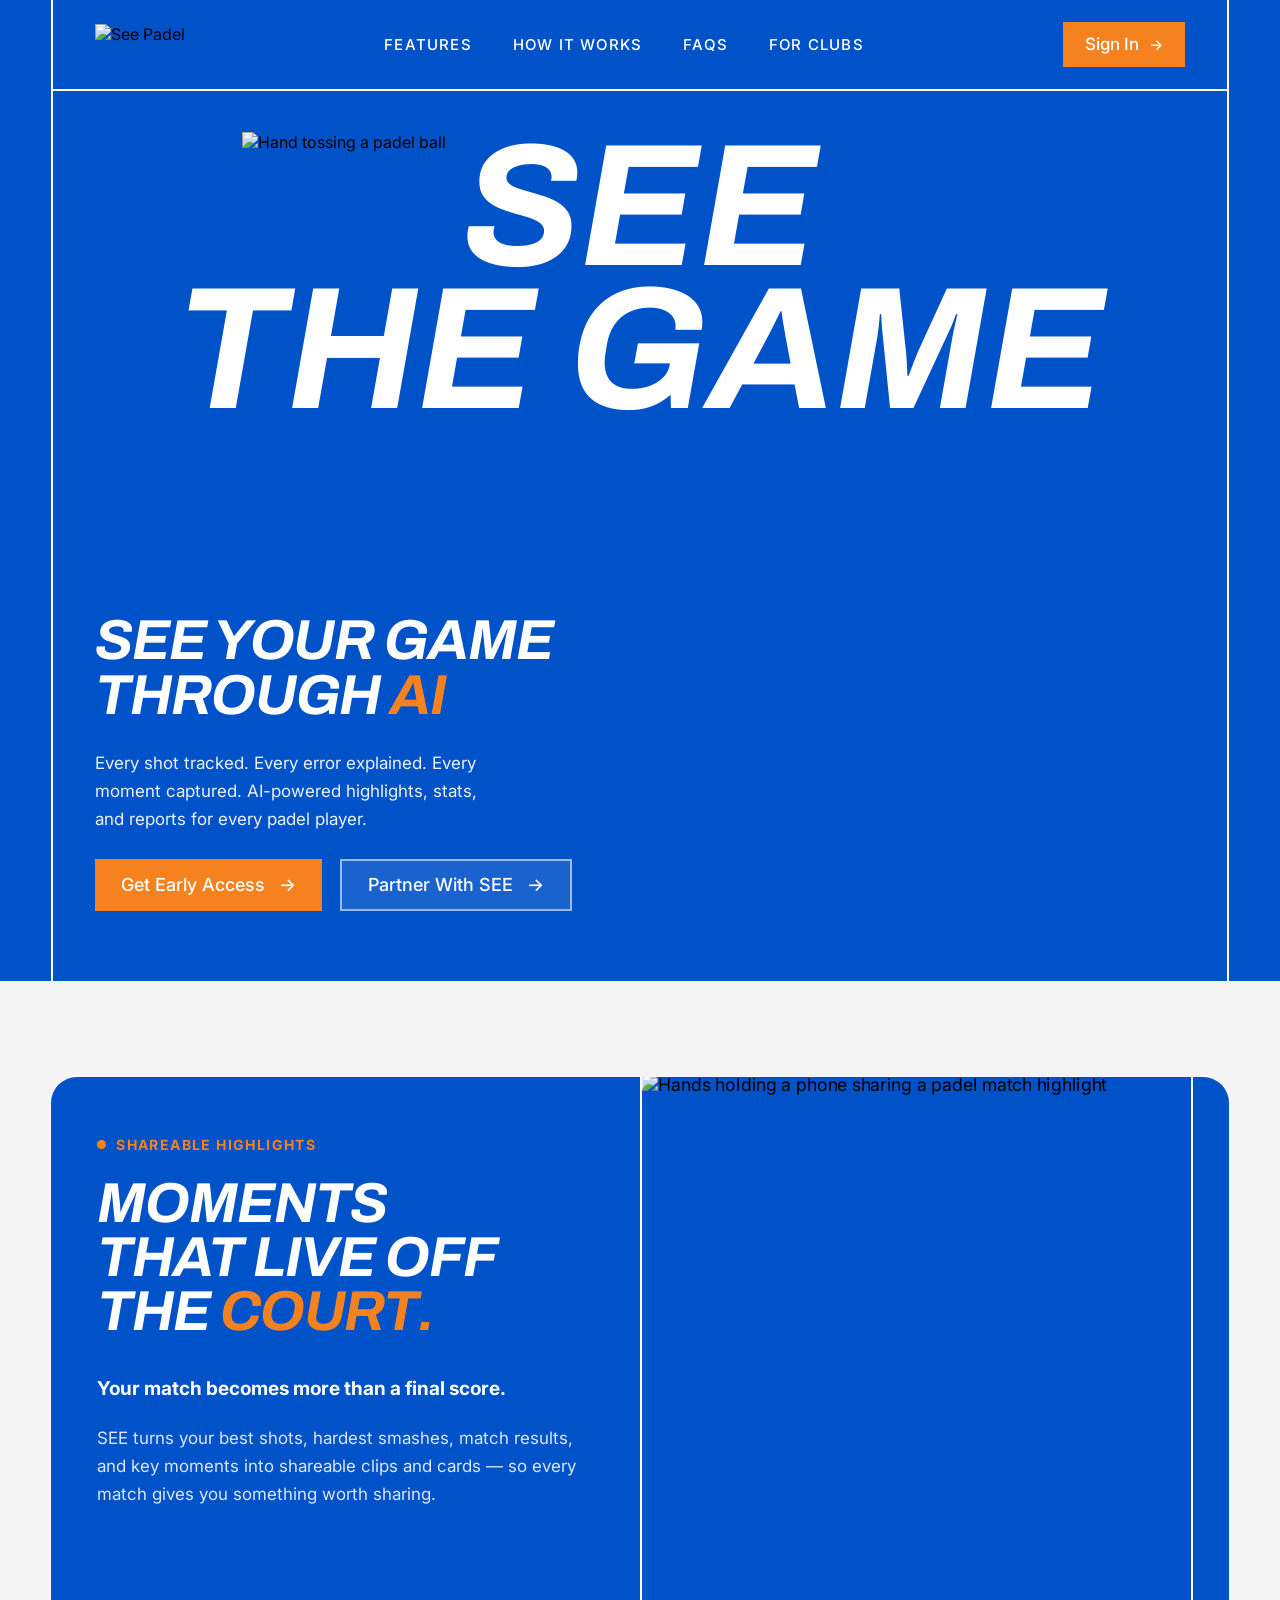
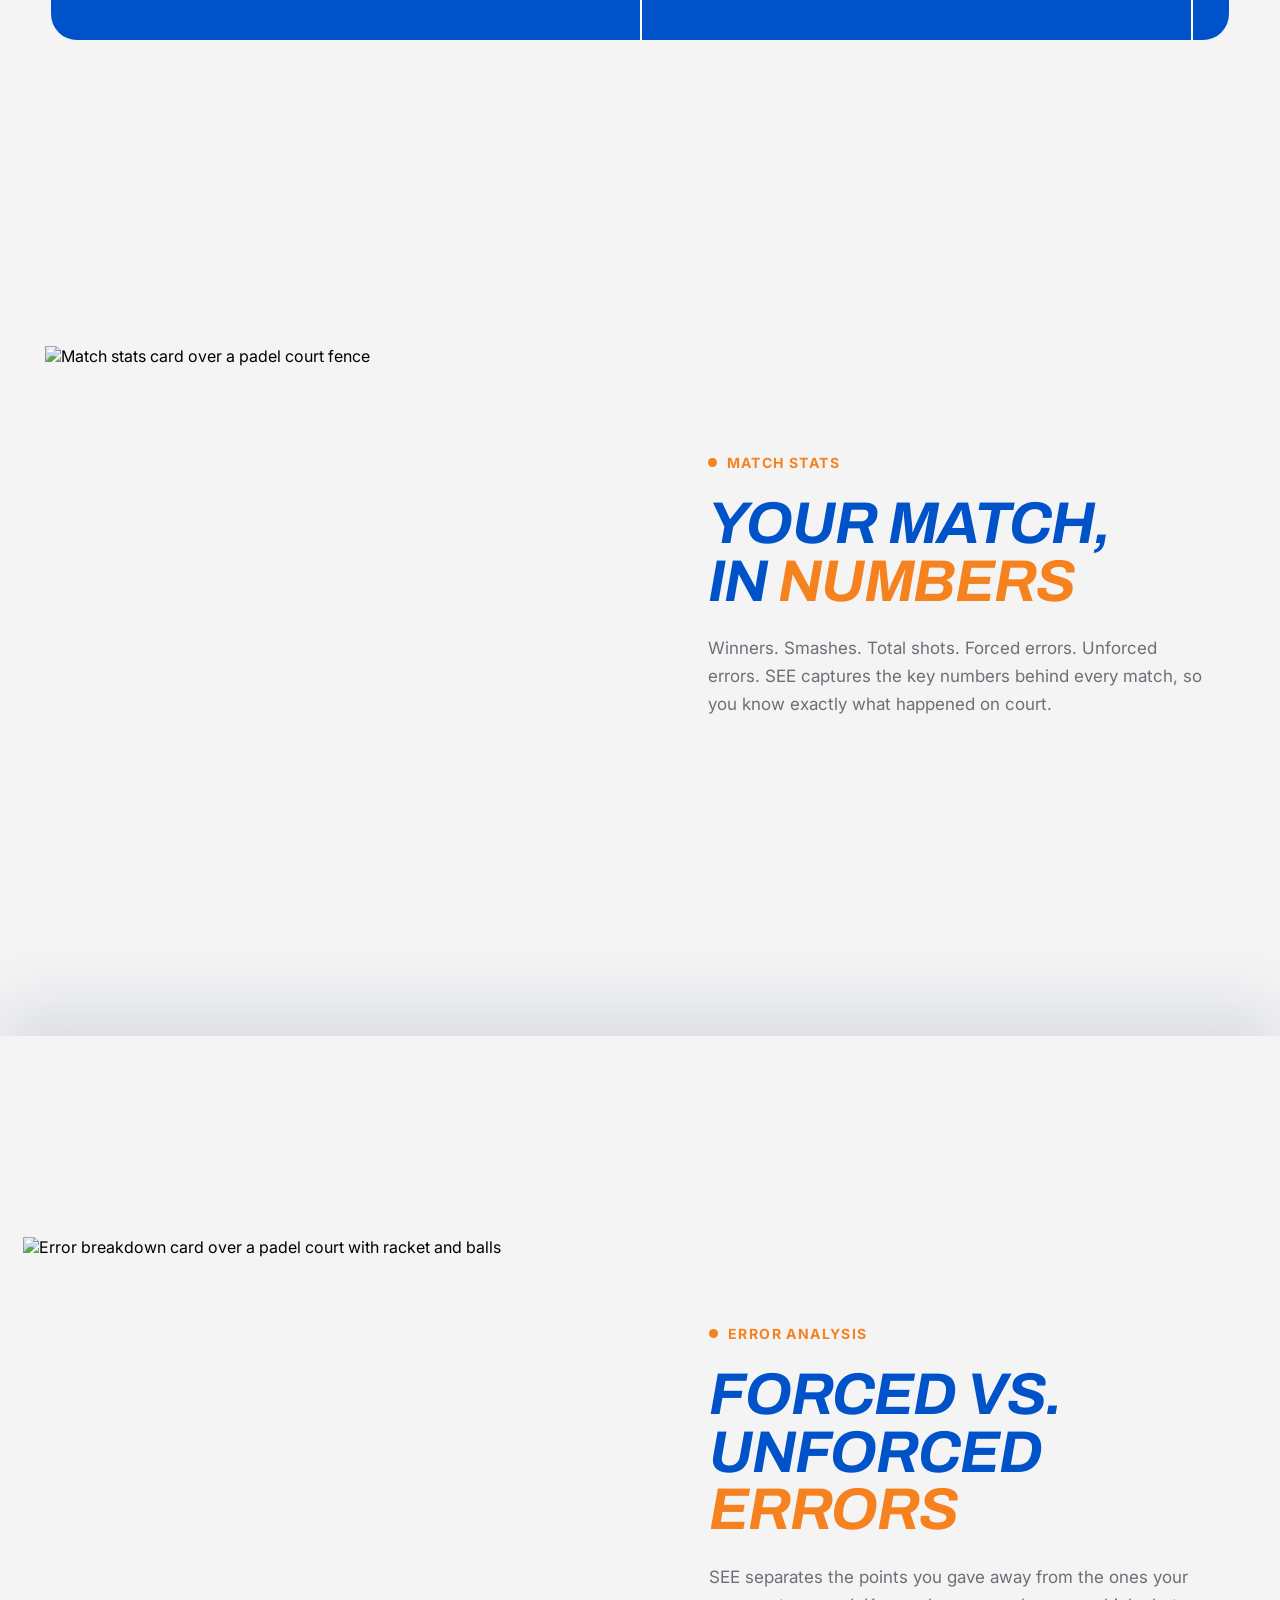
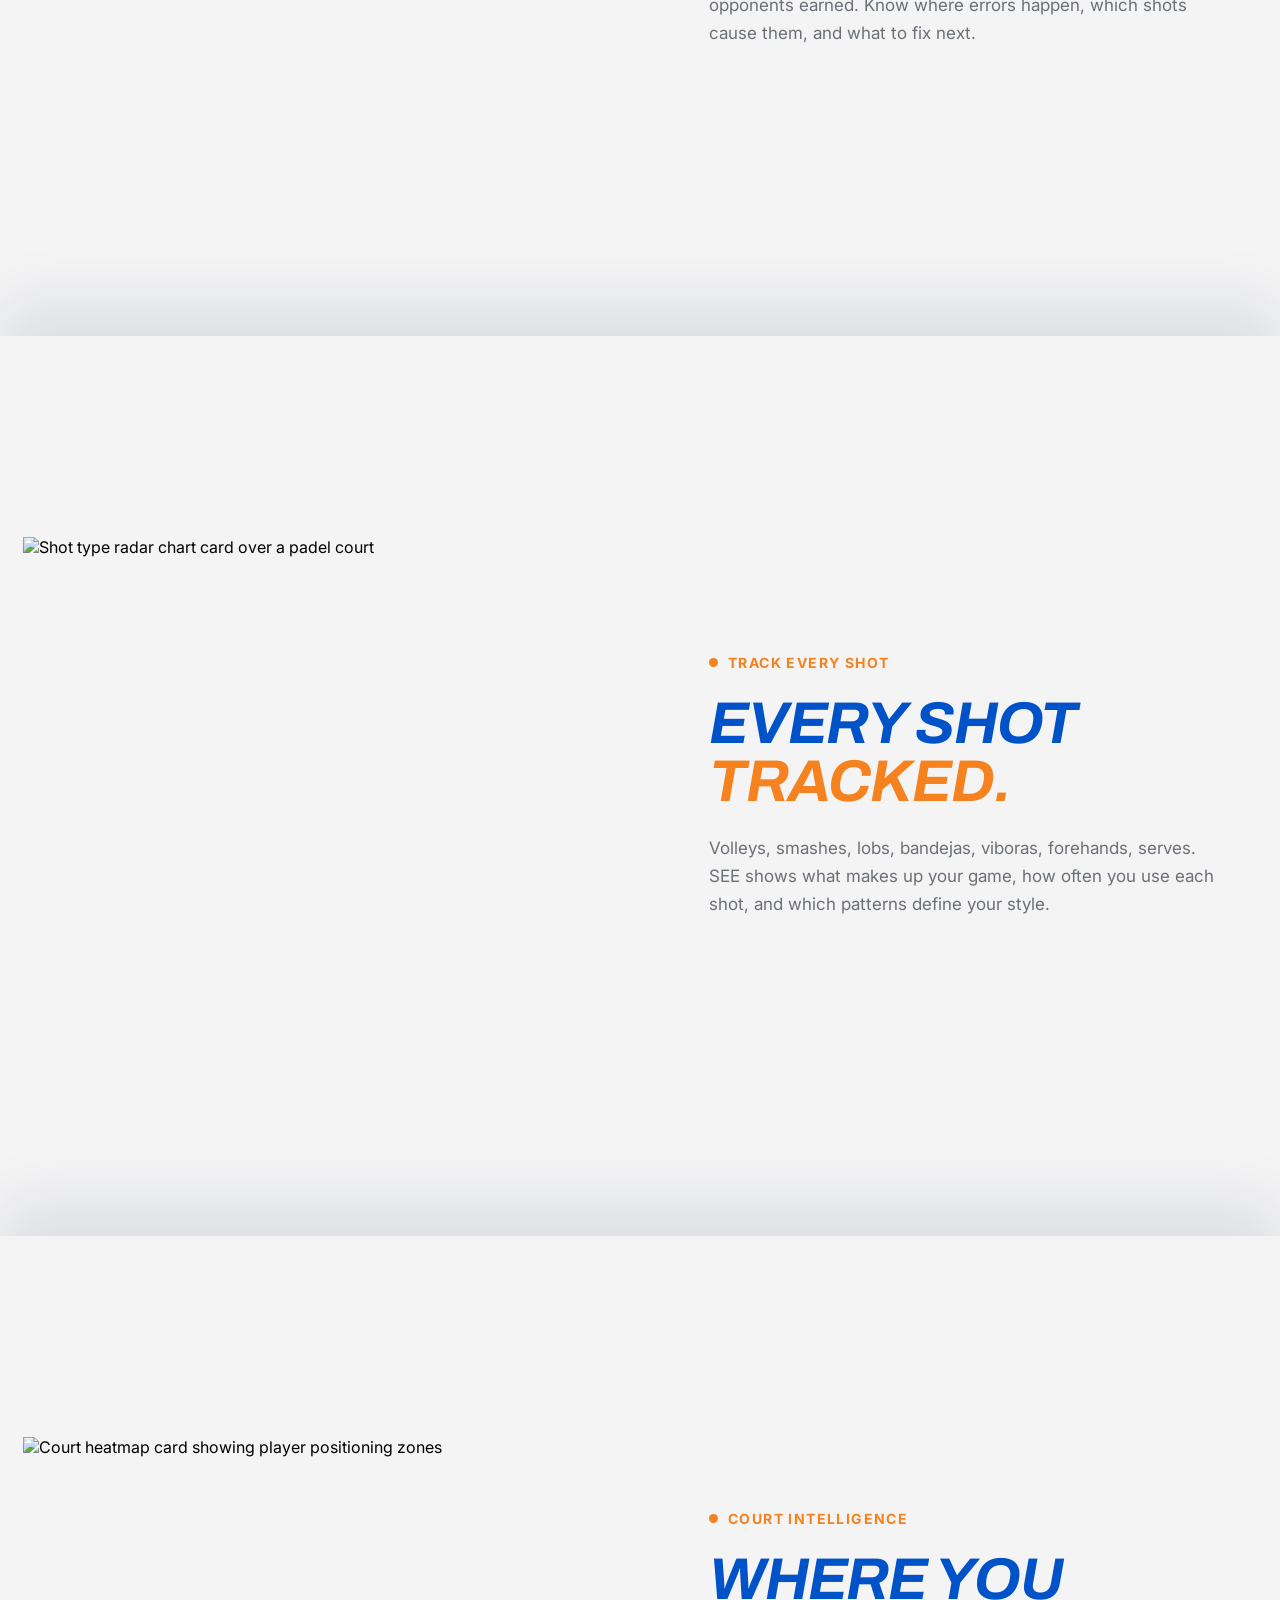
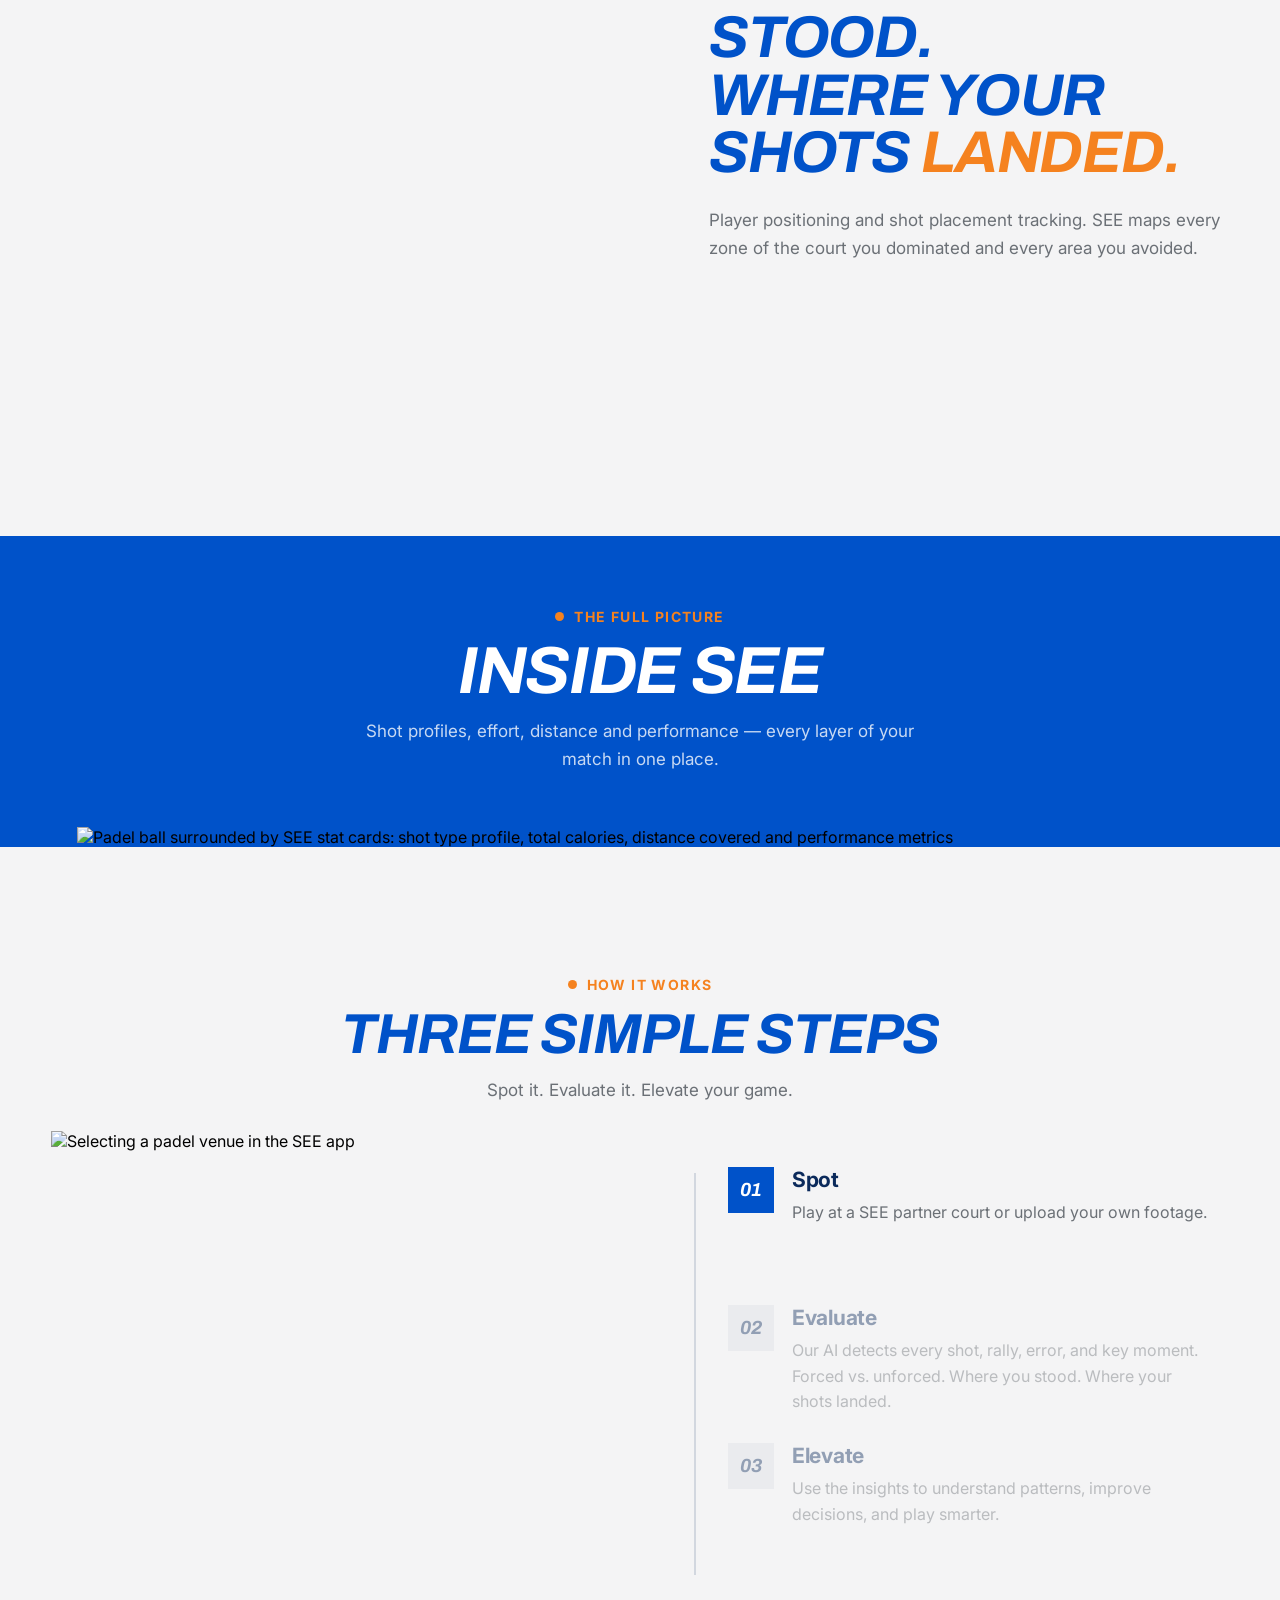
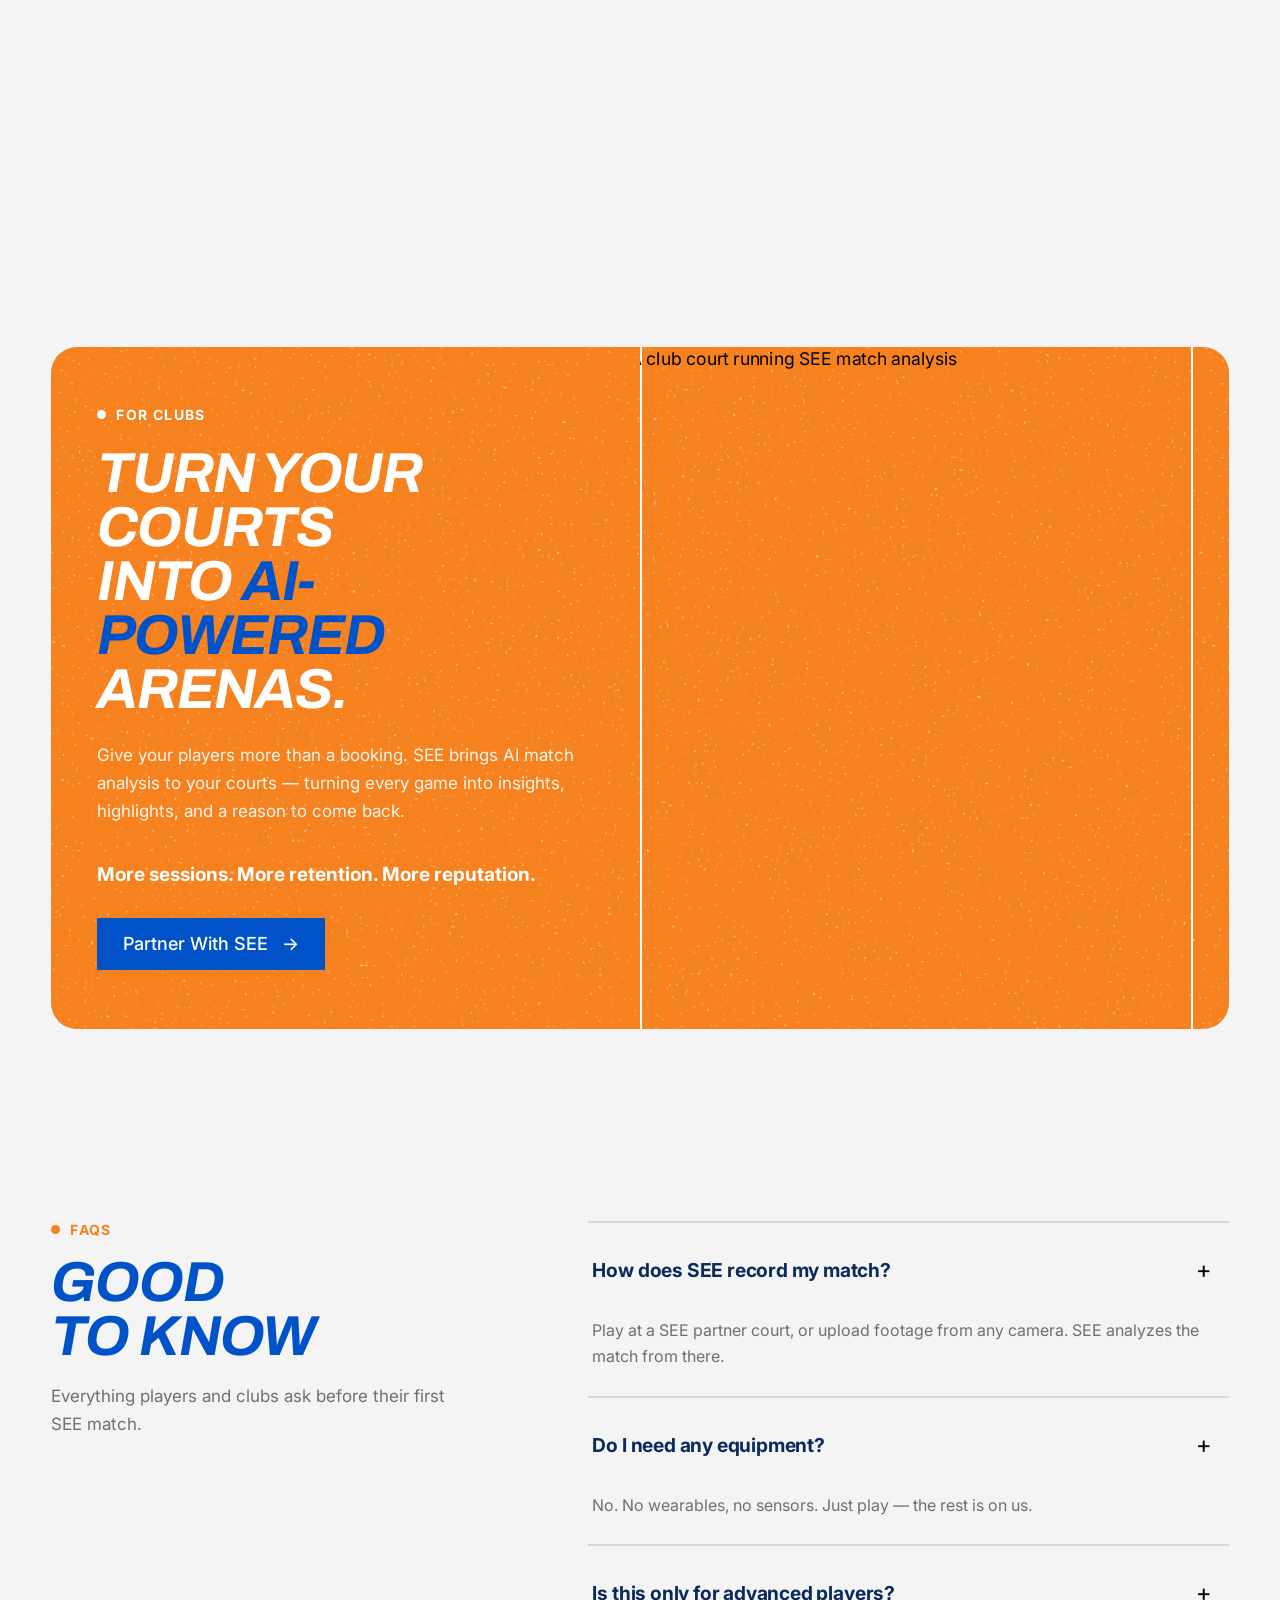
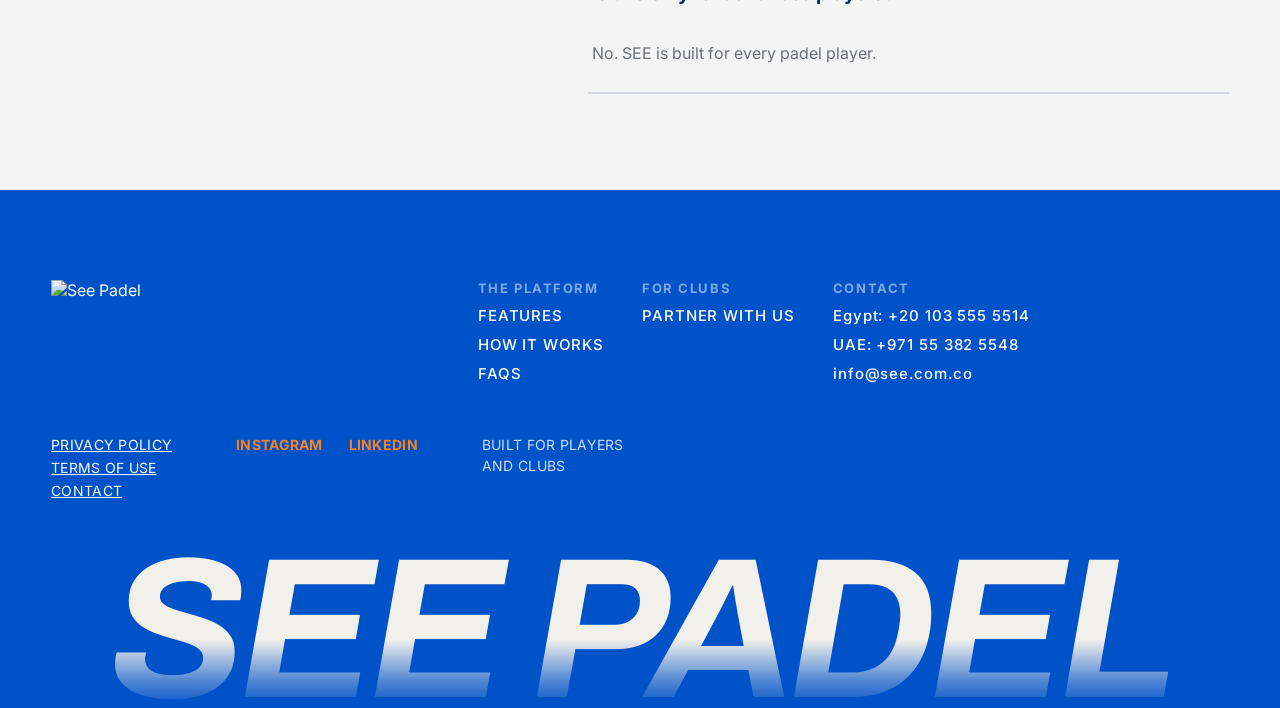
==== index.html @ cebe3207 "Add real images to mobile feature cards Replaced the 4 placeholder boxes with the uploaded images (a" ====
<!DOCTYPE html>
<html lang="en">
<head>
<meta charset="utf-8">
<meta name="viewport" content="width=device-width, initial-scale=1">
<title>See Padel — See your game through AI</title>
<meta name="description" content="Every shot tracked. Every error explained. Every moment captured. AI-powered highlights, stats, and reports for every padel player.">
<link rel="icon" href="./assets/logo-mark.png">
<link rel="preconnect" href="https://fonts.googleapis.com">
<link rel="preconnect" href="https://fonts.gstatic.com" crossorigin>
<link href="https://fonts.googleapis.com/css2?family=Archivo:ital,wght@0,400..900;1,400..900&family=Inter:wght@400;500;600;700&display=swap" rel="stylesheet">
<link rel="stylesheet" href="./styles.css?v=57702d4">
</head>
<body>

<!-- Floating menu button (appears on scroll) -->
<button data-r="fab" type="button" aria-label="Menu" style="position:fixed;top:clamp(16px,2vw,26px);right:clamp(16px,3vw,34px);z-index:70;display:flex;flex-direction:column;justify-content:center;gap:5px;width:52px;height:52px;padding:0 13px;background:rgba(255,255,255,0.10);-webkit-backdrop-filter:blur(16px) saturate(150%);backdrop-filter:blur(16px) saturate(150%);border:2px solid currentColor;color:#fff;cursor:pointer;transform:translateY(calc(-100% - clamp(16px,2vw,26px) - 14px));pointer-events:none;transition:transform 460ms cubic-bezier(0.22,1,0.36,1), border-radius 380ms cubic-bezier(0.22,1,0.36,1), color 260ms ease">
  <span style="display:block;height:2px;background:currentColor"></span>
  <span style="display:block;height:2px;background:currentColor"></span>
  <span style="display:block;height:2px;background:currentColor"></span>
</button>

<div data-r="fabmenu" data-open="false" style="position:fixed;inset:0;z-index:69;display:flex;flex-direction:column;align-items:center;justify-content:center;gap:clamp(18px,3vh,34px);background:rgba(0,82,201,0.86);-webkit-backdrop-filter:blur(22px) saturate(150%);backdrop-filter:blur(22px) saturate(150%);font-family:'Obviously','Archivo',sans-serif;font-style:italic;font-weight:700;text-transform:uppercase;opacity:0;visibility:hidden;pointer-events:none;transition:opacity 320ms ease, visibility 0s linear 320ms">
  <a href="#features" data-fab-close style="font-size:clamp(30px,6vw,64px);color:#fff;line-height:1">Features</a>
  <a href="#how" data-fab-close style="font-size:clamp(30px,6vw,64px);color:#fff;line-height:1">How it works</a>
  <a href="#faqs" data-fab-close style="font-size:clamp(30px,6vw,64px);color:#fff;line-height:1">FAQs</a>
  <a href="#clubs" data-fab-close style="font-size:clamp(30px,6vw,64px);color:#fff;line-height:1">For clubs</a>
  <a href="https://tally.so/r/2Ek5Xe" target="_blank" rel="noopener" data-fab-close style="margin-top:12px;font-family:'Inter',system-ui,sans-serif;font-style:normal;font-weight:500;font-size:17px;letter-spacing:0.06em;background:#F5821F;color:#fff;padding:15px 26px;line-height:1">Sign In</a>
</div>

<!-- ============================ HERO ============================ -->
<section id="top" data-r="hero" style="position:sticky;top:0;z-index:0;background-color:#0052C9;padding:0 clamp(20px,4vw,72px);overflow:hidden;font-family:'Inter',system-ui,sans-serif">
  <div data-r="frame" style="animation:heroFrame 700ms ease both;position:relative;width:100%;margin:0 auto;border-left:2px solid #fff;border-right:2px solid #fff;display:flex;flex-direction:column">

    <header data-r="header" style="animation:heroDown 900ms cubic-bezier(0.22,1,0.36,1) 120ms both;display:flex;align-items:center;justify-content:space-between;gap:32px;padding:22px 42px;border-bottom:2px solid #fff">
      <div style="display:flex;align-items:center;gap:10px">
        <img data-r="logo" src="./assets/logo-mark.png" alt="See Padel" style="height:42px;width:auto;display:block">
      </div>
      <nav data-r="nav" data-open="false" style="display:flex;align-items:center;gap:clamp(22px,3.2vw,56px);font-size:15px;font-weight:500;letter-spacing:0.08em;text-transform:uppercase;color:#fff;white-space:nowrap">
        <a href="#features" data-nav-close>Features</a>
        <a href="#how" data-nav-close>How it works</a>
        <a href="#faqs" data-nav-close>FAQs</a>
        <a href="#clubs" data-nav-close>For clubs</a>
      </nav>
      <div style="display:flex;align-items:center;gap:12px">
        <a data-r="signin" href="https://tally.so/r/2Ek5Xe" target="_blank" rel="noopener" style="display:inline-flex;align-items:center;gap:10px;background:#F5821F;color:#fff;padding:14px 22px;font-size:17px;font-weight:500;line-height:1;white-space:nowrap">Sign In <span style="font-size:15px">&rarr;</span></a>
        <button data-r="burger" type="button" aria-label="Menu" style="display:none;flex-direction:column;justify-content:center;gap:5px;width:46px;height:46px;padding:0 11px;background:transparent;border:2px solid #fff;cursor:pointer">
          <span style="display:block;height:2px;background:#fff"></span>
          <span style="display:block;height:2px;background:#fff"></span>
          <span style="display:block;height:2px;background:#fff"></span>
        </button>
      </div>
    </header>

    <div data-r="body" style="position:relative;min-height:890px;display:flex;flex-direction:column;justify-content:space-between;gap:clamp(40px,7vh,110px);padding:clamp(24px,5vh,64px) 42px 70px">

      <div data-r="head" style="position:relative;z-index:1;display:flex;flex-direction:column;align-items:center;font-family:'Obviously','Archivo',sans-serif;font-style:italic;font-weight:700;text-transform:uppercase;color:#fff;letter-spacing:-0.03em;line-height:0.82;pointer-events:none">
        <div data-r="line" style="animation:heroLeft 1100ms cubic-bezier(0.22,1,0.36,1) 300ms both;font-size:min(13.6vw,25vh,240px)">See</div>
        <div data-r="line" style="animation:heroRight 1100ms cubic-bezier(0.22,1,0.36,1) 420ms both;font-size:min(13.6vw,25vh,240px);white-space:nowrap">The Game</div>
      </div>

      <img data-r="hand" src="./assets/hero.webp" alt="Hand tossing a padel ball" style="animation:heroHand 1300ms cubic-bezier(0.22,1,0.36,1) 480ms both;position:absolute;left:50%;transform:translateX(-50%);top:auto;bottom:0;width:796px;height:849px;max-height:100%;object-fit:contain;object-position:bottom center;z-index:2;pointer-events:none">

      <div data-r="copy" style="animation:heroUp 1000ms cubic-bezier(0.22,1,0.36,1) 700ms both;position:relative;z-index:3;max-width:640px;display:flex;flex-direction:column;gap:26px">
        <h1 style="margin:0;font-family:'Obviously','Archivo',sans-serif;font-style:italic;font-weight:700;font-size:clamp(34px,4.4vw,62px);line-height:0.98;letter-spacing:-0.02em;text-transform:uppercase;color:#fff">See your game<br>through <span style="color:#F5821F">AI</span></h1>
        <p data-r="para" style="margin:0;max-width:390px;font-size:17px;line-height:1.65;color:rgba(255,255,255,0.92);text-wrap:pretty">Every shot tracked. Every error explained. Every moment captured. AI-powered highlights, stats, and reports for every padel player.</p>
        <div data-r="cta" style="display:flex;flex-wrap:wrap;gap:18px">
          <a class="is-primary" href="https://tally.so/r/2Ek5Xe" target="_blank" rel="noopener" style="display:inline-flex;align-items:center;gap:14px;background:#F5821F;color:#fff;padding:17px 26px;font-size:18px;font-weight:500;line-height:1">Get Early Access <span>&rarr;</span></a>
          <a class="is-ghost" href="mailto:info@see.com.co?subject=Partner%20with%20SEE" style="display:inline-flex;align-items:center;gap:14px;background:rgba(255,255,255,0.10);-webkit-backdrop-filter:blur(14px) saturate(140%);backdrop-filter:blur(14px) saturate(140%);color:#fff;border:2px solid rgba(255,255,255,0.55);padding:15px 26px;font-size:18px;font-weight:500;line-height:1">Partner With SEE <span>&rarr;</span></a>
        </div>
      </div>
    </div>
  </div>
</section>

<!-- ==================== SHAREABLE HIGHLIGHTS ==================== -->
<section style="position:relative;z-index:1;background:#F4F4F5;padding:96px clamp(20px,4vw,72px);font-family:'Inter',system-ui,sans-serif">
  <div data-r="hl" style="position:relative;width:100%;margin:0 auto;display:grid;grid-template-columns:1fr 1fr;align-items:stretch;border-radius:26px;overflow:hidden;background-color:#0052C9;background-image:url('./assets/bg-noise.png');background-size:1150px auto;background-repeat:repeat;background-position:top center">

    <div style="display:flex;flex-direction:column;gap:24px;padding:clamp(40px,4.6vw,86px) clamp(28px,3.6vw,72px)">
      <div style="display:flex;align-items:center;gap:10px;color:#F5821F;font-size:14px;font-weight:700;letter-spacing:0.1em;text-transform:uppercase">
        <span style="width:9px;height:9px;border-radius:50%;background:#F5821F"></span>Shareable Highlights
      </div>
      <h2 data-r="hl-h2" style="margin:0;font-family:'Obviously','Archivo',sans-serif;font-style:italic;font-weight:700;font-size:clamp(40px,4.4vw,66px);line-height:0.96;letter-spacing:-0.02em;text-transform:uppercase;color:#fff">Moments<br>that live off<br>the <span style="color:#F5821F">court.</span></h2>
      <p style="margin:14px 0 0;font-size:19px;font-weight:700;color:#fff">Your match becomes more than a final score.</p>
      <p style="margin:0;max-width:520px;font-size:17px;line-height:1.65;color:rgba(255,255,255,0.86);text-wrap:pretty">SEE turns your best shots, hardest smashes, match results, and key moments into shareable clips and cards &mdash; so every match gives you something worth sharing.</p>
    </div>

    <div data-r="hl-card" style="position:relative;min-height:clamp(420px,44vw,700px);overflow:hidden">
      <div data-r="hl-divider" style="position:absolute;top:0;bottom:0;left:0;width:2px;background:#fff;z-index:3"></div>
      <div data-r="hl-courtline" style="position:absolute;top:0;bottom:0;right:6%;width:2px;background:#fff;z-index:1"></div>
      <img id="seepadel-hl-mockup" data-r="hl-mockup-slot" src="./assets/share-mockup.webp" loading="lazy" decoding="async" alt="Hands holding a phone sharing a padel match highlight" style="position:absolute;inset:1px 0 0 30px;width:100%;height:100%;object-fit:cover;object-position:center top;z-index:2;transform:translateY(23.4px) scale(1.1);will-change:transform">
    </div>
  </div>
</section>

<!-- ======================== FEATURES ========================= -->
<div id="features" data-r="stack" style="position:relative;z-index:1;background:#F4F4F5;overflow:visible">

  <section data-r="feat" style="position:sticky;top:0;min-height:100vh;display:grid;grid-template-columns:1.15fr minmax(320px,1fr);align-items:center;gap:60px;background:#F4F4F5;padding:96px 72px;font-family:'Inter',system-ui,sans-serif">
    <div data-r="feat-card" data-r-keep-aspect="true" style="position:relative;width:100%;aspect-ratio:1.309 / 1;overflow:visible">
      <img src="./assets/feat-match-stats-sm.webp" loading="lazy" decoding="async" alt="Match stats card over a padel court fence" style="position:absolute;top:-4.60%;left:-4.69%;display:block;width:109.39%;height:112.28%;object-fit:fill">
    </div>
    <div style="display:flex;flex-direction:column;gap:24px;max-width:620px">
      <div style="display:flex;align-items:center;gap:10px;color:#F5821F;font-size:14px;font-weight:700;letter-spacing:0.1em;text-transform:uppercase">
        <span style="width:9px;height:9px;border-radius:50%;background:#F5821F"></span>Match Stats
      </div>
      <h2 data-r="feat-h2" style="margin:0;font-family:'Obviously','Archivo',sans-serif;font-style:italic;font-weight:700;font-size:clamp(40px,4.6vw,68px);line-height:0.98;letter-spacing:-0.02em;text-transform:uppercase;color:#0052C9">Your match,<br>in <span style="color:#F5821F">numbers</span></h2>
      <p style="margin:0;max-width:540px;font-size:17px;line-height:1.65;color:#6B7076;text-wrap:pretty">Winners. Smashes. Total shots. Forced errors. Unforced errors. SEE captures the key numbers behind every match, so you know exactly what happened on court.</p>
    </div>
  </section>

  <section data-r="feat" style="position:sticky;top:0;min-height:100vh;display:grid;grid-template-columns:1.15fr minmax(320px,1fr);align-items:center;gap:60px;background:#F4F4F5;padding:96px clamp(20px,4vw,72px);box-shadow:0 -30px 60px rgba(10,30,70,0.10);font-family:'Inter',system-ui,sans-serif">
    <div data-r="feat-card" data-r-keep-aspect="true" style="position:relative;width:100%;aspect-ratio:1.309 / 1;overflow:visible">
      <img src="./assets/feat-error-analysis-sm.webp" loading="lazy" decoding="async" alt="Error breakdown card over a padel court with racket and balls" style="position:absolute;top:-4.60%;left:-4.69%;display:block;width:109.39%;height:112.28%;object-fit:fill">
    </div>
    <div style="display:flex;flex-direction:column;gap:24px;max-width:620px">
      <div style="display:flex;align-items:center;gap:10px;color:#F5821F;font-size:14px;font-weight:700;letter-spacing:0.1em;text-transform:uppercase">
        <span style="width:9px;height:9px;border-radius:50%;background:#F5821F"></span>Error Analysis
      </div>
      <h2 data-r="feat-h2" style="margin:0;font-family:'Obviously','Archivo',sans-serif;font-style:italic;font-weight:700;font-size:clamp(40px,4.6vw,68px);line-height:0.98;letter-spacing:-0.02em;text-transform:uppercase;color:#0052C9">Forced vs.<br>unforced <span style="color:#F5821F">errors</span></h2>
      <p style="margin:0;max-width:540px;font-size:17px;line-height:1.65;color:#6B7076;text-wrap:pretty">SEE separates the points you gave away from the ones your opponents earned. Know where errors happen, which shots cause them, and what to fix next.</p>
    </div>
  </section>

  <section data-r="feat" style="position:sticky;top:0;min-height:100vh;display:grid;grid-template-columns:1.15fr minmax(320px,1fr);align-items:center;gap:60px;background:#F4F4F5;padding:96px clamp(20px,4vw,72px);box-shadow:0 -30px 60px rgba(10,30,70,0.10);font-family:'Inter',system-ui,sans-serif">
    <div data-r="feat-card" data-r-keep-aspect="true" style="position:relative;width:100%;aspect-ratio:1.309 / 1;overflow:visible">
      <img src="./assets/feat-shot-type-sm.webp" loading="lazy" decoding="async" alt="Shot type radar chart card over a padel court" style="position:absolute;top:-4.60%;left:-4.69%;display:block;width:109.39%;height:112.28%;object-fit:fill">
    </div>
    <div style="display:flex;flex-direction:column;gap:24px;max-width:620px">
      <div style="display:flex;align-items:center;gap:10px;color:#F5821F;font-size:14px;font-weight:700;letter-spacing:0.1em;text-transform:uppercase">
        <span style="width:9px;height:9px;border-radius:50%;background:#F5821F"></span>Track every shot
      </div>
      <h2 data-r="feat-h2" style="margin:0;font-family:'Obviously','Archivo',sans-serif;font-style:italic;font-weight:700;font-size:clamp(40px,4.6vw,68px);line-height:0.98;letter-spacing:-0.02em;text-transform:uppercase;color:#0052C9">Every shot<br><span style="color:#F5821F">tracked.</span></h2>
      <p style="margin:0;max-width:540px;font-size:17px;line-height:1.65;color:#6B7076;text-wrap:pretty">Volleys, smashes, lobs, bandejas, viboras, forehands, serves. SEE shows what makes up your game, how often you use each shot, and which patterns define your style.</p>
    </div>
  </section>

  <section data-r="feat" style="position:sticky;top:0;min-height:100vh;display:grid;grid-template-columns:1.15fr minmax(320px,1fr);align-items:center;gap:60px;background:#F4F4F5;padding:96px clamp(20px,4vw,72px);box-shadow:0 -30px 60px rgba(10,30,70,0.10);font-family:'Inter',system-ui,sans-serif">
    <div data-r="feat-card" data-r-keep-aspect="true" style="position:relative;width:100%;aspect-ratio:1.309 / 1;overflow:visible">
      <img src="./assets/feat-heatmap-sm.webp" loading="lazy" decoding="async" alt="Court heatmap card showing player positioning zones" style="position:absolute;top:-4.60%;left:-4.69%;display:block;width:109.39%;height:112.28%;object-fit:fill">
    </div>
    <div style="display:flex;flex-direction:column;gap:24px;max-width:620px">
      <div style="display:flex;align-items:center;gap:10px;color:#F5821F;font-size:14px;font-weight:700;letter-spacing:0.1em;text-transform:uppercase">
        <span style="width:9px;height:9px;border-radius:50%;background:#F5821F"></span>Court Intelligence
      </div>
      <h2 data-r="feat-h2" style="margin:0;font-family:'Obviously','Archivo',sans-serif;font-style:italic;font-weight:700;font-size:clamp(40px,4.6vw,68px);line-height:0.98;letter-spacing:-0.02em;text-transform:uppercase;color:#0052C9">Where you stood.<br>Where your shots <span style="color:#F5821F">landed.</span></h2>
      <p style="margin:0;max-width:540px;font-size:17px;line-height:1.65;color:#6B7076;text-wrap:pretty">Player positioning and shot placement tracking. SEE maps every zone of the court you dominated and every area you avoided.</p>
    </div>
  </section>

  <script>if (window.matchMedia('(max-width:767px)').matches) { document.querySelectorAll('[data-r="feat"]').forEach(function (el) { el.remove(); }); }</script>

  <!-- ==================== MOBILE FEATURES (standalone) ==================== -->
  <div class="mfeat-list">
    <div class="mfeat-card">
      <div class="mfeat-media"><img class="mfeat-img" src="./assets/mfeat1.webp" loading="lazy" decoding="async" alt="Match stats card over a padel court fence"></div>
      <div class="mfeat-body">
        <div class="mfeat-eyebrow"><span class="mfeat-dot"></span>Match Stats</div>
        <h3 class="mfeat-h">Your match, in <span class="mfeat-accent">numbers</span></h3>
        <p class="mfeat-p">Winners. Smashes. Total shots. Forced errors. Unforced errors. SEE captures the key numbers behind every match, so you know exactly what happened on court.</p>
      </div>
    </div>
    <div class="mfeat-card">
      <div class="mfeat-media"><img class="mfeat-img" src="./assets/mfeat2.webp" loading="lazy" decoding="async" alt="Error breakdown card over a padel court with racket and balls"></div>
      <div class="mfeat-body">
        <div class="mfeat-eyebrow"><span class="mfeat-dot"></span>Error Analysis</div>
        <h3 class="mfeat-h">Forced vs. unforced <span class="mfeat-accent">errors</span></h3>
        <p class="mfeat-p">SEE separates the points you gave away from the ones your opponents earned. Know where errors happen, which shots cause them, and what to fix next.</p>
      </div>
    </div>
    <div class="mfeat-card">
      <div class="mfeat-media"><img class="mfeat-img" src="./assets/mfeat3.webp" loading="lazy" decoding="async" alt="Shot type radar chart card over a padel court"></div>
      <div class="mfeat-body">
        <div class="mfeat-eyebrow"><span class="mfeat-dot"></span>Track every shot</div>
        <h3 class="mfeat-h">Every shot <span class="mfeat-accent">tracked.</span></h3>
        <p class="mfeat-p">Volleys, smashes, lobs, bandejas, viboras, forehands, serves. SEE shows what makes up your game, how often you use each shot, and which patterns define your style.</p>
      </div>
    </div>
    <div class="mfeat-card">
      <div class="mfeat-media"><img class="mfeat-img" src="./assets/mfeat4.webp" loading="lazy" decoding="async" alt="Court heatmap card showing player positioning zones"></div>
      <div class="mfeat-body">
        <div class="mfeat-eyebrow"><span class="mfeat-dot"></span>Court Intelligence</div>
        <h3 class="mfeat-h">Where you stood. Where your shots <span class="mfeat-accent">landed.</span></h3>
        <p class="mfeat-p">Player positioning and shot placement tracking. SEE maps every zone of the court you dominated and every area you avoided.</p>
      </div>
    </div>
  </div>

  <section data-r="inside" style="position:relative;overflow:hidden;background-color:#0052C9;background-image:url('./assets/bg-noise.png');background-size:1150px auto;background-repeat:repeat;background-position:top center;padding:clamp(64px,8vh,110px) 0 0;font-family:'Inter',system-ui,sans-serif">
    <div style="display:flex;flex-direction:column;align-items:center;gap:14px;text-align:center;padding:0 clamp(20px,4vw,72px)">
      <div style="display:flex;align-items:center;gap:10px;color:#F5821F;font-size:14px;font-weight:700;letter-spacing:0.1em;text-transform:uppercase">
        <span style="width:9px;height:9px;border-radius:50%;background:#F5821F"></span>The full picture
      </div>
      <h2 data-r="inside-h2" style="margin:0;font-family:'Obviously','Archivo',sans-serif;font-style:italic;font-weight:700;font-size:clamp(38px,5.2vw,76px);line-height:0.98;letter-spacing:-0.02em;text-transform:uppercase;color:#FFFFFF">Inside SEE</h2>
      <p style="margin:0;max-width:560px;font-size:17px;line-height:1.6;color:rgba(255,255,255,0.78);text-wrap:pretty">Shot profiles, effort, distance and performance &mdash; every layer of your match in one place.</p>
    </div>
    <img data-r="inside-img" src="./assets/inside-see-sm.webp" loading="lazy" decoding="async" alt="Padel ball surrounded by SEE stat cards: shot type profile, total calories, distance covered and performance metrics" style="display:block;width:88%;max-width:1500px;height:auto;margin:clamp(40px,6vh,84px) auto 0">
    <img data-r="inside-img-m" src="./assets/inside-see-mobile.webp" loading="lazy" decoding="async" alt="Padel ball surrounded by SEE stat cards on mobile" style="display:none">
  </section>
</div>

<!-- ======================= HOW IT WORKS ======================= -->
<section id="how" data-r="steps-wrap" style="position:relative;height:300vh;background:#F4F4F5;font-family:'Inter',system-ui,sans-serif">
  <div data-r="steps" style="position:sticky;top:0;height:100svh;display:flex;flex-direction:column;justify-content:center;gap:clamp(20px,3vh,40px);padding:clamp(28px,4.5vh,64px) clamp(20px,4vw,72px);overflow:hidden">

    <div style="display:flex;flex-direction:column;align-items:center;gap:14px;text-align:center">
      <div style="display:flex;align-items:center;gap:10px;color:#F5821F;font-size:14px;font-weight:700;letter-spacing:0.1em;text-transform:uppercase">
        <span style="width:9px;height:9px;border-radius:50%;background:#F5821F"></span>How it works
      </div>
      <h2 data-r="steps-h2" style="margin:0;font-family:'Obviously','Archivo',sans-serif;font-style:italic;font-weight:700;font-size:clamp(38px,4.4vw,64px);line-height:0.98;letter-spacing:-0.02em;text-transform:uppercase;color:#0052C9">Three simple steps</h2>
      <p style="margin:0;max-width:560px;font-size:17px;line-height:1.6;color:#6B7076;text-wrap:pretty">Spot it. Evaluate it. Elevate your game.</p>
    </div>

    <div data-r="steps-grid" style="display:grid;grid-template-columns:1.05fr minmax(320px,0.95fr);align-items:center;gap:clamp(28px,4vw,72px);width:100%;min-height:0">

      <div data-r="steps-media" style="position:relative;width:100%;height:min(64svh,calc(100vw * 0.38))">
        <img src="./assets/step1-sm.webp" loading="lazy" decoding="async" alt="Selecting a padel venue in the SEE app" data-r="step-img" data-step="0" style="position:absolute;inset:0;width:100%;height:100%;object-fit:contain;transition:opacity 480ms ease">
        <img src="./assets/step2-sm.webp" loading="lazy" decoding="async" alt="Live match stats and shot map in the SEE app" data-r="step-img" data-step="1" style="position:absolute;inset:0;width:100%;height:100%;object-fit:contain;opacity:0;transition:opacity 480ms ease">
        <img src="./assets/step3-sm.webp" loading="lazy" decoding="async" alt="Player dashboard with wins, shot totals and error breakdown in the SEE app" data-r="step-img" data-step="2" style="position:absolute;inset:0;width:100%;height:100%;object-fit:contain;opacity:0;transition:opacity 480ms ease">
      </div>

      <div data-r="steps-list" style="position:relative;display:flex;flex-direction:column;justify-content:space-between;height:clamp(360px,46vh,520px);gap:0;padding-left:34px">
        <div style="position:absolute;left:0;top:6px;bottom:6px;width:2px;background:rgba(11,42,91,0.14)"></div>
        <div data-r="steps-rail" style="position:absolute;left:0;top:6px;width:2px;height:0;background:#0052C9;transition:height 420ms ease"></div>

        <div data-r="step" data-step="0" style="flex:1 1 0;min-height:0;align-items:flex-start;display:flex;gap:18px;opacity:1;transition:opacity 380ms ease">
          <div data-r="step-num" style="flex:0 0 auto;width:46px;height:46px;display:grid;place-items:center;font-family:'Obviously','Archivo',sans-serif;font-style:italic;font-weight:700;font-size:19px;color:#fff;background:#0052C9">01</div>
          <div style="display:flex;flex-direction:column;gap:8px">
            <h3 style="margin:0;font-size:21px;font-weight:700;letter-spacing:-0.01em;color:#0B2A5B">Spot</h3>
            <p style="margin:0;max-width:440px;font-size:16px;line-height:1.6;color:#6B7076;text-wrap:pretty">Play at a SEE partner court or upload your own footage.</p>
          </div>
          <img src="./assets/step1-sm.webp" loading="lazy" decoding="async" alt="Selecting a padel venue in the SEE app" data-r="step-media" style="display:none">
        </div>

        <div data-r="step" data-step="1" style="flex:1 1 0;min-height:0;align-items:flex-start;display:flex;gap:18px;opacity:0.42;transition:opacity 380ms ease">
          <div data-r="step-num" style="flex:0 0 auto;width:46px;height:46px;display:grid;place-items:center;font-family:'Obviously','Archivo',sans-serif;font-style:italic;font-weight:700;font-size:19px;color:#0B2A5B;background:rgba(11,42,91,0.10)">02</div>
          <div style="display:flex;flex-direction:column;gap:8px">
            <h3 style="margin:0;font-size:21px;font-weight:700;letter-spacing:-0.01em;color:#0B2A5B">Evaluate</h3>
            <p style="margin:0;max-width:440px;font-size:16px;line-height:1.6;color:#6B7076;text-wrap:pretty">Our AI detects every shot, rally, error, and key moment. Forced vs. unforced. Where you stood. Where your shots landed.</p>
          </div>
          <img src="./assets/step2-sm.webp" loading="lazy" decoding="async" alt="Live match stats and shot map in the SEE app" data-r="step-media" style="display:none">
        </div>

        <div data-r="step" data-step="2" style="flex:1 1 0;min-height:0;align-items:flex-start;display:flex;gap:18px;opacity:0.42;transition:opacity 380ms ease">
          <div data-r="step-num" style="flex:0 0 auto;width:46px;height:46px;display:grid;place-items:center;font-family:'Obviously','Archivo',sans-serif;font-style:italic;font-weight:700;font-size:19px;color:#0B2A5B;background:rgba(11,42,91,0.10)">03</div>
          <div style="display:flex;flex-direction:column;gap:8px">
            <h3 style="margin:0;font-size:21px;font-weight:700;letter-spacing:-0.01em;color:#0B2A5B">Elevate</h3>
            <p style="margin:0;max-width:440px;font-size:16px;line-height:1.6;color:#6B7076;text-wrap:pretty">Use the insights to understand patterns, improve decisions, and play smarter.</p>
          </div>
          <img src="./assets/step3-sm.webp" loading="lazy" decoding="async" alt="Player dashboard with wins, shot totals and error breakdown in the SEE app" data-r="step-media" style="display:none">
        </div>
      </div>
    </div>
  </div>
</section>

<!-- ========================= FOR CLUBS ========================= -->
<section id="clubs" style="background:#F4F4F5;padding:0 clamp(20px,4vw,72px) 96px;font-family:'Inter',system-ui,sans-serif">
  <div data-r="cta-panel" class="clubs-panel" style="position:relative;width:100%;margin:0 auto;display:grid;grid-template-columns:1fr 1fr;align-items:stretch;border-radius:26px;overflow:hidden;background-image:url('./assets/bg-noise-white.png');background-size:1150px auto;background-repeat:repeat;background-position:top center">

    <div style="display:flex;flex-direction:column;gap:24px;padding:clamp(40px,4.6vw,86px) clamp(28px,3.6vw,72px)">
      <div style="display:flex;align-items:center;gap:10px;color:#fff;font-size:14px;font-weight:700;letter-spacing:0.1em;text-transform:uppercase">
        <span style="width:9px;height:9px;border-radius:50%;background:#fff"></span>For clubs
      </div>
      <h2 data-r="cta-h2" style="margin:0;font-family:'Obviously','Archivo',sans-serif;font-style:italic;font-weight:700;font-size:clamp(40px,4.4vw,66px);line-height:0.96;letter-spacing:-0.02em;text-transform:uppercase;color:#fff">Turn your courts<br>into <span style="color:#0052C9">AI-powered</span><br>arenas.</h2>
      <p style="margin:0;max-width:520px;font-size:17px;line-height:1.65;color:rgba(255,255,255,0.92);text-wrap:pretty">Give your players more than a booking. SEE brings AI match analysis to your courts &mdash; turning every game into insights, highlights, and a reason to come back.</p>
      <p style="margin:14px 0 0;font-size:19px;font-weight:700;color:#fff">More sessions. More retention. More reputation.</p>
      <div data-r="cta2-buttons" style="display:flex;flex-wrap:wrap;gap:18px;margin-top:8px">
        <a href="mailto:info@see.com.co?subject=Partner%20with%20SEE" style="display:inline-flex;align-items:center;gap:14px;background:#0052C9;color:#fff;padding:17px 26px;font-size:18px;font-weight:500;line-height:1">Partner With SEE <span>&rarr;</span></a>
      </div>
    </div>

    <div data-r="cta-card" style="position:relative;min-height:clamp(420px,44vw,700px);overflow:hidden">
      <div data-r="cta-divider" style="position:absolute;top:0;bottom:0;left:0;width:2px;background:#fff;z-index:1"></div>
      <div data-r="cta-courtline" style="position:absolute;top:0;bottom:0;right:6%;width:2px;background:#fff;z-index:1"></div>
      <div id="seepadel-cta-mockup" style="position:absolute;inset:0;width:100%;height:100%;z-index:2;overflow:hidden">
        <img src="./assets/cta-mockup.webp" loading="lazy" decoding="async" alt="A club court running SEE match analysis" style="position:absolute;left:1px;top:0;width:100%;height:100%;object-fit:contain;transform:translateY(4.86%) scale(1.0971);transform-origin:center center">
      </div>
    </div>
  </div>
</section>

<!-- =========================== FAQs =========================== -->
<section id="faqs" data-r="faq-wrap" style="background:#F4F4F5;padding:96px clamp(20px,4vw,72px);font-family:'Inter',system-ui,sans-serif">
  <div data-r="faq" style="display:grid;grid-template-columns:0.85fr 1.15fr;gap:clamp(32px,5vw,88px);align-items:start;width:100%">

    <div style="display:flex;flex-direction:column;gap:18px">
      <div style="display:flex;align-items:center;gap:10px;color:#F5821F;font-size:14px;font-weight:700;letter-spacing:0.1em;text-transform:uppercase">
        <span style="width:9px;height:9px;border-radius:50%;background:#F5821F"></span>FAQs
      </div>
      <h2 data-r="faq-h2" style="margin:0;font-family:'Obviously','Archivo',sans-serif;font-style:italic;font-weight:700;font-size:clamp(38px,4.4vw,64px);line-height:0.96;letter-spacing:-0.02em;text-transform:uppercase;color:#0052C9">Good<br>to know</h2>
      <p style="margin:0;max-width:400px;font-size:17px;line-height:1.65;color:#6B7076;text-wrap:pretty">Everything players and clubs ask before their first SEE match.</p>
    </div>

    <div style="display:flex;flex-direction:column">
      <div data-r="faq-item" data-open="true" style="border-top:2px solid rgba(11,42,91,0.14)">
        <button type="button" style="display:flex;align-items:center;justify-content:space-between;gap:24px;width:100%;padding:26px 4px;background:none;border:0;cursor:pointer;text-align:left;font-family:'Inter',system-ui,sans-serif">
          <span style="font-size:clamp(18px,1.5vw,22px);font-weight:700;letter-spacing:-0.01em;color:#0B2A5B">How does SEE record my match?</span>
          <span data-r="faq-icon" style="flex:0 0 auto;width:42px;height:42px;display:grid;place-items:center;font-size:24px;line-height:1;transition:background 280ms ease,color 280ms ease"><span data-r="faq-glyph" style="display:block;line-height:1;transition:transform 280ms ease">+</span></span>
        </button>
        <div data-r="faq-panel" style="overflow:hidden;transition:max-height 380ms ease,opacity 300ms ease">
          <p style="margin:0;max-width:640px;padding:0 4px 26px;font-size:16px;line-height:1.65;color:#6B7076;text-wrap:pretty">Play at a SEE partner court, or upload footage from any camera. SEE analyzes the match from there.</p>
        </div>
      </div>

      <div data-r="faq-item" style="border-top:2px solid rgba(11,42,91,0.14)">
        <button type="button" style="display:flex;align-items:center;justify-content:space-between;gap:24px;width:100%;padding:26px 4px;background:none;border:0;cursor:pointer;text-align:left;font-family:'Inter',system-ui,sans-serif">
          <span style="font-size:clamp(18px,1.5vw,22px);font-weight:700;letter-spacing:-0.01em;color:#0B2A5B">Do I need any equipment?</span>
          <span data-r="faq-icon" style="flex:0 0 auto;width:42px;height:42px;display:grid;place-items:center;font-size:24px;line-height:1;transition:background 280ms ease,color 280ms ease"><span data-r="faq-glyph" style="display:block;line-height:1;transition:transform 280ms ease">+</span></span>
        </button>
        <div data-r="faq-panel" style="overflow:hidden;transition:max-height 380ms ease,opacity 300ms ease">
          <p style="margin:0;max-width:640px;padding:0 4px 26px;font-size:16px;line-height:1.65;color:#6B7076;text-wrap:pretty">No. No wearables, no sensors. Just play &mdash; the rest is on us.</p>
        </div>
      </div>

      <div data-r="faq-item" style="border-top:2px solid rgba(11,42,91,0.14);border-bottom:2px solid rgba(11,42,91,0.14)">
        <button type="button" style="display:flex;align-items:center;justify-content:space-between;gap:24px;width:100%;padding:26px 4px;background:none;border:0;cursor:pointer;text-align:left;font-family:'Inter',system-ui,sans-serif">
          <span style="font-size:clamp(18px,1.5vw,22px);font-weight:700;letter-spacing:-0.01em;color:#0B2A5B">Is this only for advanced players?</span>
          <span data-r="faq-icon" style="flex:0 0 auto;width:42px;height:42px;display:grid;place-items:center;font-size:24px;line-height:1;transition:background 280ms ease,color 280ms ease"><span data-r="faq-glyph" style="display:block;line-height:1;transition:transform 280ms ease">+</span></span>
        </button>
        <div data-r="faq-panel" style="overflow:hidden;transition:max-height 380ms ease,opacity 300ms ease">
          <p style="margin:0;max-width:640px;padding:0 4px 26px;font-size:16px;line-height:1.65;color:#6B7076;text-wrap:pretty">No. SEE is built for every padel player.</p>
        </div>
      </div>
    </div>
  </div>
</section>

<!-- =========================== FOOTER =========================== -->
<footer data-r="footer" style="position:relative;overflow:hidden;display:flex;flex-direction:column;background-color:#0052C9;background-image:url('./assets/bg-noise.png');background-size:1150px auto;background-repeat:repeat;background-position:top center;padding:clamp(56px,7vw,110px) 0 0;color:#fff;font-family:'Inter',system-ui,sans-serif">

  <div data-r="footer-top" style="order:1;display:grid;grid-template-columns:1fr 2fr;gap:clamp(28px,4vw,64px);align-items:start;padding:0 clamp(20px,4vw,72px)">
    <img src="./assets/logo-mark.png" alt="See Padel" style="height:44px;width:auto;display:block;margin-bottom:clamp(24px,3vw,44px)">

    <div data-r="footer-nav" style="display:flex;align-items:flex-start;gap:clamp(24px,3vw,52px);font-size:15px;font-weight:500;letter-spacing:0.06em;text-transform:uppercase">
      <div style="display:flex;flex-direction:column;gap:10px">
        <div style="font-size:13px;font-weight:700;letter-spacing:0.12em;color:rgba(255,255,255,0.5)">The Platform</div>
        <a href="#features">Features</a>
        <a href="#how">How it works</a>
        <a href="#faqs">FAQs</a>
      </div>
      <div style="display:flex;flex-direction:column;gap:10px">
        <div style="font-size:13px;font-weight:700;letter-spacing:0.12em;color:rgba(255,255,255,0.5)">For Clubs</div>
        <a href="mailto:info@see.com.co?subject=Partner%20with%20SEE">Partner with us</a>
      </div>
      <div style="display:flex;flex-direction:column;gap:10px">
        <div style="font-size:13px;font-weight:700;letter-spacing:0.12em;color:rgba(255,255,255,0.5)">Contact</div>
        <a href="tel:+201035555514" style="text-transform:none">Egypt: +20 103 555 5514</a>
        <a href="tel:+971553825548" style="text-transform:none">UAE: +971 55 382 5548</a>
        <a href="mailto:info@see.com.co" style="text-transform:none">info@see.com.co</a>
      </div>
    </div>
  </div>

  <div data-r="footer-word" style="order:4;display:flex;justify-content:center;margin:clamp(28px,4vw,62px) 0 0;padding:0">
    <div data-r="footer-wordmark" style="font-family:'Obviously','Archivo',sans-serif;font-style:italic;font-weight:700;font-size:200px;line-height:0.78;letter-spacing:-0.035em;text-transform:uppercase;color:#F2F0EA;white-space:nowrap;transform-origin:center top;-webkit-mask-image:linear-gradient(to bottom,#000 0%,#000 56%,rgba(0,0,0,0.35) 82%,rgba(0,0,0,0) 100%);mask-image:linear-gradient(to bottom,#000 0%,#000 56%,rgba(0,0,0,0.35) 82%,rgba(0,0,0,0) 100%)">See Padel</div>
  </div>

  <div data-r="footer-bottom" style="order:2;display:flex;flex-wrap:wrap;gap:clamp(32px,5vw,90px);align-items:flex-start;margin-top:clamp(32px,4vw,60px);padding:0 clamp(20px,4vw,72px);font-size:14px;line-height:1.5;letter-spacing:0.02em;text-transform:uppercase;color:rgba(255,255,255,0.8)">
    <div data-r="footer-nav-m" style="display:none;flex-wrap:wrap;align-items:flex-start;gap:26px 34px;font-size:15px;font-weight:500;letter-spacing:0.06em;text-transform:uppercase">
      <div style="display:flex;flex-direction:column;gap:10px">
        <div style="font-size:13px;font-weight:700;letter-spacing:0.12em;color:rgba(255,255,255,0.5)">The Platform</div>
        <a href="#features">Features</a>
        <a href="#how">How it works</a>
        <a href="#faqs">FAQs</a>
      </div>
      <div style="display:flex;flex-direction:column;gap:10px">
        <div style="font-size:13px;font-weight:700;letter-spacing:0.12em;color:rgba(255,255,255,0.5)">For Clubs</div>
        <a href="mailto:info@see.com.co?subject=Partner%20with%20SEE">Partner with us</a>
      </div>
      <div style="display:flex;flex-direction:column;gap:10px">
        <div style="font-size:13px;font-weight:700;letter-spacing:0.12em;color:rgba(255,255,255,0.5)">Contact</div>
        <a href="tel:+201035555514" style="text-transform:none">Egypt: +20 103 555 5514</a>
        <a href="tel:+971553825548" style="text-transform:none">UAE: +971 55 382 5548</a>
        <a href="mailto:info@see.com.co" style="text-transform:none">info@see.com.co</a>
      </div>
    </div>
    <div data-r="footer-copy" style="display:none">&copy; See Padel /<br>All rights reserved</div>
    <div style="display:flex;flex-direction:column;gap:2px">
      <a href="./privacy.html" style="text-decoration:underline;white-space:nowrap">Privacy policy</a>
      <a href="./privacy.html" style="text-decoration:underline">Terms of use</a>
      <a href="mailto:info@see.com.co" style="text-decoration:underline">Contact</a>
    </div>
    <div data-r="footer-social" style="display:flex;gap:26px;flex:0 0 auto;color:#F5821F;font-weight:700">
      <a href="https://www.instagram.com/see.padel?stkn=ZXd6cG1jbHEyamtx" target="_blank" rel="noopener" style="color:#F5821F">Instagram</a>
      <a href="https://ae.linkedin.com/company/sports-educations-enhancer" target="_blank" rel="noopener" style="color:#F5821F">LinkedIn</a>
    </div>
    <div>Built for players<br>and clubs</div>
  </div>

  <div data-r="footer-copy-m" style="display:none;order:3;position:relative;z-index:2;margin-top:clamp(28px,3vw,48px);padding:0 clamp(20px,4vw,72px);font-size:13px;line-height:1.5;letter-spacing:0.02em;text-transform:uppercase;color:rgba(255,255,255,0.8)">&copy; See Padel / All rights reserved</div>
</footer>

<script src="./app.js?v=a4f3693"></script>
</body>
</html>
---- styles.css ----
/* See Padel — landing page styles
   Ported from the Claude Design handoff (See Padel.dc.html).
   Theme baked to the design defaults: accent #F5821F, framed hero, Glass overlay. */

@font-face { font-family:'Obviously'; src:url('./assets/fonts/Obviously-Bold.otf') format('opentype'); font-weight:700; font-style:normal; font-display:swap; }
@font-face { font-family:'Obviously'; src:url('./assets/fonts/Obviously-BoldItalic.otf') format('opentype'); font-weight:700; font-style:italic; font-display:swap; }

html, body { margin:0; padding:0; height:auto; min-height:100%; overflow:visible; overflow-x:clip; }
body { background:#0052C9; -webkit-font-smoothing:antialiased; text-rendering:optimizeLegibility; }
*, *::before, *::after { box-sizing:border-box; }
img { max-width:100%; }
a { color:#FFFFFF; text-decoration:none; }
a:hover { color:#F5821F; }
html { scroll-behavior:smooth; }

/* ---- Mobile features (standalone, plain block flow — no sticky/aspect-ratio tricks) ---- */
.mfeat-list { display:none; }
@media (max-width:767px) {
  .mfeat-list { display:flex; flex-direction:column; gap:40px; background:#F4F4F5; padding:56px 20px 96px; font-family:'Inter',system-ui,sans-serif; position:relative; isolation:isolate; z-index:2; }
  .mfeat-card { display:flex; flex-direction:column; position:sticky; background:#F4F4F5; padding-top:20px; }
  .mfeat-card:nth-child(1) { top:20px; z-index:1; }
  .mfeat-card:nth-child(2) { top:44px; z-index:2; }
  .mfeat-card:nth-child(3) { top:68px; z-index:3; }
  .mfeat-card:nth-child(4) { top:92px; z-index:4; }
  .mfeat-media { width:100%; height:56svh; border-radius:26px; overflow:hidden; }
  .mfeat-img { display:block; width:100%; height:100%; object-fit:cover; }
  .mfeat-body { display:flex; flex-direction:column; gap:16px; margin-top:24px; }
  .mfeat-eyebrow { display:flex; align-items:center; gap:10px; color:#F5821F; font-size:14px; font-weight:700; letter-spacing:0.1em; text-transform:uppercase; }
  .mfeat-dot { width:9px; height:9px; border-radius:50%; background:#F5821F; }
  .mfeat-h { margin:0; font-family:'Obviously','Archivo',sans-serif; font-style:italic; font-weight:700; font-size:min(6.6vw,40px); line-height:0.98; letter-spacing:-0.02em; text-transform:uppercase; color:#0052C9; }
  .mfeat-accent { color:#F5821F; }
  .mfeat-p { margin:0; font-size:15px; line-height:1.55; color:#6B7076; }
}

/* ---- For clubs CTA panel ---- */
.clubs-panel { background-color:#F5821F !important; }

/* ---- Hero noise field ---- */
[data-r="hero"] {
  background-image:url("./assets/bg-noise.png");
  background-size:1150px auto;
  background-repeat:repeat;
  background-position:top center;
}

/* ---- Anchored scroll targets ---- */
#features, #how, #faqs, #clubs { scroll-margin-top:0; }
[data-r="steps-wrap"], [data-r="faq-wrap"], [data-r="footer"], #clubs { position:relative; z-index:1; }

/* ---- Hover / focus affordances (were style-hover in the prototype) ---- */
@media (min-width:768px) {
  [data-r="cta"] > a, [data-r="cta2-buttons"] > a, [data-r="signin"] {
    border-radius:0;
    transition:border-radius 380ms cubic-bezier(0.22,1,0.36,1), background 260ms ease, border-color 260ms ease, color 260ms ease;
  }
  [data-r="cta"] > a > span, [data-r="cta2-buttons"] > a > span, [data-r="signin"] > span {
    display:inline-block;
    transition:transform 320ms cubic-bezier(0.22,1,0.36,1);
  }
  [data-r="cta"] > a:hover, [data-r="cta2-buttons"] > a:hover { border-radius:24px; }
  [data-r="signin"]:hover { border-radius:16px; }
  [data-r="cta"] > a:hover > span, [data-r="cta2-buttons"] > a:hover > span, [data-r="signin"]:hover > span { transform:translateX(6px); }
}
[data-r="signin"]:hover { background:#ff9436; color:#fff; }
[data-r="cta"] a.is-primary:hover { background:#ff9436; color:#fff; }
[data-r="cta"] a.is-ghost:hover { background:rgba(255,255,255,0.18); color:#fff; border-color:#fff; }
[data-r="cta2-buttons"] a:hover { background:#0a63e0; color:#fff; }
[data-r="faq-item"] button:hover span:first-child { color:#0052C9; }

/* ---- FAB / burger / mobile menu ---- */
[data-r="fab"][data-on="true"] { transform:translateY(0) !important; pointer-events:auto !important; }
@media (hover:hover) and (pointer:fine) { [data-r="fab"]:hover { border-radius:18px; } }
[data-r="burger"] > span { transition:transform 380ms cubic-bezier(0.22,1,0.36,1), opacity 220ms ease; }
[data-r="burger"][data-x="true"] > span:nth-child(1) { transform:translateY(7px) rotate(45deg); }
[data-r="burger"][data-x="true"] > span:nth-child(2) { opacity:0; transform:scaleX(0.4); }
[data-r="burger"][data-x="true"] > span:nth-child(3) { transform:translateY(-7px) rotate(-45deg); }
[data-r="fab"] > span { transition:transform 380ms cubic-bezier(0.22,1,0.36,1), opacity 220ms ease; }
[data-r="fab"][data-x="true"] > span:nth-child(1) { transform:translateY(7px) rotate(45deg); }
[data-r="fab"][data-x="true"] > span:nth-child(2) { opacity:0; transform:scaleX(0.4); }
[data-r="fab"][data-x="true"] > span:nth-child(3) { transform:translateY(-7px) rotate(-45deg); }
[data-r="fabmenu"][data-open="true"] { opacity:1 !important; visibility:visible !important; pointer-events:auto !important; transition-delay:0s !important; }
[data-r="fabmenu"] a:hover { color:#F5821F; }

/* ---- Keyframes for the hero intro ---- */
@keyframes heroDown { from { opacity:0; transform:translateY(-26px); filter:blur(14px); } to { opacity:1; transform:translateY(0); filter:blur(0); } }
@keyframes heroUp { from { opacity:0; transform:translateY(70px); filter:blur(18px); } to { opacity:1; transform:translateY(0); filter:blur(0); } }
@keyframes heroHand { from { opacity:0; transform:translateX(var(--hand-x,-50%)) translateY(90px); filter:blur(20px); } to { opacity:1; transform:translateX(var(--hand-x,-50%)) translateY(0); filter:blur(0); } }
@keyframes heroLeft { from { opacity:0; transform:translateX(-64px); filter:blur(16px); } to { opacity:1; transform:translateX(0); filter:blur(0); } }
@keyframes heroRight { from { opacity:0; transform:translateX(64px); filter:blur(16px); } to { opacity:1; transform:translateX(0); filter:blur(0); } }
@keyframes heroFrame { from { opacity:0; filter:blur(10px); } to { opacity:1; filter:blur(0); } }

@media (prefers-reduced-motion:reduce) {
  [data-r="header"], [data-r="hand"], [data-r="line"], [data-r="copy"], [data-r="frame"] { animation:none !important; opacity:1 !important; filter:none !important; }
}

/* =====================================================================
   Responsive rules (verbatim from the prototype's media queries)
   ===================================================================== */
@media (max-width:767px) {
  [data-r="nav"] { display:none !important; }
  [data-r="nav"][data-open="never"] { display:flex !important; position:absolute !important; top:100% !important; left:0 !important; right:0 !important; flex-direction:column !important; align-items:flex-start !important; gap:22px !important; background:#0D52D9 !important; border-bottom:2px solid #fff !important; padding:24px 22px !important; z-index:20 !important; }
  [data-r="burger"] { display:flex !important; }
  [data-r="header"] { position:relative !important; padding:16px 20px !important; gap:14px !important; }
  [data-r="logo"] { height:34px !important; }
  [data-r="signin"] { padding:12px 16px !important; font-size:15px !important; }
  [data-r="hero"] { position:static !important; min-height:0 !important; padding:0 14px !important; }
  [data-r="rule-l"] { left:14px !important; }
  [data-r="rule-r"] { right:14px !important; }
  [data-r="frame"] { min-height:0 !important; overflow:hidden !important; }
  [data-r="body"] { padding:26px 20px 44px !important; gap:26px !important; min-height:min(96vw,760px) !important; justify-content:space-between !important; }
  [data-r="line"] { font-size:12.4vw !important; }
  [data-r="hand"] { position:absolute !important; left:50% !important; right:auto !important; top:auto !important; bottom:0 !important; height:calc(100% - 34px) !important; width:auto !important; max-width:none !important; --hand-x:-50%; margin:0 !important; z-index:2 !important; }
  [data-r="copy"] { max-width:none !important; gap:16px !important; z-index:3 !important; margin:0 !important; padding:0 !important; background:none !important; }
  [data-r="cta"] a + a { background:rgba(255,255,255,0.10) !important; -webkit-backdrop-filter:blur(14px) saturate(140%) !important; backdrop-filter:blur(14px) saturate(140%) !important; color:#fff !important; border-color:rgba(255,255,255,0.55) !important; }
  [data-r="para"] { max-width:420px !important; font-size:16px !important; }

  [data-r="hl"] { grid-template-columns:1fr !important; }
  [data-r="hl-card"] { border-top:2px solid #fff !important; min-height:84vw !important; aspect-ratio:auto !important; width:100% !important; }
  [data-r="hl-mockup-slot"] { inset:0 !important; z-index:4 !important; }
  [data-r="hl-courtline"] { z-index:1 !important; right:8% !important; }
  [data-r="hl-divider"] { left:8% !important; z-index:1 !important; }
  [data-r="hl-h2"] { font-size:min(7.4vw,54px) !important; }

  [data-r="footer"] { display:flex !important; flex-direction:column !important; padding-bottom:0 !important; }
  [data-r="footer-top"] { order:1 !important; grid-template-columns:1fr !important; gap:26px !important; }
  [data-r="footer-top"] img { margin-bottom:34px !important; }
  [data-r="footer-bottom"] { order:2 !important; margin-top:34px !important; grid-template-columns:1fr 1fr !important; gap:22px !important; font-size:13px !important; display:grid !important; }
  [data-r="footer-word"] { order:4 !important; margin:26px 0 0 !important; padding:0 !important; }
  [data-r="footer-copy"] { display:none !important; }
  [data-r="footer-copy-m"] { display:block !important; order:3 !important; position:relative !important; z-index:2 !important; margin-top:18px !important; }
  [data-r="footer-nav"] { display:none !important; }
  [data-r="footer-nav-m"] { display:flex !important; grid-column:1 / -1 !important; margin-bottom:6px !important; }
  [data-r="footer-wordmark"] { color:#F2F0EA !important; -webkit-mask-image:linear-gradient(to bottom,#000 0%,#000 56%,rgba(0,0,0,0.35) 82%,rgba(0,0,0,0) 100%) !important; mask-image:linear-gradient(to bottom,#000 0%,#000 56%,rgba(0,0,0,0.35) 82%,rgba(0,0,0,0) 100%) !important; }
  [data-r="footer-social"] { gap:14px !important; flex-wrap:wrap !important; }

  [data-r="faq"] { grid-template-columns:1fr !important; gap:26px !important; }
  [data-r="faq-h2"] { font-size:min(9vw,44px) !important; }
  [data-r="faq-wrap"] { padding:64px 20px !important; }

  [data-r="cta-panel"] { grid-template-columns:1fr !important; }
  [data-r="cta-card"] { min-height:92vw !important; border-top:2px solid #fff !important; }
  [data-r="cta-divider"] { display:block !important; left:8% !important; z-index:1 !important; }
  [data-r="cta-courtline"] { right:8% !important; z-index:1 !important; }
  #seepadel-cta-mockup { z-index:4 !important; }
  [data-r="cta-h2"] { font-size:min(7.4vw,54px) !important; }
  [data-r="cta2-buttons"] a { flex:1 1 auto !important; justify-content:center !important; }

  [data-r="steps-wrap"] { height:auto !important; }
  [data-r="steps"] { position:static !important; height:auto !important; padding:56px 20px !important; gap:26px !important; }
  [data-r="steps-grid"] { grid-template-columns:1fr !important; gap:26px !important; }
  [data-r="steps-h2"] { font-size:min(9vw,44px) !important; }
  [data-r="steps-media"] { display:none !important; }
  [data-r="steps-list"] { padding-left:26px !important; height:auto !important; justify-content:flex-start !important; gap:26px !important; }
  [data-r="step"] { opacity:1 !important; flex-direction:column !important; flex:0 0 auto !important; }
  [data-r="step-media"] { display:block !important; width:100% !important; height:108vw !important; object-fit:contain !important; margin:16px auto 4px !important; background:none !important; border:0 !important; border-radius:0 !important; overflow:visible !important; transform-origin:center center !important; }
  [data-r="step-num"] { width:40px !important; height:40px !important; font-size:17px !important; }

  [data-r="inside-h2"] { font-size:min(13vw,62px) !important; }
  [data-r="inside-img"] { display:none !important; }
  [data-r="inside-img-m"] { display:block !important; width:100% !important; max-width:none !important; height:auto !important; margin:10px 0 0 !important; }
  [data-r="inside"] { padding-bottom:40px !important; }
}

@media (max-width:1023px) {
  [data-r="inside"] { min-height:100svh !important; display:flex !important; flex-direction:column !important; justify-content:space-between !important; box-sizing:border-box !important; }
}

@media (max-width:480px) {
  [data-r="hl-stats"] { width:88% !important; }
  [data-r="signin"] { display:none !important; }
  [data-r="logo"] { height:40px !important; }
  [data-r="body"] { padding:34px 18px 44px !important; gap:34px !important; min-height:152vw !important; justify-content:space-between !important; }
  [data-r="head"] { align-items:center !important; }
  [data-r="line"] { font-size:21vw !important; white-space:normal !important; text-align:center !important; }
  [data-r="hand"] { --hand-x:-46%; }
  [data-r="copy"] { max-width:none !important; gap:22px !important; }
  [data-r="copy"] h1 { font-size:8.6vw !important; }
  [data-r="para"] { max-width:100% !important; font-size:16px !important; }
  [data-r="cta"] { flex-direction:column !important; align-items:stretch !important; gap:12px !important; flex-wrap:nowrap !important; }
  [data-r="cta"] a { flex:0 0 auto !important; width:100% !important; box-sizing:border-box !important; justify-content:center !important; padding:16px 14px !important; font-size:15px !important; white-space:nowrap !important; }
}

/* ---- Privacy page ---- */
body.legal { background:#F4F4F5; }
body.legal a { color:#0052C9; }
body.legal a:hover { color:#F5821F; }
body.legal [data-r="hero"] a, body.legal [data-r="footer"] a, body.legal [data-r="contact-card"] a { color:#fff; }
body.legal [data-r="hero"] a:hover, body.legal [data-r="footer"] a:hover, body.legal [data-r="contact-card"] a:hover { color:#F5821F; }
@media (max-width:767px) {
  body.legal [data-r="h1"] { font-size:min(13vw,60px) !important; }
  body.legal [data-r="meta"] { grid-template-columns:1fr !important; gap:14px !important; }
  body.legal [data-r="body"] { padding:48px 20px 72px !important; }
  body.legal [data-r="hero-inner"] { padding:92px 20px 48px !important; }
  body.legal [data-r="table"] { font-size:14px !important; }
  body.legal [data-r="footer-row"] { flex-direction:column !important; gap:18px !important; }
}
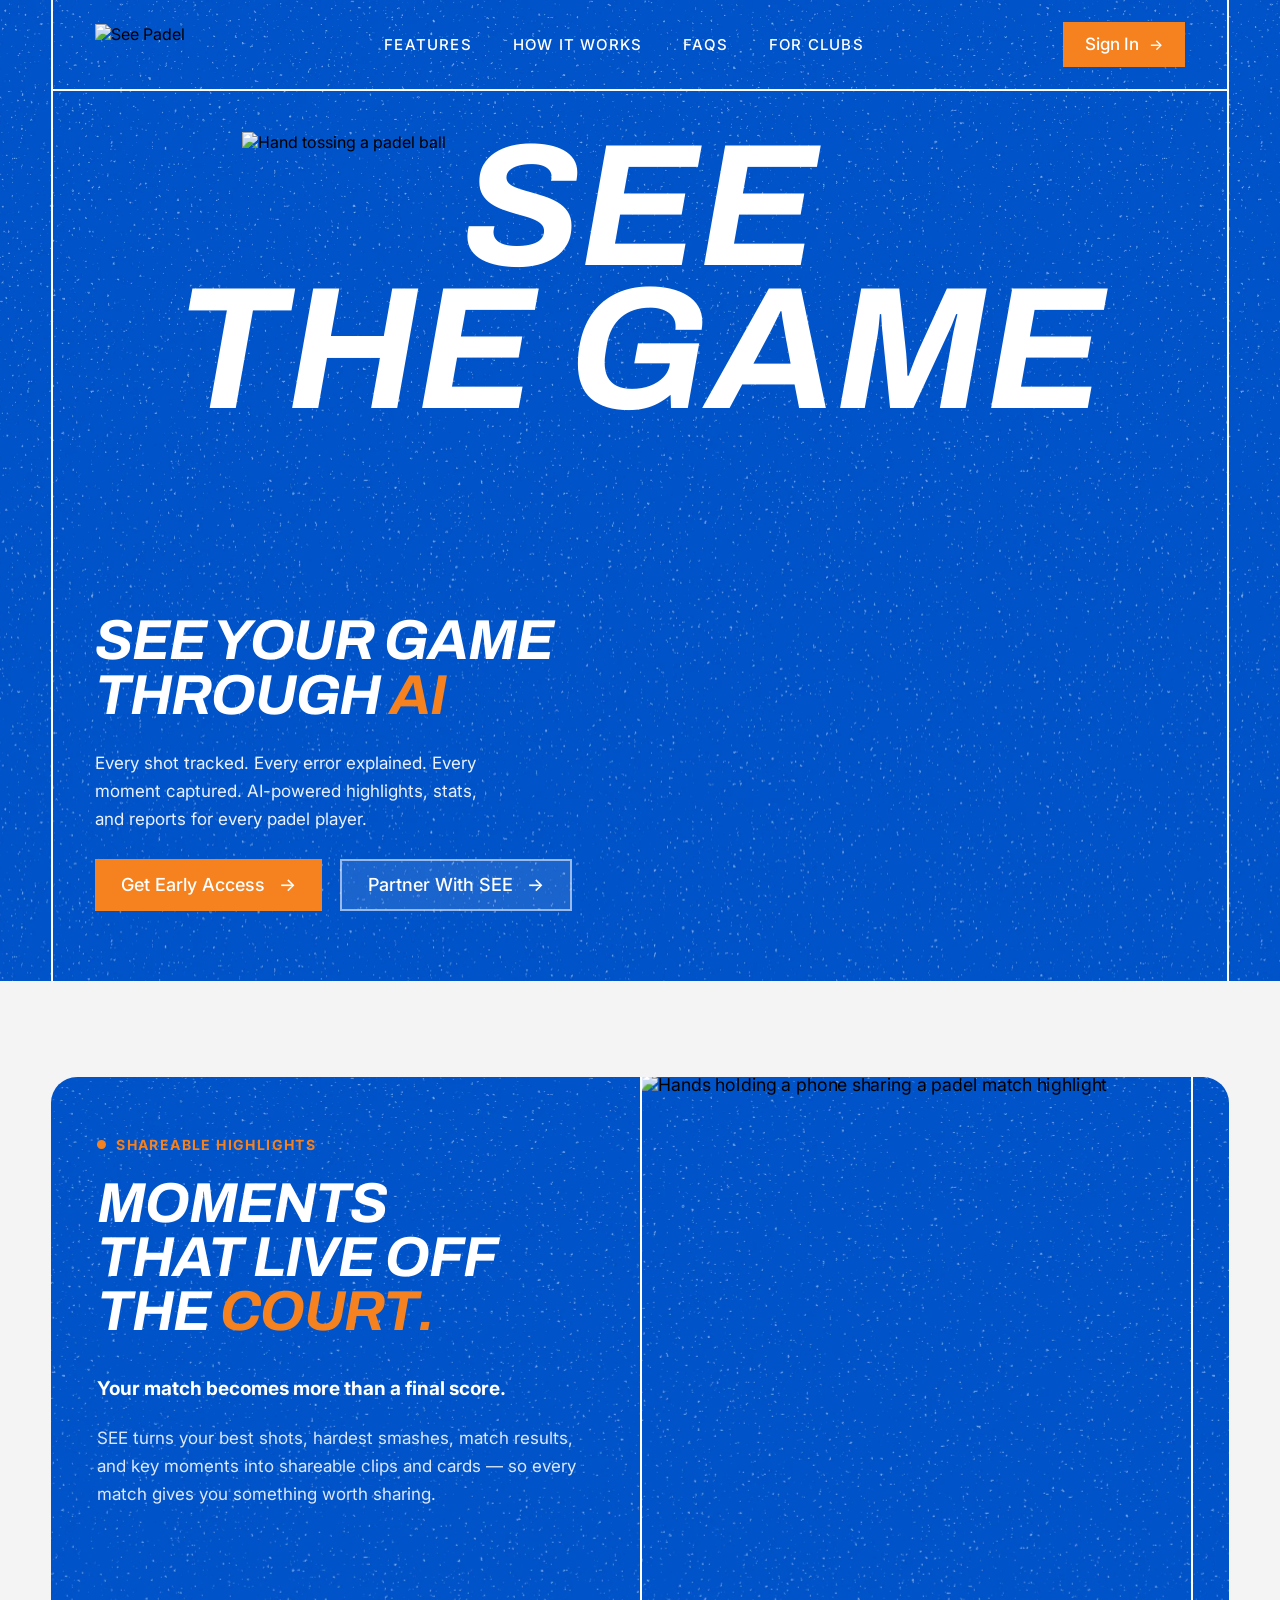
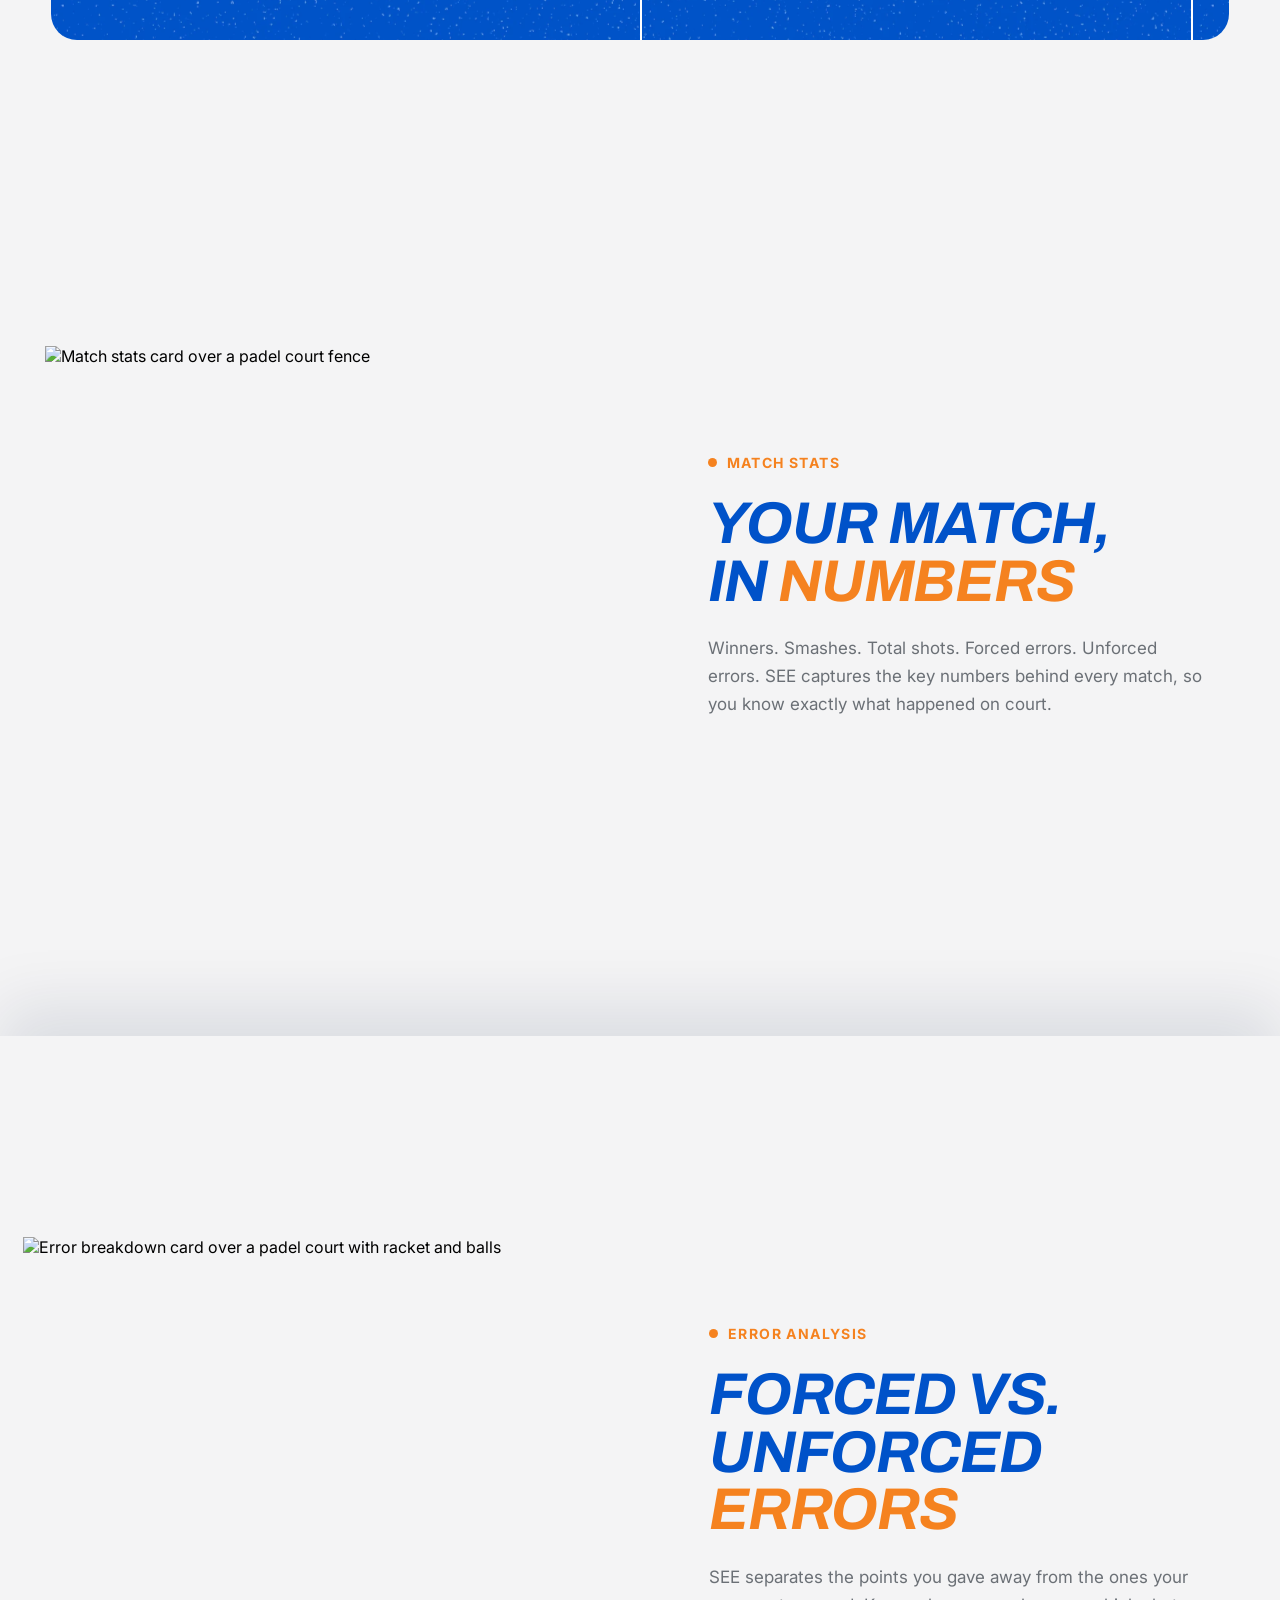
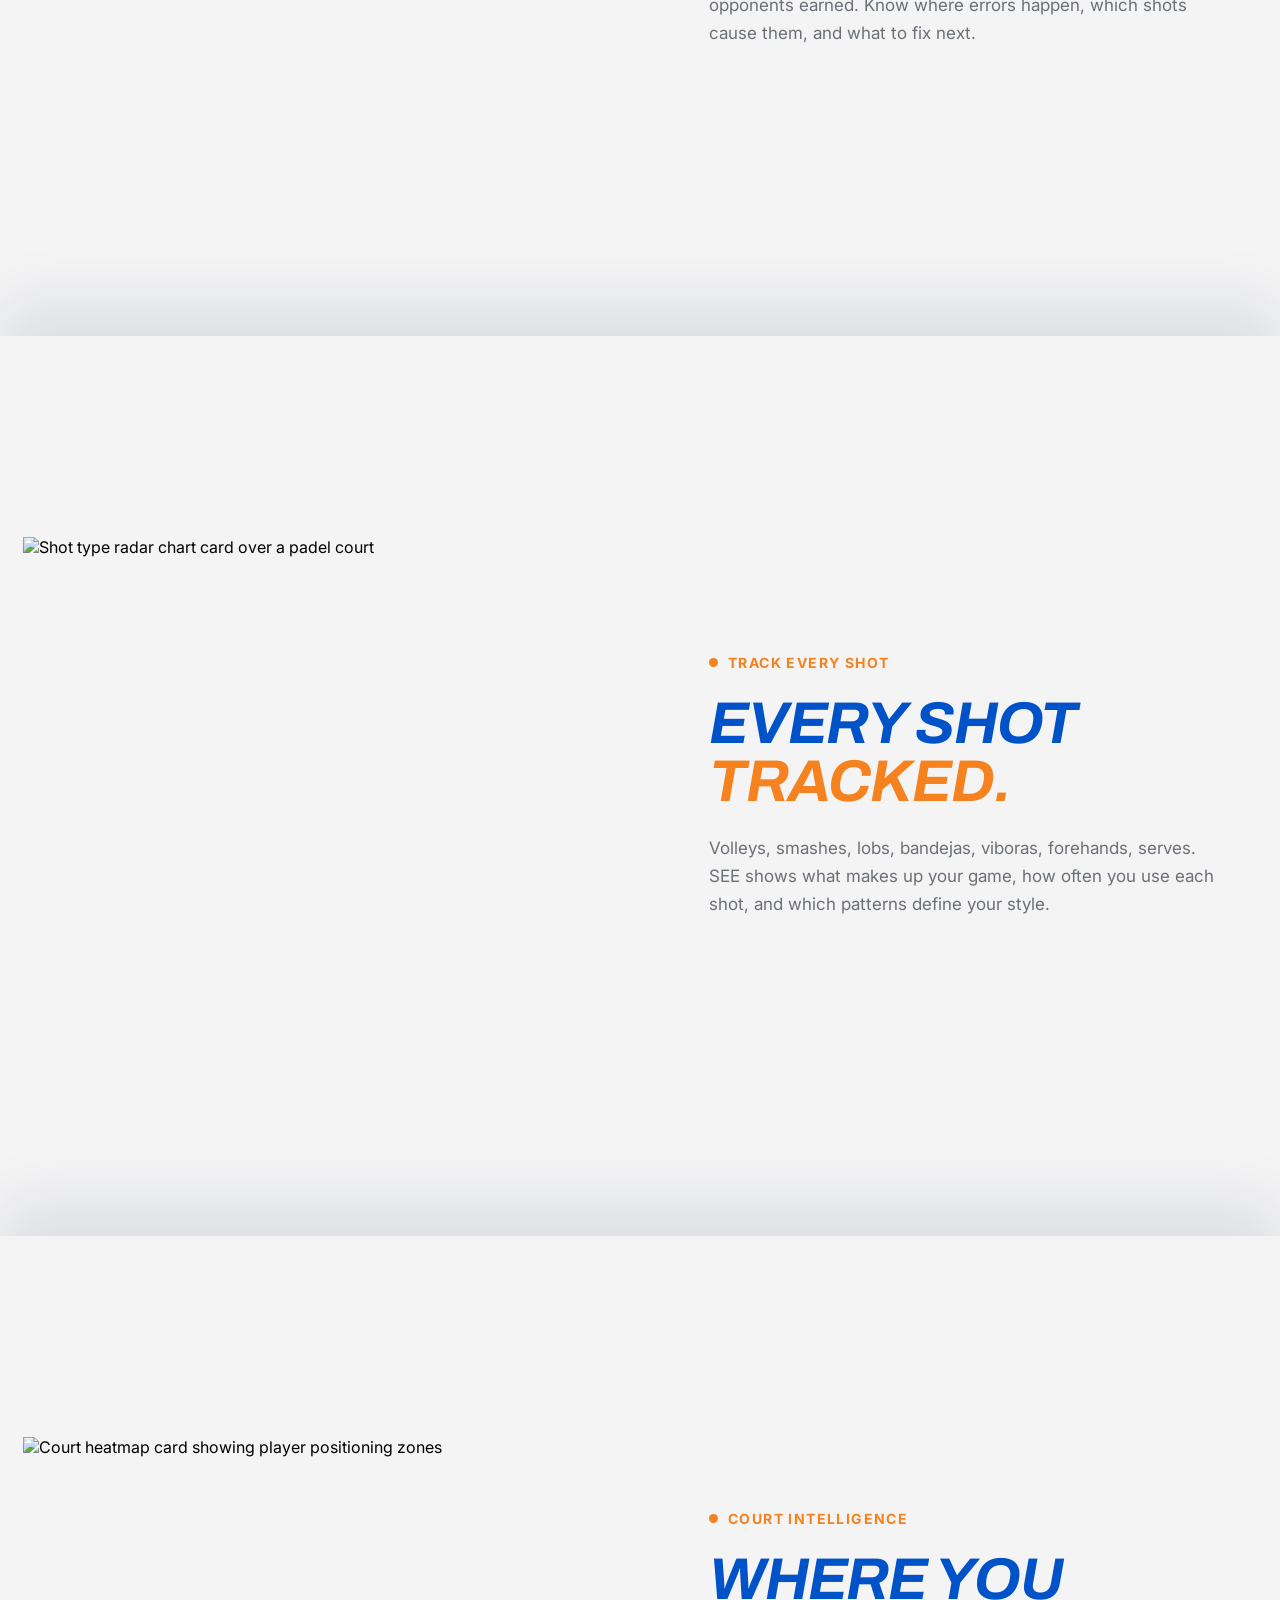
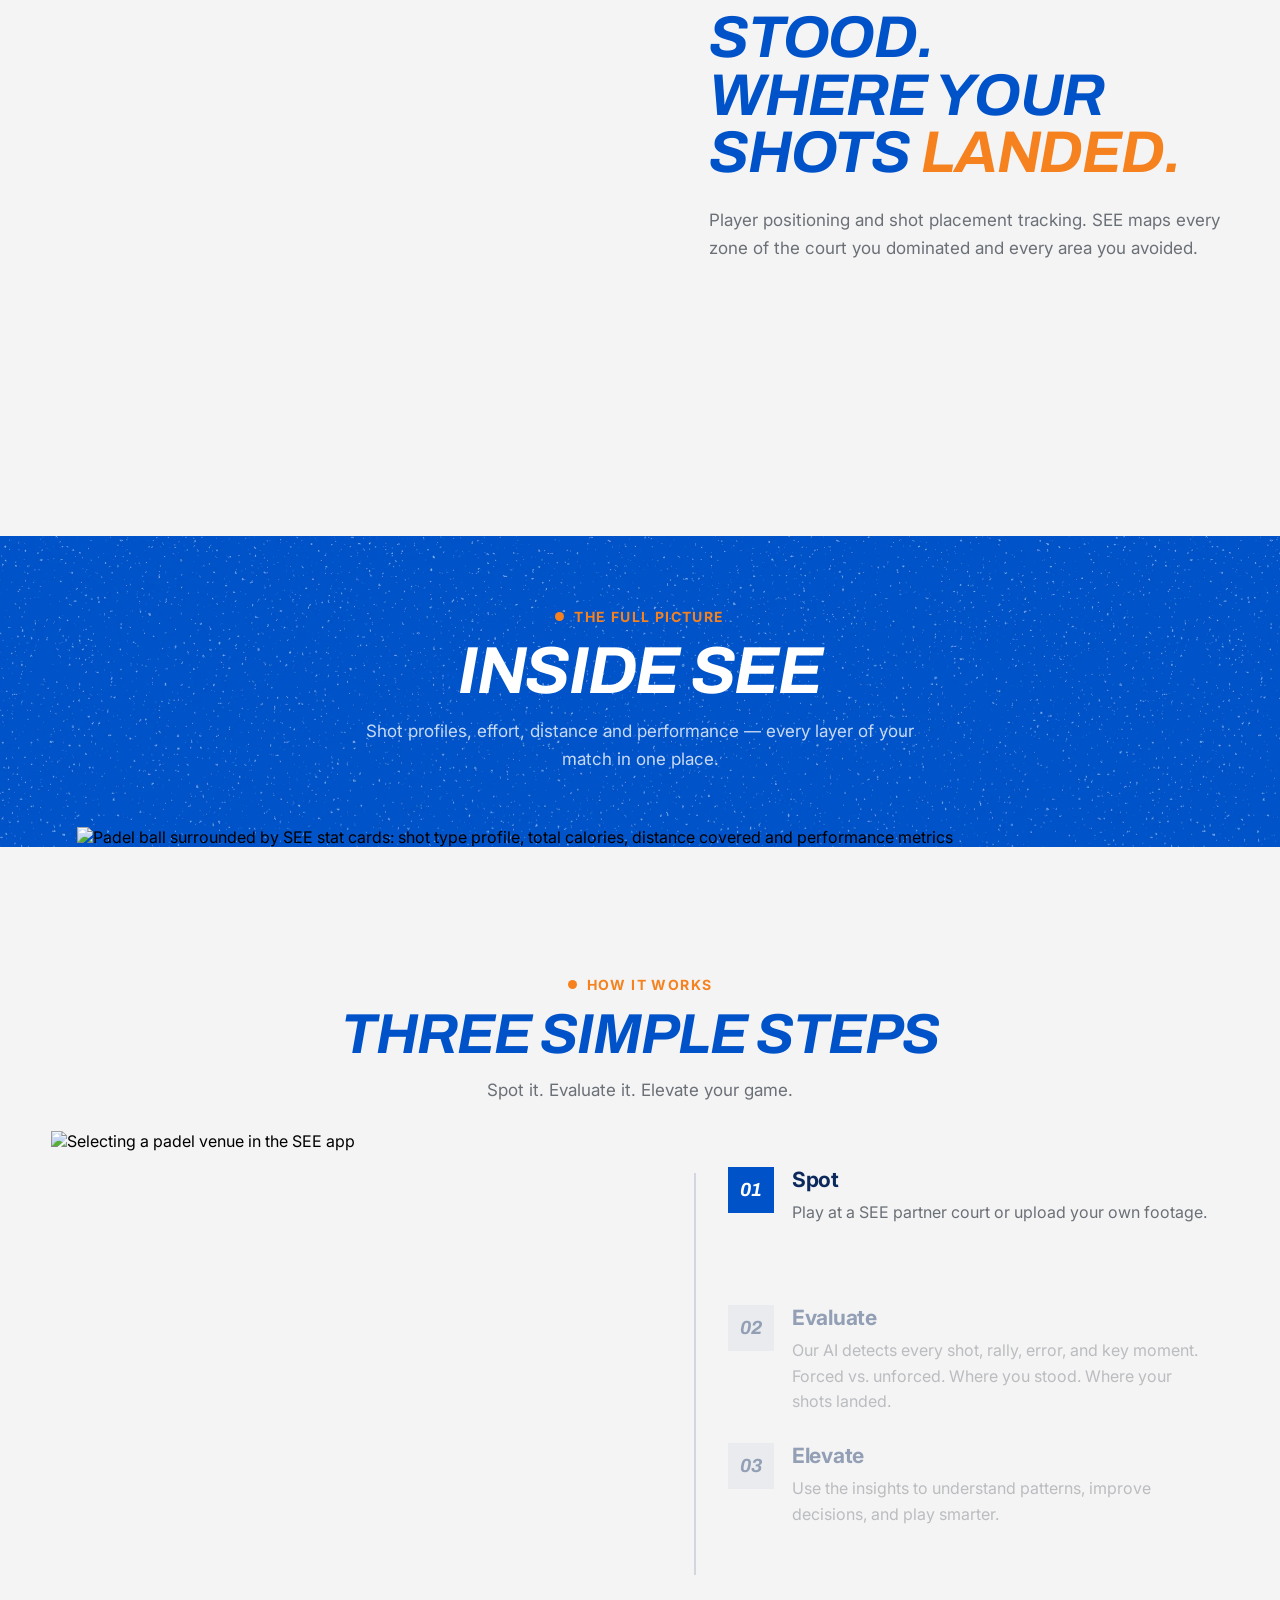
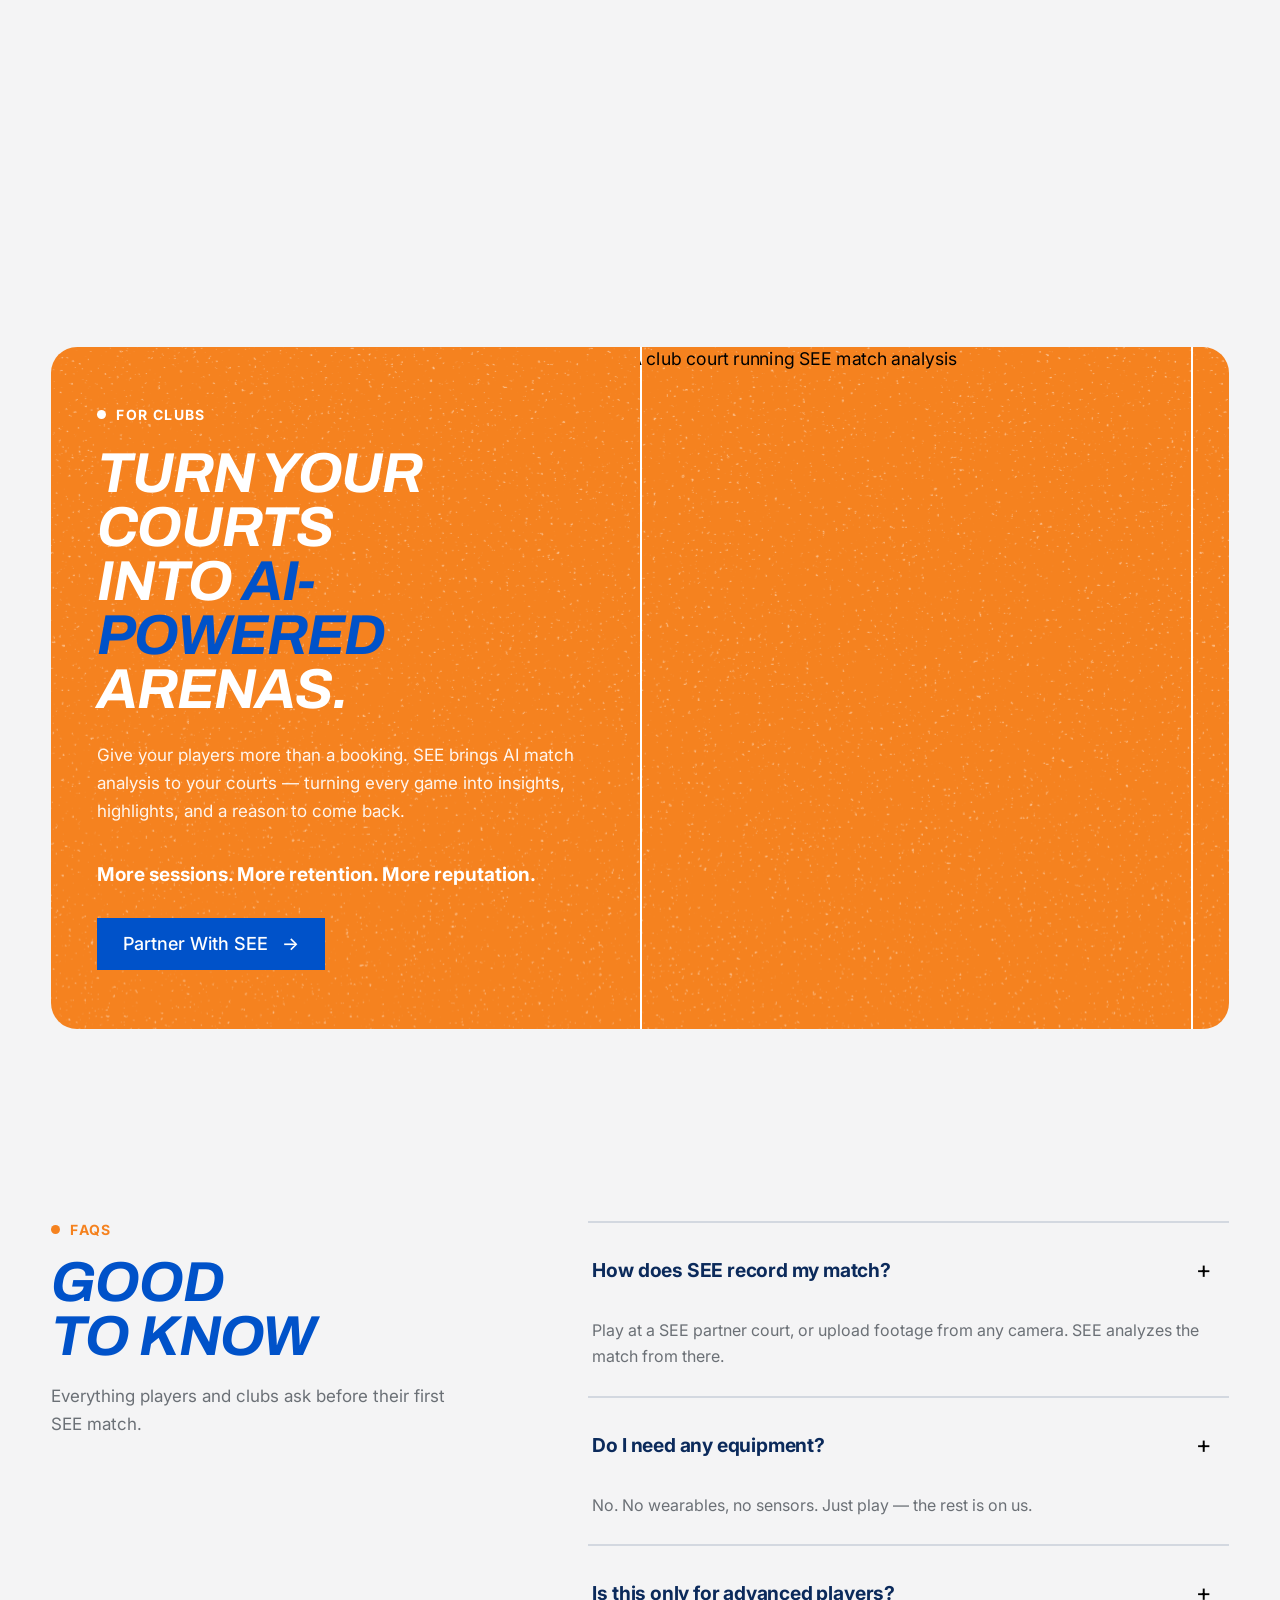
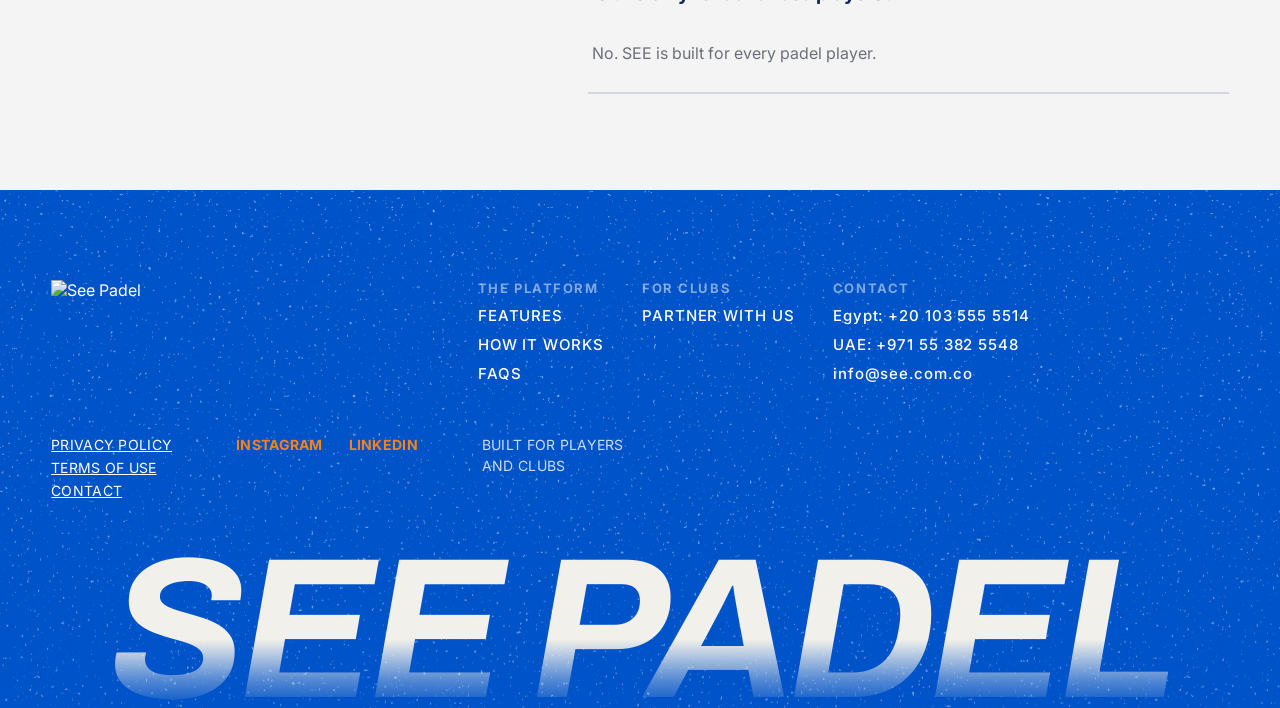
==== commit 42bfc89f: "Optimize grain textures and preload critical hero assets - Converted the two noise-grain backgrounds" ====
--- a/index.html
+++ b/index.html
@@ -9,7 +9,9 @@
 <link rel="preconnect" href="https://fonts.googleapis.com">
 <link rel="preconnect" href="https://fonts.gstatic.com" crossorigin>
 <link href="https://fonts.googleapis.com/css2?family=Archivo:ital,wght@0,400..900;1,400..900&family=Inter:wght@400;500;600;700&display=swap" rel="stylesheet">
-<link rel="stylesheet" href="./styles.css?v=57702d4">
+<link rel="preload" as="image" href="./assets/bg-noise.webp" fetchpriority="high">
+<link rel="preload" as="image" href="./assets/hero.webp" fetchpriority="high">
+<link rel="stylesheet" href="./styles.css?v=opt1">
 </head>
 <body>
 
@@ -75,7 +77,7 @@
 
 <!-- ==================== SHAREABLE HIGHLIGHTS ==================== -->
 <section style="position:relative;z-index:1;background:#F4F4F5;padding:96px clamp(20px,4vw,72px);font-family:'Inter',system-ui,sans-serif">
-  <div data-r="hl" style="position:relative;width:100%;margin:0 auto;display:grid;grid-template-columns:1fr 1fr;align-items:stretch;border-radius:26px;overflow:hidden;background-color:#0052C9;background-image:url('./assets/bg-noise.png');background-size:1150px auto;background-repeat:repeat;background-position:top center">
+  <div data-r="hl" style="position:relative;width:100%;margin:0 auto;display:grid;grid-template-columns:1fr 1fr;align-items:stretch;border-radius:26px;overflow:hidden;background-color:#0052C9;background-image:url('./assets/bg-noise.webp');background-size:1150px auto;background-repeat:repeat;background-position:top center">
 
     <div style="display:flex;flex-direction:column;gap:24px;padding:clamp(40px,4.6vw,86px) clamp(28px,3.6vw,72px)">
       <div style="display:flex;align-items:center;gap:10px;color:#F5821F;font-size:14px;font-weight:700;letter-spacing:0.1em;text-transform:uppercase">
@@ -187,7 +189,7 @@
     </div>
   </div>
 
-  <section data-r="inside" style="position:relative;overflow:hidden;background-color:#0052C9;background-image:url('./assets/bg-noise.png');background-size:1150px auto;background-repeat:repeat;background-position:top center;padding:clamp(64px,8vh,110px) 0 0;font-family:'Inter',system-ui,sans-serif">
+  <section data-r="inside" style="position:relative;overflow:hidden;background-color:#0052C9;background-image:url('./assets/bg-noise.webp');background-size:1150px auto;background-repeat:repeat;background-position:top center;padding:clamp(64px,8vh,110px) 0 0;font-family:'Inter',system-ui,sans-serif">
     <div style="display:flex;flex-direction:column;align-items:center;gap:14px;text-align:center;padding:0 clamp(20px,4vw,72px)">
       <div style="display:flex;align-items:center;gap:10px;color:#F5821F;font-size:14px;font-weight:700;letter-spacing:0.1em;text-transform:uppercase">
         <span style="width:9px;height:9px;border-radius:50%;background:#F5821F"></span>The full picture
@@ -257,7 +259,7 @@
 
 <!-- ========================= FOR CLUBS ========================= -->
 <section id="clubs" style="background:#F4F4F5;padding:0 clamp(20px,4vw,72px) 96px;font-family:'Inter',system-ui,sans-serif">
-  <div data-r="cta-panel" class="clubs-panel" style="position:relative;width:100%;margin:0 auto;display:grid;grid-template-columns:1fr 1fr;align-items:stretch;border-radius:26px;overflow:hidden;background-image:url('./assets/bg-noise-white.png');background-size:1150px auto;background-repeat:repeat;background-position:top center">
+  <div data-r="cta-panel" class="clubs-panel" style="position:relative;width:100%;margin:0 auto;display:grid;grid-template-columns:1fr 1fr;align-items:stretch;border-radius:26px;overflow:hidden;background-image:url('./assets/bg-noise-white.webp');background-size:1150px auto;background-repeat:repeat;background-position:top center">
 
     <div style="display:flex;flex-direction:column;gap:24px;padding:clamp(40px,4.6vw,86px) clamp(28px,3.6vw,72px)">
       <div style="display:flex;align-items:center;gap:10px;color:#fff;font-size:14px;font-weight:700;letter-spacing:0.1em;text-transform:uppercase">
@@ -328,7 +330,7 @@
 </section>
 
 <!-- =========================== FOOTER =========================== -->
-<footer data-r="footer" style="position:relative;overflow:hidden;display:flex;flex-direction:column;background-color:#0052C9;background-image:url('./assets/bg-noise.png');background-size:1150px auto;background-repeat:repeat;background-position:top center;padding:clamp(56px,7vw,110px) 0 0;color:#fff;font-family:'Inter',system-ui,sans-serif">
+<footer data-r="footer" style="position:relative;overflow:hidden;display:flex;flex-direction:column;background-color:#0052C9;background-image:url('./assets/bg-noise.webp');background-size:1150px auto;background-repeat:repeat;background-position:top center;padding:clamp(56px,7vw,110px) 0 0;color:#fff;font-family:'Inter',system-ui,sans-serif">
 
   <div data-r="footer-top" style="order:1;display:grid;grid-template-columns:1fr 2fr;gap:clamp(28px,4vw,64px);align-items:start;padding:0 clamp(20px,4vw,72px)">
     <img src="./assets/logo-mark.png" alt="See Padel" style="height:44px;width:auto;display:block;margin-bottom:clamp(24px,3vw,44px)">
--- a/styles.css
+++ b/styles.css
@@ -37,7 +37,7 @@
 
 /* ---- Hero noise field ---- */
 [data-r="hero"] {
-  background-image:url("./assets/bg-noise.png");
+  background-image:url("./assets/bg-noise.webp");
   background-size:1150px auto;
   background-repeat:repeat;
   background-position:top center;
@@ -103,7 +103,7 @@
   [data-r="header"] { position:relative !important; padding:16px 20px !important; gap:14px !important; }
   [data-r="logo"] { height:34px !important; }
   [data-r="signin"] { padding:12px 16px !important; font-size:15px !important; }
-  [data-r="hero"] { position:static !important; min-height:0 !important; padding:0 14px !important; }
+  [data-r="hero"] { min-height:0 !important; padding:0 14px !important; }
   [data-r="rule-l"] { left:14px !important; }
   [data-r="rule-r"] { right:14px !important; }
   [data-r="frame"] { min-height:0 !important; overflow:hidden !important; }
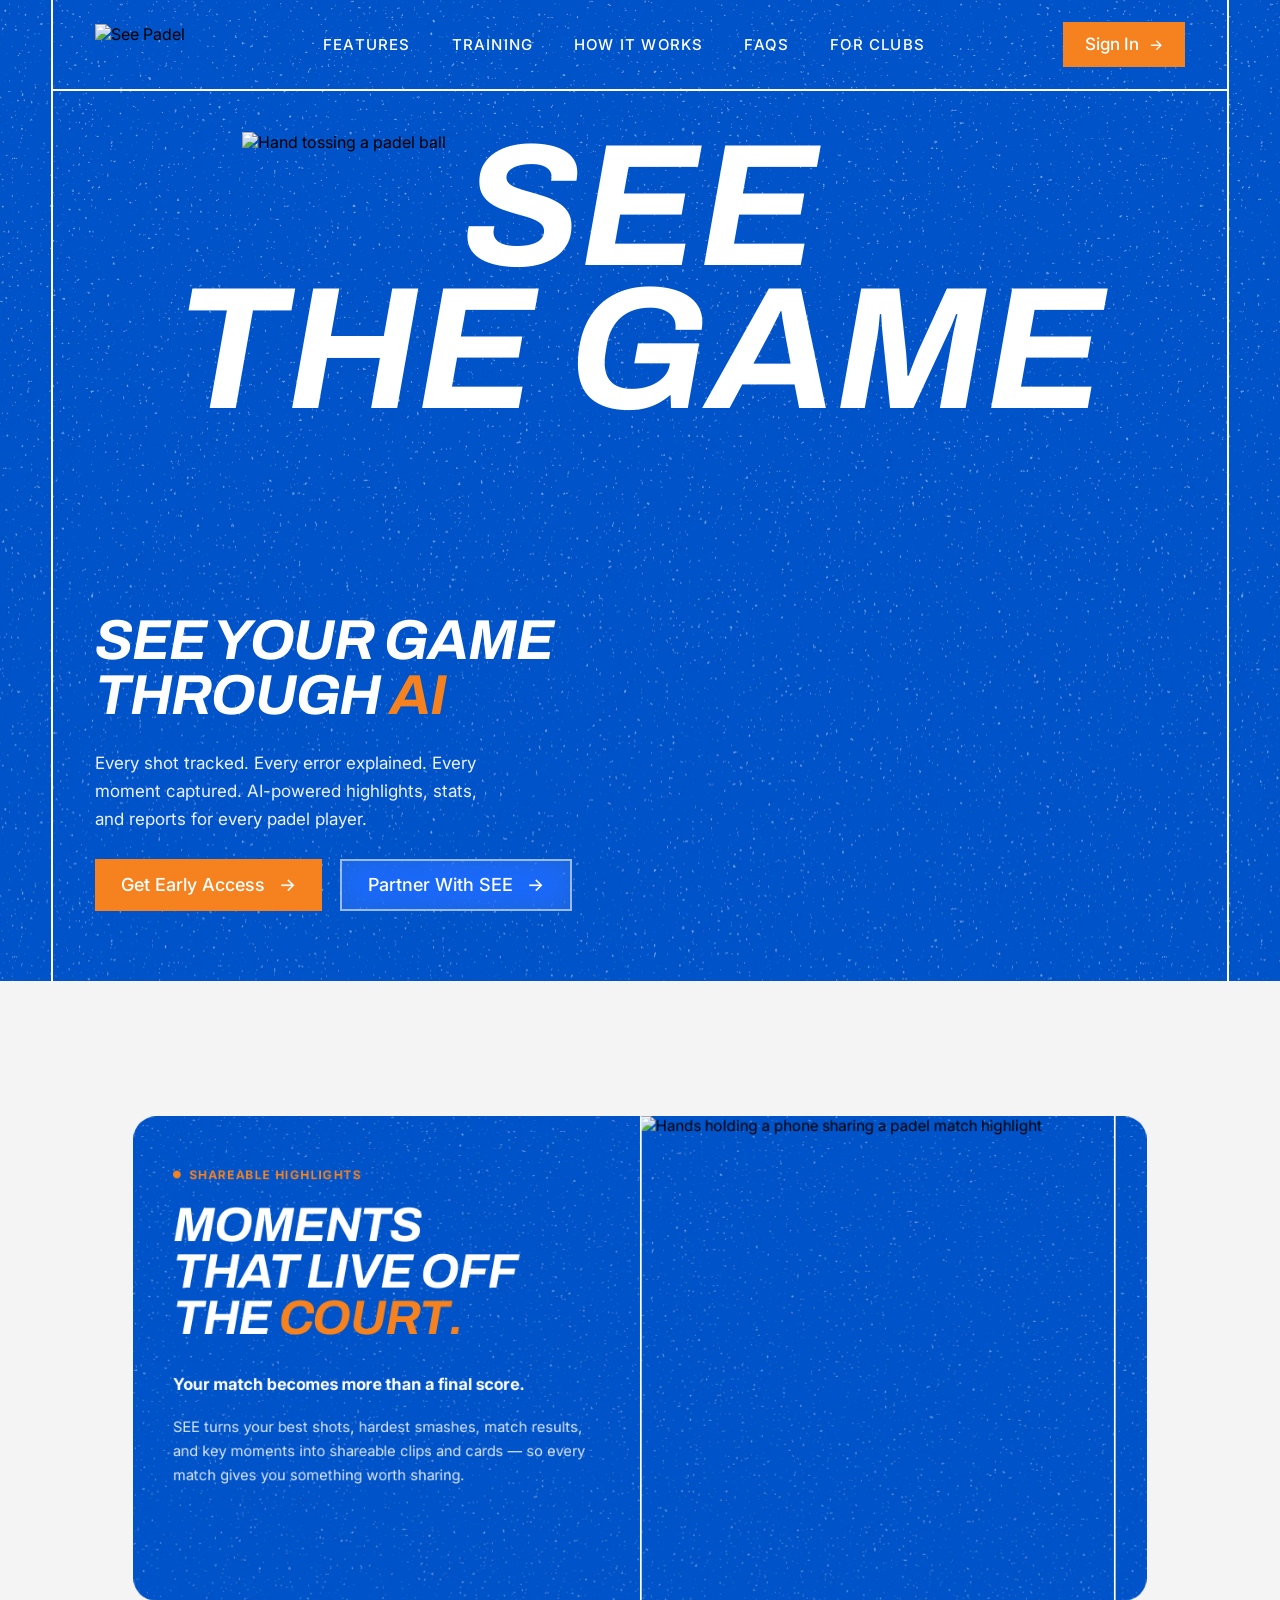
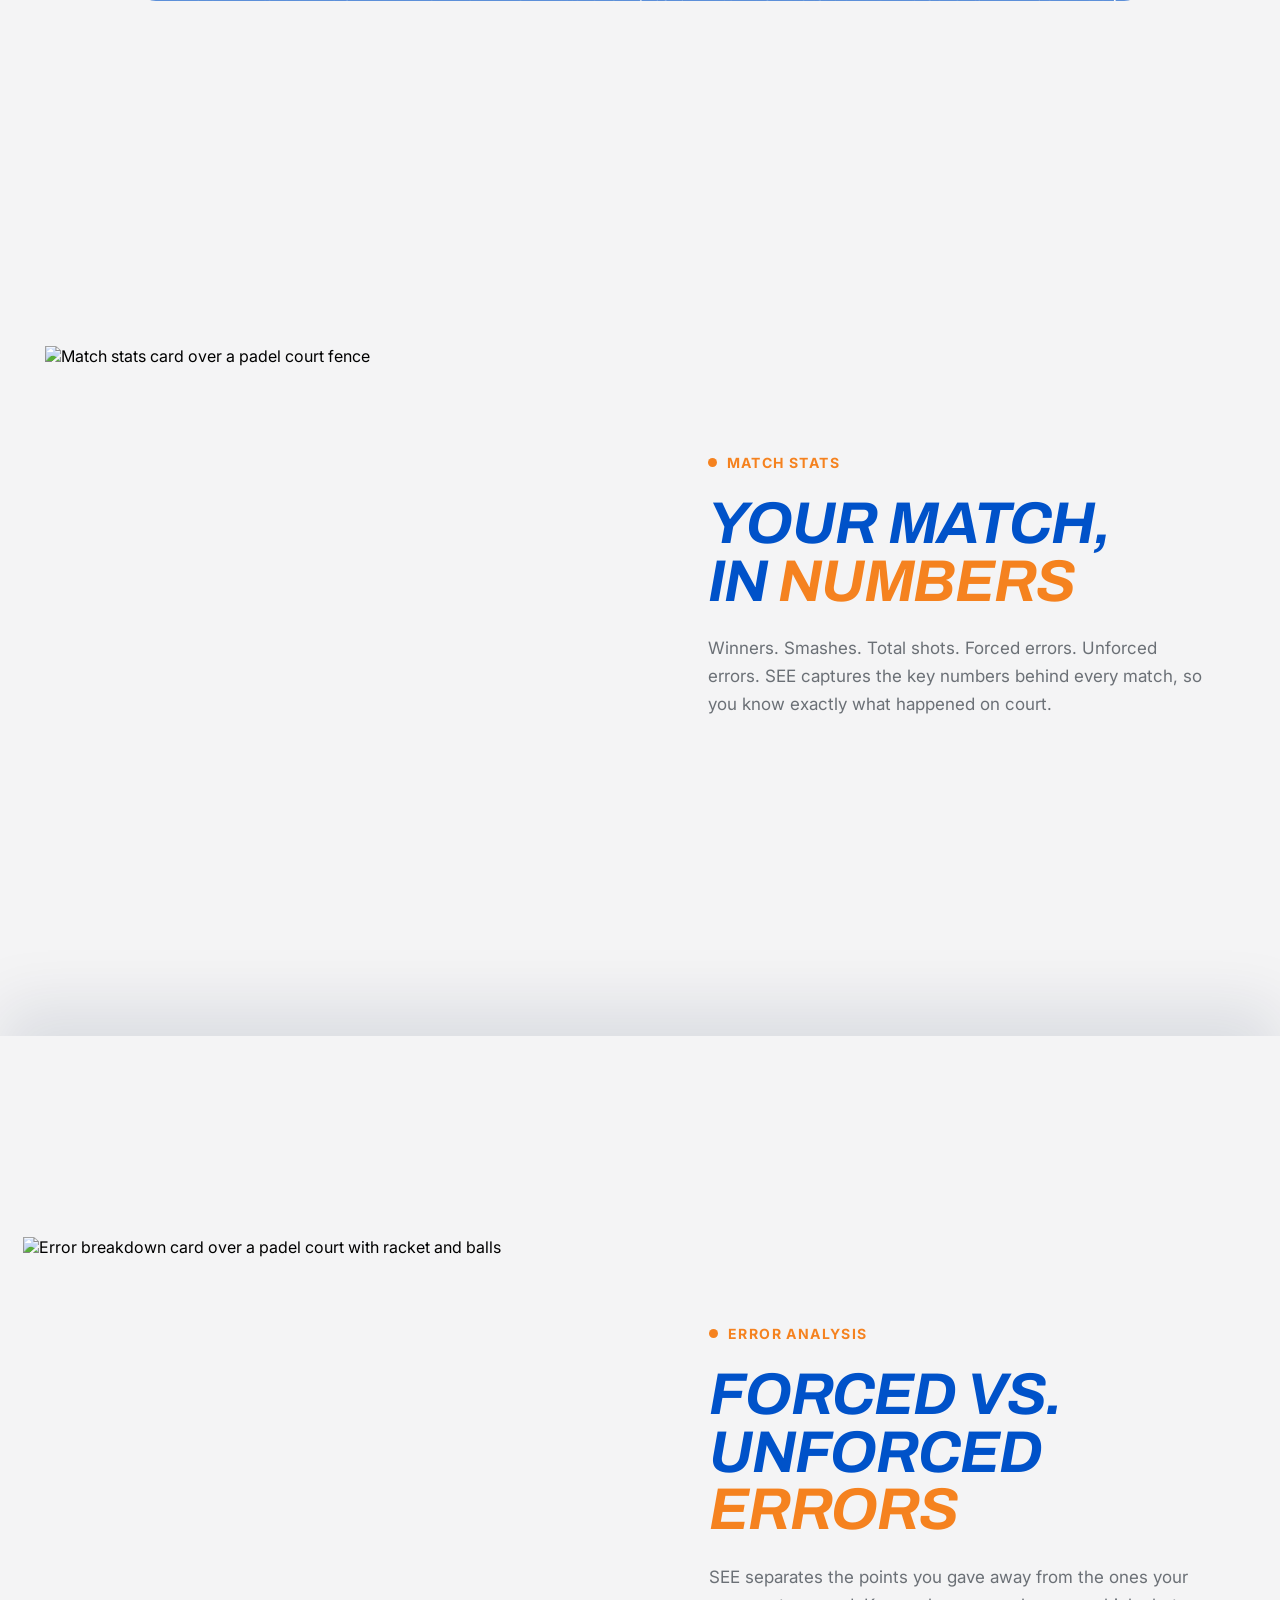
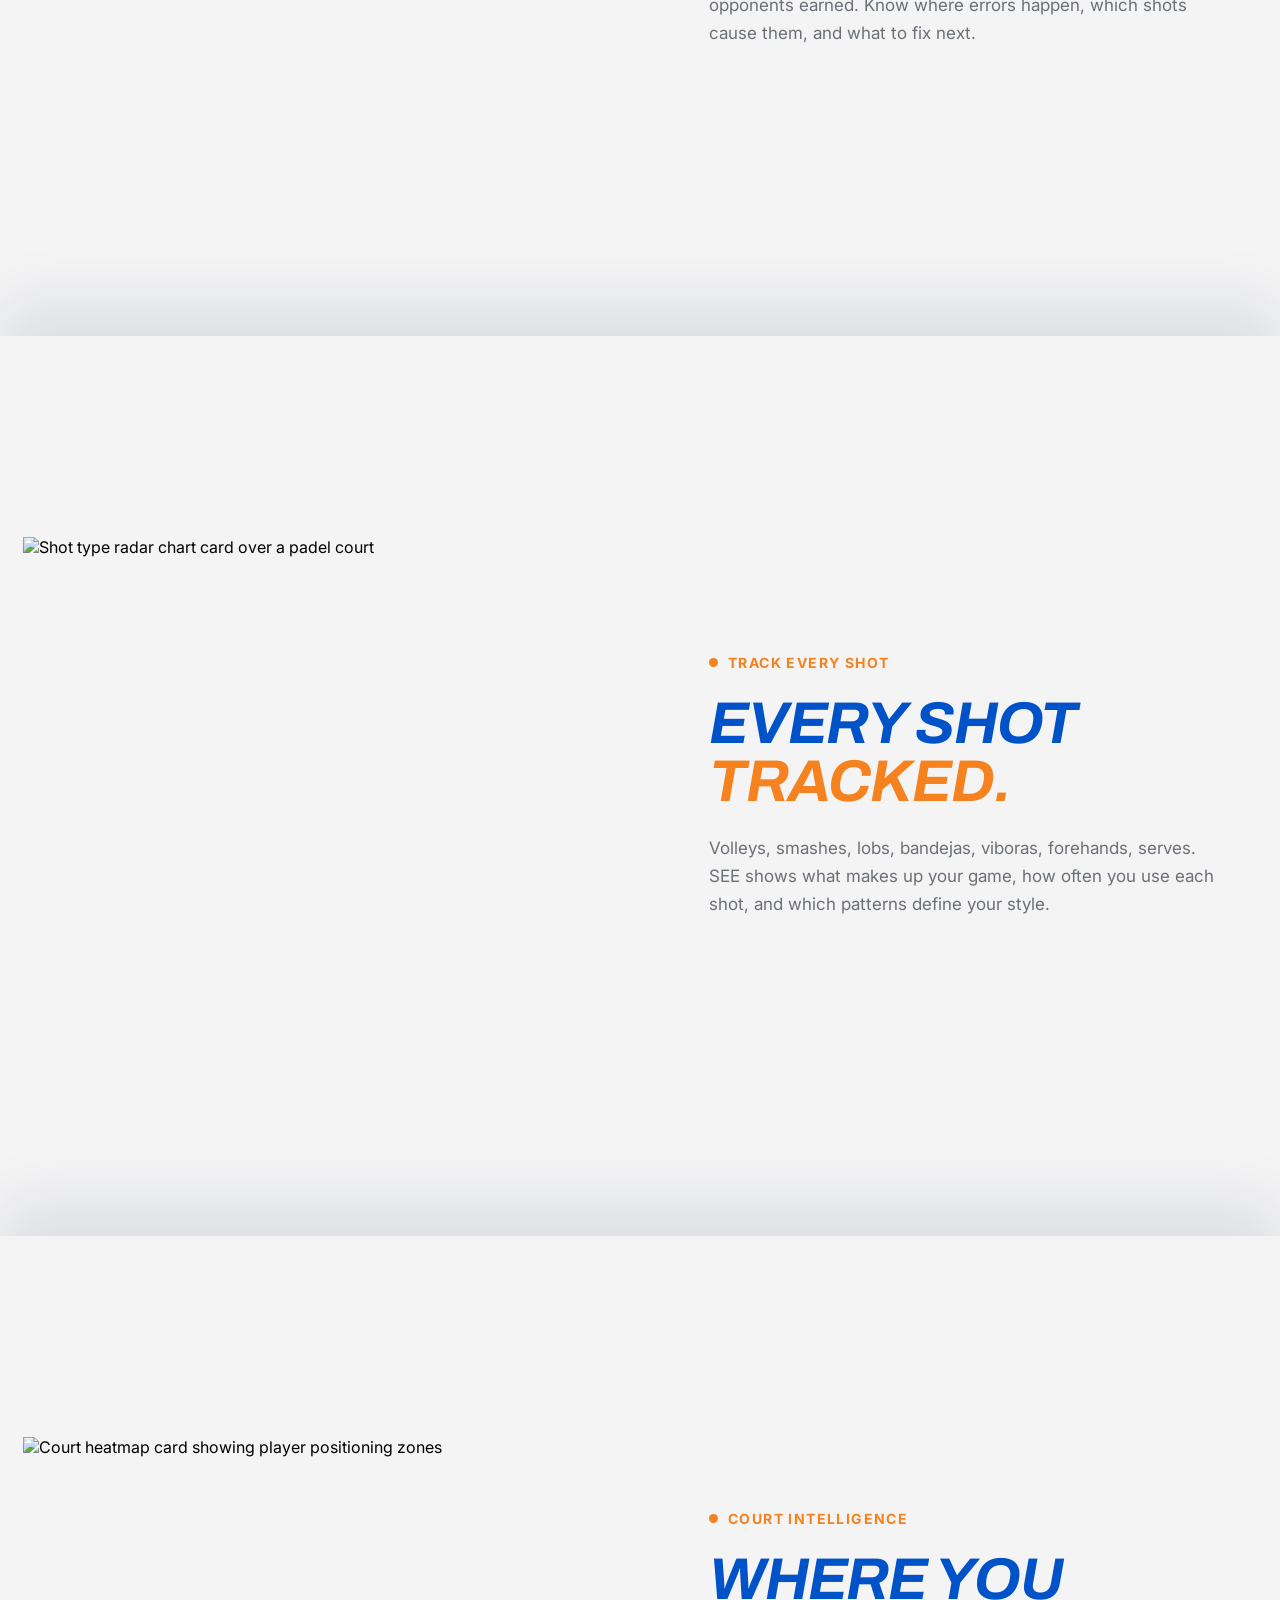
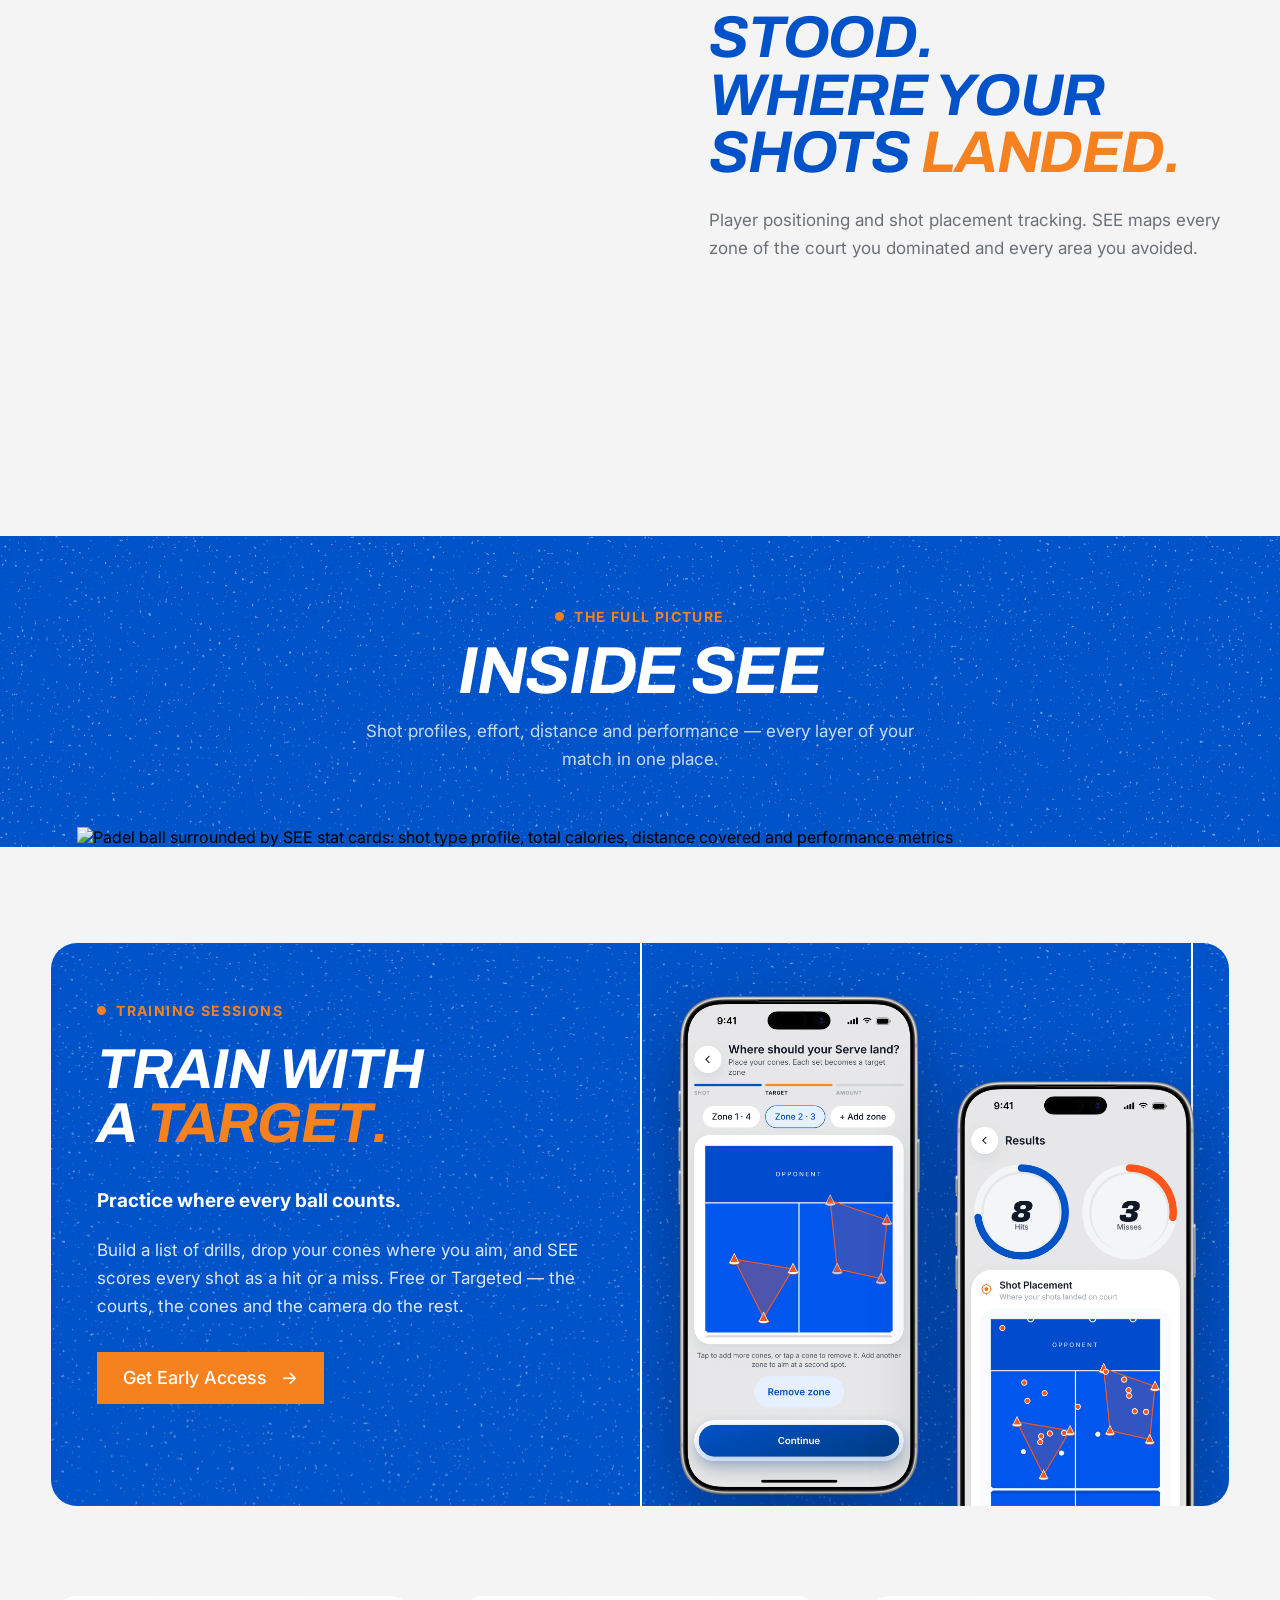
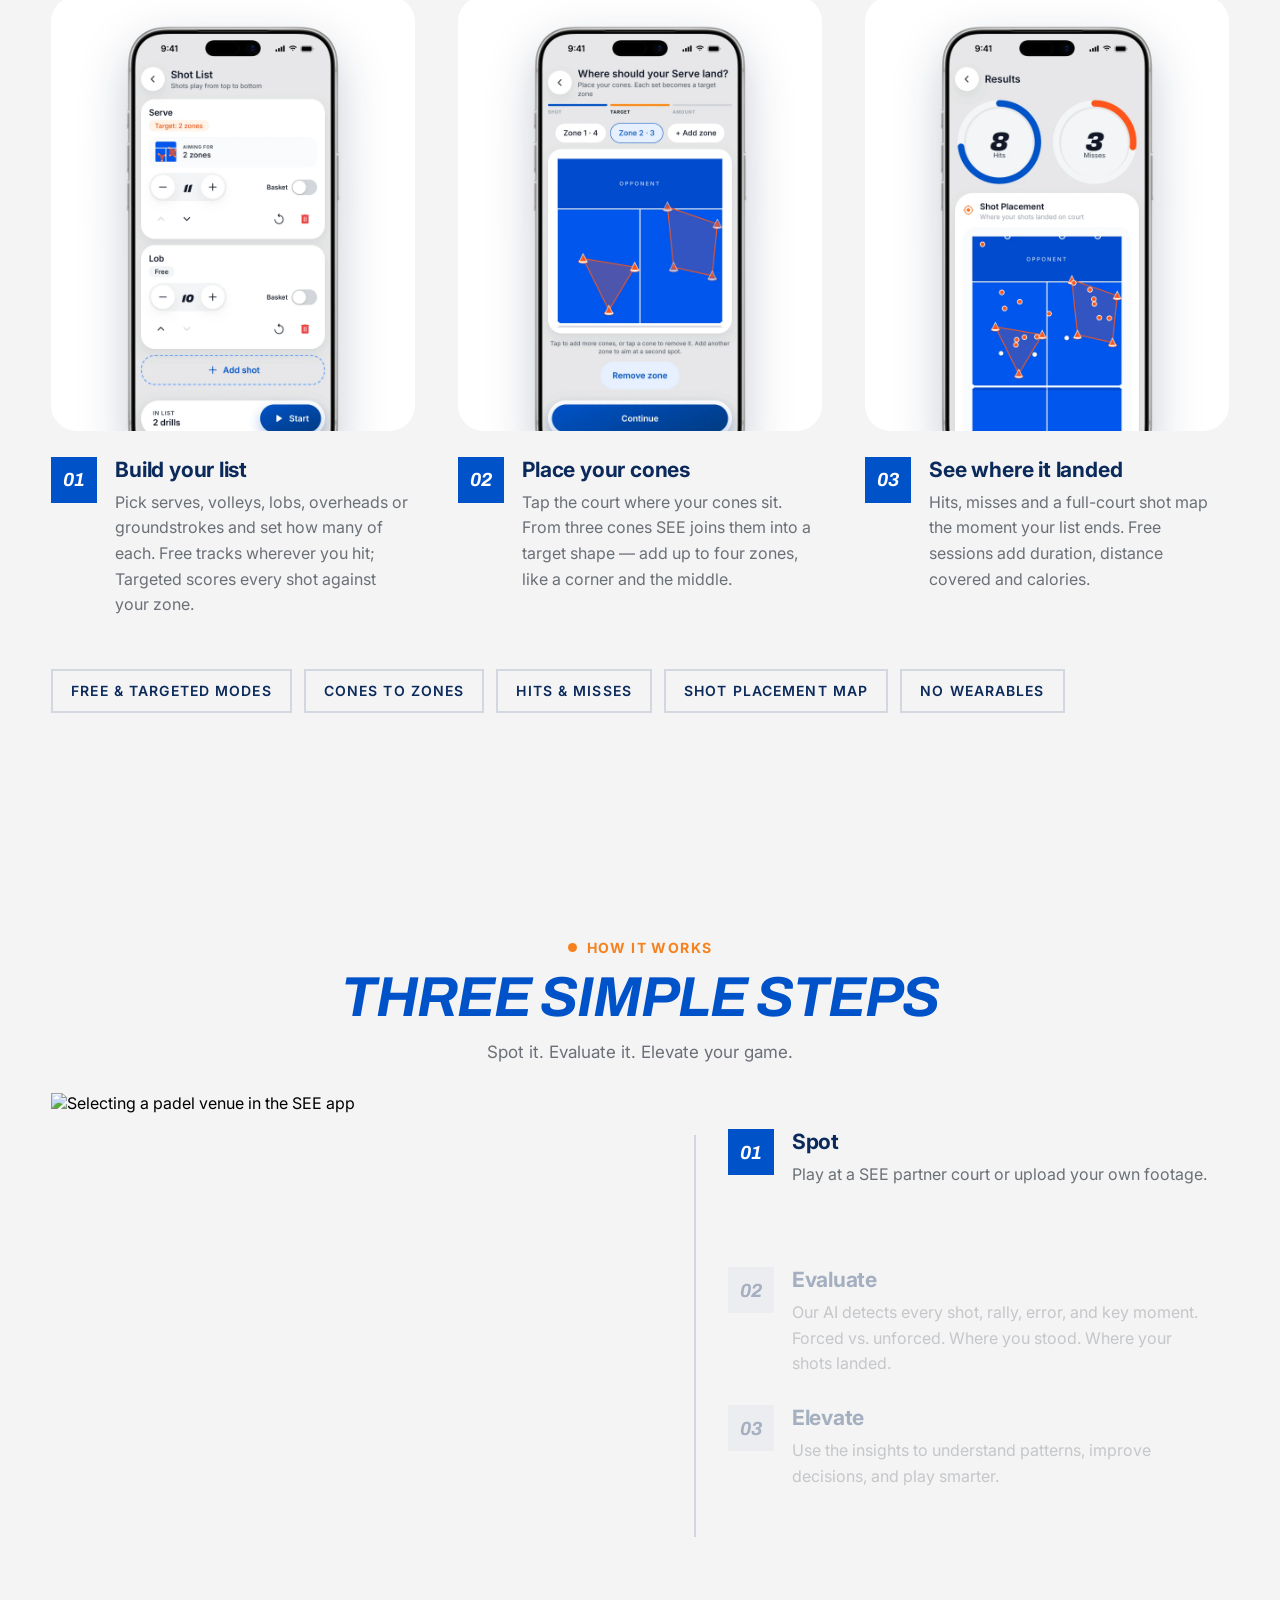
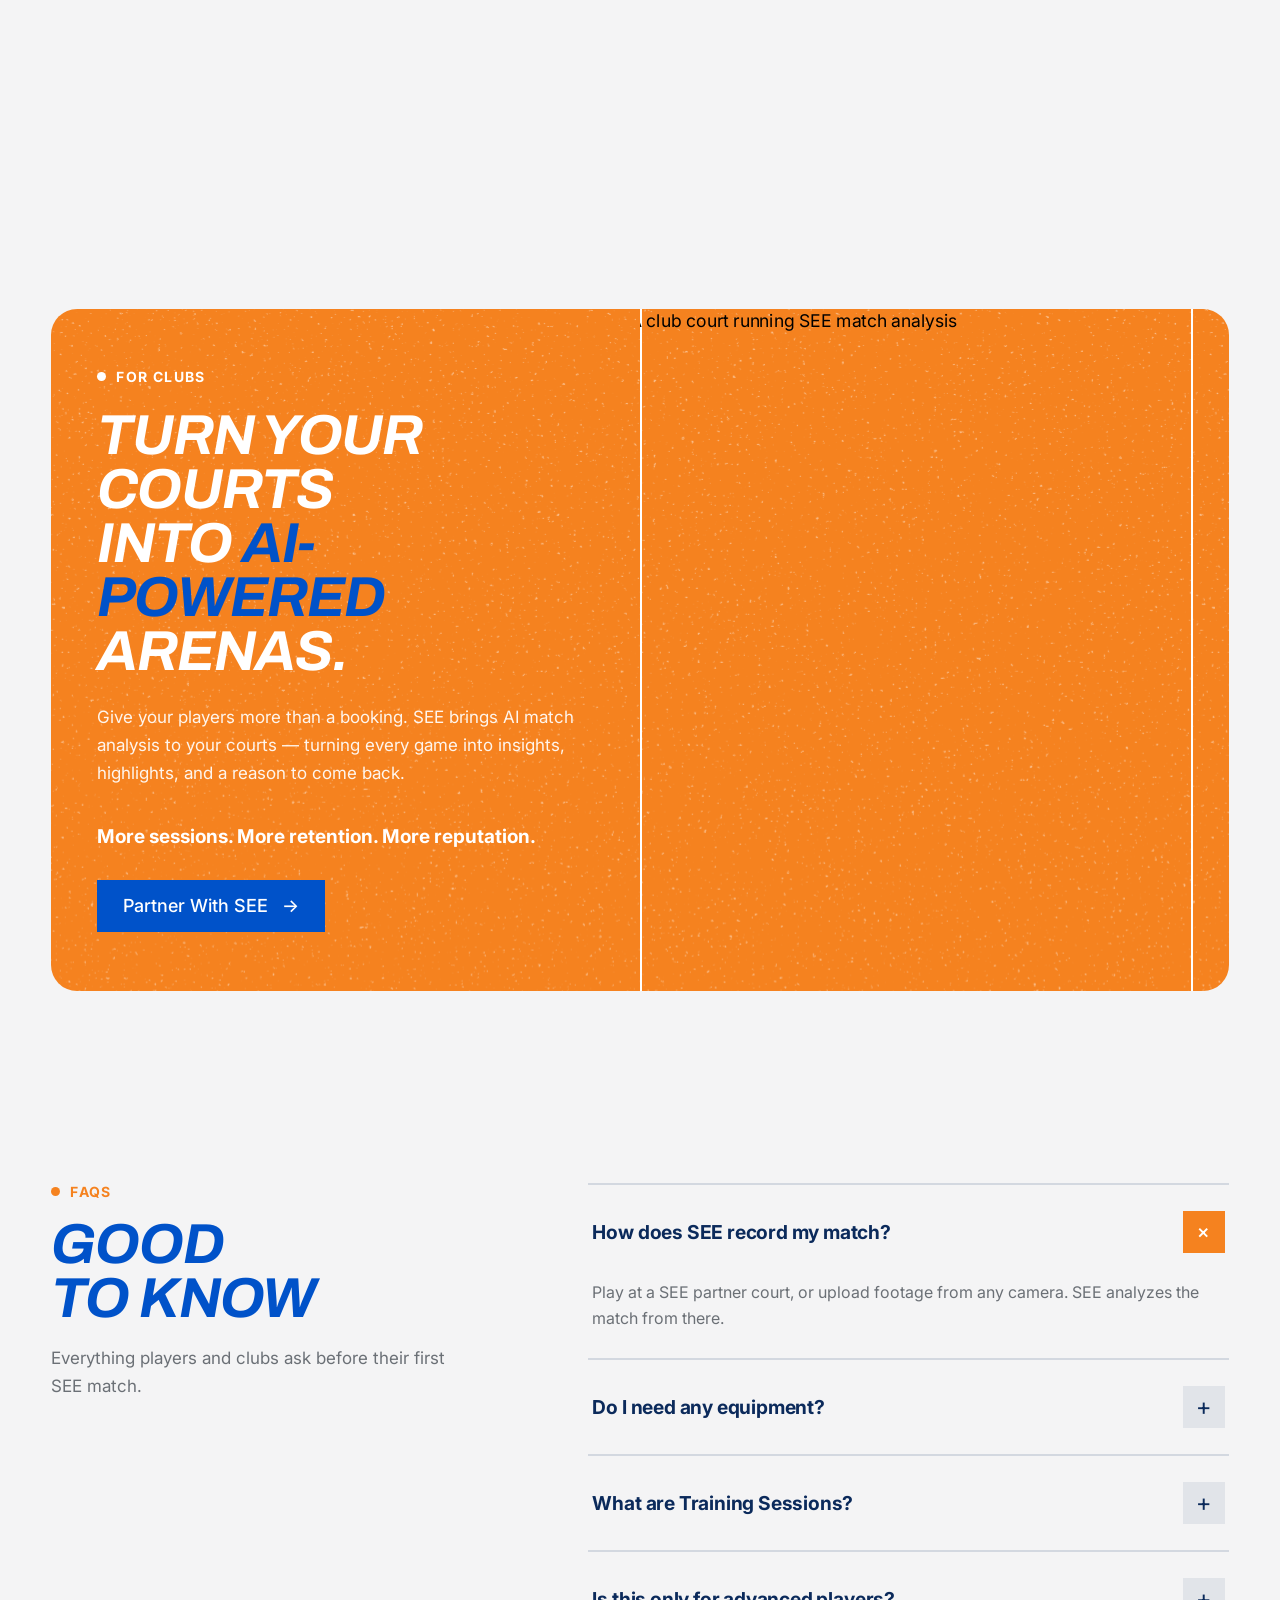
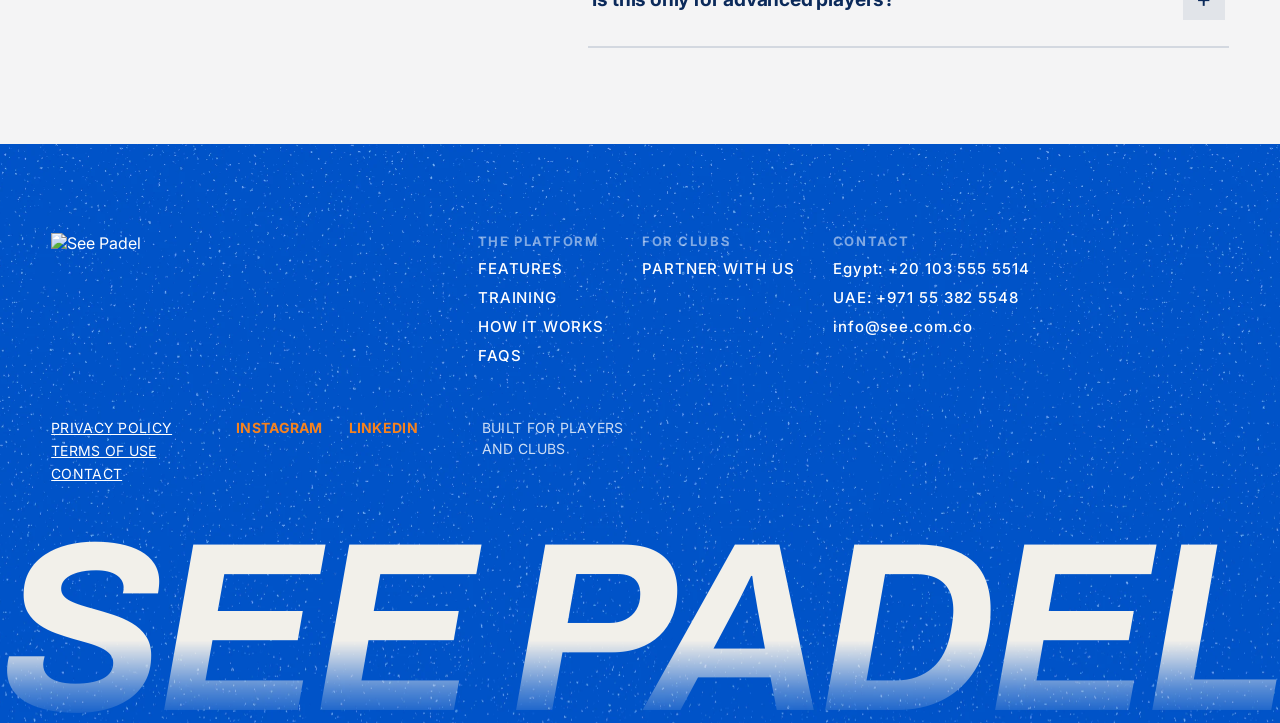
==== commit 5e0eb8e7: "Add Training Sessions section with iPhone mockups, nav links and FAQ Co-Authored-By: Claude Sonnet 5" ====
--- a/index.html
+++ b/index.html
@@ -5,7 +5,20 @@
 <meta name="viewport" content="width=device-width, initial-scale=1">
 <title>See Padel — See your game through AI</title>
 <meta name="description" content="Every shot tracked. Every error explained. Every moment captured. AI-powered highlights, stats, and reports for every padel player.">
-<link rel="icon" href="./assets/logo-mark.png">
+<link rel="icon" type="image/png" sizes="32x32" href="./assets/favicon-32.png">
+<link rel="apple-touch-icon" href="./assets/apple-touch-icon.png">
+<meta property="og:type" content="website">
+<meta property="og:site_name" content="See Padel">
+<meta property="og:title" content="See Padel — See your game through AI">
+<meta property="og:description" content="Every shot tracked. Every error explained. Every moment captured. AI-powered highlights, stats, and reports for every padel player.">
+<meta property="og:url" content="https://see-padel.vercel.app/">
+<meta property="og:image" content="https://see-padel.vercel.app/assets/og-image.jpg">
+<meta property="og:image:width" content="1200">
+<meta property="og:image:height" content="680">
+<meta name="twitter:card" content="summary_large_image">
+<meta name="twitter:title" content="See Padel — See your game through AI">
+<meta name="twitter:description" content="Every shot tracked. Every error explained. Every moment captured. AI-powered highlights, stats, and reports for every padel player.">
+<meta name="twitter:image" content="https://see-padel.vercel.app/assets/og-image.jpg">
 <link rel="preconnect" href="https://fonts.googleapis.com">
 <link rel="preconnect" href="https://fonts.gstatic.com" crossorigin>
 <link href="https://fonts.googleapis.com/css2?family=Archivo:ital,wght@0,400..900;1,400..900&family=Inter:wght@400;500;600;700&display=swap" rel="stylesheet">
@@ -24,6 +37,7 @@
 
 <div data-r="fabmenu" data-open="false" style="position:fixed;inset:0;z-index:69;display:flex;flex-direction:column;align-items:center;justify-content:center;gap:clamp(18px,3vh,34px);background:rgba(0,82,201,0.86);-webkit-backdrop-filter:blur(22px) saturate(150%);backdrop-filter:blur(22px) saturate(150%);font-family:'Obviously','Archivo',sans-serif;font-style:italic;font-weight:700;text-transform:uppercase;opacity:0;visibility:hidden;pointer-events:none;transition:opacity 320ms ease, visibility 0s linear 320ms">
   <a href="#features" data-fab-close style="font-size:clamp(30px,6vw,64px);color:#fff;line-height:1">Features</a>
+  <a href="#training" data-fab-close style="font-size:clamp(30px,6vw,64px);color:#fff;line-height:1">Training</a>
   <a href="#how" data-fab-close style="font-size:clamp(30px,6vw,64px);color:#fff;line-height:1">How it works</a>
   <a href="#faqs" data-fab-close style="font-size:clamp(30px,6vw,64px);color:#fff;line-height:1">FAQs</a>
   <a href="#clubs" data-fab-close style="font-size:clamp(30px,6vw,64px);color:#fff;line-height:1">For clubs</a>
@@ -40,6 +54,7 @@
       </div>
       <nav data-r="nav" data-open="false" style="display:flex;align-items:center;gap:clamp(22px,3.2vw,56px);font-size:15px;font-weight:500;letter-spacing:0.08em;text-transform:uppercase;color:#fff;white-space:nowrap">
         <a href="#features" data-nav-close>Features</a>
+        <a href="#training" data-nav-close>Training</a>
         <a href="#how" data-nav-close>How it works</a>
         <a href="#faqs" data-nav-close>FAQs</a>
         <a href="#clubs" data-nav-close>For clubs</a>
@@ -202,6 +217,78 @@
   </section>
 </div>
 
+<!-- ===================== TRAINING SESSIONS ===================== -->
+<section id="training" style="position:relative;z-index:1;background:#F4F4F5;padding:96px clamp(20px,4vw,72px);font-family:'Inter',system-ui,sans-serif">
+
+  <div data-r="train" style="position:relative;width:100%;margin:0 auto;display:grid;grid-template-columns:1fr 1fr;align-items:stretch;border-radius:26px;overflow:hidden;background-color:#0052C9;background-image:url('./assets/bg-noise.webp');background-size:1150px auto;background-repeat:repeat;background-position:top center">
+
+    <div style="display:flex;flex-direction:column;gap:24px;padding:clamp(40px,4.6vw,86px) clamp(28px,3.6vw,72px)">
+      <div style="display:flex;align-items:center;gap:10px;color:#F5821F;font-size:14px;font-weight:700;letter-spacing:0.1em;text-transform:uppercase">
+        <span style="width:9px;height:9px;border-radius:50%;background:#F5821F"></span>Training Sessions
+      </div>
+      <h2 data-r="train-h2" style="margin:0;font-family:'Obviously','Archivo',sans-serif;font-style:italic;font-weight:700;font-size:clamp(40px,4.4vw,66px);line-height:0.96;letter-spacing:-0.02em;text-transform:uppercase;color:#fff">Train with<br>a <span style="color:#F5821F">target.</span></h2>
+      <p style="margin:14px 0 0;font-size:19px;font-weight:700;color:#fff">Practice where every ball counts.</p>
+      <p style="margin:0;max-width:520px;font-size:17px;line-height:1.65;color:rgba(255,255,255,0.86);text-wrap:pretty">Build a list of drills, drop your cones where you aim, and SEE scores every shot as a hit or a miss. Free or Targeted &mdash; the courts, the cones and the camera do the rest.</p>
+      <div data-r="train-cta" style="display:flex;flex-wrap:wrap;gap:18px;margin-top:8px">
+        <a href="https://tally.so/r/2Ek5Xe" target="_blank" rel="noopener" style="display:inline-flex;align-items:center;gap:14px;background:#F5821F;color:#fff;padding:17px 26px;font-size:18px;font-weight:500;line-height:1">Get Early Access <span>&rarr;</span></a>
+      </div>
+    </div>
+
+    <div data-r="train-card" style="position:relative;min-height:clamp(420px,44vw,700px);overflow:hidden">
+      <div data-r="train-divider" style="position:absolute;top:0;bottom:0;left:0;width:2px;background:#fff;z-index:3"></div>
+      <div data-r="train-courtline" style="position:absolute;top:0;bottom:0;right:6%;width:2px;background:#fff;z-index:1"></div>
+      <img data-r="train-phone" data-pos="a" src="./assets/training-target.webp" loading="lazy" decoding="async" alt="SEE training screen: cones placed on the court join into a target zone" style="position:absolute;z-index:2;left:6%;top:9%;width:42%;height:auto;filter:drop-shadow(0 30px 40px rgba(0,20,60,0.45))">
+      <img data-r="train-phone" data-pos="b" src="./assets/training-results.webp" loading="lazy" decoding="async" alt="SEE training results: hits and misses ring plus a full-court shot map" style="position:absolute;z-index:3;right:5%;top:24%;width:42%;height:auto;filter:drop-shadow(0 30px 40px rgba(0,20,60,0.45))">
+    </div>
+  </div>
+
+  <div data-r="train-steps" style="display:grid;grid-template-columns:repeat(3,1fr);gap:clamp(24px,3.4vw,64px);margin-top:clamp(56px,7vw,110px)">
+
+    <article style="display:flex;flex-direction:column;gap:26px">
+      <div data-r="train-media" style="position:relative;display:flex;justify-content:center;align-items:flex-start;height:clamp(360px,34vw,520px);overflow:hidden;background:#fff;border-radius:26px">
+        <img src="./assets/training-list.webp" loading="lazy" decoding="async" alt="Shot list with a Targeted serve drill and a Free lob drill" style="display:block;width:60%;height:auto;margin-top:28px;filter:drop-shadow(0 18px 24px rgba(0,20,60,0.22))">
+      </div>
+      <div style="display:flex;gap:18px;align-items:flex-start">
+        <div style="flex:0 0 auto;width:46px;height:46px;display:grid;place-items:center;font-family:'Obviously','Archivo',sans-serif;font-style:italic;font-weight:700;font-size:19px;color:#fff;background:#0052C9">01</div>
+        <div style="display:flex;flex-direction:column;gap:8px">
+          <h3 style="margin:0;font-size:21px;font-weight:700;letter-spacing:-0.01em;color:#0B2A5B">Build your list</h3>
+          <p style="margin:0;font-size:16px;line-height:1.6;color:#6B7076;text-wrap:pretty">Pick serves, volleys, lobs, overheads or groundstrokes and set how many of each. Free tracks wherever you hit; Targeted scores every shot against your zone.</p>
+        </div>
+      </div>
+    </article>
+
+    <article style="display:flex;flex-direction:column;gap:26px">
+      <div data-r="train-media" style="position:relative;display:flex;justify-content:center;align-items:flex-start;height:clamp(360px,34vw,520px);overflow:hidden;background:#fff;border-radius:26px">
+        <img src="./assets/training-target.webp" loading="lazy" decoding="async" alt="Cones on a padel court joined into two target zones" style="display:block;width:60%;height:auto;margin-top:28px;filter:drop-shadow(0 18px 24px rgba(0,20,60,0.22))">
+      </div>
+      <div style="display:flex;gap:18px;align-items:flex-start">
+        <div style="flex:0 0 auto;width:46px;height:46px;display:grid;place-items:center;font-family:'Obviously','Archivo',sans-serif;font-style:italic;font-weight:700;font-size:19px;color:#fff;background:#0052C9">02</div>
+        <div style="display:flex;flex-direction:column;gap:8px">
+          <h3 style="margin:0;font-size:21px;font-weight:700;letter-spacing:-0.01em;color:#0B2A5B">Place your cones</h3>
+          <p style="margin:0;font-size:16px;line-height:1.6;color:#6B7076;text-wrap:pretty">Tap the court where your cones sit. From three cones SEE joins them into a target shape &mdash; add up to four zones, like a corner and the middle.</p>
+        </div>
+      </div>
+    </article>
+
+    <article style="display:flex;flex-direction:column;gap:26px">
+      <div data-r="train-media" style="position:relative;display:flex;justify-content:center;align-items:flex-start;height:clamp(360px,34vw,520px);overflow:hidden;background:#fff;border-radius:26px">
+        <img src="./assets/training-results.webp" loading="lazy" decoding="async" alt="Results with hits, misses and a shot placement map" style="display:block;width:60%;height:auto;margin-top:28px;filter:drop-shadow(0 18px 24px rgba(0,20,60,0.22))">
+      </div>
+      <div style="display:flex;gap:18px;align-items:flex-start">
+        <div style="flex:0 0 auto;width:46px;height:46px;display:grid;place-items:center;font-family:'Obviously','Archivo',sans-serif;font-style:italic;font-weight:700;font-size:19px;color:#fff;background:#0052C9">03</div>
+        <div style="display:flex;flex-direction:column;gap:8px">
+          <h3 style="margin:0;font-size:21px;font-weight:700;letter-spacing:-0.01em;color:#0B2A5B">See where it landed</h3>
+          <p style="margin:0;font-size:16px;line-height:1.6;color:#6B7076;text-wrap:pretty">Hits, misses and a full-court shot map the moment your list ends. Free sessions add duration, distance covered and calories.</p>
+        </div>
+      </div>
+    </article>
+  </div>
+
+  <div data-r="train-tags" style="display:flex;flex-wrap:wrap;gap:12px;margin-top:clamp(36px,4vw,56px)">
+    <span>Free &amp; Targeted modes</span><span>Cones to zones</span><span>Hits &amp; misses</span><span>Shot placement map</span><span>No wearables</span>
+  </div>
+</section>
+
 <!-- ======================= HOW IT WORKS ======================= -->
 <section id="how" data-r="steps-wrap" style="position:relative;height:300vh;background:#F4F4F5;font-family:'Inter',system-ui,sans-serif">
   <div data-r="steps" style="position:sticky;top:0;height:100svh;display:flex;flex-direction:column;justify-content:center;gap:clamp(20px,3vh,40px);padding:clamp(28px,4.5vh,64px) clamp(20px,4vw,72px);overflow:hidden">
@@ -316,6 +403,16 @@
         </div>
       </div>
 
+      <div data-r="faq-item" style="border-top:2px solid rgba(11,42,91,0.14)">
+        <button type="button" style="display:flex;align-items:center;justify-content:space-between;gap:24px;width:100%;padding:26px 4px;background:none;border:0;cursor:pointer;text-align:left;font-family:'Inter',system-ui,sans-serif">
+          <span style="font-size:clamp(18px,1.5vw,22px);font-weight:700;letter-spacing:-0.01em;color:#0B2A5B">What are Training Sessions?</span>
+          <span data-r="faq-icon" style="flex:0 0 auto;width:42px;height:42px;display:grid;place-items:center;font-size:24px;line-height:1;transition:background 280ms ease,color 280ms ease"><span data-r="faq-glyph" style="display:block;line-height:1;transition:transform 280ms ease">+</span></span>
+        </button>
+        <div data-r="faq-panel" style="overflow:hidden;transition:max-height 380ms ease,opacity 300ms ease">
+          <p style="margin:0;max-width:640px;padding:0 4px 26px;font-size:16px;line-height:1.65;color:#6B7076;text-wrap:pretty">Build a list of drills, place cones where you want to aim, and SEE scores every shot as a hit or a miss. Free mode tracks wherever you hit.</p>
+        </div>
+      </div>
+
       <div data-r="faq-item" style="border-top:2px solid rgba(11,42,91,0.14);border-bottom:2px solid rgba(11,42,91,0.14)">
         <button type="button" style="display:flex;align-items:center;justify-content:space-between;gap:24px;width:100%;padding:26px 4px;background:none;border:0;cursor:pointer;text-align:left;font-family:'Inter',system-ui,sans-serif">
           <span style="font-size:clamp(18px,1.5vw,22px);font-weight:700;letter-spacing:-0.01em;color:#0B2A5B">Is this only for advanced players?</span>
@@ -339,6 +436,7 @@
       <div style="display:flex;flex-direction:column;gap:10px">
         <div style="font-size:13px;font-weight:700;letter-spacing:0.12em;color:rgba(255,255,255,0.5)">The Platform</div>
         <a href="#features">Features</a>
+        <a href="#training">Training</a>
         <a href="#how">How it works</a>
         <a href="#faqs">FAQs</a>
       </div>
@@ -364,6 +462,7 @@
       <div style="display:flex;flex-direction:column;gap:10px">
         <div style="font-size:13px;font-weight:700;letter-spacing:0.12em;color:rgba(255,255,255,0.5)">The Platform</div>
         <a href="#features">Features</a>
+        <a href="#training">Training</a>
         <a href="#how">How it works</a>
         <a href="#faqs">FAQs</a>
       </div>
--- a/styles.css
+++ b/styles.css
@@ -44,28 +44,36 @@
 }
 
 /* ---- Anchored scroll targets ---- */
-#features, #how, #faqs, #clubs { scroll-margin-top:0; }
-[data-r="steps-wrap"], [data-r="faq-wrap"], [data-r="footer"], #clubs { position:relative; z-index:1; }
+#features, #training, #how, #faqs, #clubs { scroll-margin-top:0; }
+[data-r="steps-wrap"], [data-r="faq-wrap"], [data-r="footer"], #clubs, #training { position:relative; z-index:1; }
 
 /* ---- Hover / focus affordances (were style-hover in the prototype) ---- */
 @media (min-width:768px) {
-  [data-r="cta"] > a, [data-r="cta2-buttons"] > a, [data-r="signin"] {
+  [data-r="cta"] > a, [data-r="cta2-buttons"] > a, [data-r="train-cta"] > a, [data-r="signin"] {
     border-radius:0;
     transition:border-radius 380ms cubic-bezier(0.22,1,0.36,1), background 260ms ease, border-color 260ms ease, color 260ms ease;
   }
-  [data-r="cta"] > a > span, [data-r="cta2-buttons"] > a > span, [data-r="signin"] > span {
+  [data-r="cta"] > a > span, [data-r="cta2-buttons"] > a > span, [data-r="train-cta"] > a > span, [data-r="signin"] > span {
     display:inline-block;
     transition:transform 320ms cubic-bezier(0.22,1,0.36,1);
   }
-  [data-r="cta"] > a:hover, [data-r="cta2-buttons"] > a:hover { border-radius:24px; }
+  [data-r="cta"] > a:hover, [data-r="cta2-buttons"] > a:hover, [data-r="train-cta"] > a:hover { border-radius:24px; }
   [data-r="signin"]:hover { border-radius:16px; }
-  [data-r="cta"] > a:hover > span, [data-r="cta2-buttons"] > a:hover > span, [data-r="signin"]:hover > span { transform:translateX(6px); }
+  [data-r="cta"] > a:hover > span, [data-r="cta2-buttons"] > a:hover > span, [data-r="train-cta"] > a:hover > span, [data-r="signin"]:hover > span { transform:translateX(6px); }
 }
 [data-r="signin"]:hover { background:#ff9436; color:#fff; }
 [data-r="cta"] a.is-primary:hover { background:#ff9436; color:#fff; }
 [data-r="cta"] a.is-ghost:hover { background:rgba(255,255,255,0.18); color:#fff; border-color:#fff; }
 [data-r="cta2-buttons"] a:hover { background:#0a63e0; color:#fff; }
+[data-r="train-cta"] a:hover { background:#ff9436; color:#fff; }
 [data-r="faq-item"] button:hover span:first-child { color:#0052C9; }
+
+/* ---- Training Sessions section ---- */
+[data-r="train-tags"] span { display:inline-block; padding:13px 18px; border:2px solid rgba(11,42,91,0.14); color:#0B2A5B; font-size:14px; font-weight:600; letter-spacing:0.08em; text-transform:uppercase; line-height:1; transition:background 260ms ease, color 260ms ease, border-color 260ms ease; }
+@media (hover:hover) and (pointer:fine) { [data-r="train-tags"] span:hover { background:#0052C9; border-color:#0052C9; color:#fff; } }
+[data-r="train-media"] img { transition:transform 520ms cubic-bezier(0.22,1,0.36,1); }
+@media (hover:hover) and (pointer:fine) { [data-r="train-steps"] article:hover [data-r="train-media"] img { transform:translateY(-14px); } }
+@media (max-width:1023px) { [data-r="train-steps"] { grid-template-columns:1fr !important; max-width:560px; margin-left:auto; margin-right:auto; } [data-r="train-media"] { height:min(110vw,520px) !important; } }
 
 /* ---- FAB / burger / mobile menu ---- */
 [data-r="fab"][data-on="true"] { transform:translateY(0) !important; pointer-events:auto !important; }
@@ -121,6 +129,15 @@
   [data-r="hl-divider"] { left:8% !important; z-index:1 !important; }
   [data-r="hl-h2"] { font-size:min(7.4vw,54px) !important; }
 
+  [data-r="train"] { grid-template-columns:1fr !important; }
+  [data-r="train-card"] { border-top:2px solid #fff !important; min-height:118vw !important; }
+  [data-r="train-divider"] { left:8% !important; }
+  [data-r="train-courtline"] { right:8% !important; }
+  [data-r="train-phone"][data-pos="a"] { left:6% !important; top:9% !important; width:50% !important; }
+  [data-r="train-phone"][data-pos="b"] { right:4% !important; top:24% !important; width:50% !important; }
+  [data-r="train-h2"] { font-size:min(7.4vw,54px) !important; }
+  [data-r="train-cta"] a { flex:1 1 auto !important; justify-content:center !important; }
+
   [data-r="footer"] { display:flex !important; flex-direction:column !important; padding-bottom:0 !important; }
   [data-r="footer-top"] { order:1 !important; grid-template-columns:1fr !important; gap:26px !important; }
   [data-r="footer-top"] img { margin-bottom:34px !important; }
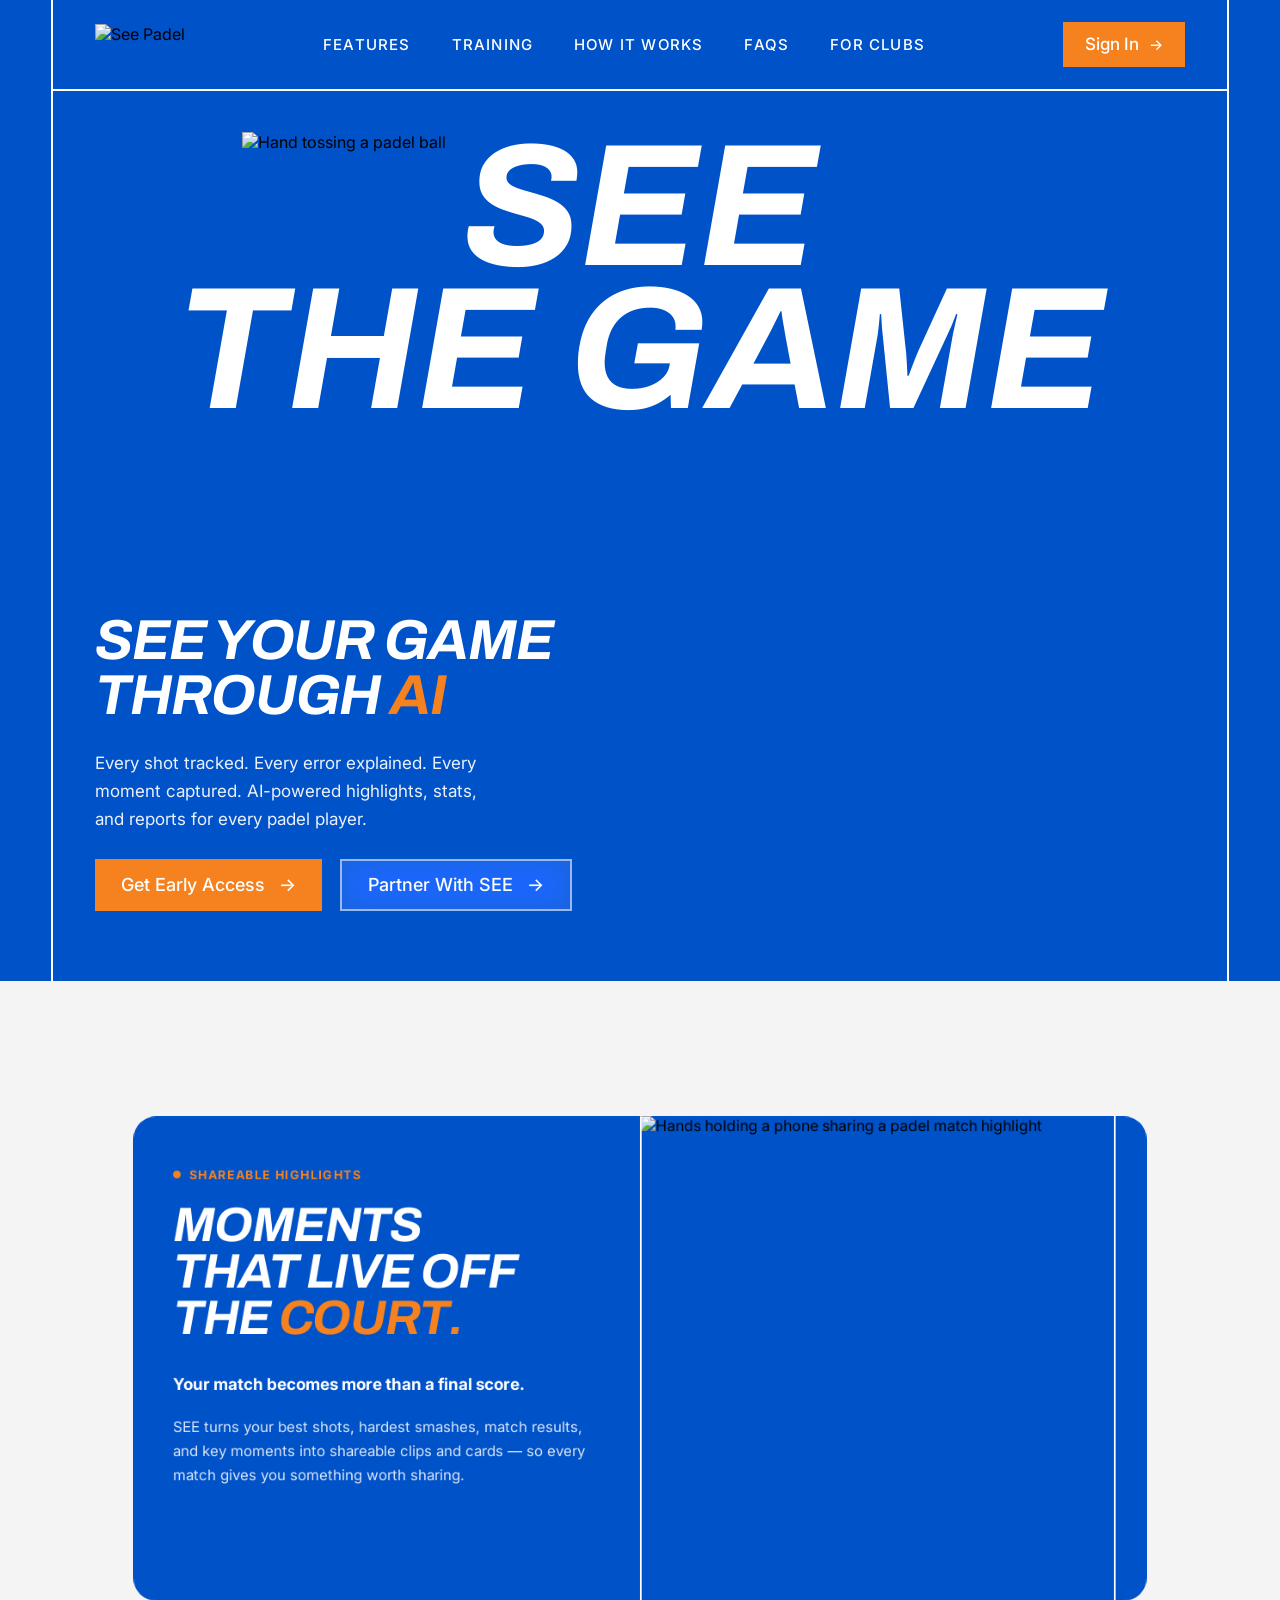
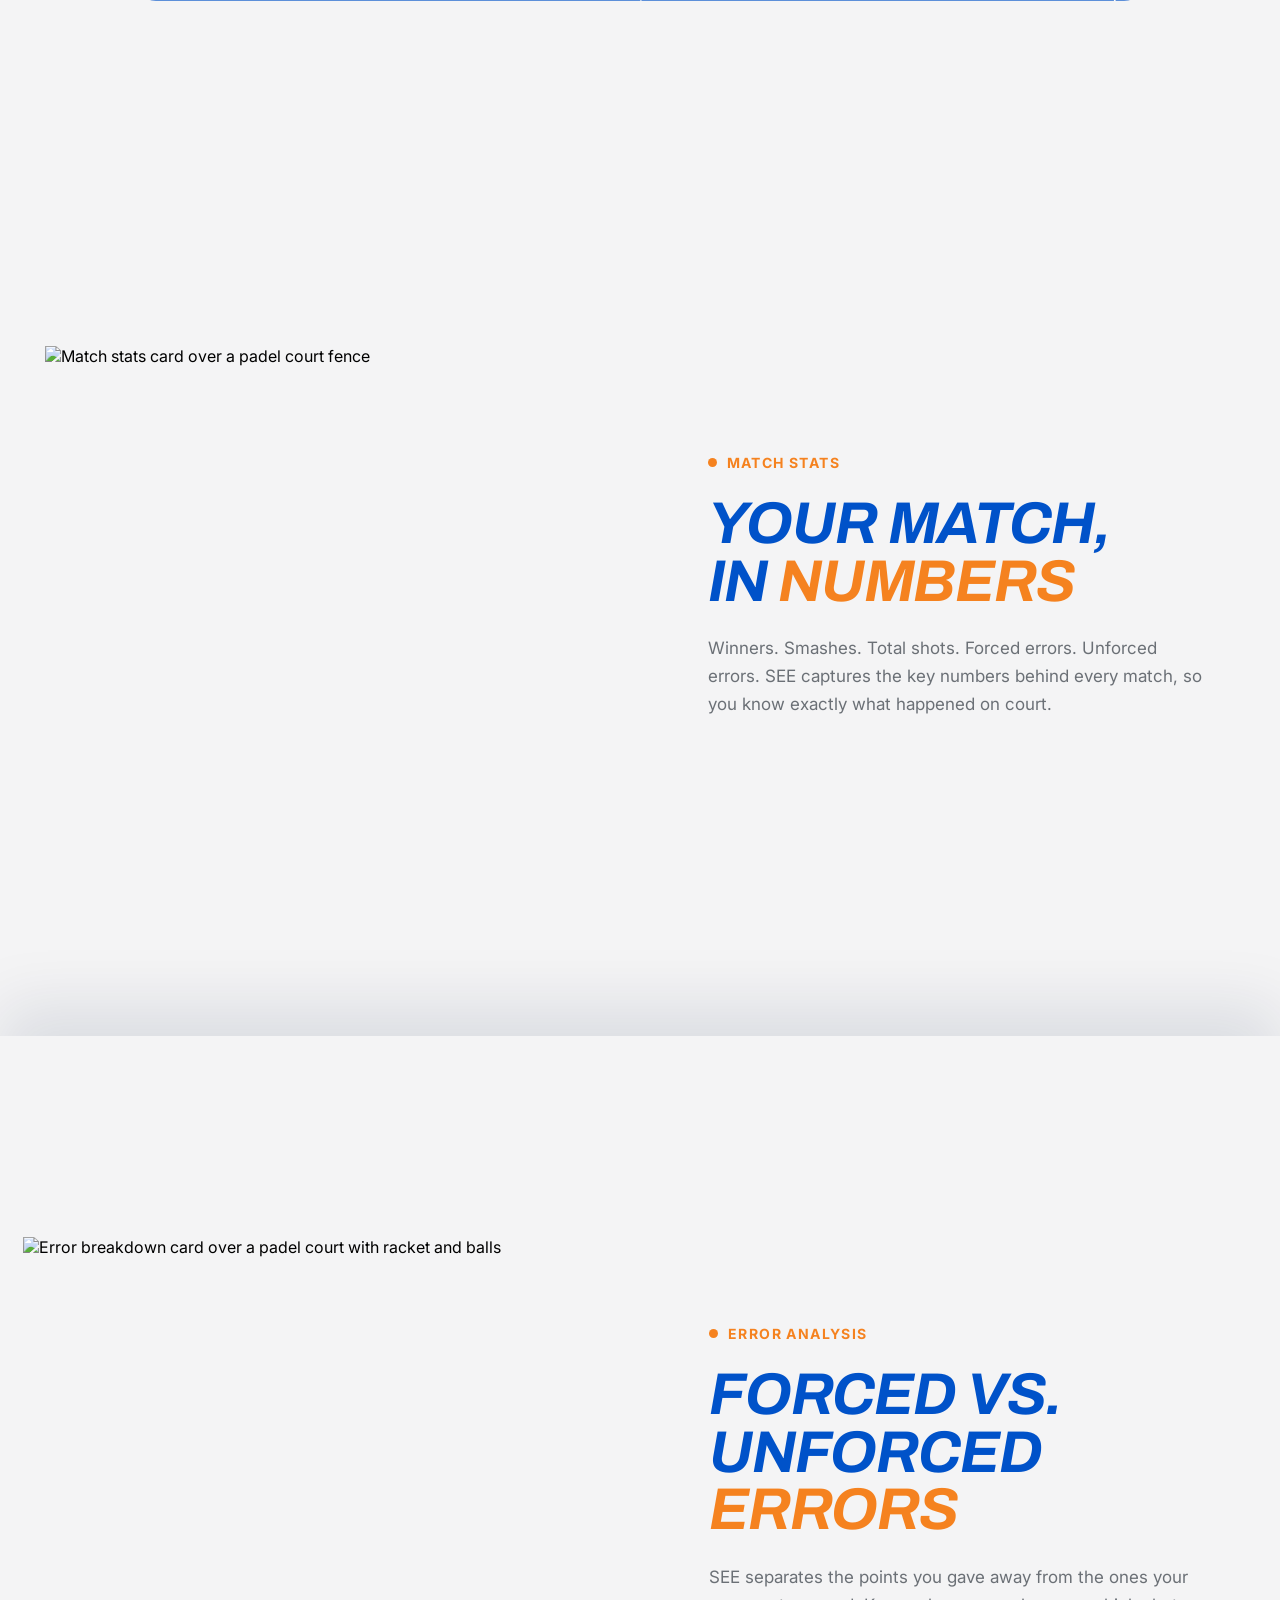
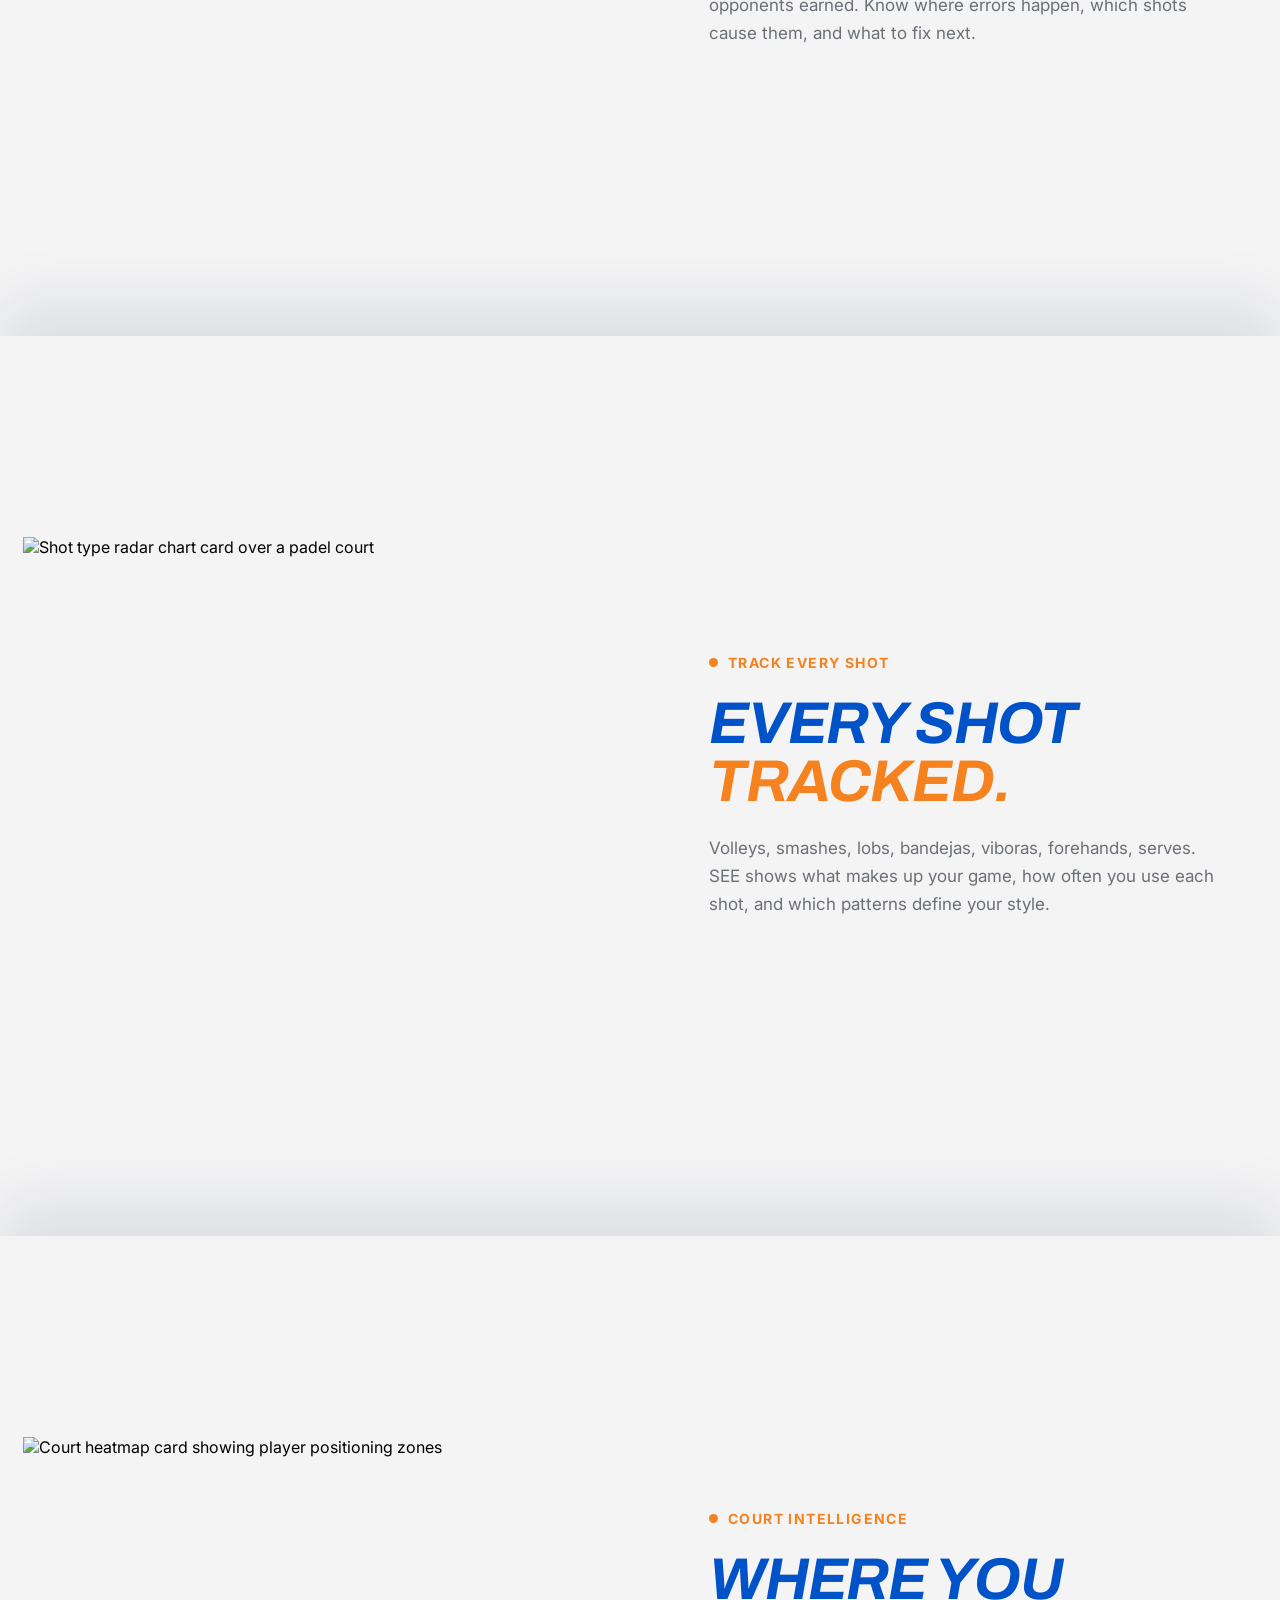
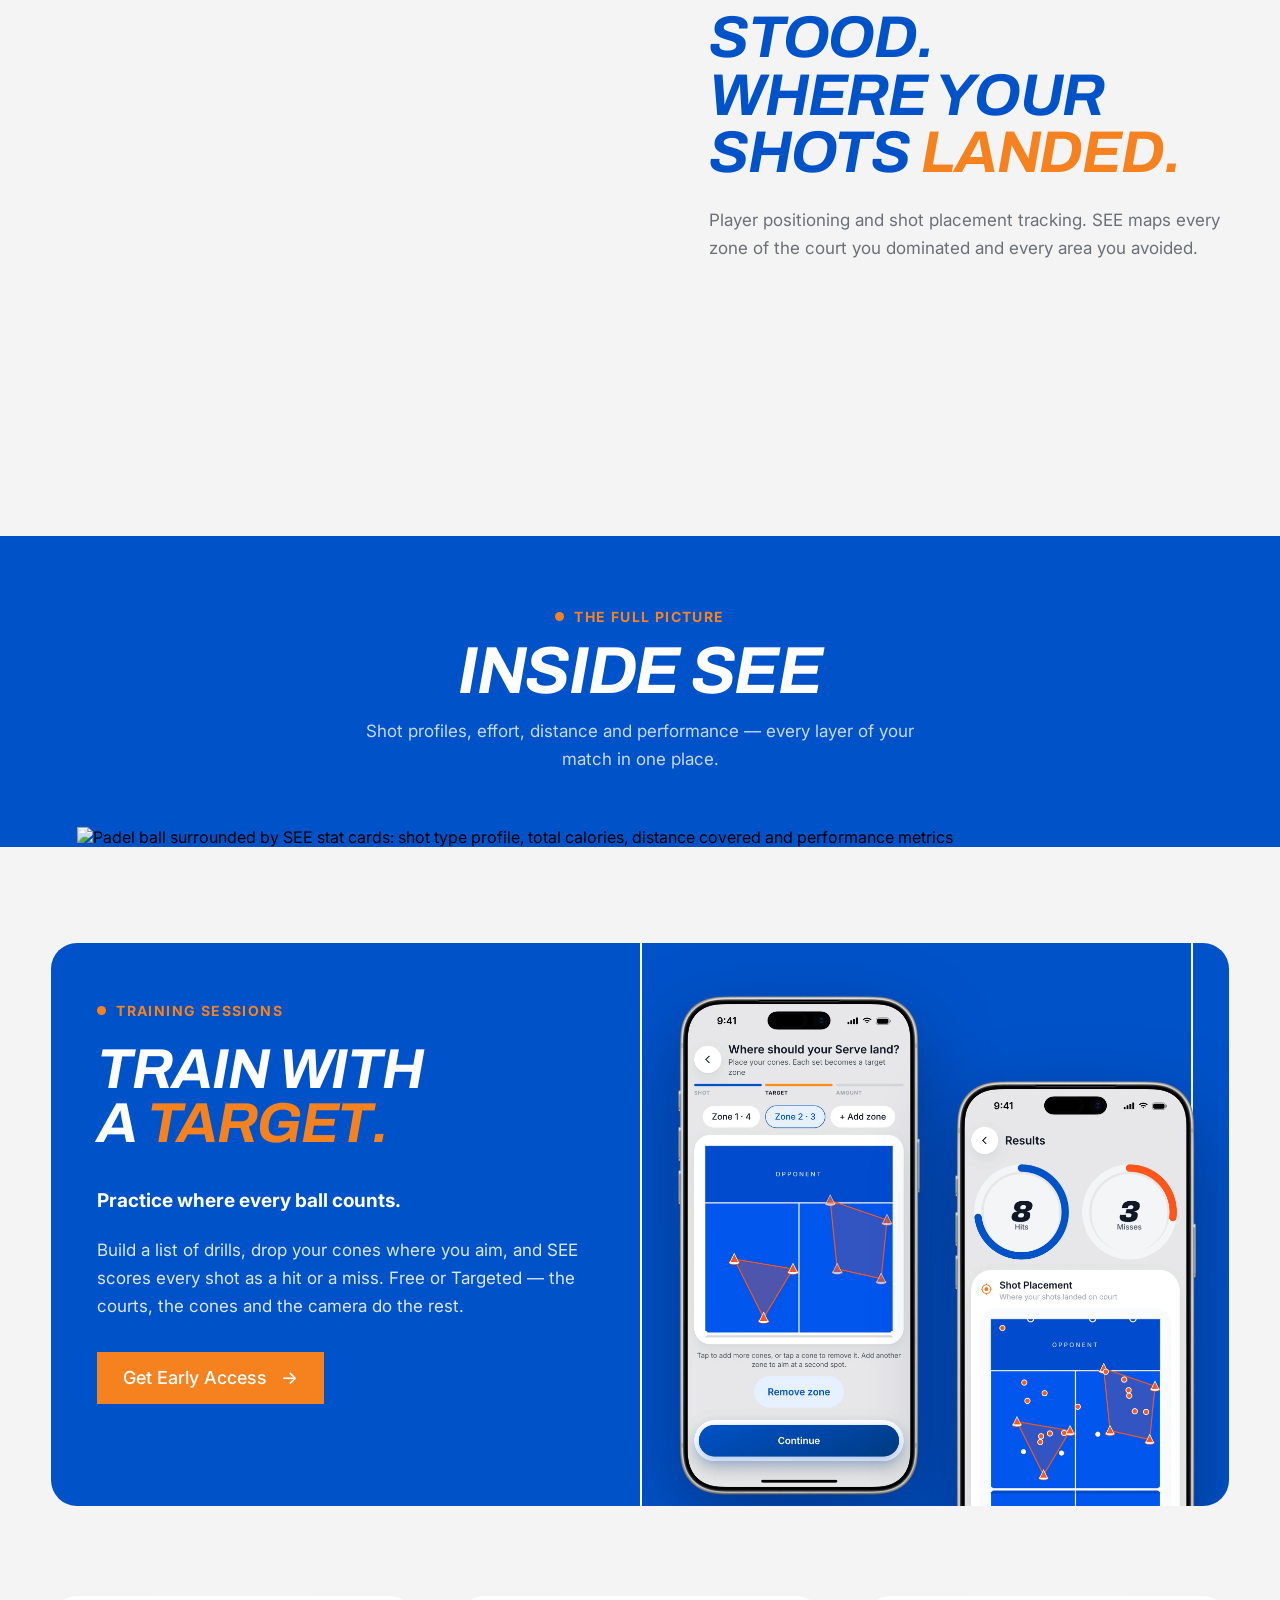
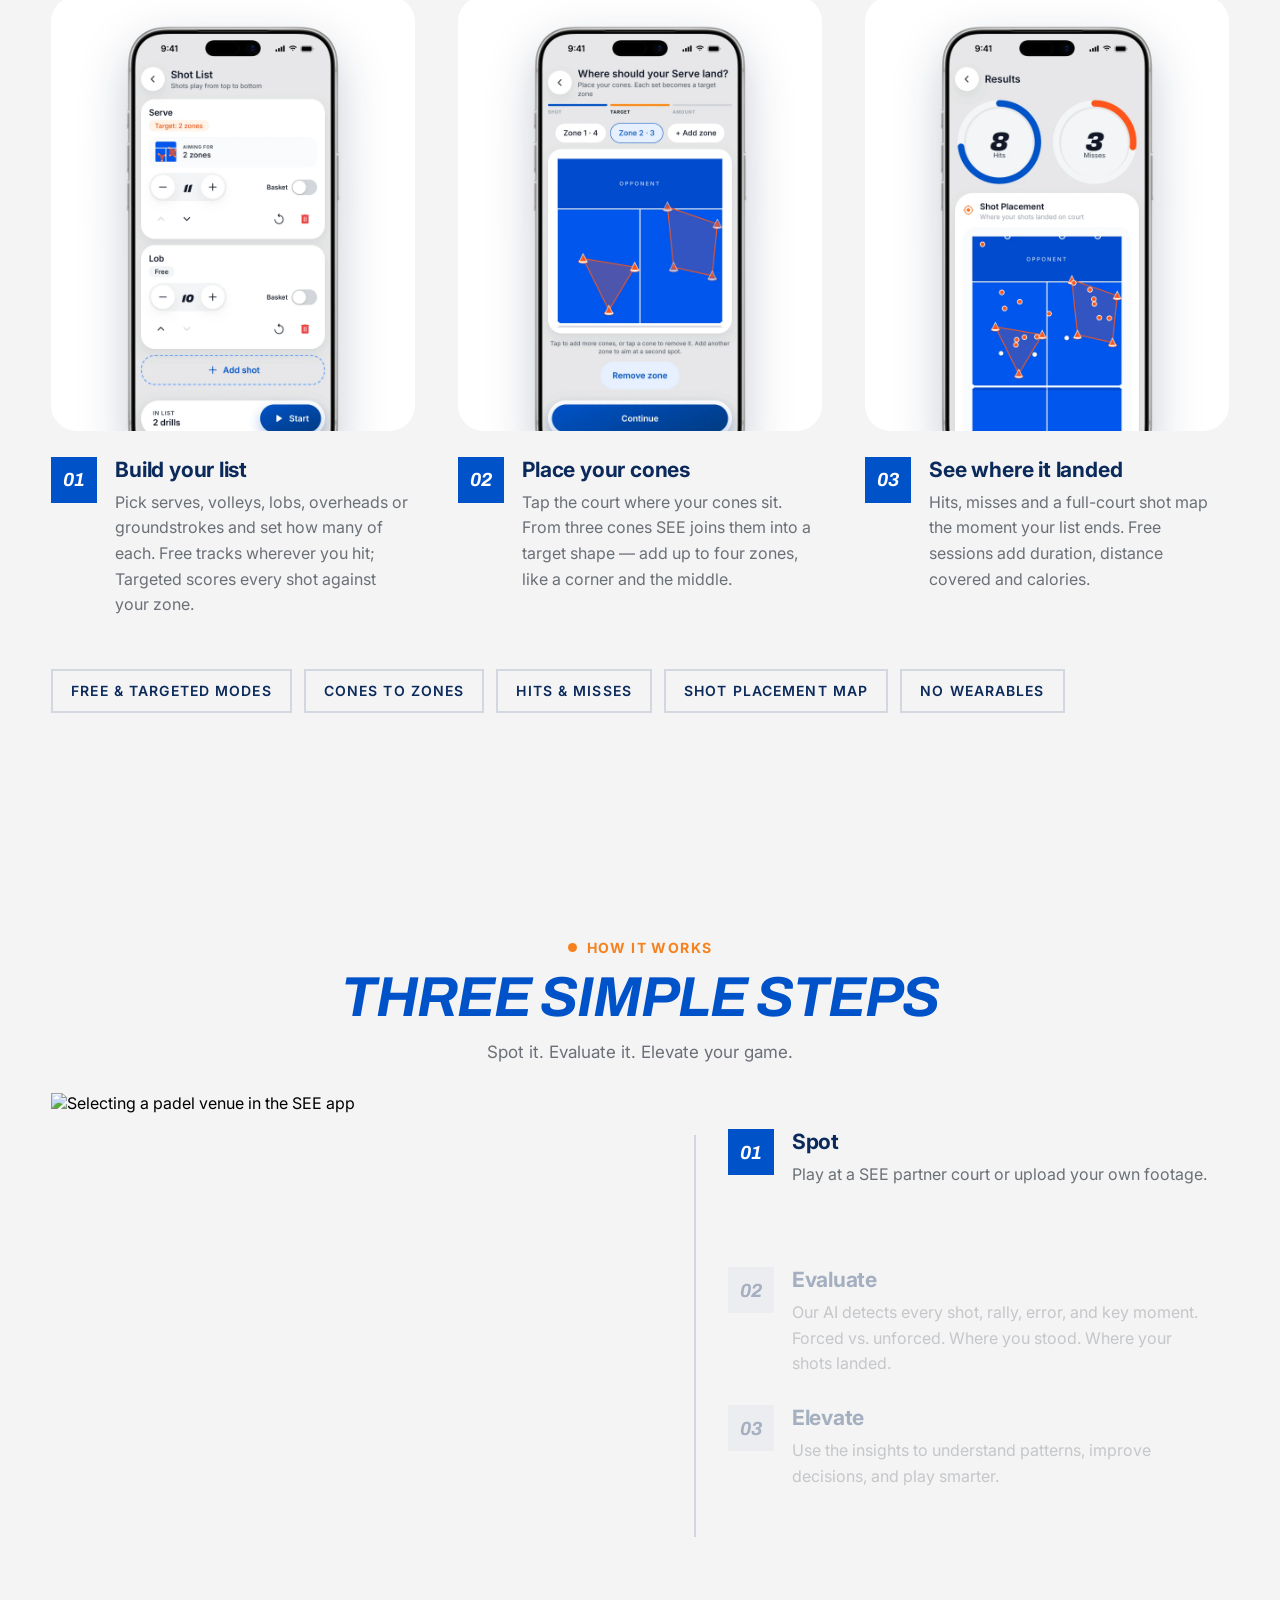
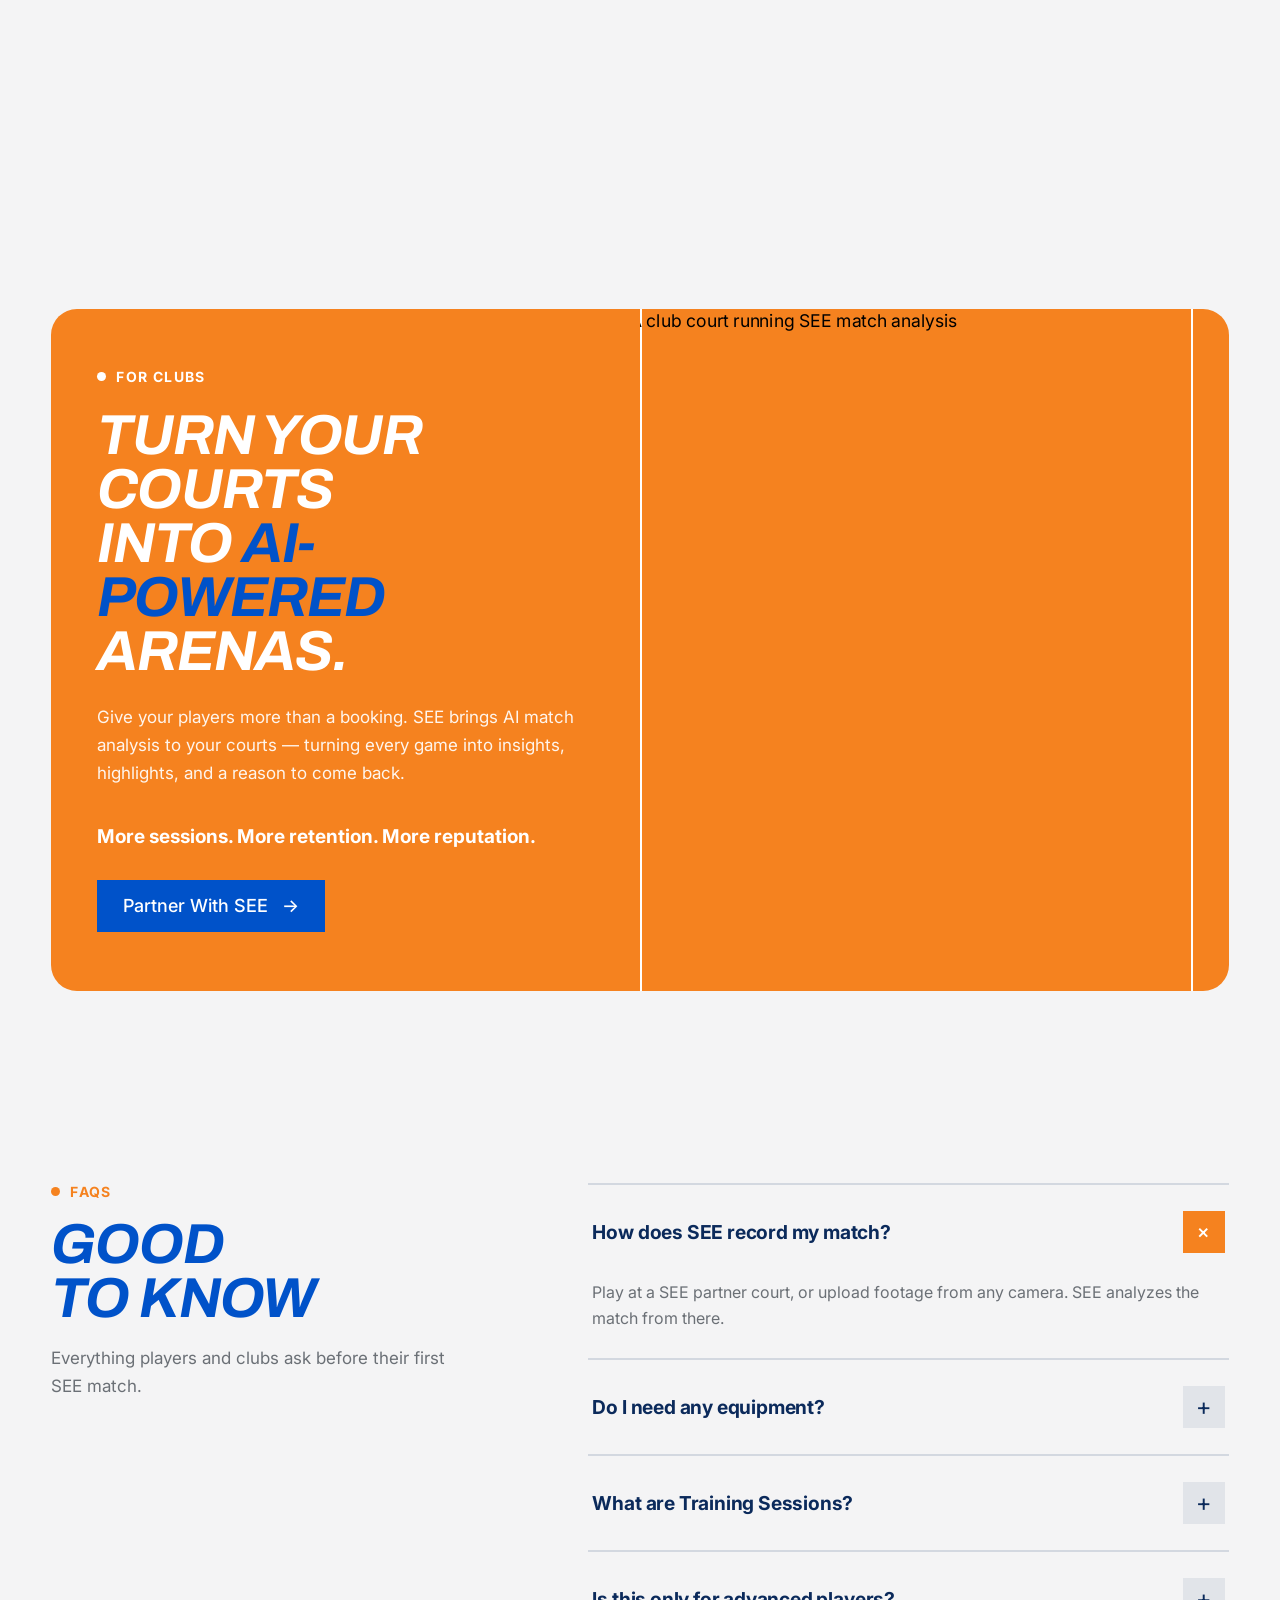
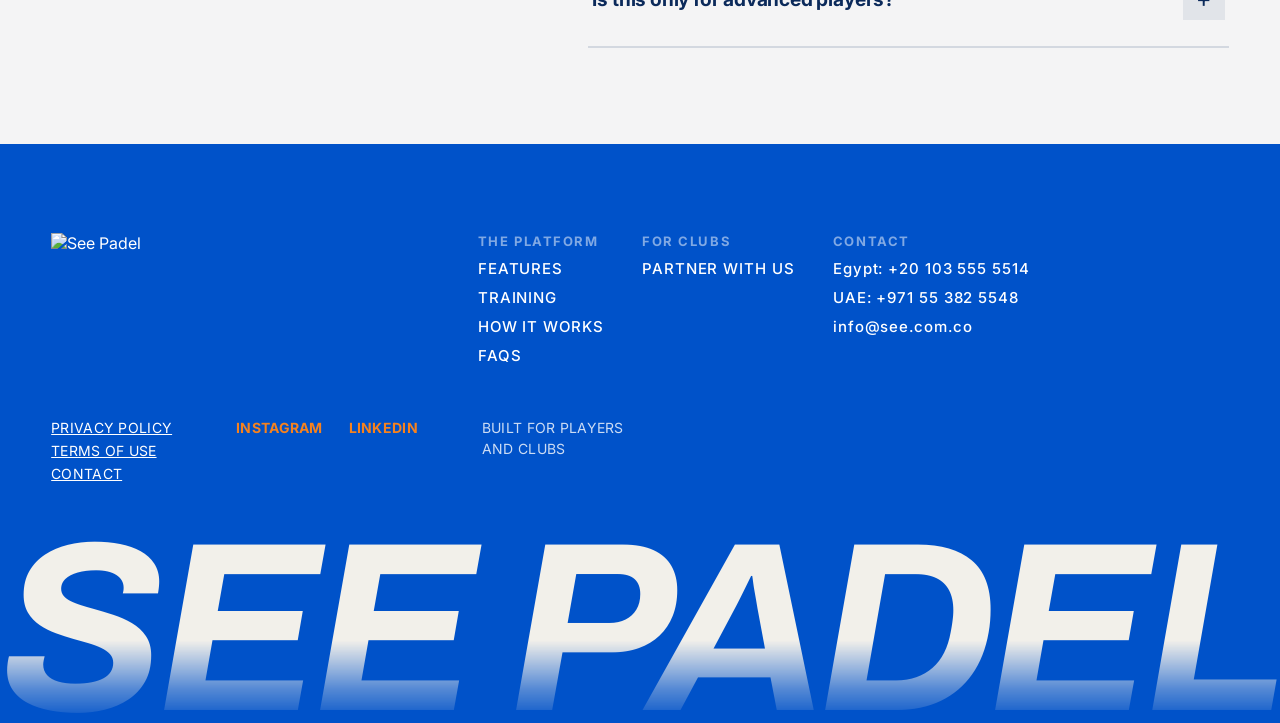
==== commit 566bc741: "Add Training Sessions section with iPhone mockups, nav links and FAQ Co-Authored-By: Claude Sonnet 5" ====
--- a/index.html
+++ b/index.html
@@ -5,26 +5,11 @@
 <meta name="viewport" content="width=device-width, initial-scale=1">
 <title>See Padel — See your game through AI</title>
 <meta name="description" content="Every shot tracked. Every error explained. Every moment captured. AI-powered highlights, stats, and reports for every padel player.">
-<link rel="icon" type="image/png" sizes="32x32" href="./assets/favicon-32.png">
-<link rel="apple-touch-icon" href="./assets/apple-touch-icon.png">
-<meta property="og:type" content="website">
-<meta property="og:site_name" content="See Padel">
-<meta property="og:title" content="See Padel — See your game through AI">
-<meta property="og:description" content="Every shot tracked. Every error explained. Every moment captured. AI-powered highlights, stats, and reports for every padel player.">
-<meta property="og:url" content="https://see-padel.vercel.app/">
-<meta property="og:image" content="https://see-padel.vercel.app/assets/og-image.jpg">
-<meta property="og:image:width" content="1200">
-<meta property="og:image:height" content="680">
-<meta name="twitter:card" content="summary_large_image">
-<meta name="twitter:title" content="See Padel — See your game through AI">
-<meta name="twitter:description" content="Every shot tracked. Every error explained. Every moment captured. AI-powered highlights, stats, and reports for every padel player.">
-<meta name="twitter:image" content="https://see-padel.vercel.app/assets/og-image.jpg">
+<link rel="icon" href="./assets/logo-mark.png">
 <link rel="preconnect" href="https://fonts.googleapis.com">
 <link rel="preconnect" href="https://fonts.gstatic.com" crossorigin>
 <link href="https://fonts.googleapis.com/css2?family=Archivo:ital,wght@0,400..900;1,400..900&family=Inter:wght@400;500;600;700&display=swap" rel="stylesheet">
-<link rel="preload" as="image" href="./assets/bg-noise.webp" fetchpriority="high">
-<link rel="preload" as="image" href="./assets/hero.webp" fetchpriority="high">
-<link rel="stylesheet" href="./styles.css?v=opt1">
+<link rel="stylesheet" href="./styles.css">
 </head>
 <body>
 
@@ -92,7 +77,7 @@
 
 <!-- ==================== SHAREABLE HIGHLIGHTS ==================== -->
 <section style="position:relative;z-index:1;background:#F4F4F5;padding:96px clamp(20px,4vw,72px);font-family:'Inter',system-ui,sans-serif">
-  <div data-r="hl" style="position:relative;width:100%;margin:0 auto;display:grid;grid-template-columns:1fr 1fr;align-items:stretch;border-radius:26px;overflow:hidden;background-color:#0052C9;background-image:url('./assets/bg-noise.webp');background-size:1150px auto;background-repeat:repeat;background-position:top center">
+  <div data-r="hl" style="position:relative;width:100%;margin:0 auto;display:grid;grid-template-columns:1fr 1fr;align-items:stretch;border-radius:26px;overflow:hidden;background-color:#0052C9;background-image:url('./assets/bg-noise.png');background-size:1150px auto;background-repeat:repeat;background-position:top center">
 
     <div style="display:flex;flex-direction:column;gap:24px;padding:clamp(40px,4.6vw,86px) clamp(28px,3.6vw,72px)">
       <div style="display:flex;align-items:center;gap:10px;color:#F5821F;font-size:14px;font-weight:700;letter-spacing:0.1em;text-transform:uppercase">
@@ -117,6 +102,7 @@
   <section data-r="feat" style="position:sticky;top:0;min-height:100vh;display:grid;grid-template-columns:1.15fr minmax(320px,1fr);align-items:center;gap:60px;background:#F4F4F5;padding:96px 72px;font-family:'Inter',system-ui,sans-serif">
     <div data-r="feat-card" data-r-keep-aspect="true" style="position:relative;width:100%;aspect-ratio:1.309 / 1;overflow:visible">
       <img src="./assets/feat-match-stats-sm.webp" loading="lazy" decoding="async" alt="Match stats card over a padel court fence" style="position:absolute;top:-4.60%;left:-4.69%;display:block;width:109.39%;height:112.28%;object-fit:fill">
+      <img data-r="feat-img-m" src="./assets/feat1-mobile-sm.webp" loading="lazy" decoding="async" alt="Match stats card over a padel court fence" style="display:none">
     </div>
     <div style="display:flex;flex-direction:column;gap:24px;max-width:620px">
       <div style="display:flex;align-items:center;gap:10px;color:#F5821F;font-size:14px;font-weight:700;letter-spacing:0.1em;text-transform:uppercase">
@@ -130,6 +116,7 @@
   <section data-r="feat" style="position:sticky;top:0;min-height:100vh;display:grid;grid-template-columns:1.15fr minmax(320px,1fr);align-items:center;gap:60px;background:#F4F4F5;padding:96px clamp(20px,4vw,72px);box-shadow:0 -30px 60px rgba(10,30,70,0.10);font-family:'Inter',system-ui,sans-serif">
     <div data-r="feat-card" data-r-keep-aspect="true" style="position:relative;width:100%;aspect-ratio:1.309 / 1;overflow:visible">
       <img src="./assets/feat-error-analysis-sm.webp" loading="lazy" decoding="async" alt="Error breakdown card over a padel court with racket and balls" style="position:absolute;top:-4.60%;left:-4.69%;display:block;width:109.39%;height:112.28%;object-fit:fill">
+      <img data-r="feat-img-m" src="./assets/feat2-mobile-sm.webp" loading="lazy" decoding="async" alt="Error breakdown card over a padel court with racket and balls" style="display:none">
     </div>
     <div style="display:flex;flex-direction:column;gap:24px;max-width:620px">
       <div style="display:flex;align-items:center;gap:10px;color:#F5821F;font-size:14px;font-weight:700;letter-spacing:0.1em;text-transform:uppercase">
@@ -143,6 +130,7 @@
   <section data-r="feat" style="position:sticky;top:0;min-height:100vh;display:grid;grid-template-columns:1.15fr minmax(320px,1fr);align-items:center;gap:60px;background:#F4F4F5;padding:96px clamp(20px,4vw,72px);box-shadow:0 -30px 60px rgba(10,30,70,0.10);font-family:'Inter',system-ui,sans-serif">
     <div data-r="feat-card" data-r-keep-aspect="true" style="position:relative;width:100%;aspect-ratio:1.309 / 1;overflow:visible">
       <img src="./assets/feat-shot-type-sm.webp" loading="lazy" decoding="async" alt="Shot type radar chart card over a padel court" style="position:absolute;top:-4.60%;left:-4.69%;display:block;width:109.39%;height:112.28%;object-fit:fill">
+      <img data-r="feat-img-m" src="./assets/feat3-mobile-sm.webp" loading="lazy" decoding="async" alt="Shot type radar chart card over a padel court" style="display:none">
     </div>
     <div style="display:flex;flex-direction:column;gap:24px;max-width:620px">
       <div style="display:flex;align-items:center;gap:10px;color:#F5821F;font-size:14px;font-weight:700;letter-spacing:0.1em;text-transform:uppercase">
@@ -156,6 +144,7 @@
   <section data-r="feat" style="position:sticky;top:0;min-height:100vh;display:grid;grid-template-columns:1.15fr minmax(320px,1fr);align-items:center;gap:60px;background:#F4F4F5;padding:96px clamp(20px,4vw,72px);box-shadow:0 -30px 60px rgba(10,30,70,0.10);font-family:'Inter',system-ui,sans-serif">
     <div data-r="feat-card" data-r-keep-aspect="true" style="position:relative;width:100%;aspect-ratio:1.309 / 1;overflow:visible">
       <img src="./assets/feat-heatmap-sm.webp" loading="lazy" decoding="async" alt="Court heatmap card showing player positioning zones" style="position:absolute;top:-4.60%;left:-4.69%;display:block;width:109.39%;height:112.28%;object-fit:fill">
+      <img data-r="feat-img-m" src="./assets/feat4-mobile-sm.webp" loading="lazy" decoding="async" alt="Court heatmap card showing player positioning zones" style="display:none">
     </div>
     <div style="display:flex;flex-direction:column;gap:24px;max-width:620px">
       <div style="display:flex;align-items:center;gap:10px;color:#F5821F;font-size:14px;font-weight:700;letter-spacing:0.1em;text-transform:uppercase">
@@ -166,45 +155,7 @@
     </div>
   </section>
 
-  <script>if (window.matchMedia('(max-width:767px)').matches) { document.querySelectorAll('[data-r="feat"]').forEach(function (el) { el.remove(); }); }</script>
-
-  <!-- ==================== MOBILE FEATURES (standalone) ==================== -->
-  <div class="mfeat-list">
-    <div class="mfeat-card">
-      <div class="mfeat-media"><img class="mfeat-img" src="./assets/mfeat1.webp" loading="lazy" decoding="async" alt="Match stats card over a padel court fence"></div>
-      <div class="mfeat-body">
-        <div class="mfeat-eyebrow"><span class="mfeat-dot"></span>Match Stats</div>
-        <h3 class="mfeat-h">Your match, in <span class="mfeat-accent">numbers</span></h3>
-        <p class="mfeat-p">Winners. Smashes. Total shots. Forced errors. Unforced errors. SEE captures the key numbers behind every match, so you know exactly what happened on court.</p>
-      </div>
-    </div>
-    <div class="mfeat-card">
-      <div class="mfeat-media"><img class="mfeat-img" src="./assets/mfeat2.webp" loading="lazy" decoding="async" alt="Error breakdown card over a padel court with racket and balls"></div>
-      <div class="mfeat-body">
-        <div class="mfeat-eyebrow"><span class="mfeat-dot"></span>Error Analysis</div>
-        <h3 class="mfeat-h">Forced vs. unforced <span class="mfeat-accent">errors</span></h3>
-        <p class="mfeat-p">SEE separates the points you gave away from the ones your opponents earned. Know where errors happen, which shots cause them, and what to fix next.</p>
-      </div>
-    </div>
-    <div class="mfeat-card">
-      <div class="mfeat-media"><img class="mfeat-img" src="./assets/mfeat3.webp" loading="lazy" decoding="async" alt="Shot type radar chart card over a padel court"></div>
-      <div class="mfeat-body">
-        <div class="mfeat-eyebrow"><span class="mfeat-dot"></span>Track every shot</div>
-        <h3 class="mfeat-h">Every shot <span class="mfeat-accent">tracked.</span></h3>
-        <p class="mfeat-p">Volleys, smashes, lobs, bandejas, viboras, forehands, serves. SEE shows what makes up your game, how often you use each shot, and which patterns define your style.</p>
-      </div>
-    </div>
-    <div class="mfeat-card">
-      <div class="mfeat-media"><img class="mfeat-img" src="./assets/mfeat4.webp" loading="lazy" decoding="async" alt="Court heatmap card showing player positioning zones"></div>
-      <div class="mfeat-body">
-        <div class="mfeat-eyebrow"><span class="mfeat-dot"></span>Court Intelligence</div>
-        <h3 class="mfeat-h">Where you stood. Where your shots <span class="mfeat-accent">landed.</span></h3>
-        <p class="mfeat-p">Player positioning and shot placement tracking. SEE maps every zone of the court you dominated and every area you avoided.</p>
-      </div>
-    </div>
-  </div>
-
-  <section data-r="inside" style="position:relative;overflow:hidden;background-color:#0052C9;background-image:url('./assets/bg-noise.webp');background-size:1150px auto;background-repeat:repeat;background-position:top center;padding:clamp(64px,8vh,110px) 0 0;font-family:'Inter',system-ui,sans-serif">
+  <section data-r="inside" style="position:relative;overflow:hidden;background-color:#0052C9;background-image:url('./assets/bg-noise.png');background-size:1150px auto;background-repeat:repeat;background-position:top center;padding:clamp(64px,8vh,110px) 0 0;font-family:'Inter',system-ui,sans-serif">
     <div style="display:flex;flex-direction:column;align-items:center;gap:14px;text-align:center;padding:0 clamp(20px,4vw,72px)">
       <div style="display:flex;align-items:center;gap:10px;color:#F5821F;font-size:14px;font-weight:700;letter-spacing:0.1em;text-transform:uppercase">
         <span style="width:9px;height:9px;border-radius:50%;background:#F5821F"></span>The full picture
@@ -220,7 +171,7 @@
 <!-- ===================== TRAINING SESSIONS ===================== -->
 <section id="training" style="position:relative;z-index:1;background:#F4F4F5;padding:96px clamp(20px,4vw,72px);font-family:'Inter',system-ui,sans-serif">
 
-  <div data-r="train" style="position:relative;width:100%;margin:0 auto;display:grid;grid-template-columns:1fr 1fr;align-items:stretch;border-radius:26px;overflow:hidden;background-color:#0052C9;background-image:url('./assets/bg-noise.webp');background-size:1150px auto;background-repeat:repeat;background-position:top center">
+  <div data-r="train" style="position:relative;width:100%;margin:0 auto;display:grid;grid-template-columns:1fr 1fr;align-items:stretch;border-radius:26px;overflow:hidden;background-color:#0052C9;background-image:url('./assets/bg-noise.png');background-size:1150px auto;background-repeat:repeat;background-position:top center">
 
     <div style="display:flex;flex-direction:column;gap:24px;padding:clamp(40px,4.6vw,86px) clamp(28px,3.6vw,72px)">
       <div style="display:flex;align-items:center;gap:10px;color:#F5821F;font-size:14px;font-weight:700;letter-spacing:0.1em;text-transform:uppercase">
@@ -346,7 +297,7 @@
 
 <!-- ========================= FOR CLUBS ========================= -->
 <section id="clubs" style="background:#F4F4F5;padding:0 clamp(20px,4vw,72px) 96px;font-family:'Inter',system-ui,sans-serif">
-  <div data-r="cta-panel" class="clubs-panel" style="position:relative;width:100%;margin:0 auto;display:grid;grid-template-columns:1fr 1fr;align-items:stretch;border-radius:26px;overflow:hidden;background-image:url('./assets/bg-noise-white.webp');background-size:1150px auto;background-repeat:repeat;background-position:top center">
+  <div data-r="cta-panel" style="position:relative;width:100%;margin:0 auto;display:grid;grid-template-columns:1fr 1fr;align-items:stretch;border-radius:26px;overflow:hidden;background-color:#F5821F;background-image:url('./assets/bg-noise.png');background-size:1150px auto;background-repeat:repeat;background-position:top center">
 
     <div style="display:flex;flex-direction:column;gap:24px;padding:clamp(40px,4.6vw,86px) clamp(28px,3.6vw,72px)">
       <div style="display:flex;align-items:center;gap:10px;color:#fff;font-size:14px;font-weight:700;letter-spacing:0.1em;text-transform:uppercase">
@@ -427,7 +378,7 @@
 </section>
 
 <!-- =========================== FOOTER =========================== -->
-<footer data-r="footer" style="position:relative;overflow:hidden;display:flex;flex-direction:column;background-color:#0052C9;background-image:url('./assets/bg-noise.webp');background-size:1150px auto;background-repeat:repeat;background-position:top center;padding:clamp(56px,7vw,110px) 0 0;color:#fff;font-family:'Inter',system-ui,sans-serif">
+<footer data-r="footer" style="position:relative;overflow:hidden;display:flex;flex-direction:column;background-color:#0052C9;background-image:url('./assets/bg-noise.png');background-size:1150px auto;background-repeat:repeat;background-position:top center;padding:clamp(56px,7vw,110px) 0 0;color:#fff;font-family:'Inter',system-ui,sans-serif">
 
   <div data-r="footer-top" style="order:1;display:grid;grid-template-columns:1fr 2fr;gap:clamp(28px,4vw,64px);align-items:start;padding:0 clamp(20px,4vw,72px)">
     <img src="./assets/logo-mark.png" alt="See Padel" style="height:44px;width:auto;display:block;margin-bottom:clamp(24px,3vw,44px)">
@@ -493,6 +444,6 @@
   <div data-r="footer-copy-m" style="display:none;order:3;position:relative;z-index:2;margin-top:clamp(28px,3vw,48px);padding:0 clamp(20px,4vw,72px);font-size:13px;line-height:1.5;letter-spacing:0.02em;text-transform:uppercase;color:rgba(255,255,255,0.8)">&copy; See Padel / All rights reserved</div>
 </footer>
 
-<script src="./app.js?v=a4f3693"></script>
+<script src="./app.js"></script>
 </body>
 </html>
--- a/styles.css
+++ b/styles.css
@@ -13,31 +13,9 @@
 a:hover { color:#F5821F; }
 html { scroll-behavior:smooth; }
 
-/* ---- Mobile features (standalone, plain block flow — no sticky/aspect-ratio tricks) ---- */
-.mfeat-list { display:none; }
-@media (max-width:767px) {
-  .mfeat-list { display:flex; flex-direction:column; gap:40px; background:#F4F4F5; padding:56px 20px 96px; font-family:'Inter',system-ui,sans-serif; position:relative; isolation:isolate; z-index:2; }
-  .mfeat-card { display:flex; flex-direction:column; position:sticky; background:#F4F4F5; padding-top:20px; }
-  .mfeat-card:nth-child(1) { top:20px; z-index:1; }
-  .mfeat-card:nth-child(2) { top:44px; z-index:2; }
-  .mfeat-card:nth-child(3) { top:68px; z-index:3; }
-  .mfeat-card:nth-child(4) { top:92px; z-index:4; }
-  .mfeat-media { width:100%; height:56svh; border-radius:26px; overflow:hidden; }
-  .mfeat-img { display:block; width:100%; height:100%; object-fit:cover; }
-  .mfeat-body { display:flex; flex-direction:column; gap:16px; margin-top:24px; }
-  .mfeat-eyebrow { display:flex; align-items:center; gap:10px; color:#F5821F; font-size:14px; font-weight:700; letter-spacing:0.1em; text-transform:uppercase; }
-  .mfeat-dot { width:9px; height:9px; border-radius:50%; background:#F5821F; }
-  .mfeat-h { margin:0; font-family:'Obviously','Archivo',sans-serif; font-style:italic; font-weight:700; font-size:min(6.6vw,40px); line-height:0.98; letter-spacing:-0.02em; text-transform:uppercase; color:#0052C9; }
-  .mfeat-accent { color:#F5821F; }
-  .mfeat-p { margin:0; font-size:15px; line-height:1.55; color:#6B7076; }
-}
-
-/* ---- For clubs CTA panel ---- */
-.clubs-panel { background-color:#F5821F !important; }
-
 /* ---- Hero noise field ---- */
 [data-r="hero"] {
-  background-image:url("./assets/bg-noise.webp");
+  background-image:url("./assets/bg-noise.png");
   background-size:1150px auto;
   background-repeat:repeat;
   background-position:top center;
@@ -138,6 +116,16 @@
   [data-r="train-h2"] { font-size:min(7.4vw,54px) !important; }
   [data-r="train-cta"] a { flex:1 1 auto !important; justify-content:center !important; }
 
+  [data-r="feat"] { grid-template-columns:1fr !important; grid-template-rows:auto auto !important; gap:18px !important; padding:28px 20px !important; position:sticky !important; top:0 !important; height:100svh !important; min-height:0 !important; overflow:hidden !important; align-content:center !important; }
+  [data-r="feat"] p { font-size:15px !important; line-height:1.55 !important; }
+  [data-r="feat"] > div:last-child { gap:14px !important; }
+  [data-r="feat-h2"] { font-size:min(6.6vw,40px) !important; }
+  [data-r="feat-card"] { aspect-ratio:0.759 / 1 !important; height:auto !important; }
+  [data-r="feat-card"][data-r-keep-aspect] { aspect-ratio:0.759 / 1 !important; height:auto !important; min-height:0 !important; max-height:none !important; width:100% !important; max-width:100% !important; margin:0 !important; }
+  [data-r="feat-card"] > img { object-fit:contain !important; object-position:center bottom !important; }
+  [data-r="feat-card"] > img[data-r="feat-img-m"] ~ img, [data-r="feat-card"] > img:not([data-r="feat-img-m"]) { display:none !important; }
+  [data-r="feat-card"] > img[data-r="feat-img-m"] { display:block !important; position:absolute !important; inset:auto !important; top:-4.90% !important; left:-9.10% !important; width:118.20% !important; height:113.47% !important; object-fit:fill !important; }
+
   [data-r="footer"] { display:flex !important; flex-direction:column !important; padding-bottom:0 !important; }
   [data-r="footer-top"] { order:1 !important; grid-template-columns:1fr !important; gap:26px !important; }
   [data-r="footer-top"] img { margin-bottom:34px !important; }
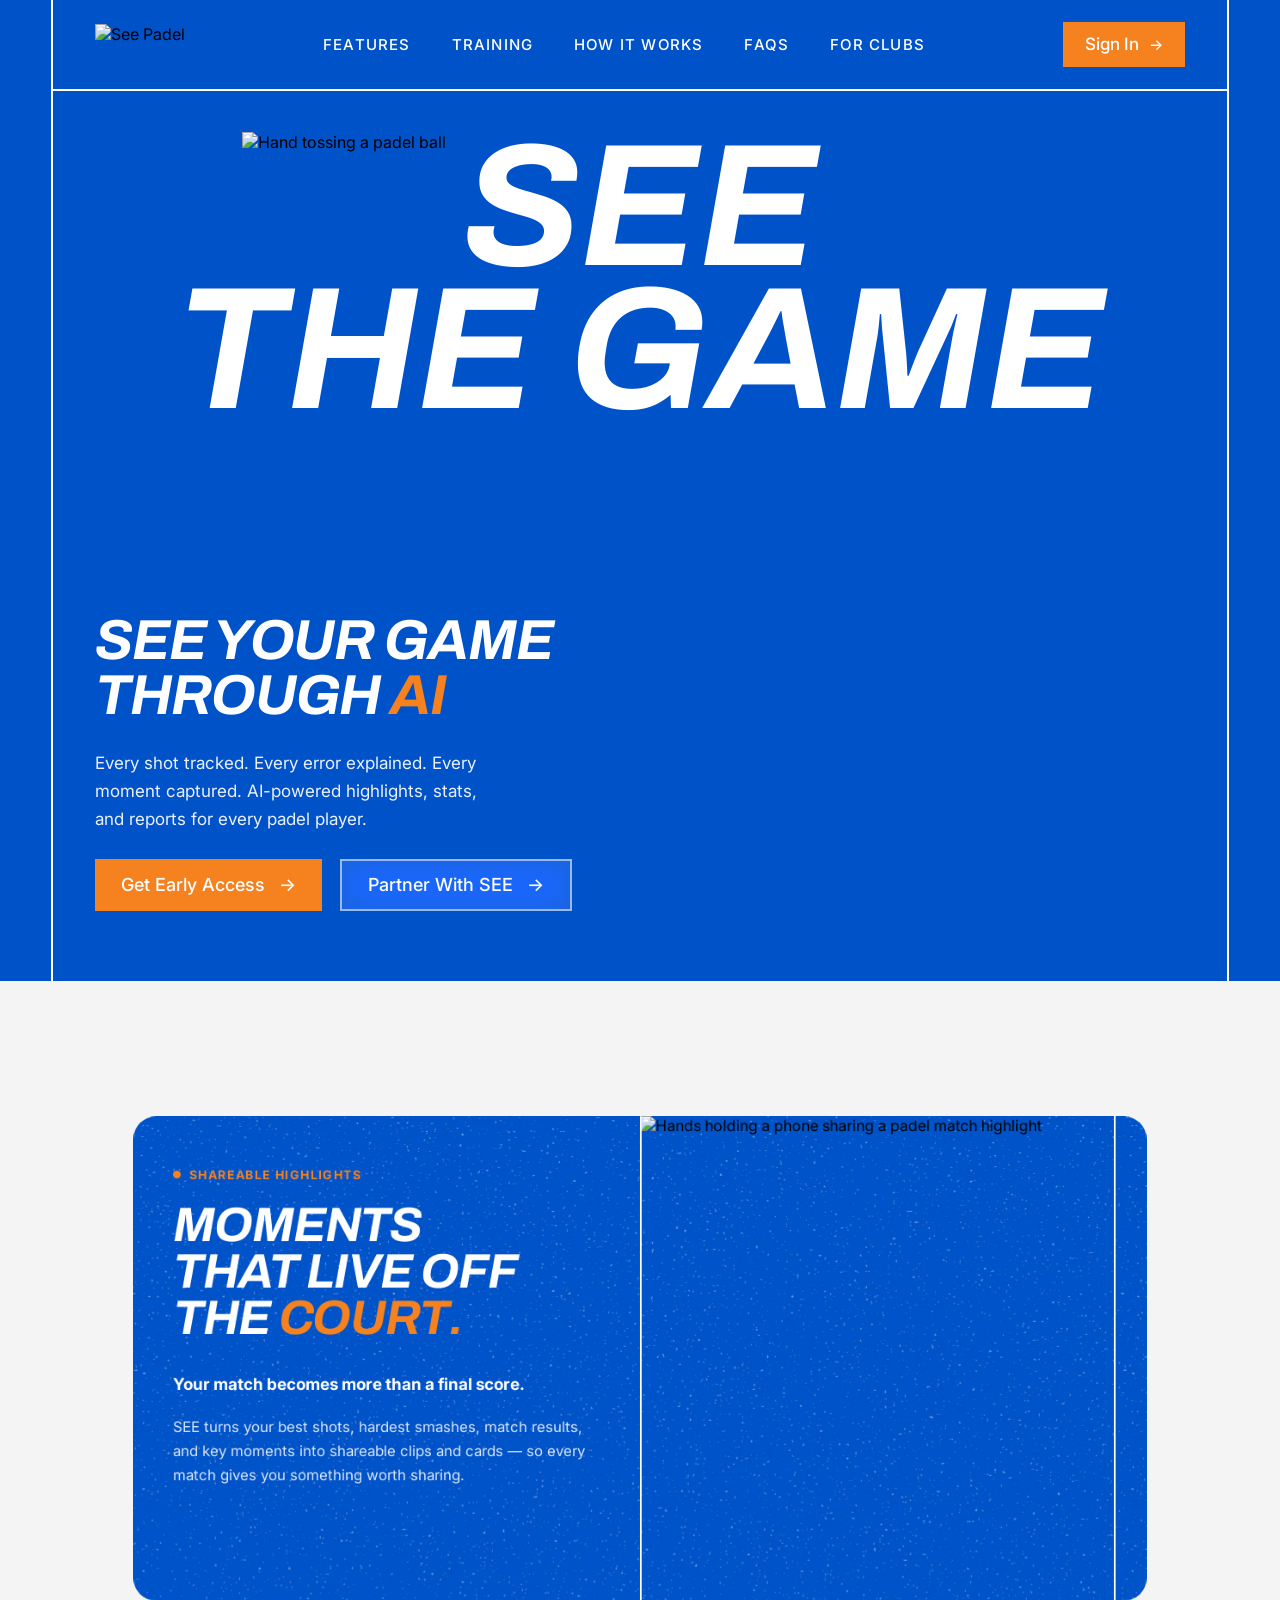
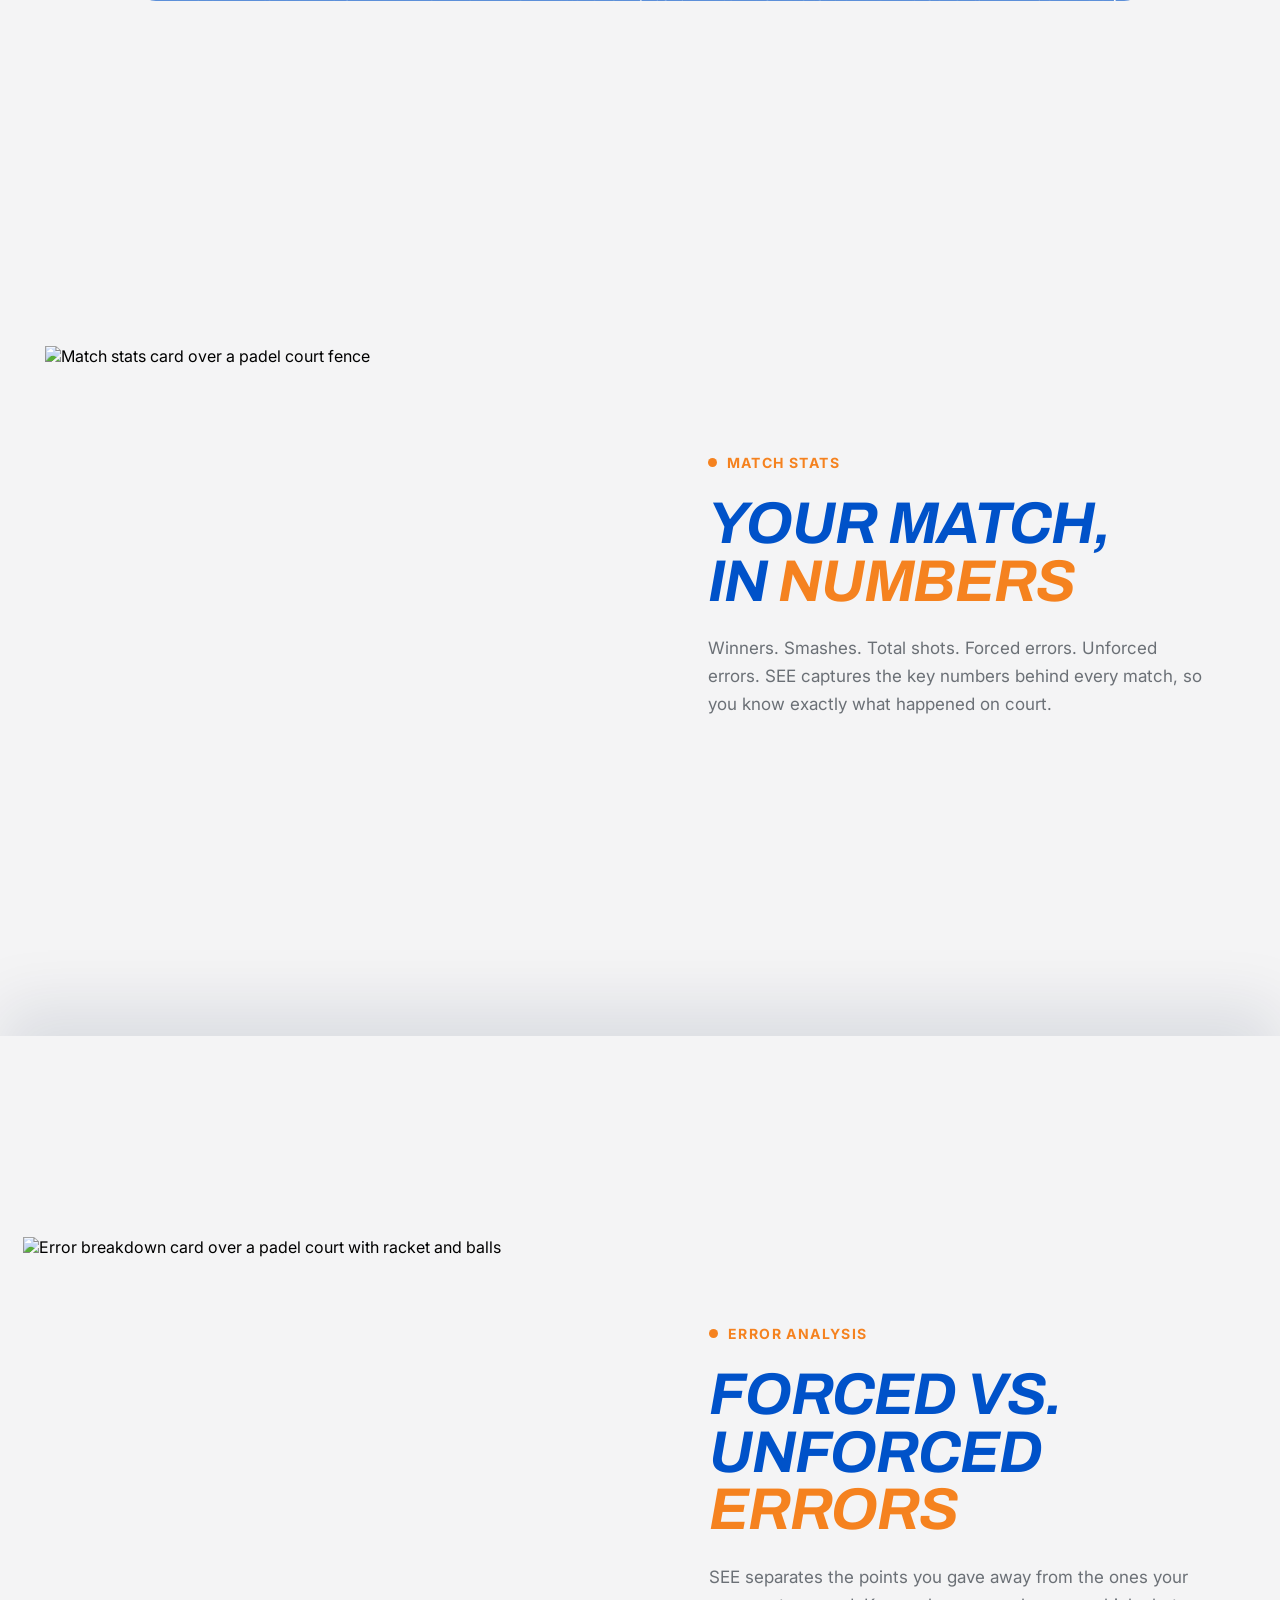
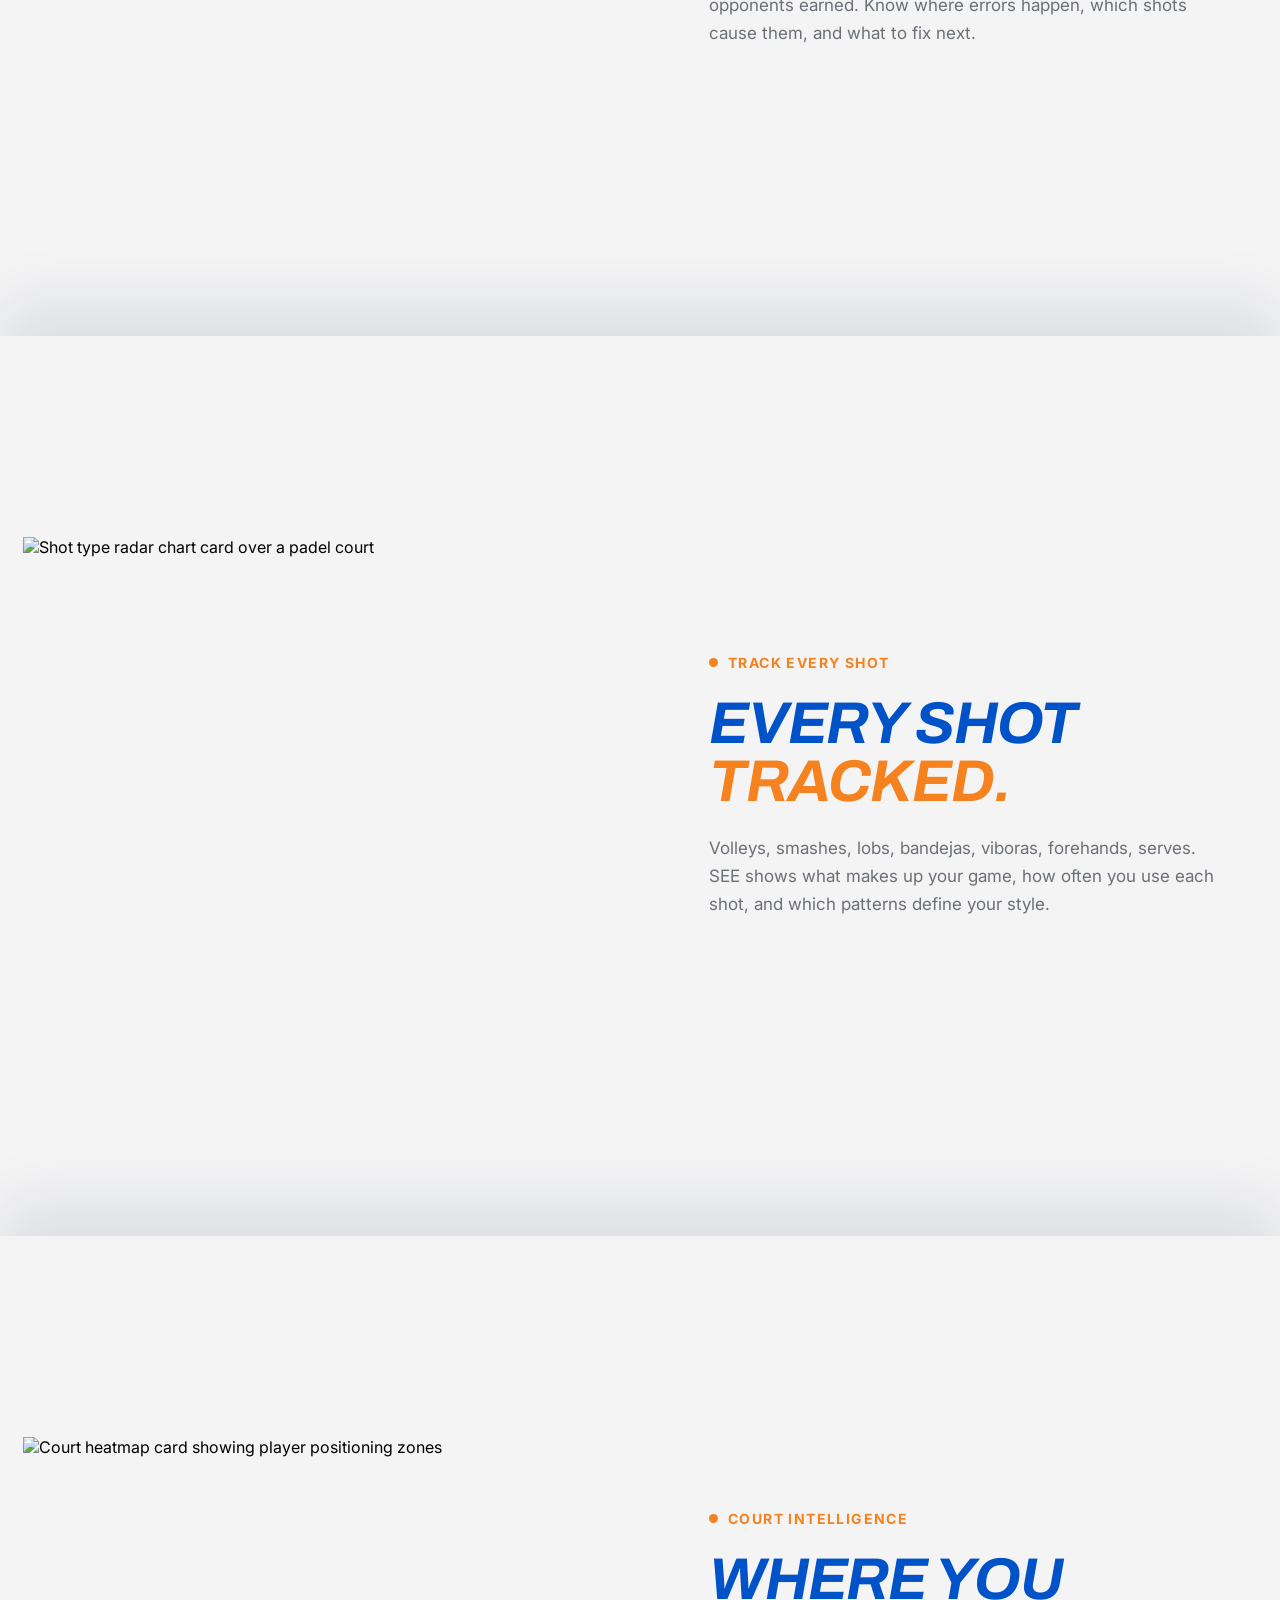
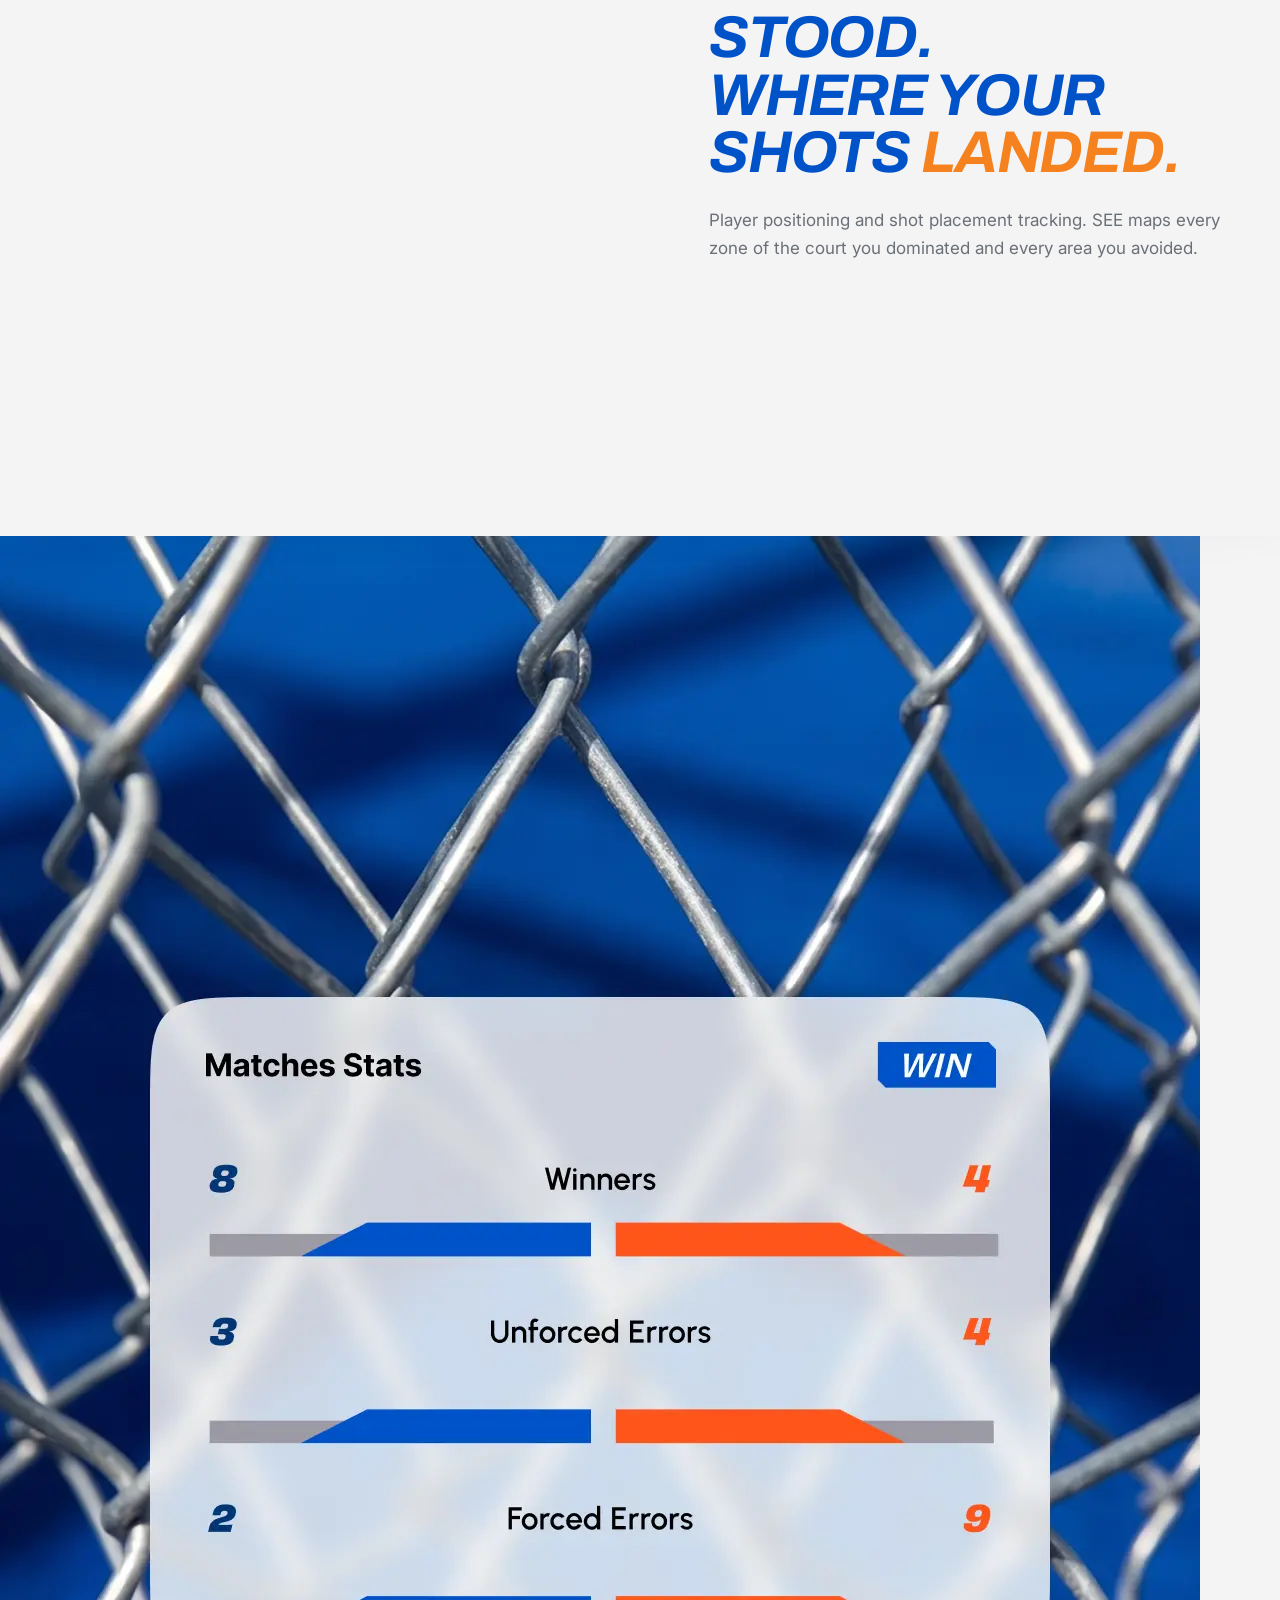
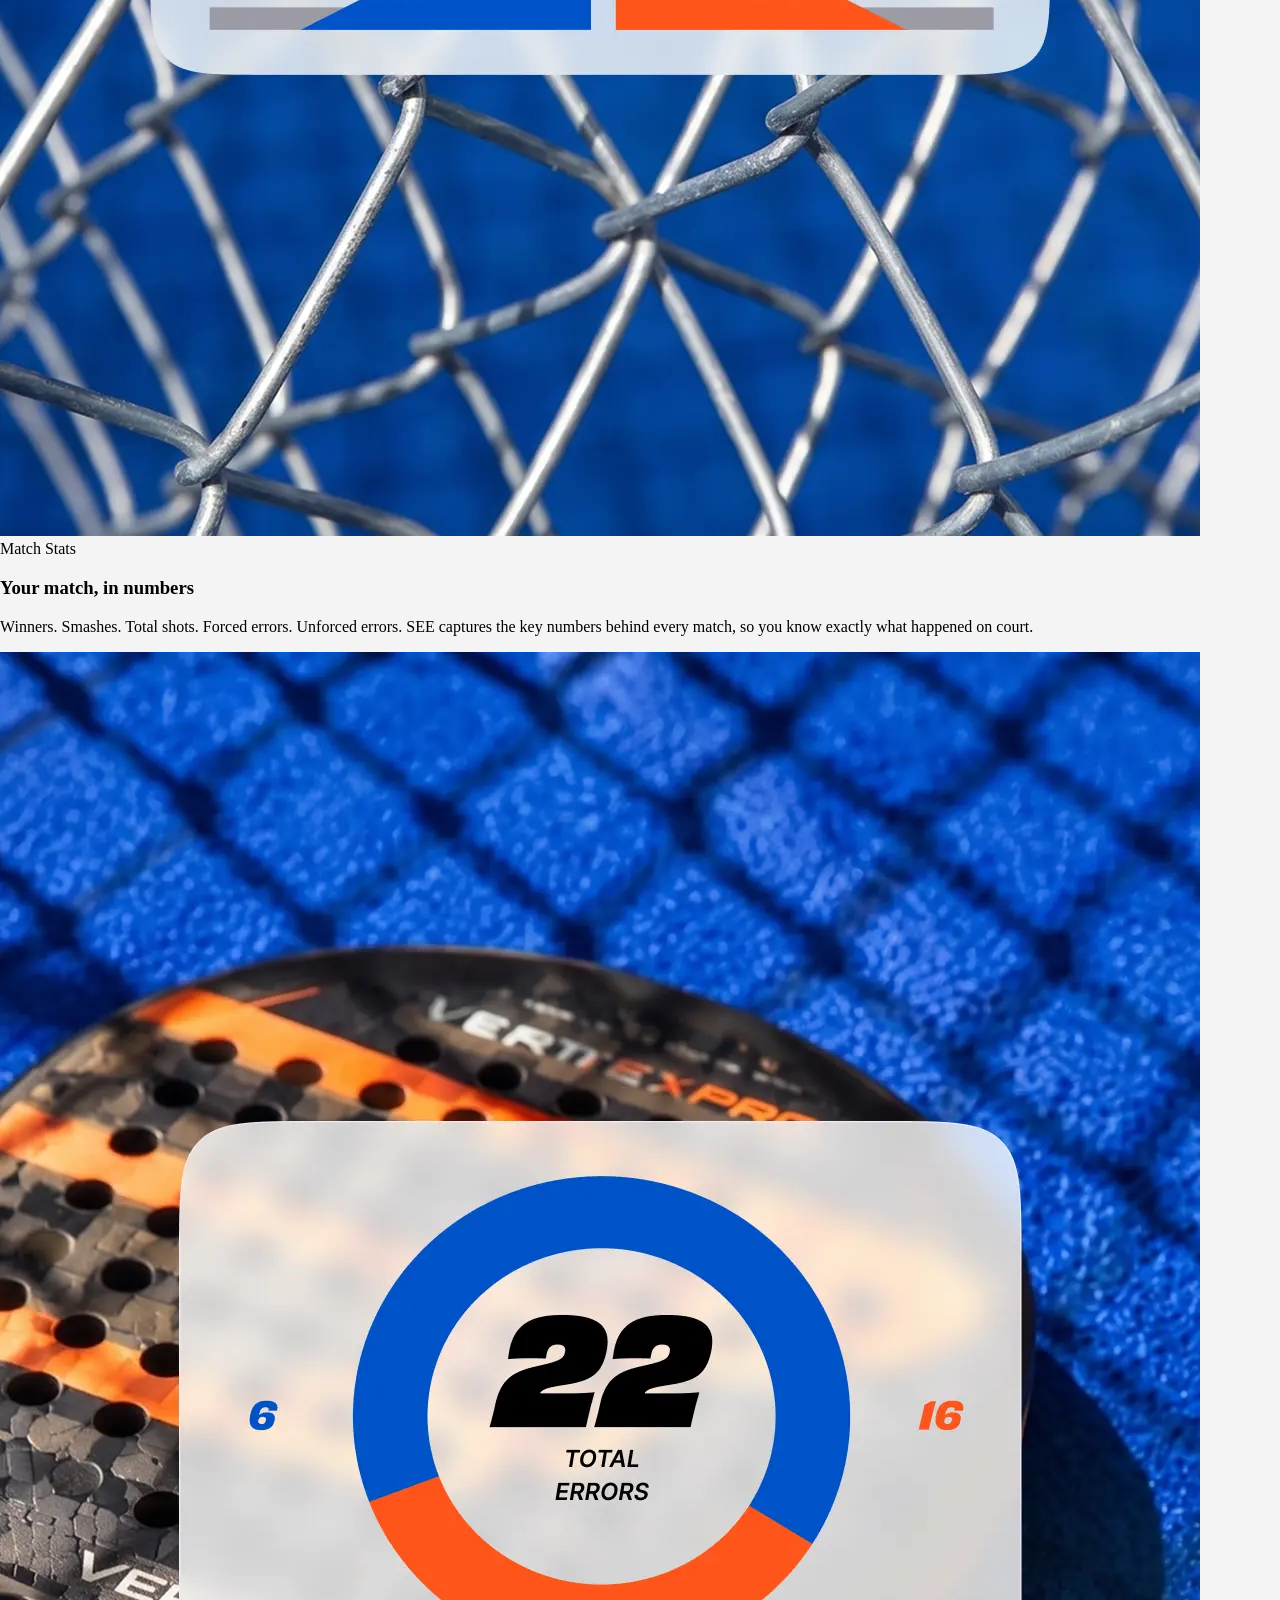
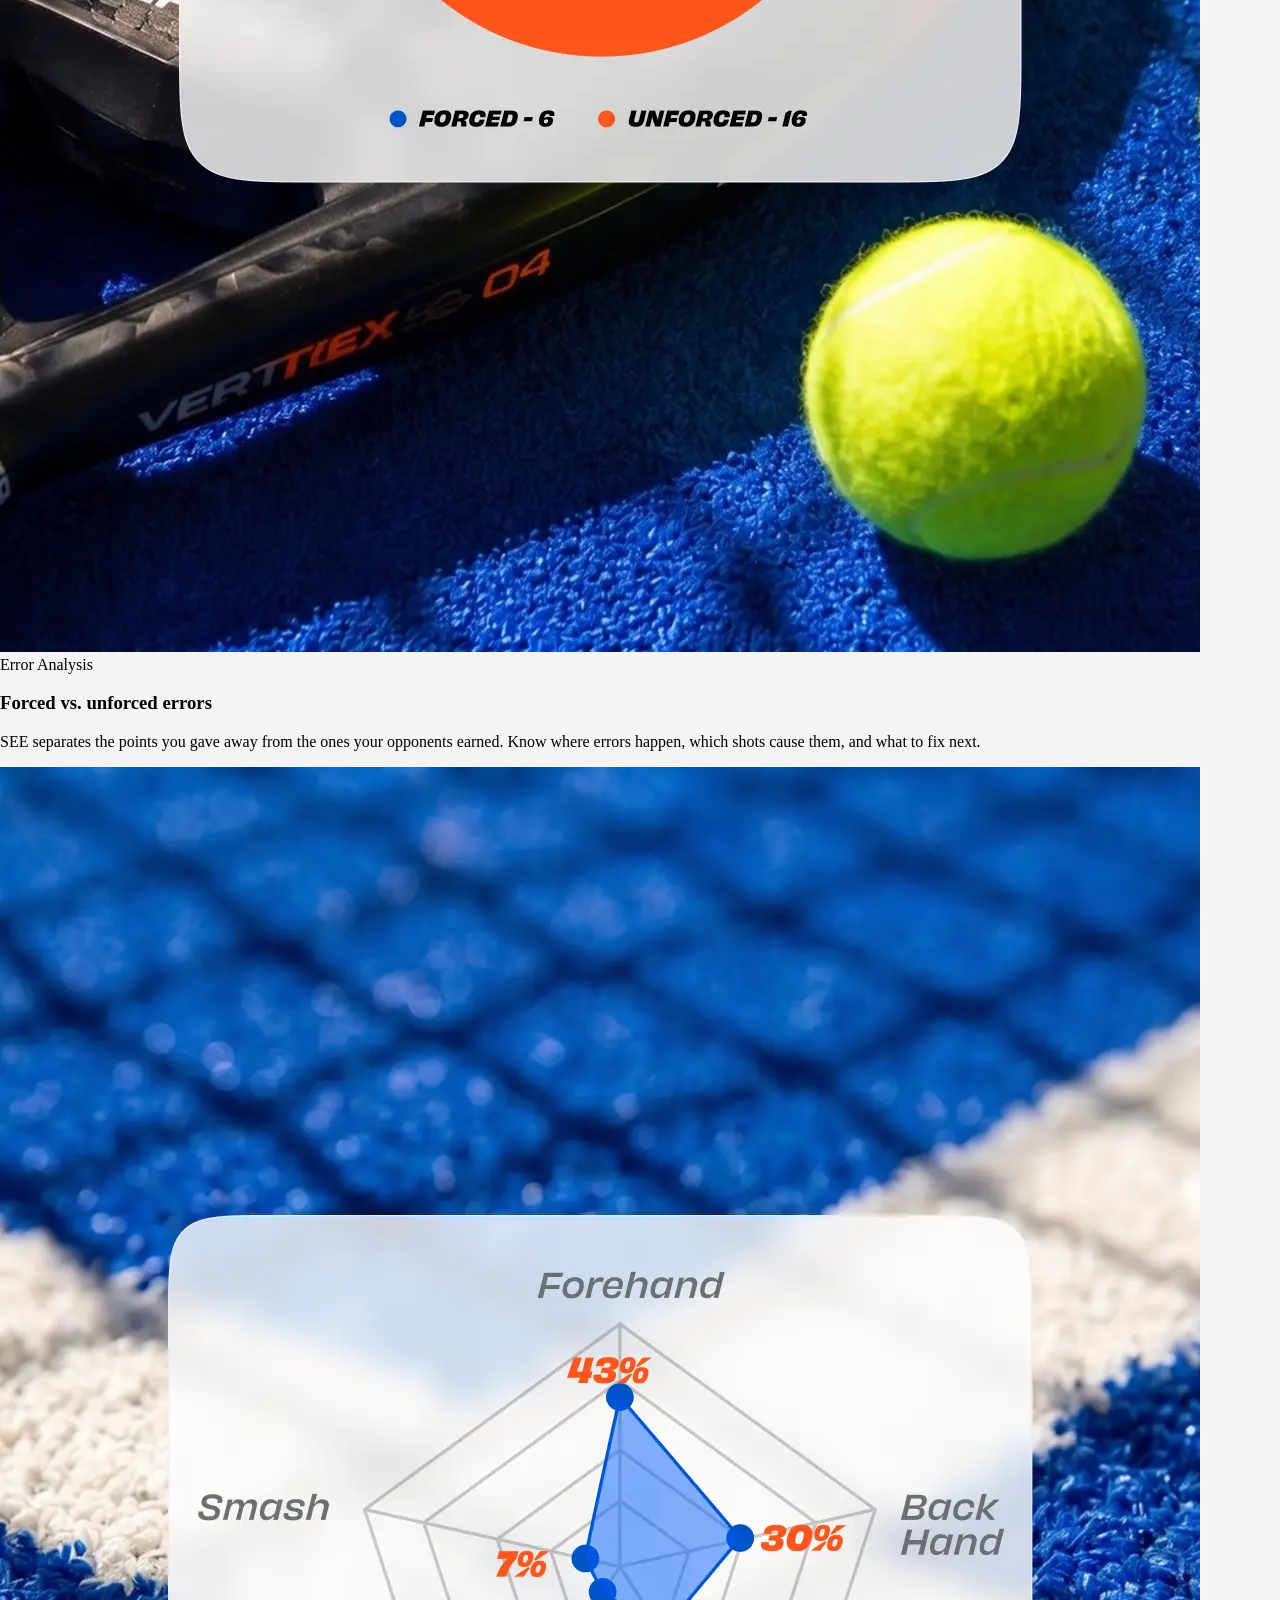
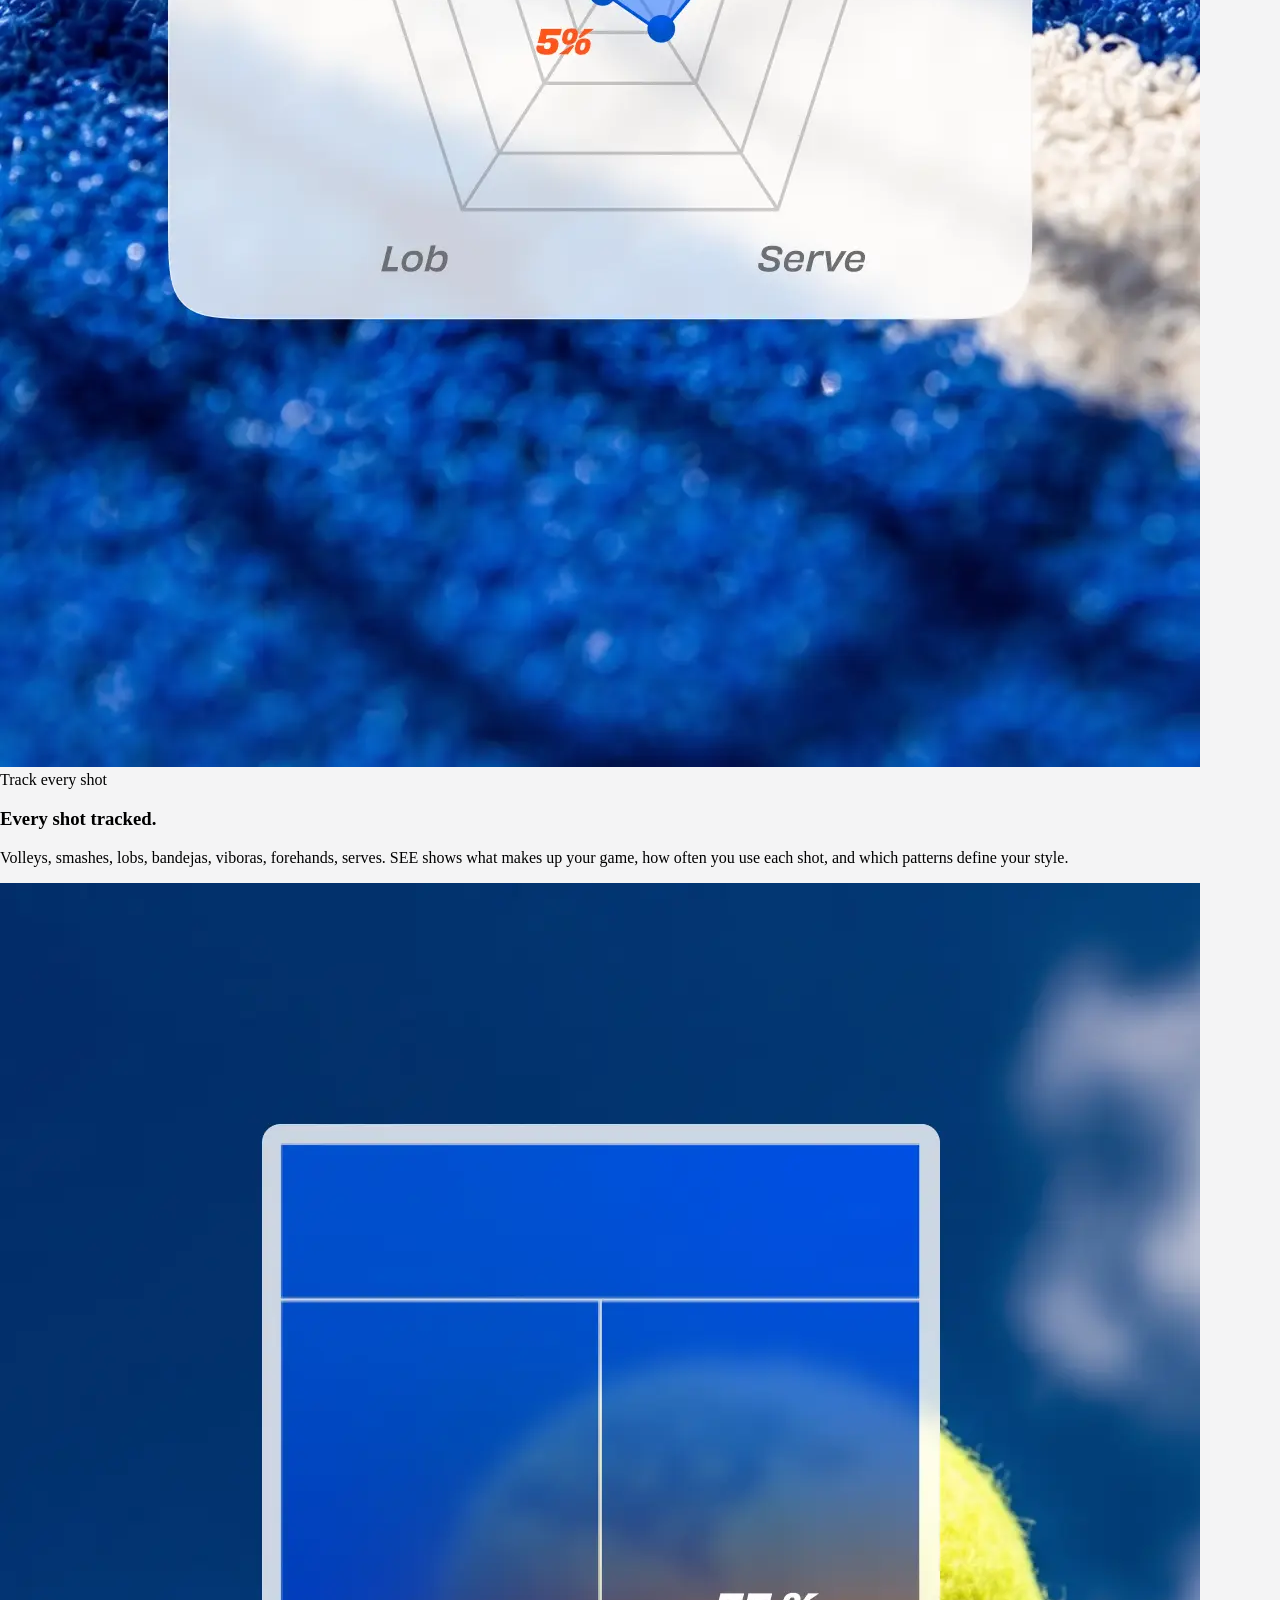
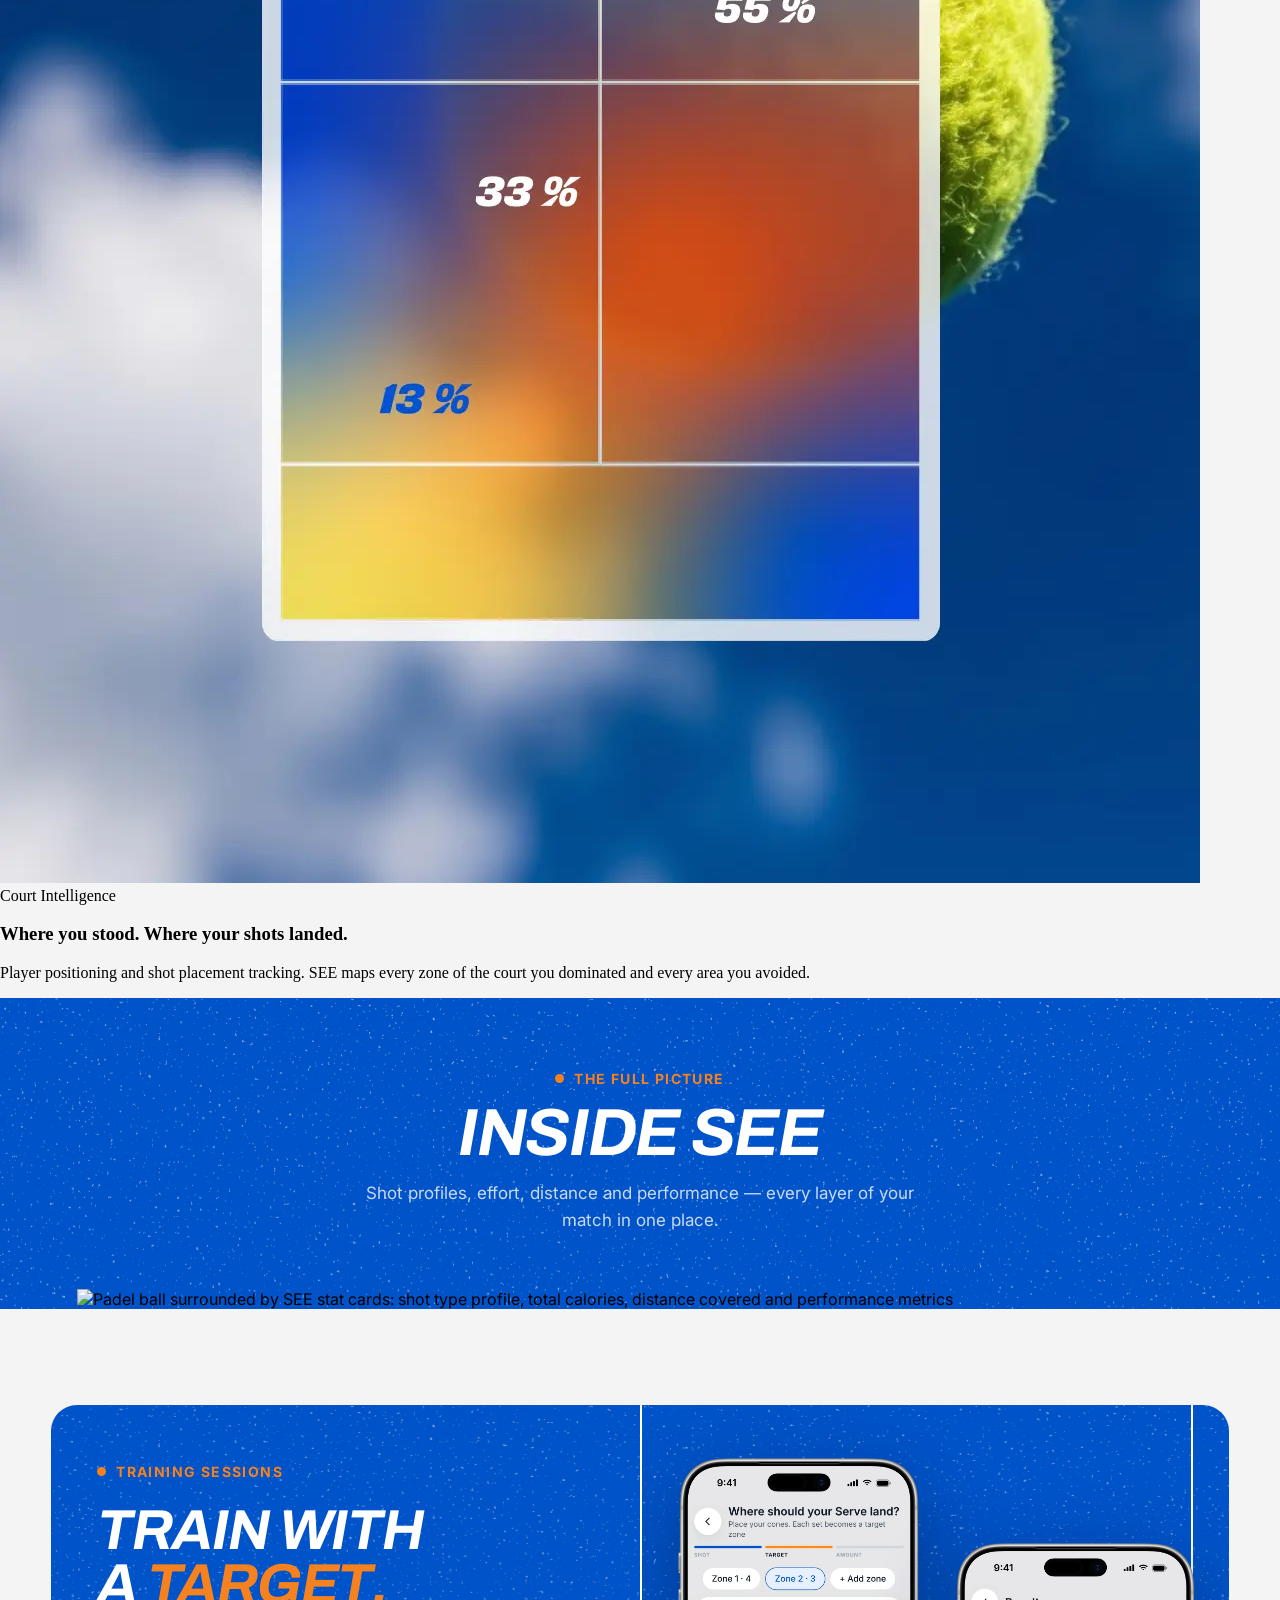
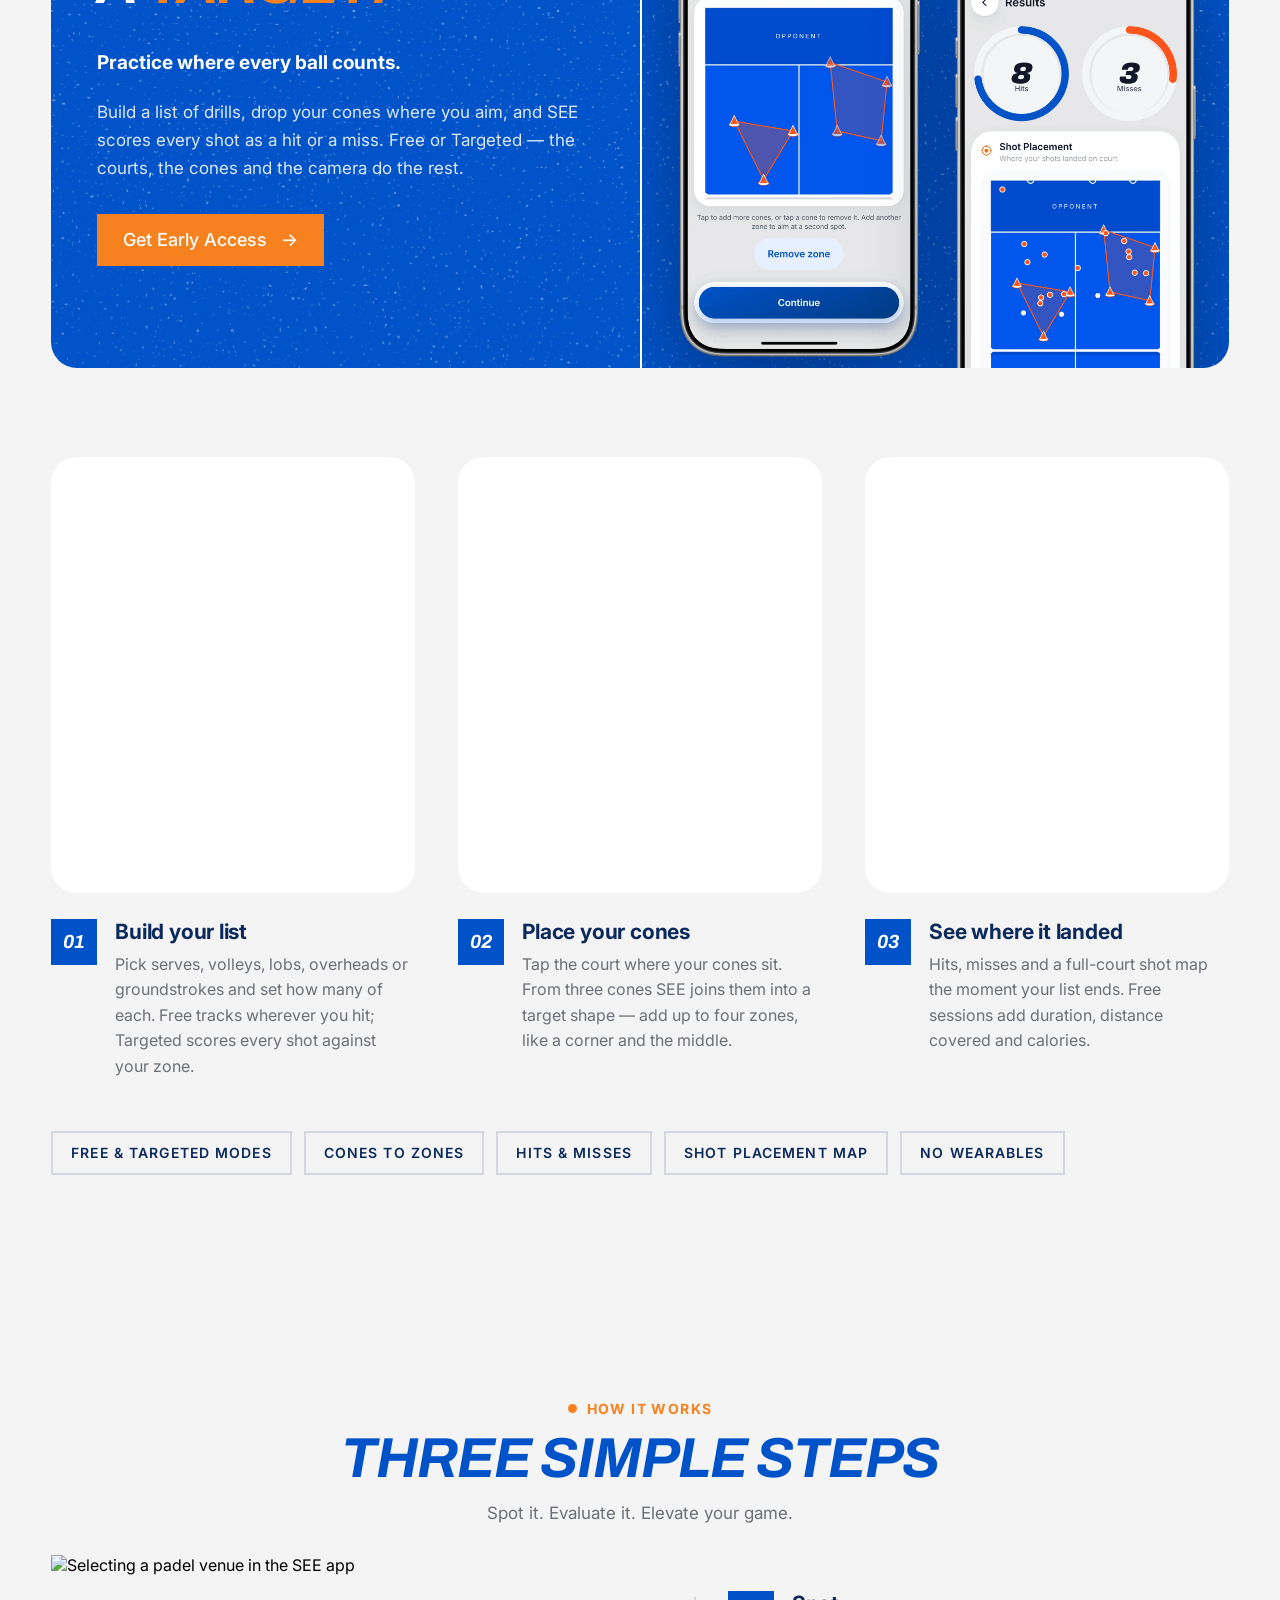
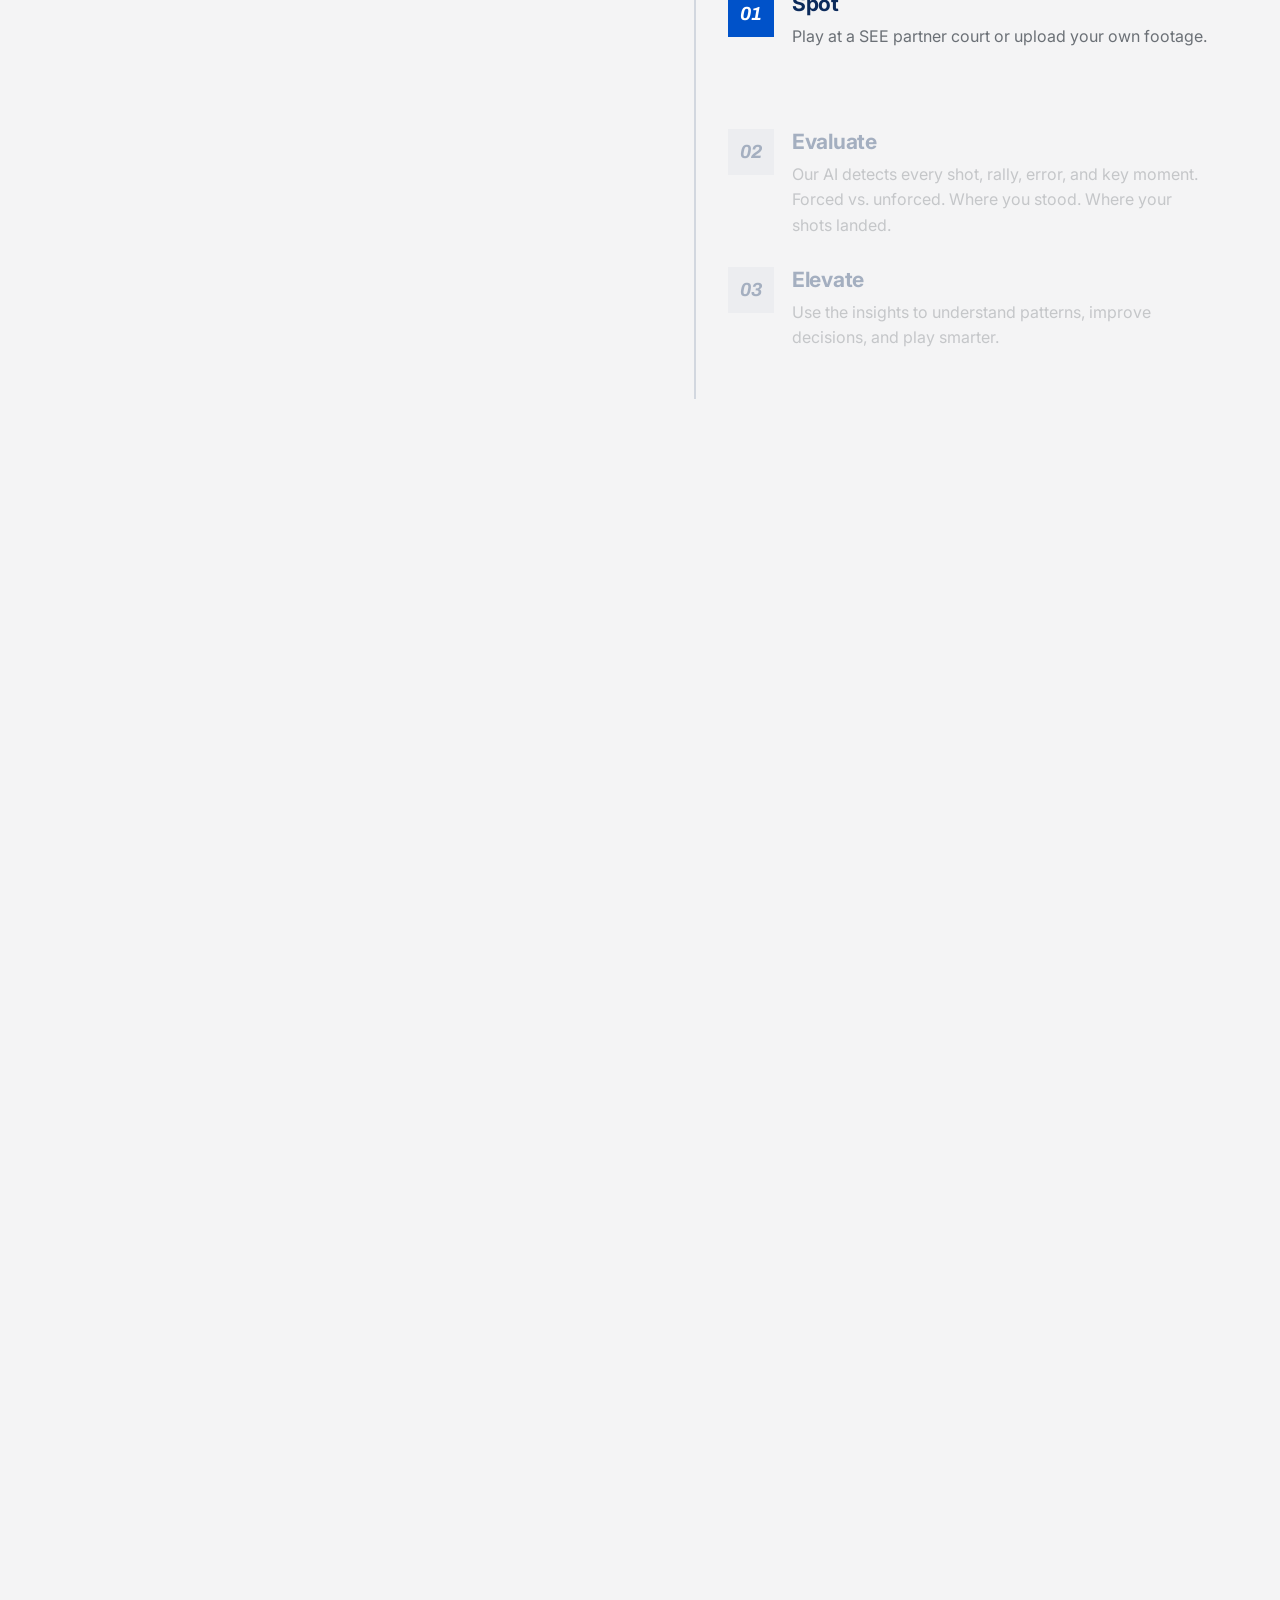
==== commit 7b42f4d4: "Training section: drop step-image shadow (rendering artefact) Co-Authored-By: Claude Sonnet 5.5 <nor" ====
--- a/index.html
+++ b/index.html
@@ -5,11 +5,26 @@
 <meta name="viewport" content="width=device-width, initial-scale=1">
 <title>See Padel — See your game through AI</title>
 <meta name="description" content="Every shot tracked. Every error explained. Every moment captured. AI-powered highlights, stats, and reports for every padel player.">
-<link rel="icon" href="./assets/logo-mark.png">
+<link rel="icon" type="image/png" sizes="32x32" href="./assets/favicon-32.png">
+<link rel="apple-touch-icon" href="./assets/apple-touch-icon.png">
+<meta property="og:type" content="website">
+<meta property="og:site_name" content="See Padel">
+<meta property="og:title" content="See Padel — See your game through AI">
+<meta property="og:description" content="Every shot tracked. Every error explained. Every moment captured. AI-powered highlights, stats, and reports for every padel player.">
+<meta property="og:url" content="https://see-padel.vercel.app/">
+<meta property="og:image" content="https://see-padel.vercel.app/assets/og-image.jpg">
+<meta property="og:image:width" content="1200">
+<meta property="og:image:height" content="680">
+<meta name="twitter:card" content="summary_large_image">
+<meta name="twitter:title" content="See Padel — See your game through AI">
+<meta name="twitter:description" content="Every shot tracked. Every error explained. Every moment captured. AI-powered highlights, stats, and reports for every padel player.">
+<meta name="twitter:image" content="https://see-padel.vercel.app/assets/og-image.jpg">
 <link rel="preconnect" href="https://fonts.googleapis.com">
 <link rel="preconnect" href="https://fonts.gstatic.com" crossorigin>
 <link href="https://fonts.googleapis.com/css2?family=Archivo:ital,wght@0,400..900;1,400..900&family=Inter:wght@400;500;600;700&display=swap" rel="stylesheet">
-<link rel="stylesheet" href="./styles.css">
+<link rel="preload" as="image" href="./assets/bg-noise.webp" fetchpriority="high">
+<link rel="preload" as="image" href="./assets/hero.webp" fetchpriority="high">
+<link rel="stylesheet" href="./styles.css?v=opt1">
 </head>
 <body>
 
@@ -77,7 +92,7 @@
 
 <!-- ==================== SHAREABLE HIGHLIGHTS ==================== -->
 <section style="position:relative;z-index:1;background:#F4F4F5;padding:96px clamp(20px,4vw,72px);font-family:'Inter',system-ui,sans-serif">
-  <div data-r="hl" style="position:relative;width:100%;margin:0 auto;display:grid;grid-template-columns:1fr 1fr;align-items:stretch;border-radius:26px;overflow:hidden;background-color:#0052C9;background-image:url('./assets/bg-noise.png');background-size:1150px auto;background-repeat:repeat;background-position:top center">
+  <div data-r="hl" style="position:relative;width:100%;margin:0 auto;display:grid;grid-template-columns:1fr 1fr;align-items:stretch;border-radius:26px;overflow:hidden;background-color:#0052C9;background-image:url('./assets/bg-noise.webp');background-size:1150px auto;background-repeat:repeat;background-position:top center">
 
     <div style="display:flex;flex-direction:column;gap:24px;padding:clamp(40px,4.6vw,86px) clamp(28px,3.6vw,72px)">
       <div style="display:flex;align-items:center;gap:10px;color:#F5821F;font-size:14px;font-weight:700;letter-spacing:0.1em;text-transform:uppercase">
@@ -102,7 +117,6 @@
   <section data-r="feat" style="position:sticky;top:0;min-height:100vh;display:grid;grid-template-columns:1.15fr minmax(320px,1fr);align-items:center;gap:60px;background:#F4F4F5;padding:96px 72px;font-family:'Inter',system-ui,sans-serif">
     <div data-r="feat-card" data-r-keep-aspect="true" style="position:relative;width:100%;aspect-ratio:1.309 / 1;overflow:visible">
       <img src="./assets/feat-match-stats-sm.webp" loading="lazy" decoding="async" alt="Match stats card over a padel court fence" style="position:absolute;top:-4.60%;left:-4.69%;display:block;width:109.39%;height:112.28%;object-fit:fill">
-      <img data-r="feat-img-m" src="./assets/feat1-mobile-sm.webp" loading="lazy" decoding="async" alt="Match stats card over a padel court fence" style="display:none">
     </div>
     <div style="display:flex;flex-direction:column;gap:24px;max-width:620px">
       <div style="display:flex;align-items:center;gap:10px;color:#F5821F;font-size:14px;font-weight:700;letter-spacing:0.1em;text-transform:uppercase">
@@ -116,7 +130,6 @@
   <section data-r="feat" style="position:sticky;top:0;min-height:100vh;display:grid;grid-template-columns:1.15fr minmax(320px,1fr);align-items:center;gap:60px;background:#F4F4F5;padding:96px clamp(20px,4vw,72px);box-shadow:0 -30px 60px rgba(10,30,70,0.10);font-family:'Inter',system-ui,sans-serif">
     <div data-r="feat-card" data-r-keep-aspect="true" style="position:relative;width:100%;aspect-ratio:1.309 / 1;overflow:visible">
       <img src="./assets/feat-error-analysis-sm.webp" loading="lazy" decoding="async" alt="Error breakdown card over a padel court with racket and balls" style="position:absolute;top:-4.60%;left:-4.69%;display:block;width:109.39%;height:112.28%;object-fit:fill">
-      <img data-r="feat-img-m" src="./assets/feat2-mobile-sm.webp" loading="lazy" decoding="async" alt="Error breakdown card over a padel court with racket and balls" style="display:none">
     </div>
     <div style="display:flex;flex-direction:column;gap:24px;max-width:620px">
       <div style="display:flex;align-items:center;gap:10px;color:#F5821F;font-size:14px;font-weight:700;letter-spacing:0.1em;text-transform:uppercase">
@@ -130,7 +143,6 @@
   <section data-r="feat" style="position:sticky;top:0;min-height:100vh;display:grid;grid-template-columns:1.15fr minmax(320px,1fr);align-items:center;gap:60px;background:#F4F4F5;padding:96px clamp(20px,4vw,72px);box-shadow:0 -30px 60px rgba(10,30,70,0.10);font-family:'Inter',system-ui,sans-serif">
     <div data-r="feat-card" data-r-keep-aspect="true" style="position:relative;width:100%;aspect-ratio:1.309 / 1;overflow:visible">
       <img src="./assets/feat-shot-type-sm.webp" loading="lazy" decoding="async" alt="Shot type radar chart card over a padel court" style="position:absolute;top:-4.60%;left:-4.69%;display:block;width:109.39%;height:112.28%;object-fit:fill">
-      <img data-r="feat-img-m" src="./assets/feat3-mobile-sm.webp" loading="lazy" decoding="async" alt="Shot type radar chart card over a padel court" style="display:none">
     </div>
     <div style="display:flex;flex-direction:column;gap:24px;max-width:620px">
       <div style="display:flex;align-items:center;gap:10px;color:#F5821F;font-size:14px;font-weight:700;letter-spacing:0.1em;text-transform:uppercase">
@@ -144,7 +156,6 @@
   <section data-r="feat" style="position:sticky;top:0;min-height:100vh;display:grid;grid-template-columns:1.15fr minmax(320px,1fr);align-items:center;gap:60px;background:#F4F4F5;padding:96px clamp(20px,4vw,72px);box-shadow:0 -30px 60px rgba(10,30,70,0.10);font-family:'Inter',system-ui,sans-serif">
     <div data-r="feat-card" data-r-keep-aspect="true" style="position:relative;width:100%;aspect-ratio:1.309 / 1;overflow:visible">
       <img src="./assets/feat-heatmap-sm.webp" loading="lazy" decoding="async" alt="Court heatmap card showing player positioning zones" style="position:absolute;top:-4.60%;left:-4.69%;display:block;width:109.39%;height:112.28%;object-fit:fill">
-      <img data-r="feat-img-m" src="./assets/feat4-mobile-sm.webp" loading="lazy" decoding="async" alt="Court heatmap card showing player positioning zones" style="display:none">
     </div>
     <div style="display:flex;flex-direction:column;gap:24px;max-width:620px">
       <div style="display:flex;align-items:center;gap:10px;color:#F5821F;font-size:14px;font-weight:700;letter-spacing:0.1em;text-transform:uppercase">
@@ -155,7 +166,45 @@
     </div>
   </section>
 
-  <section data-r="inside" style="position:relative;overflow:hidden;background-color:#0052C9;background-image:url('./assets/bg-noise.png');background-size:1150px auto;background-repeat:repeat;background-position:top center;padding:clamp(64px,8vh,110px) 0 0;font-family:'Inter',system-ui,sans-serif">
+  <script>if (window.matchMedia('(max-width:767px)').matches) { document.querySelectorAll('[data-r="feat"]').forEach(function (el) { el.remove(); }); }</script>
+
+  <!-- ==================== MOBILE FEATURES (standalone) ==================== -->
+  <div class="mfeat-list">
+    <div class="mfeat-card">
+      <div class="mfeat-media"><img class="mfeat-img" src="./assets/mfeat1.webp" loading="lazy" decoding="async" alt="Match stats card over a padel court fence"></div>
+      <div class="mfeat-body">
+        <div class="mfeat-eyebrow"><span class="mfeat-dot"></span>Match Stats</div>
+        <h3 class="mfeat-h">Your match, in <span class="mfeat-accent">numbers</span></h3>
+        <p class="mfeat-p">Winners. Smashes. Total shots. Forced errors. Unforced errors. SEE captures the key numbers behind every match, so you know exactly what happened on court.</p>
+      </div>
+    </div>
+    <div class="mfeat-card">
+      <div class="mfeat-media"><img class="mfeat-img" src="./assets/mfeat2.webp" loading="lazy" decoding="async" alt="Error breakdown card over a padel court with racket and balls"></div>
+      <div class="mfeat-body">
+        <div class="mfeat-eyebrow"><span class="mfeat-dot"></span>Error Analysis</div>
+        <h3 class="mfeat-h">Forced vs. unforced <span class="mfeat-accent">errors</span></h3>
+        <p class="mfeat-p">SEE separates the points you gave away from the ones your opponents earned. Know where errors happen, which shots cause them, and what to fix next.</p>
+      </div>
+    </div>
+    <div class="mfeat-card">
+      <div class="mfeat-media"><img class="mfeat-img" src="./assets/mfeat3.webp" loading="lazy" decoding="async" alt="Shot type radar chart card over a padel court"></div>
+      <div class="mfeat-body">
+        <div class="mfeat-eyebrow"><span class="mfeat-dot"></span>Track every shot</div>
+        <h3 class="mfeat-h">Every shot <span class="mfeat-accent">tracked.</span></h3>
+        <p class="mfeat-p">Volleys, smashes, lobs, bandejas, viboras, forehands, serves. SEE shows what makes up your game, how often you use each shot, and which patterns define your style.</p>
+      </div>
+    </div>
+    <div class="mfeat-card">
+      <div class="mfeat-media"><img class="mfeat-img" src="./assets/mfeat4.webp" loading="lazy" decoding="async" alt="Court heatmap card showing player positioning zones"></div>
+      <div class="mfeat-body">
+        <div class="mfeat-eyebrow"><span class="mfeat-dot"></span>Court Intelligence</div>
+        <h3 class="mfeat-h">Where you stood. Where your shots <span class="mfeat-accent">landed.</span></h3>
+        <p class="mfeat-p">Player positioning and shot placement tracking. SEE maps every zone of the court you dominated and every area you avoided.</p>
+      </div>
+    </div>
+  </div>
+
+  <section data-r="inside" style="position:relative;overflow:hidden;background-color:#0052C9;background-image:url('./assets/bg-noise.webp');background-size:1150px auto;background-repeat:repeat;background-position:top center;padding:clamp(64px,8vh,110px) 0 0;font-family:'Inter',system-ui,sans-serif">
     <div style="display:flex;flex-direction:column;align-items:center;gap:14px;text-align:center;padding:0 clamp(20px,4vw,72px)">
       <div style="display:flex;align-items:center;gap:10px;color:#F5821F;font-size:14px;font-weight:700;letter-spacing:0.1em;text-transform:uppercase">
         <span style="width:9px;height:9px;border-radius:50%;background:#F5821F"></span>The full picture
@@ -171,7 +220,7 @@
 <!-- ===================== TRAINING SESSIONS ===================== -->
 <section id="training" style="position:relative;z-index:1;background:#F4F4F5;padding:96px clamp(20px,4vw,72px);font-family:'Inter',system-ui,sans-serif">
 
-  <div data-r="train" style="position:relative;width:100%;margin:0 auto;display:grid;grid-template-columns:1fr 1fr;align-items:stretch;border-radius:26px;overflow:hidden;background-color:#0052C9;background-image:url('./assets/bg-noise.png');background-size:1150px auto;background-repeat:repeat;background-position:top center">
+  <div data-r="train" style="position:relative;width:100%;margin:0 auto;display:grid;grid-template-columns:1fr 1fr;align-items:stretch;border-radius:26px;overflow:hidden;background-color:#0052C9;background-image:url('./assets/bg-noise.webp');background-size:1150px auto;background-repeat:repeat;background-position:top center">
 
     <div style="display:flex;flex-direction:column;gap:24px;padding:clamp(40px,4.6vw,86px) clamp(28px,3.6vw,72px)">
       <div style="display:flex;align-items:center;gap:10px;color:#F5821F;font-size:14px;font-weight:700;letter-spacing:0.1em;text-transform:uppercase">
@@ -197,7 +246,7 @@
 
     <article style="display:flex;flex-direction:column;gap:26px">
       <div data-r="train-media" style="position:relative;display:flex;justify-content:center;align-items:flex-start;height:clamp(360px,34vw,520px);overflow:hidden;background:#fff;border-radius:26px">
-        <img src="./assets/training-list.webp" loading="lazy" decoding="async" alt="Shot list with a Targeted serve drill and a Free lob drill" style="display:block;width:60%;height:auto;margin-top:28px;filter:drop-shadow(0 18px 24px rgba(0,20,60,0.22))">
+        <img src="./assets/training-list.webp" loading="lazy" decoding="async" alt="Shot list with a Targeted serve drill and a Free lob drill" style="display:block;width:60%;height:auto;margin-top:28px">
       </div>
       <div style="display:flex;gap:18px;align-items:flex-start">
         <div style="flex:0 0 auto;width:46px;height:46px;display:grid;place-items:center;font-family:'Obviously','Archivo',sans-serif;font-style:italic;font-weight:700;font-size:19px;color:#fff;background:#0052C9">01</div>
@@ -210,7 +259,7 @@
 
     <article style="display:flex;flex-direction:column;gap:26px">
       <div data-r="train-media" style="position:relative;display:flex;justify-content:center;align-items:flex-start;height:clamp(360px,34vw,520px);overflow:hidden;background:#fff;border-radius:26px">
-        <img src="./assets/training-target.webp" loading="lazy" decoding="async" alt="Cones on a padel court joined into two target zones" style="display:block;width:60%;height:auto;margin-top:28px;filter:drop-shadow(0 18px 24px rgba(0,20,60,0.22))">
+        <img src="./assets/training-target.webp" loading="lazy" decoding="async" alt="Cones on a padel court joined into two target zones" style="display:block;width:60%;height:auto;margin-top:28px">
       </div>
       <div style="display:flex;gap:18px;align-items:flex-start">
         <div style="flex:0 0 auto;width:46px;height:46px;display:grid;place-items:center;font-family:'Obviously','Archivo',sans-serif;font-style:italic;font-weight:700;font-size:19px;color:#fff;background:#0052C9">02</div>
@@ -223,7 +272,7 @@
 
     <article style="display:flex;flex-direction:column;gap:26px">
       <div data-r="train-media" style="position:relative;display:flex;justify-content:center;align-items:flex-start;height:clamp(360px,34vw,520px);overflow:hidden;background:#fff;border-radius:26px">
-        <img src="./assets/training-results.webp" loading="lazy" decoding="async" alt="Results with hits, misses and a shot placement map" style="display:block;width:60%;height:auto;margin-top:28px;filter:drop-shadow(0 18px 24px rgba(0,20,60,0.22))">
+        <img src="./assets/training-results.webp" loading="lazy" decoding="async" alt="Results with hits, misses and a shot placement map" style="display:block;width:60%;height:auto;margin-top:28px">
       </div>
       <div style="display:flex;gap:18px;align-items:flex-start">
         <div style="flex:0 0 auto;width:46px;height:46px;display:grid;place-items:center;font-family:'Obviously','Archivo',sans-serif;font-style:italic;font-weight:700;font-size:19px;color:#fff;background:#0052C9">03</div>
@@ -297,7 +346,7 @@
 
 <!-- ========================= FOR CLUBS ========================= -->
 <section id="clubs" style="background:#F4F4F5;padding:0 clamp(20px,4vw,72px) 96px;font-family:'Inter',system-ui,sans-serif">
-  <div data-r="cta-panel" style="position:relative;width:100%;margin:0 auto;display:grid;grid-template-columns:1fr 1fr;align-items:stretch;border-radius:26px;overflow:hidden;background-color:#F5821F;background-image:url('./assets/bg-noise.png');background-size:1150px auto;background-repeat:repeat;background-position:top center">
+  <div data-r="cta-panel" class="clubs-panel" style="position:relative;width:100%;margin:0 auto;display:grid;grid-template-columns:1fr 1fr;align-items:stretch;border-radius:26px;overflow:hidden;background-image:url('./assets/bg-noise-white.webp');background-size:1150px auto;background-repeat:repeat;background-position:top center">
 
     <div style="display:flex;flex-direction:column;gap:24px;padding:clamp(40px,4.6vw,86px) clamp(28px,3.6vw,72px)">
       <div style="display:flex;align-items:center;gap:10px;color:#fff;font-size:14px;font-weight:700;letter-spacing:0.1em;text-transform:uppercase">
@@ -378,7 +427,7 @@
 </section>
 
 <!-- =========================== FOOTER =========================== -->
-<footer data-r="footer" style="position:relative;overflow:hidden;display:flex;flex-direction:column;background-color:#0052C9;background-image:url('./assets/bg-noise.png');background-size:1150px auto;background-repeat:repeat;background-position:top center;padding:clamp(56px,7vw,110px) 0 0;color:#fff;font-family:'Inter',system-ui,sans-serif">
+<footer data-r="footer" style="position:relative;overflow:hidden;display:flex;flex-direction:column;background-color:#0052C9;background-image:url('./assets/bg-noise.webp');background-size:1150px auto;background-repeat:repeat;background-position:top center;padding:clamp(56px,7vw,110px) 0 0;color:#fff;font-family:'Inter',system-ui,sans-serif">
 
   <div data-r="footer-top" style="order:1;display:grid;grid-template-columns:1fr 2fr;gap:clamp(28px,4vw,64px);align-items:start;padding:0 clamp(20px,4vw,72px)">
     <img src="./assets/logo-mark.png" alt="See Padel" style="height:44px;width:auto;display:block;margin-bottom:clamp(24px,3vw,44px)">
@@ -444,6 +493,6 @@
   <div data-r="footer-copy-m" style="display:none;order:3;position:relative;z-index:2;margin-top:clamp(28px,3vw,48px);padding:0 clamp(20px,4vw,72px);font-size:13px;line-height:1.5;letter-spacing:0.02em;text-transform:uppercase;color:rgba(255,255,255,0.8)">&copy; See Padel / All rights reserved</div>
 </footer>
 
-<script src="./app.js"></script>
+<script src="./app.js?v=a4f3693"></script>
 </body>
 </html>
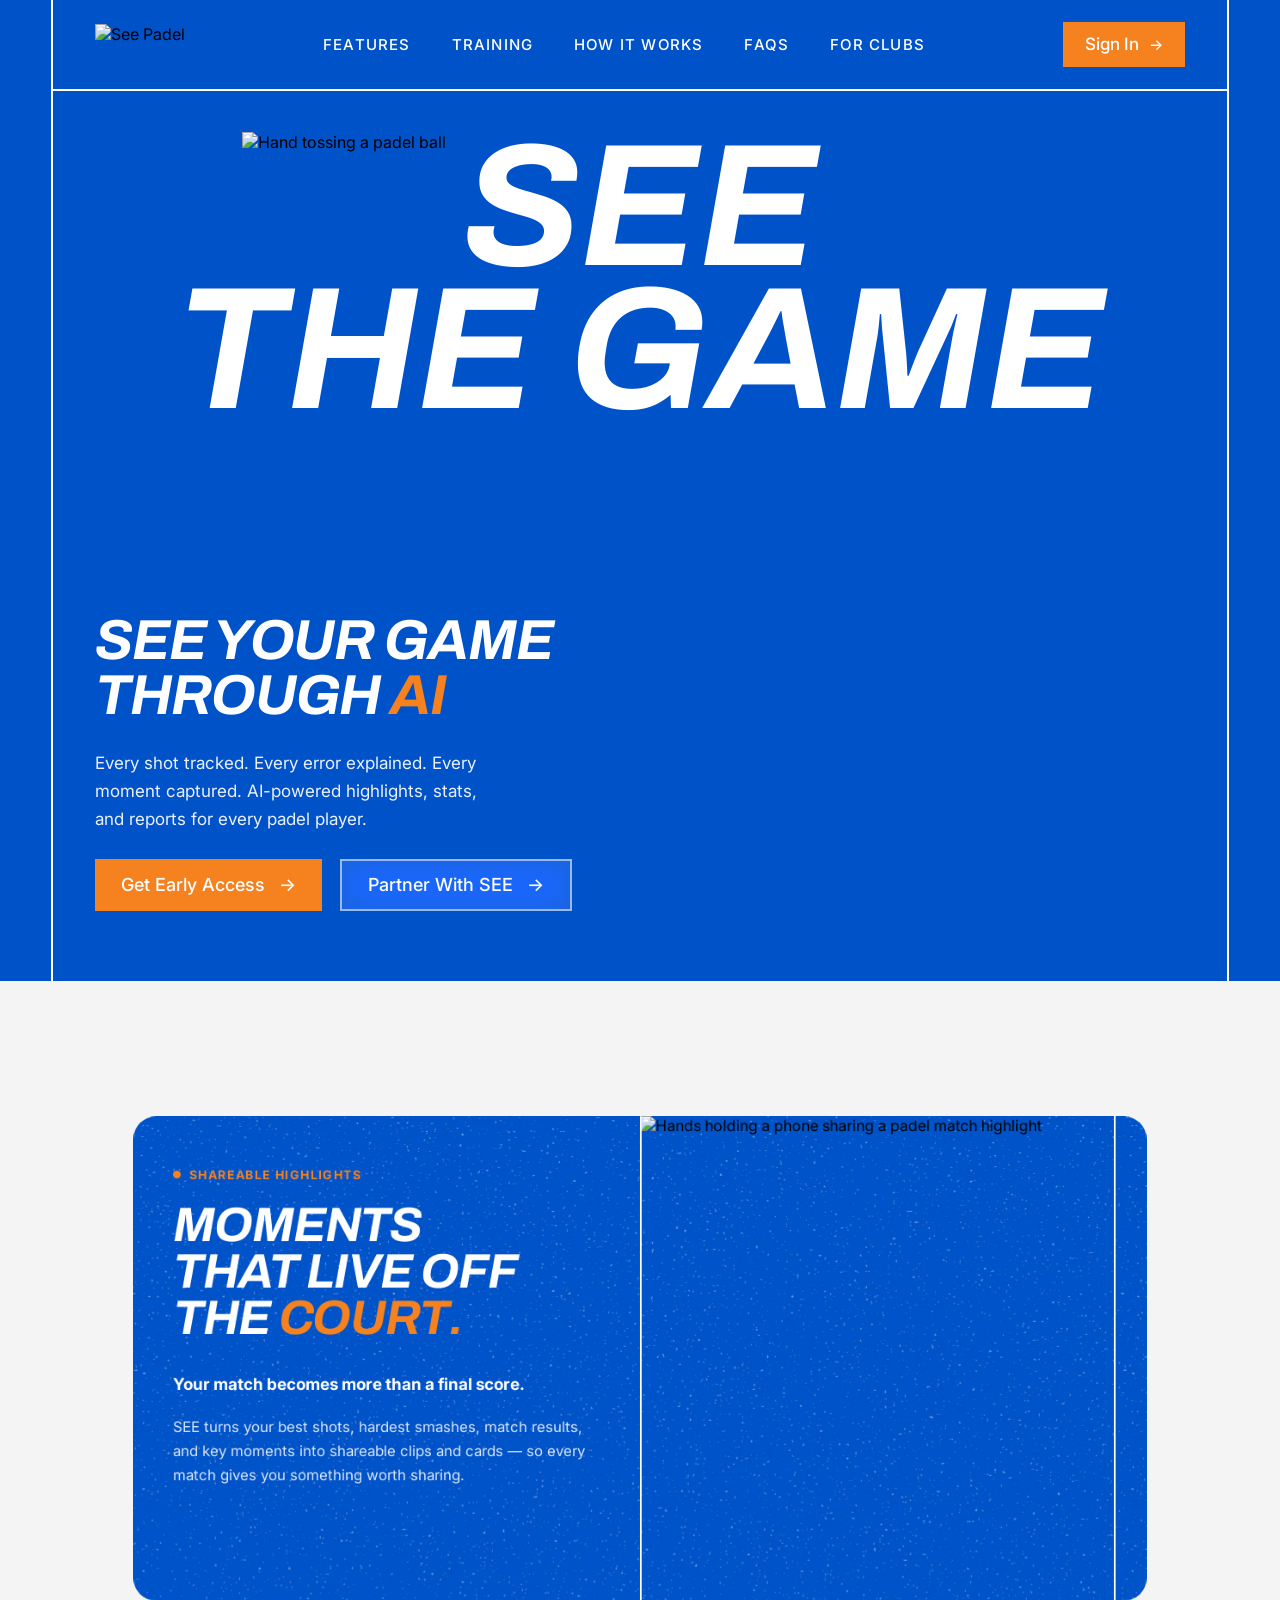
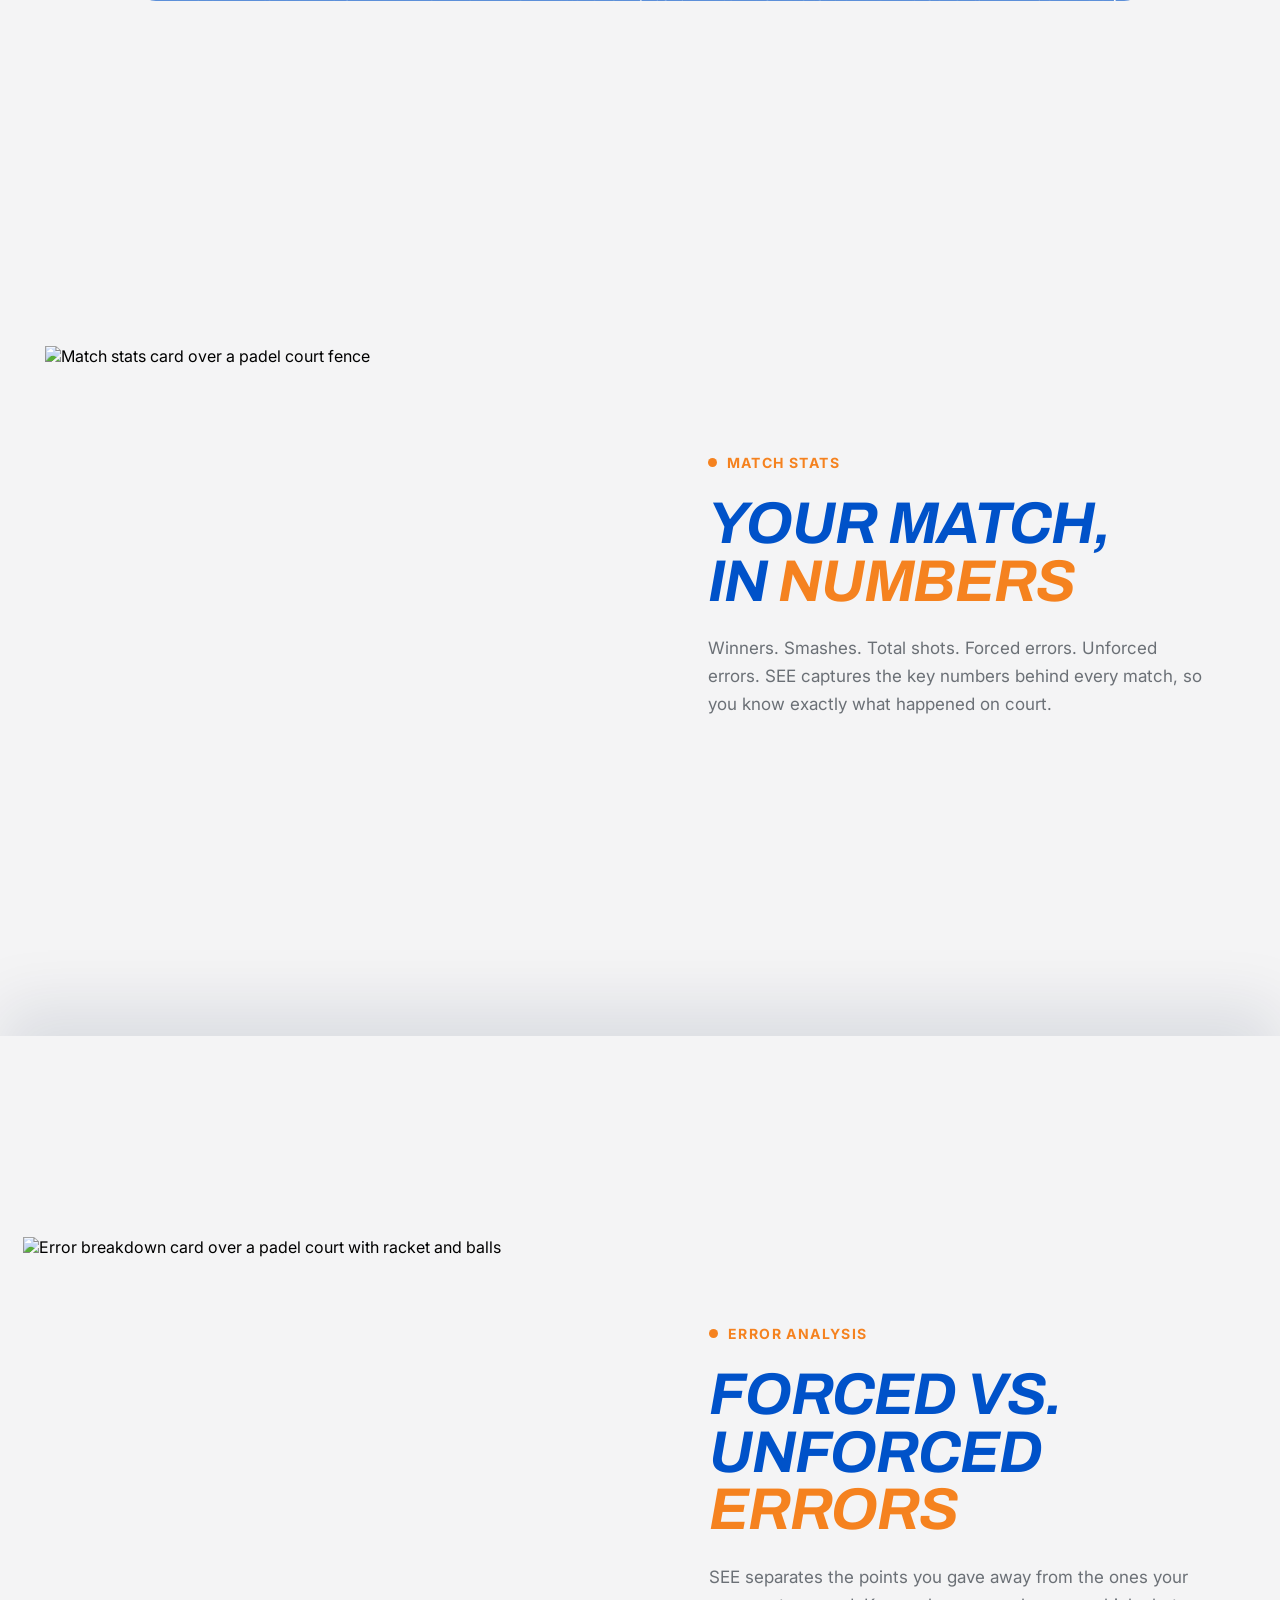
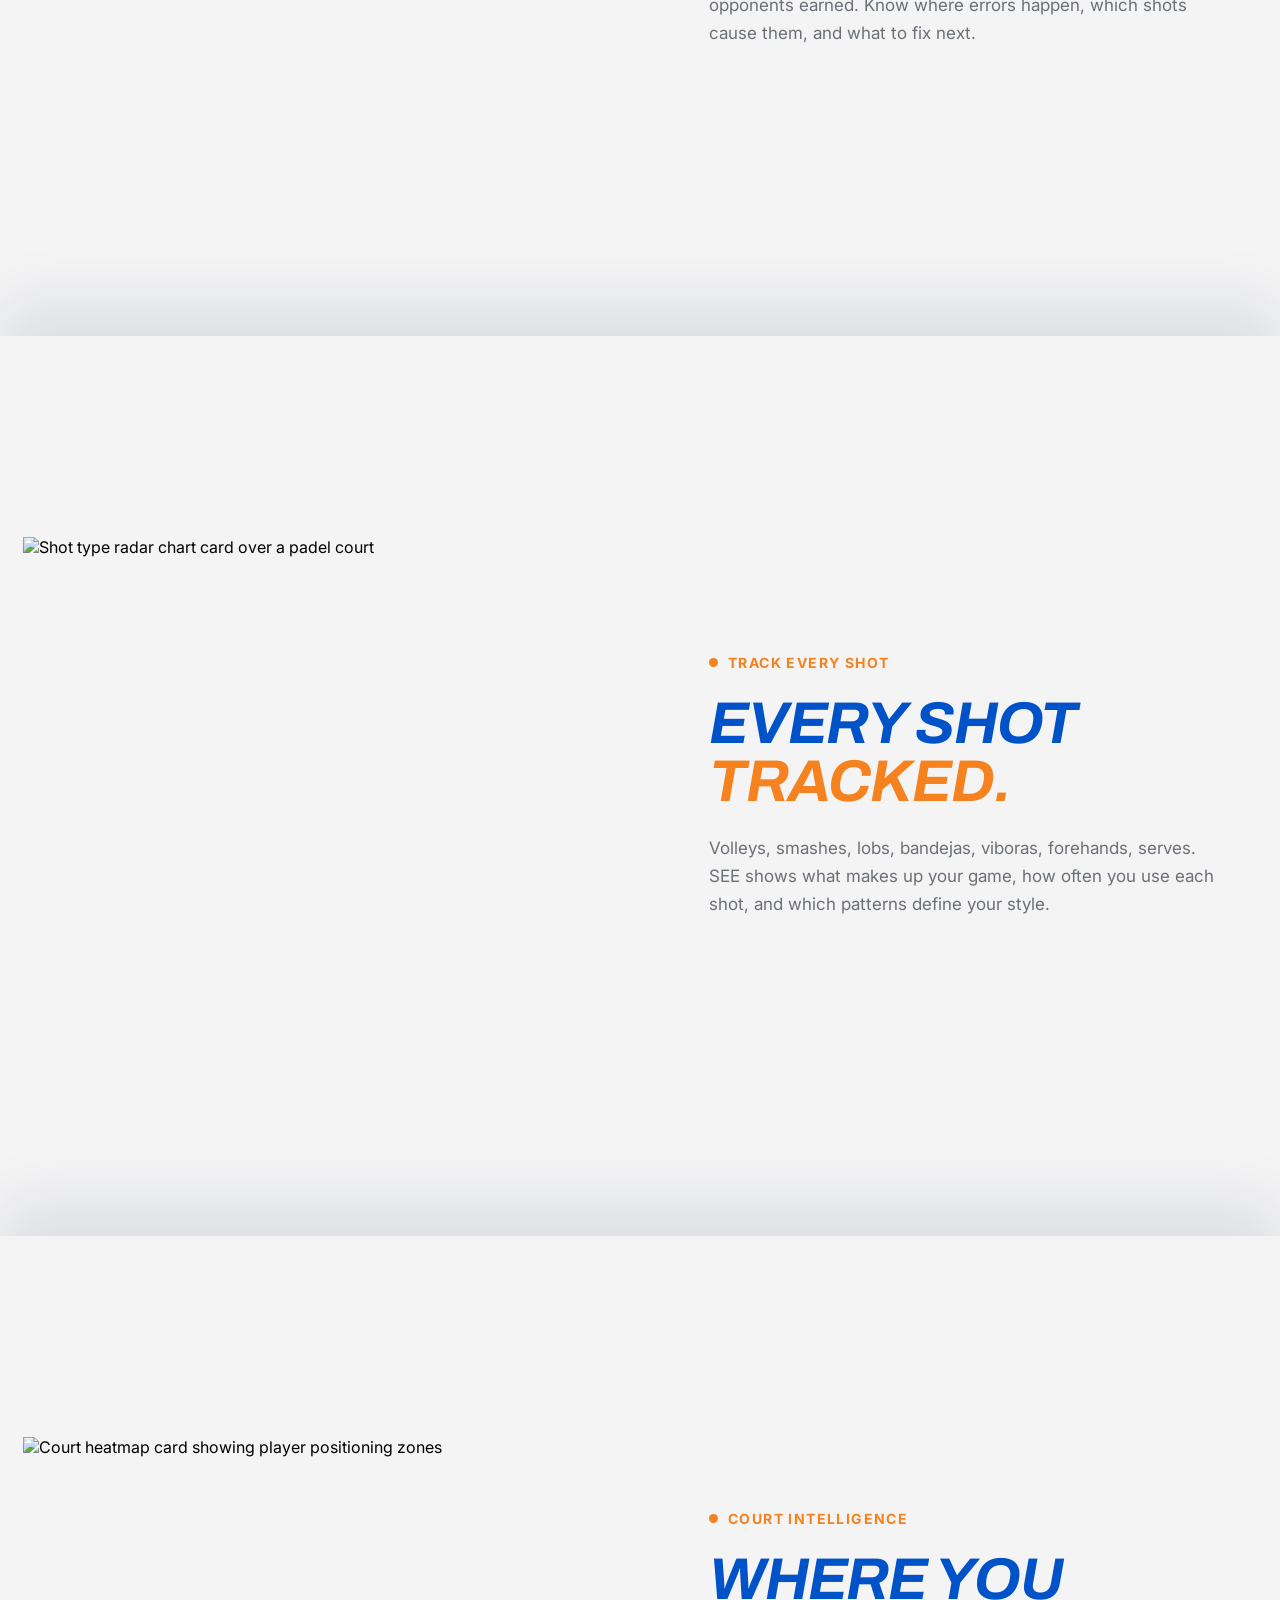
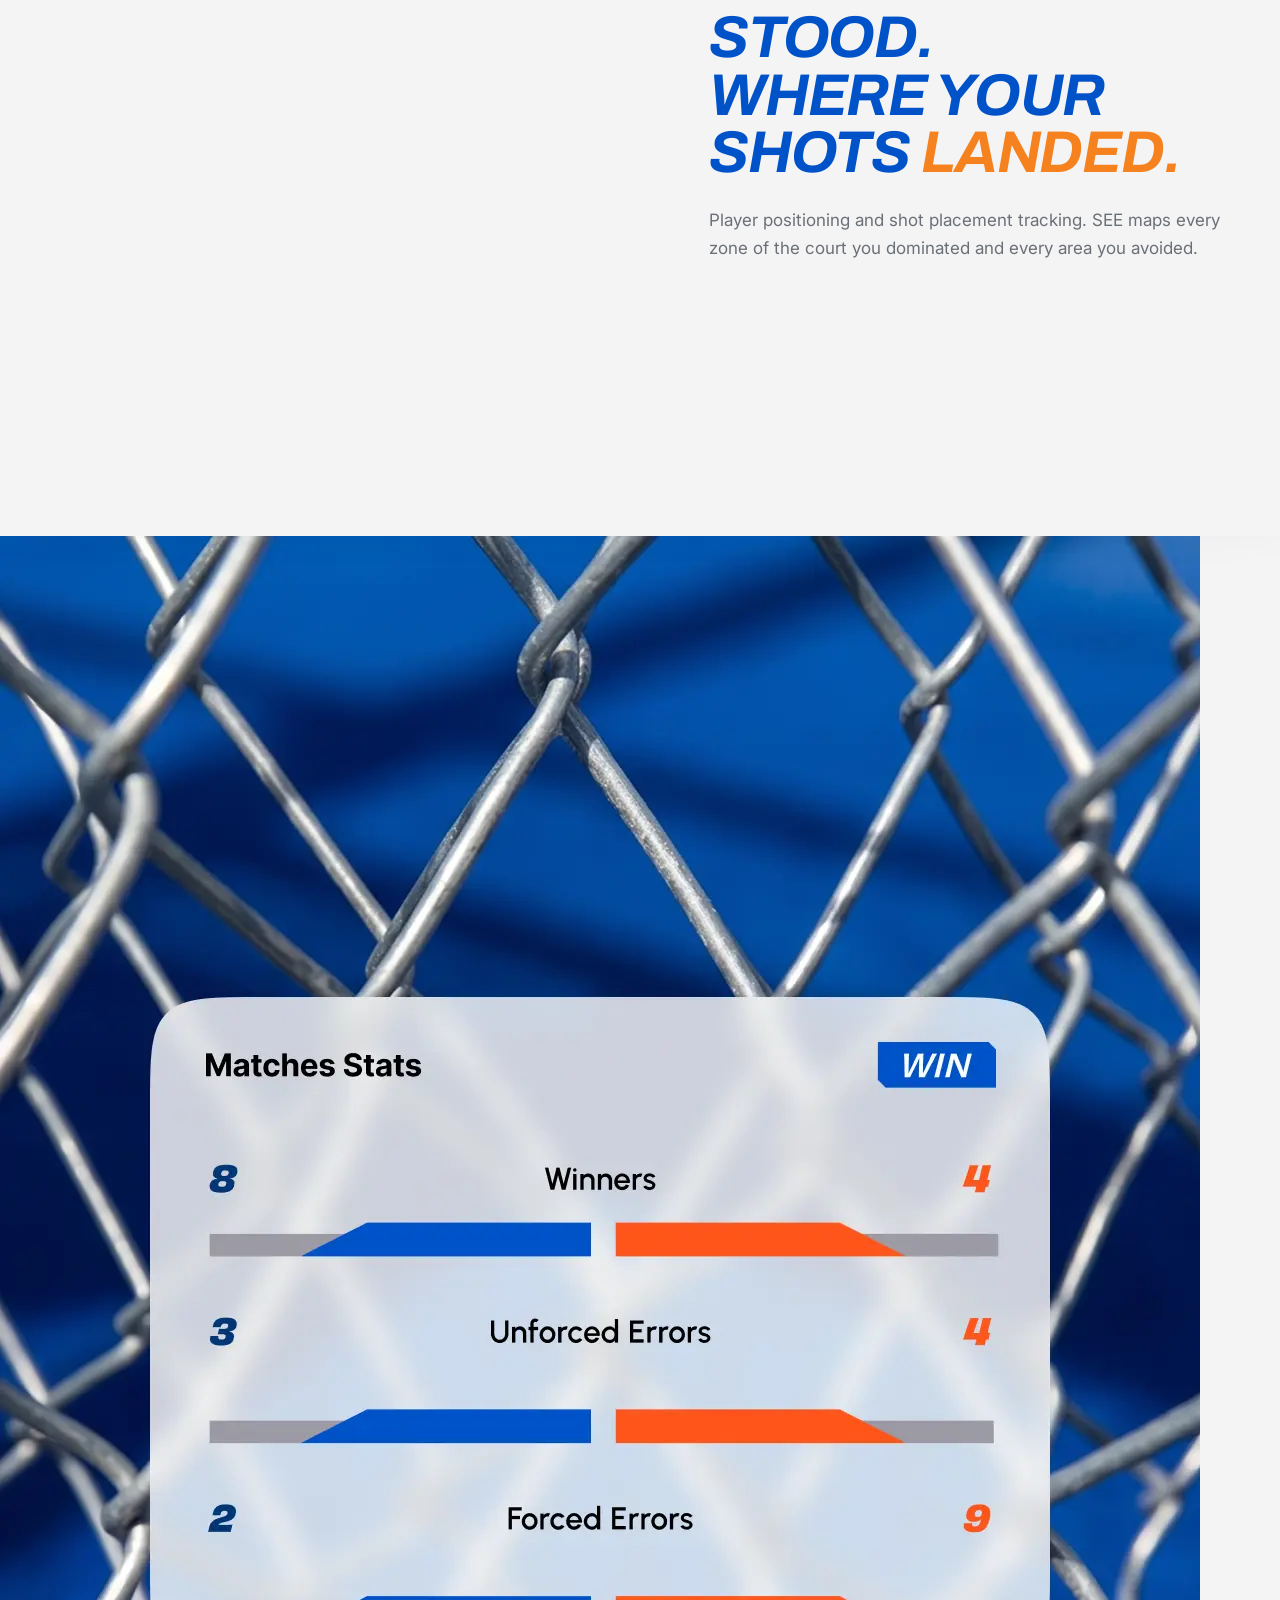
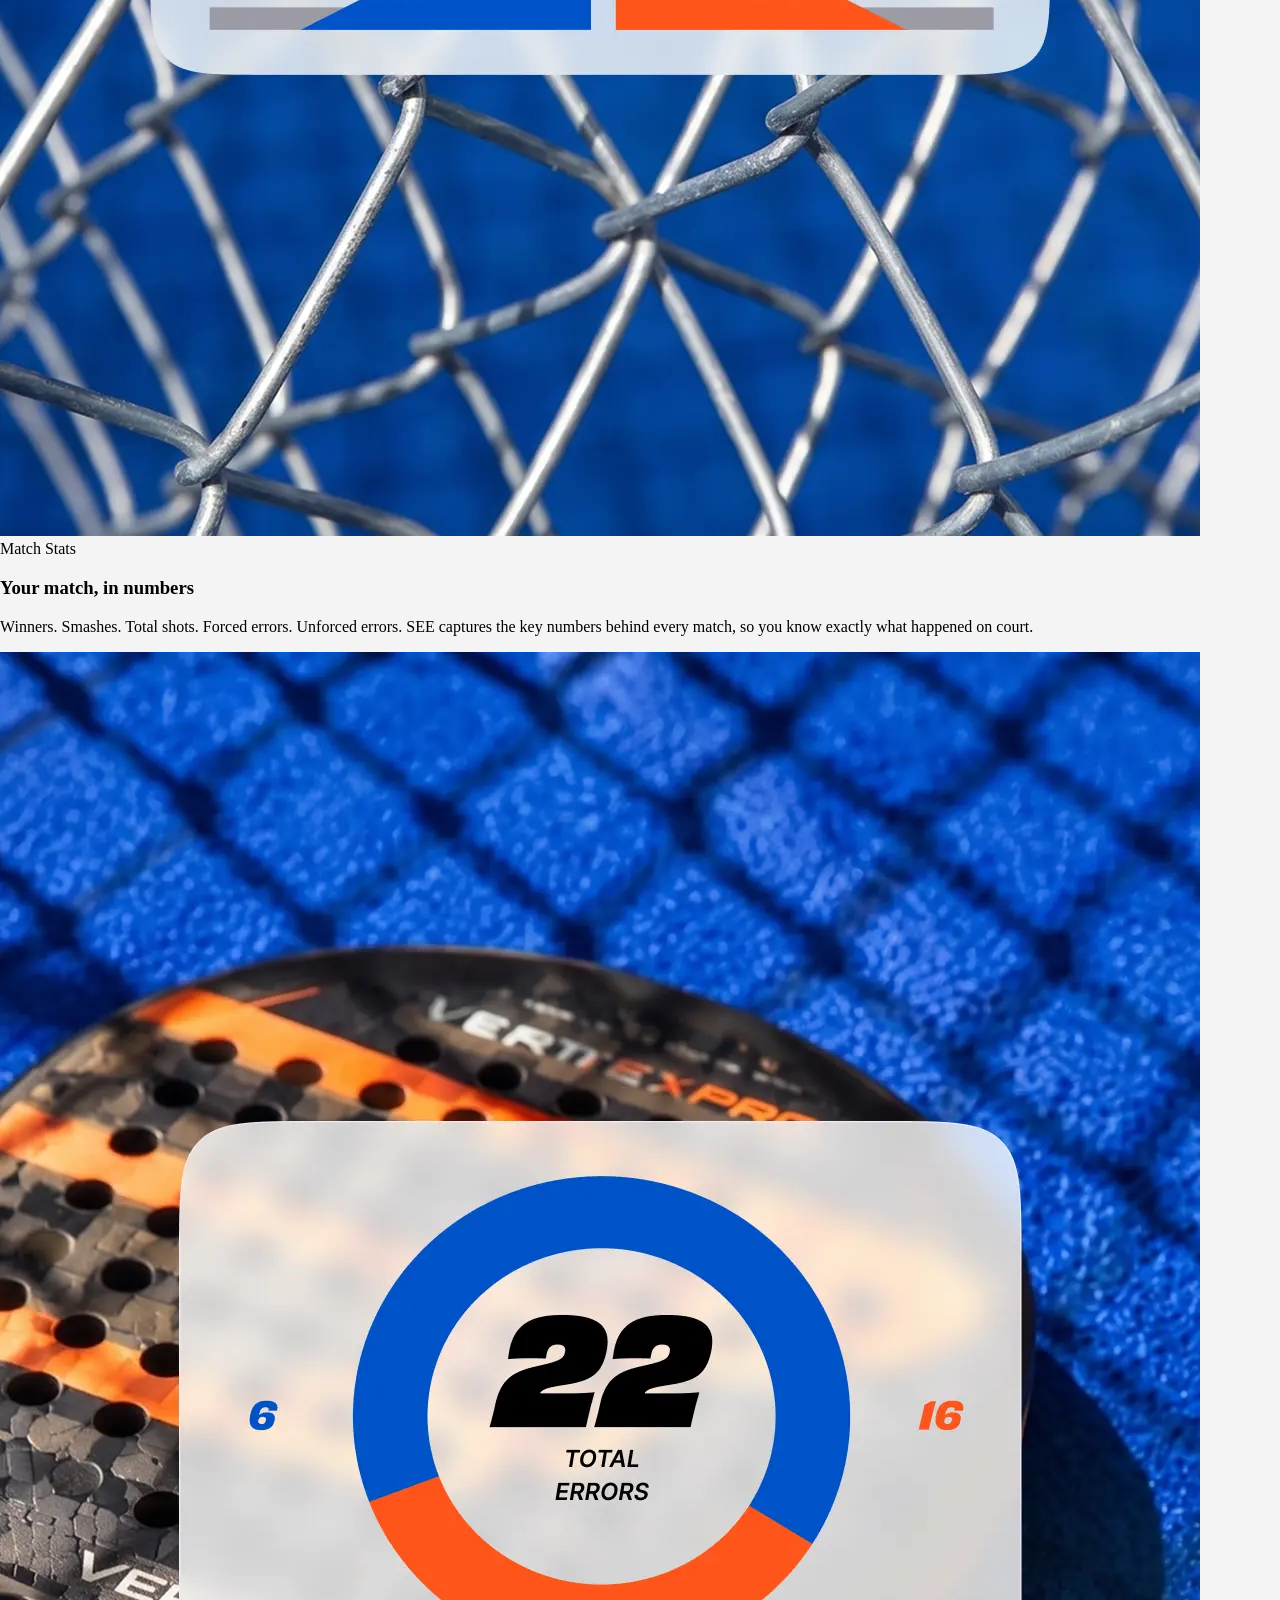
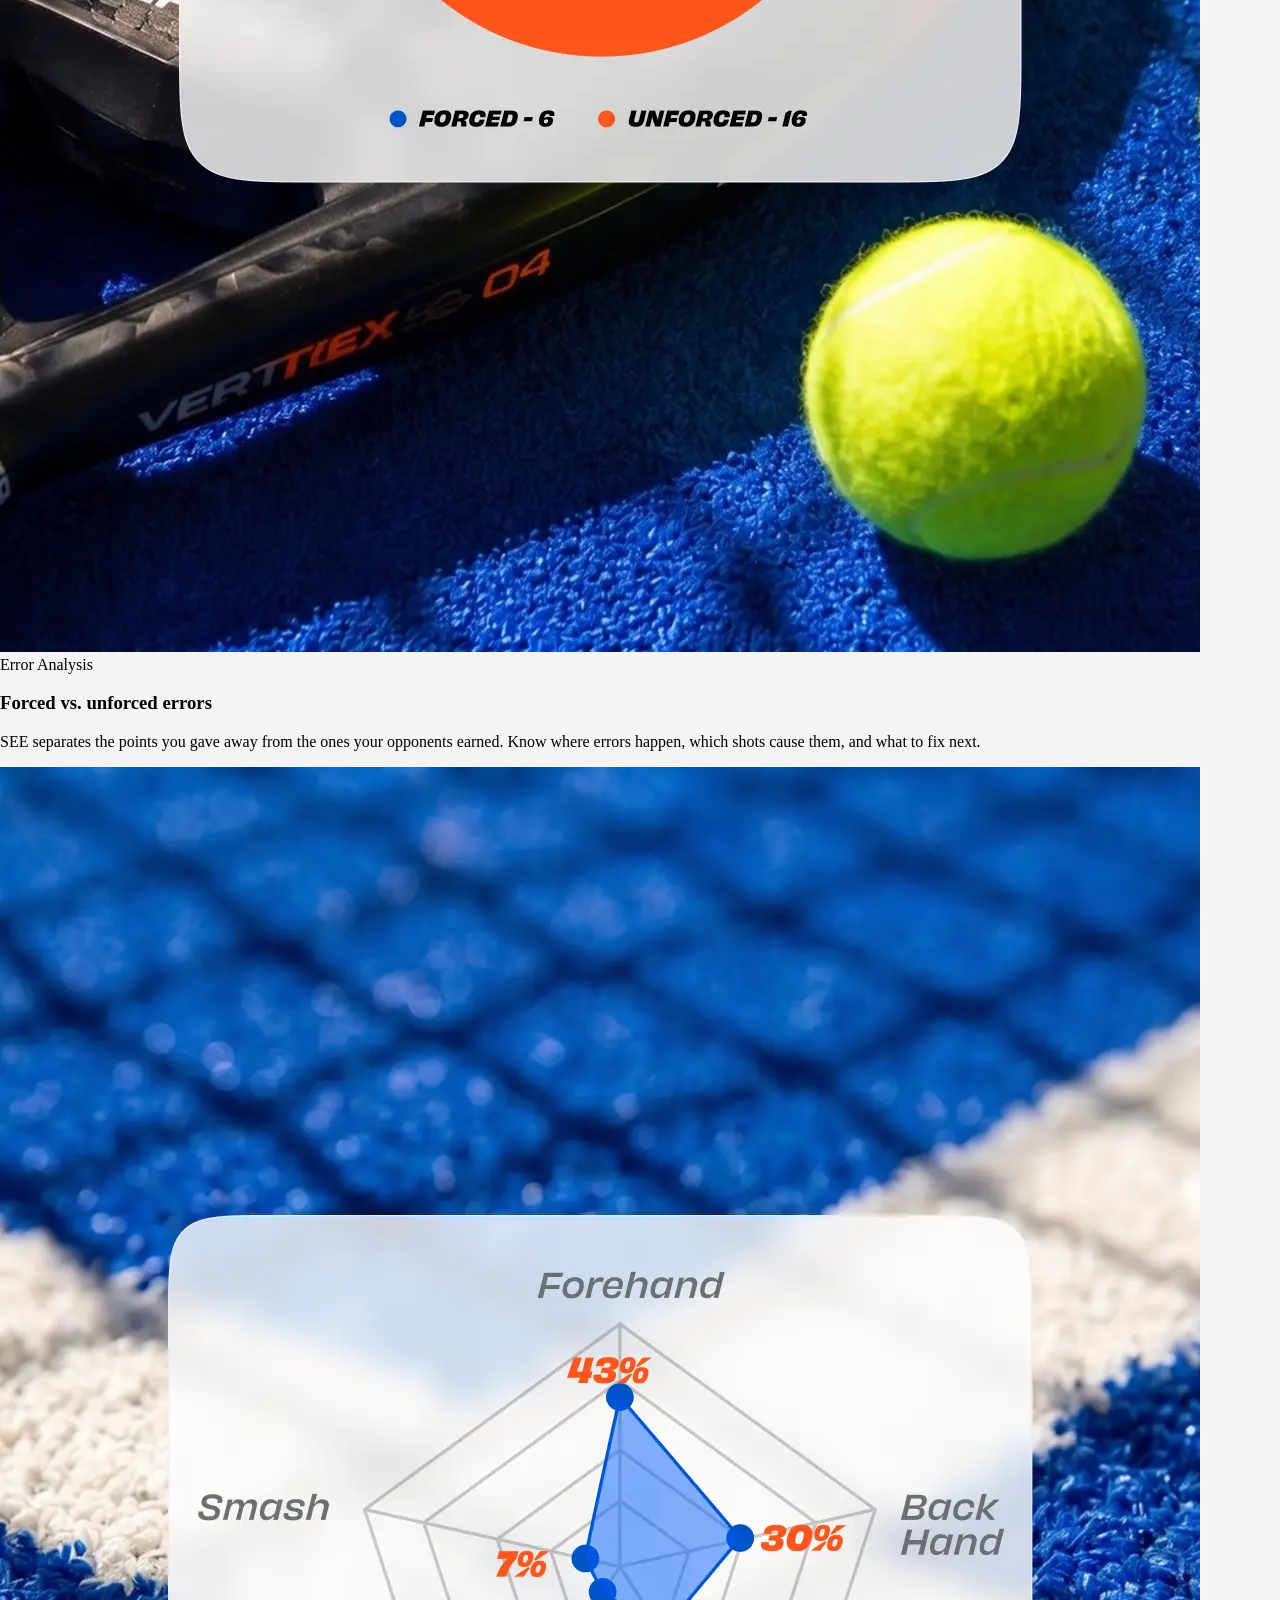
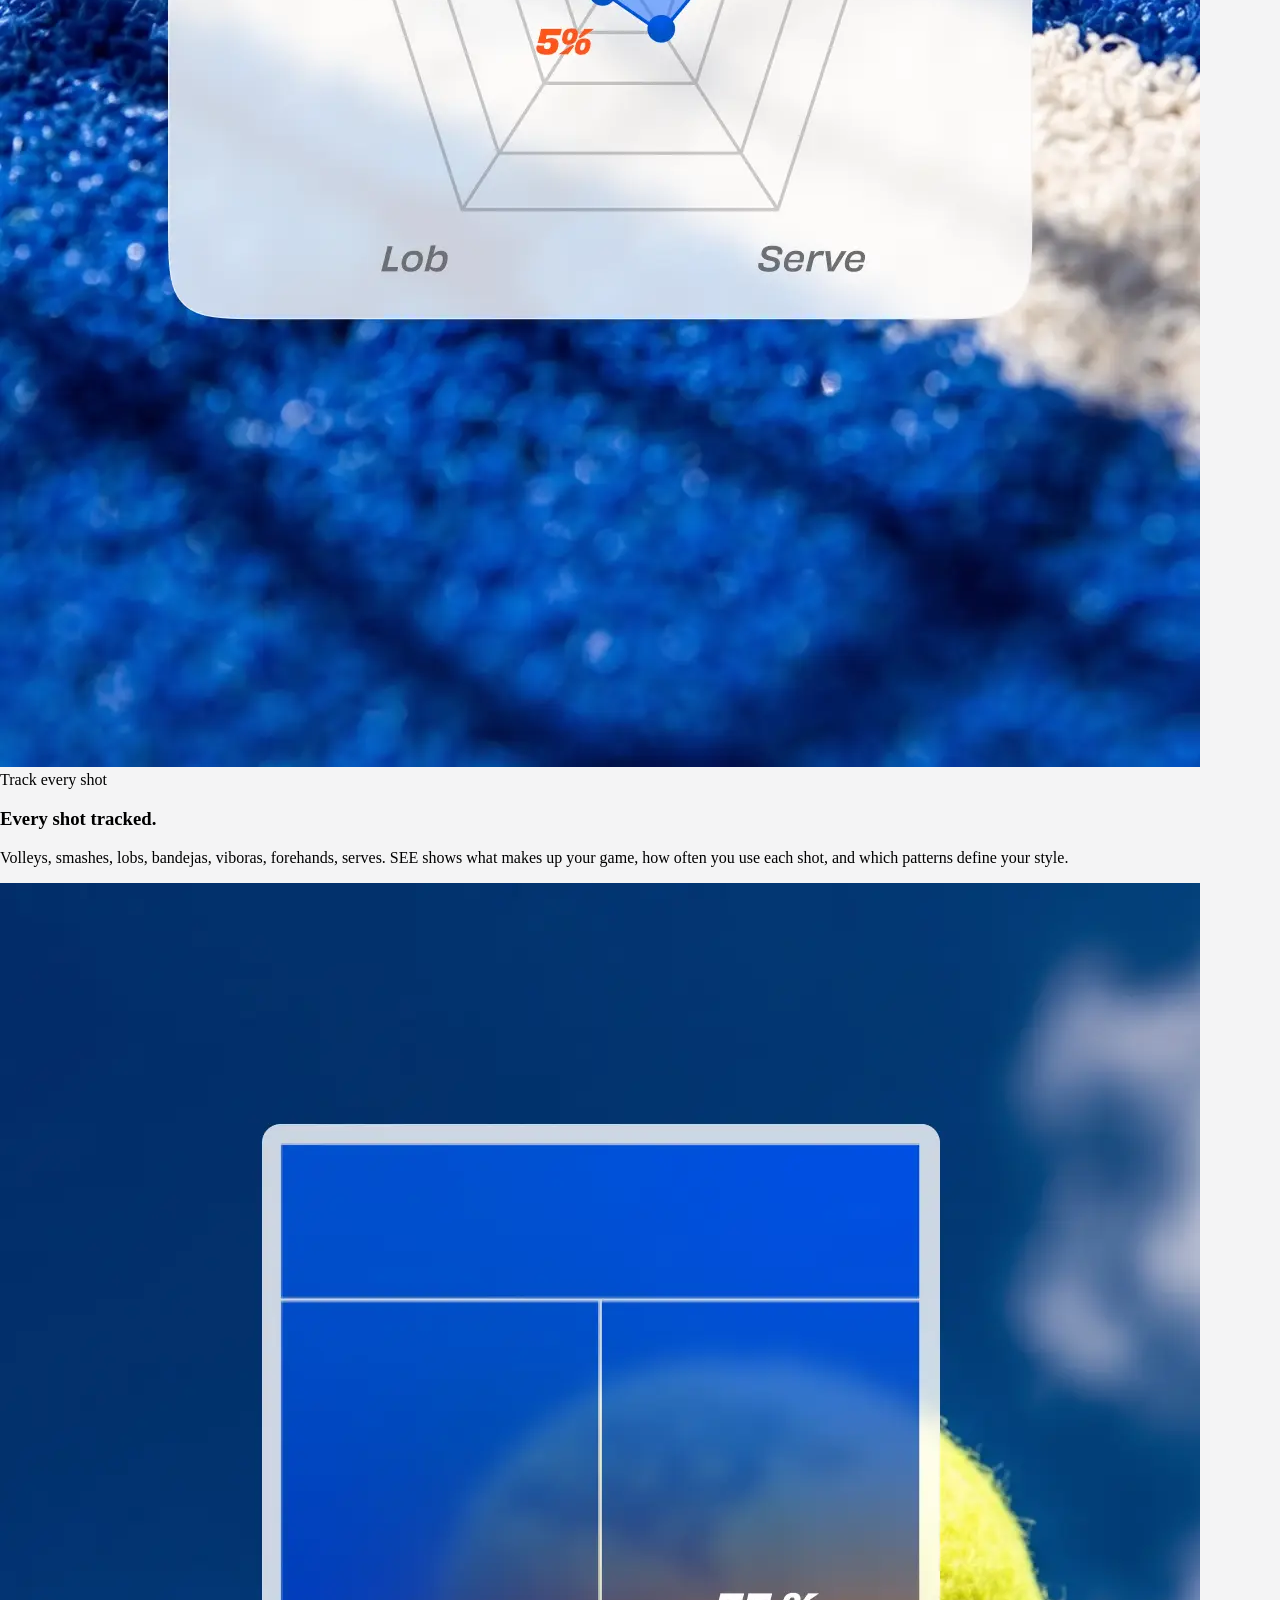
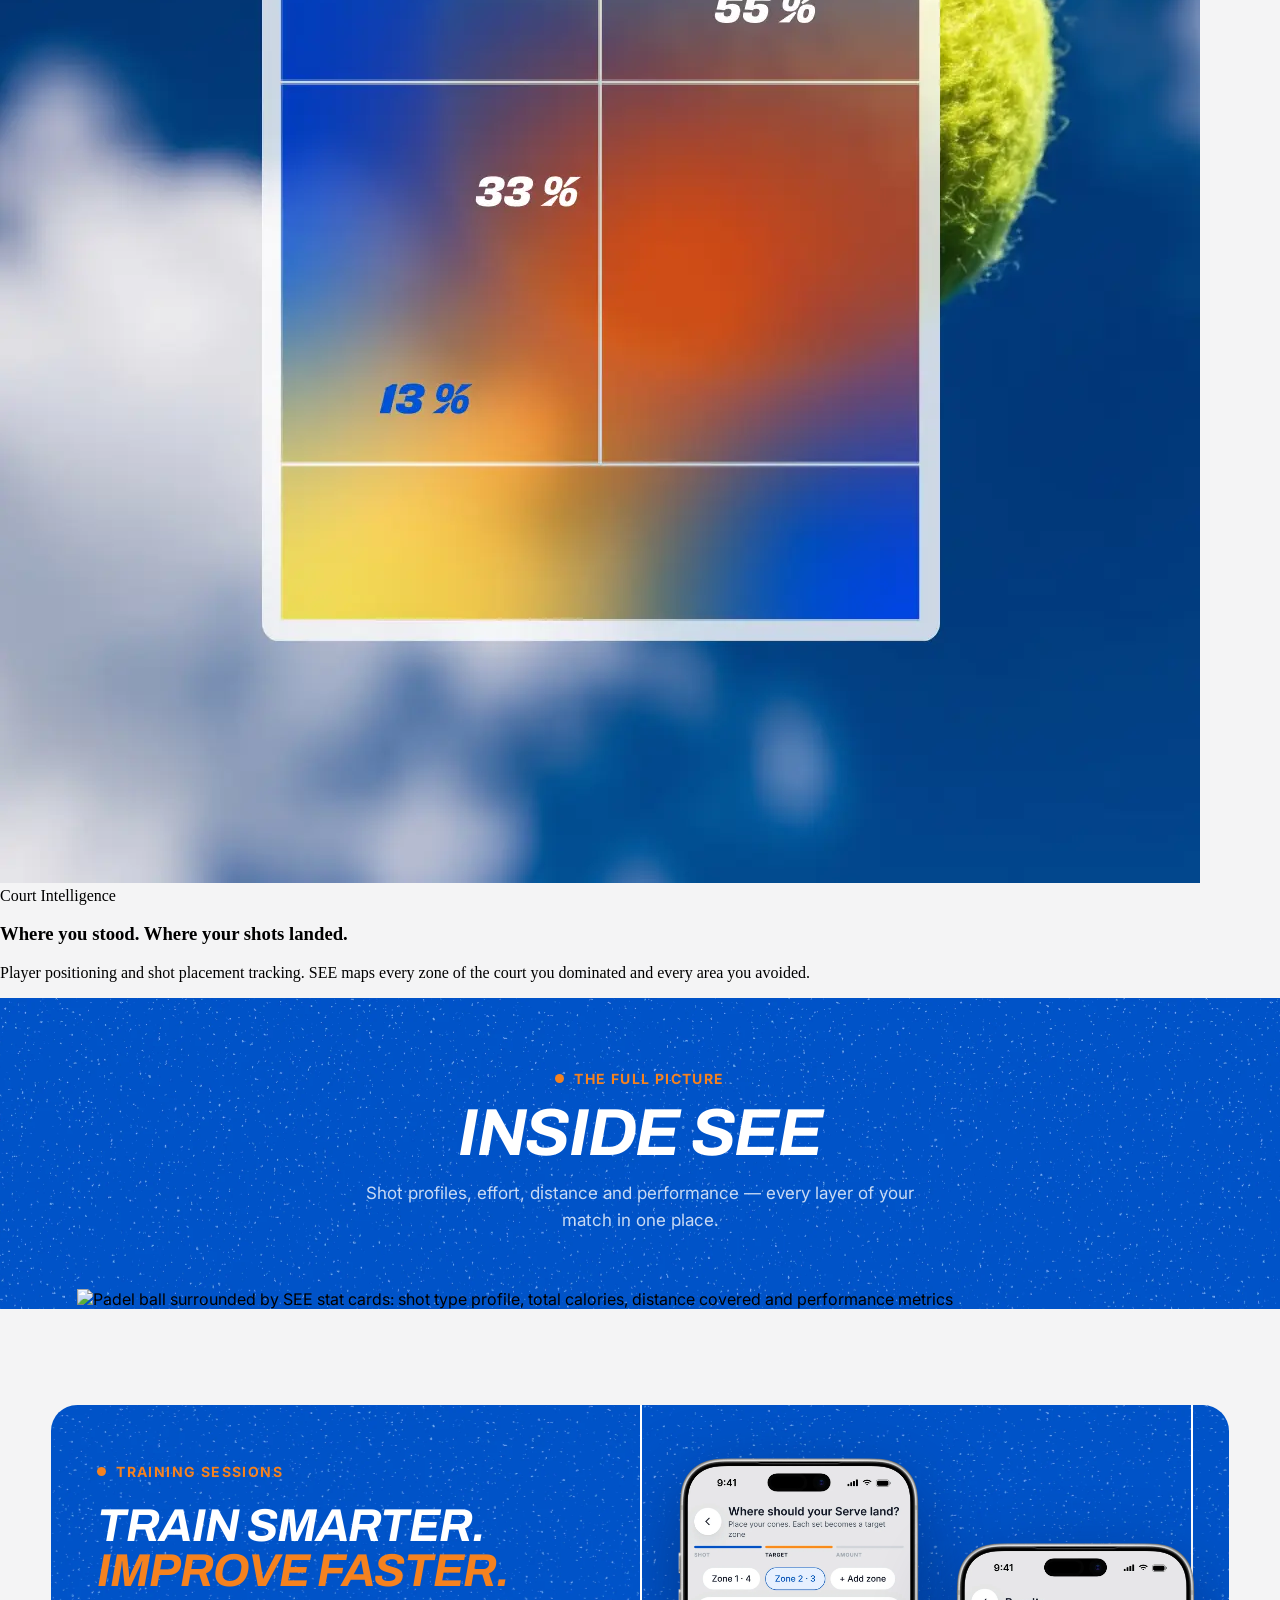
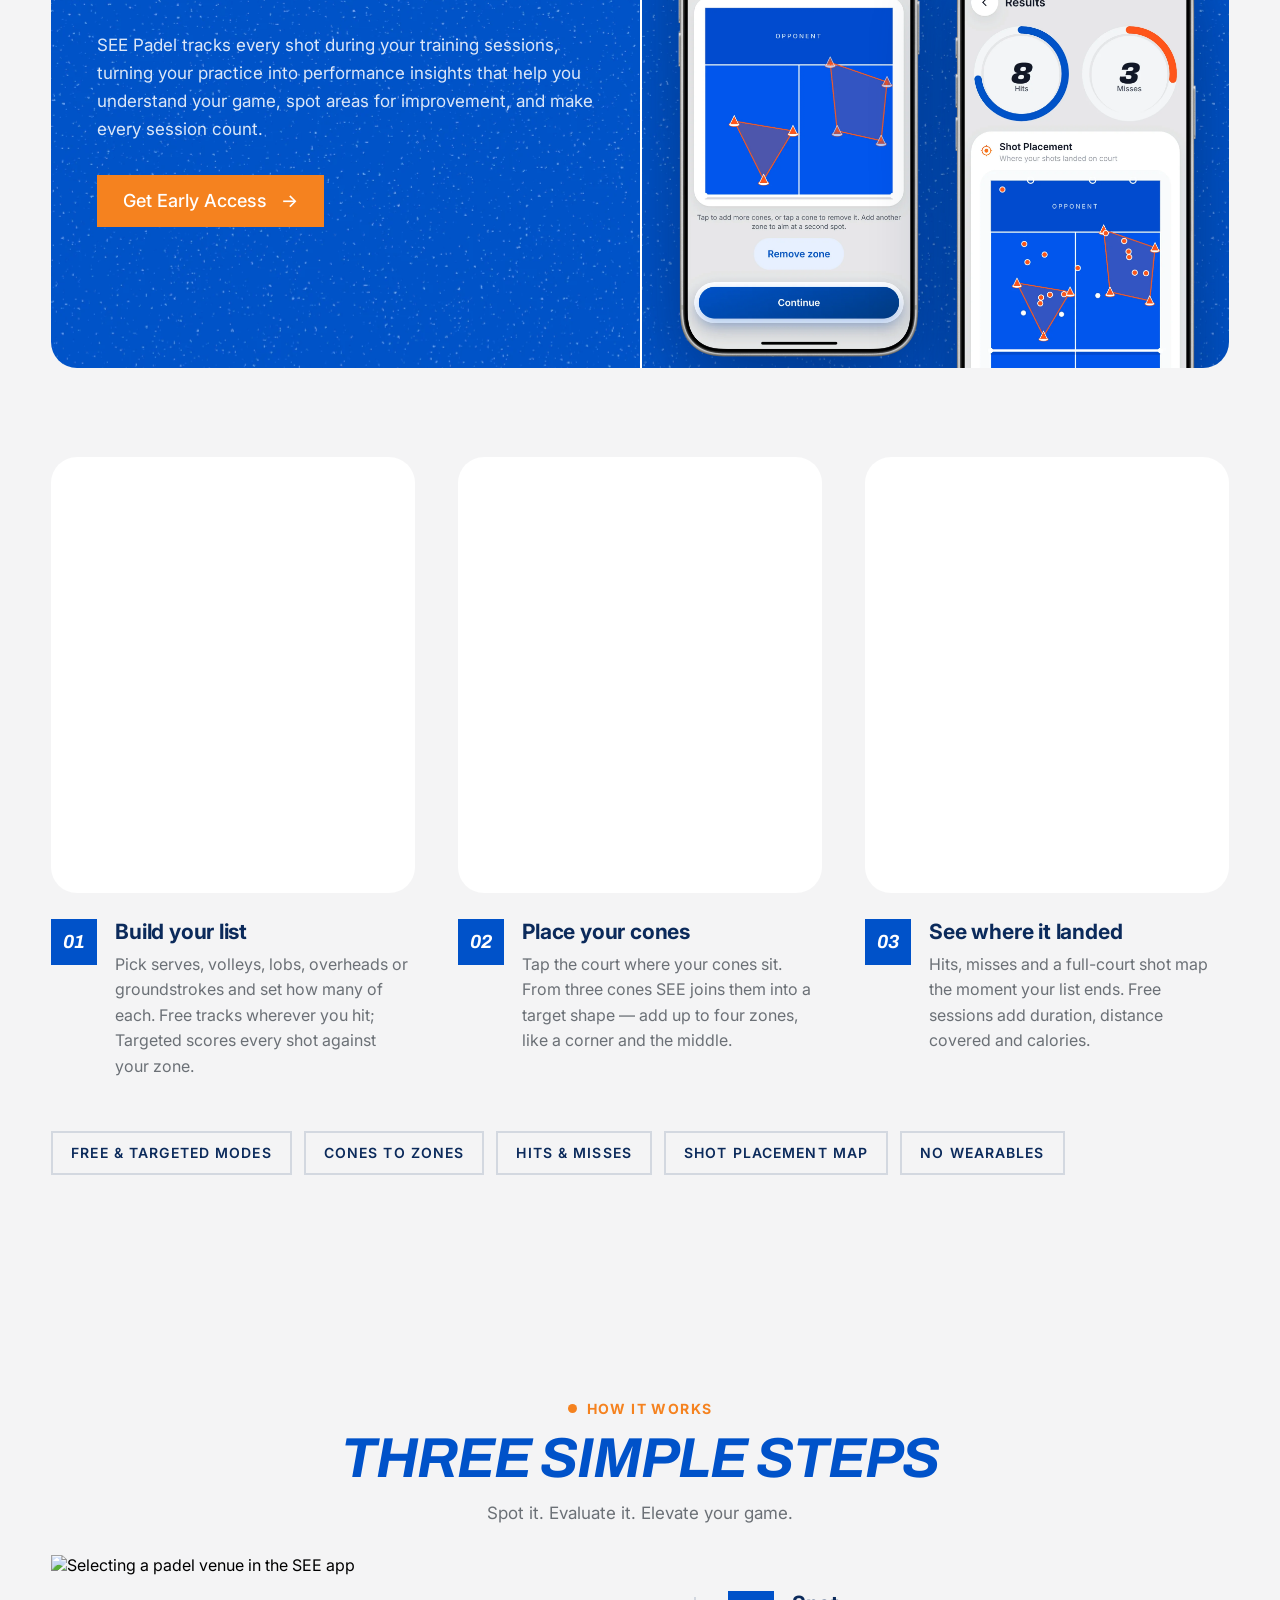
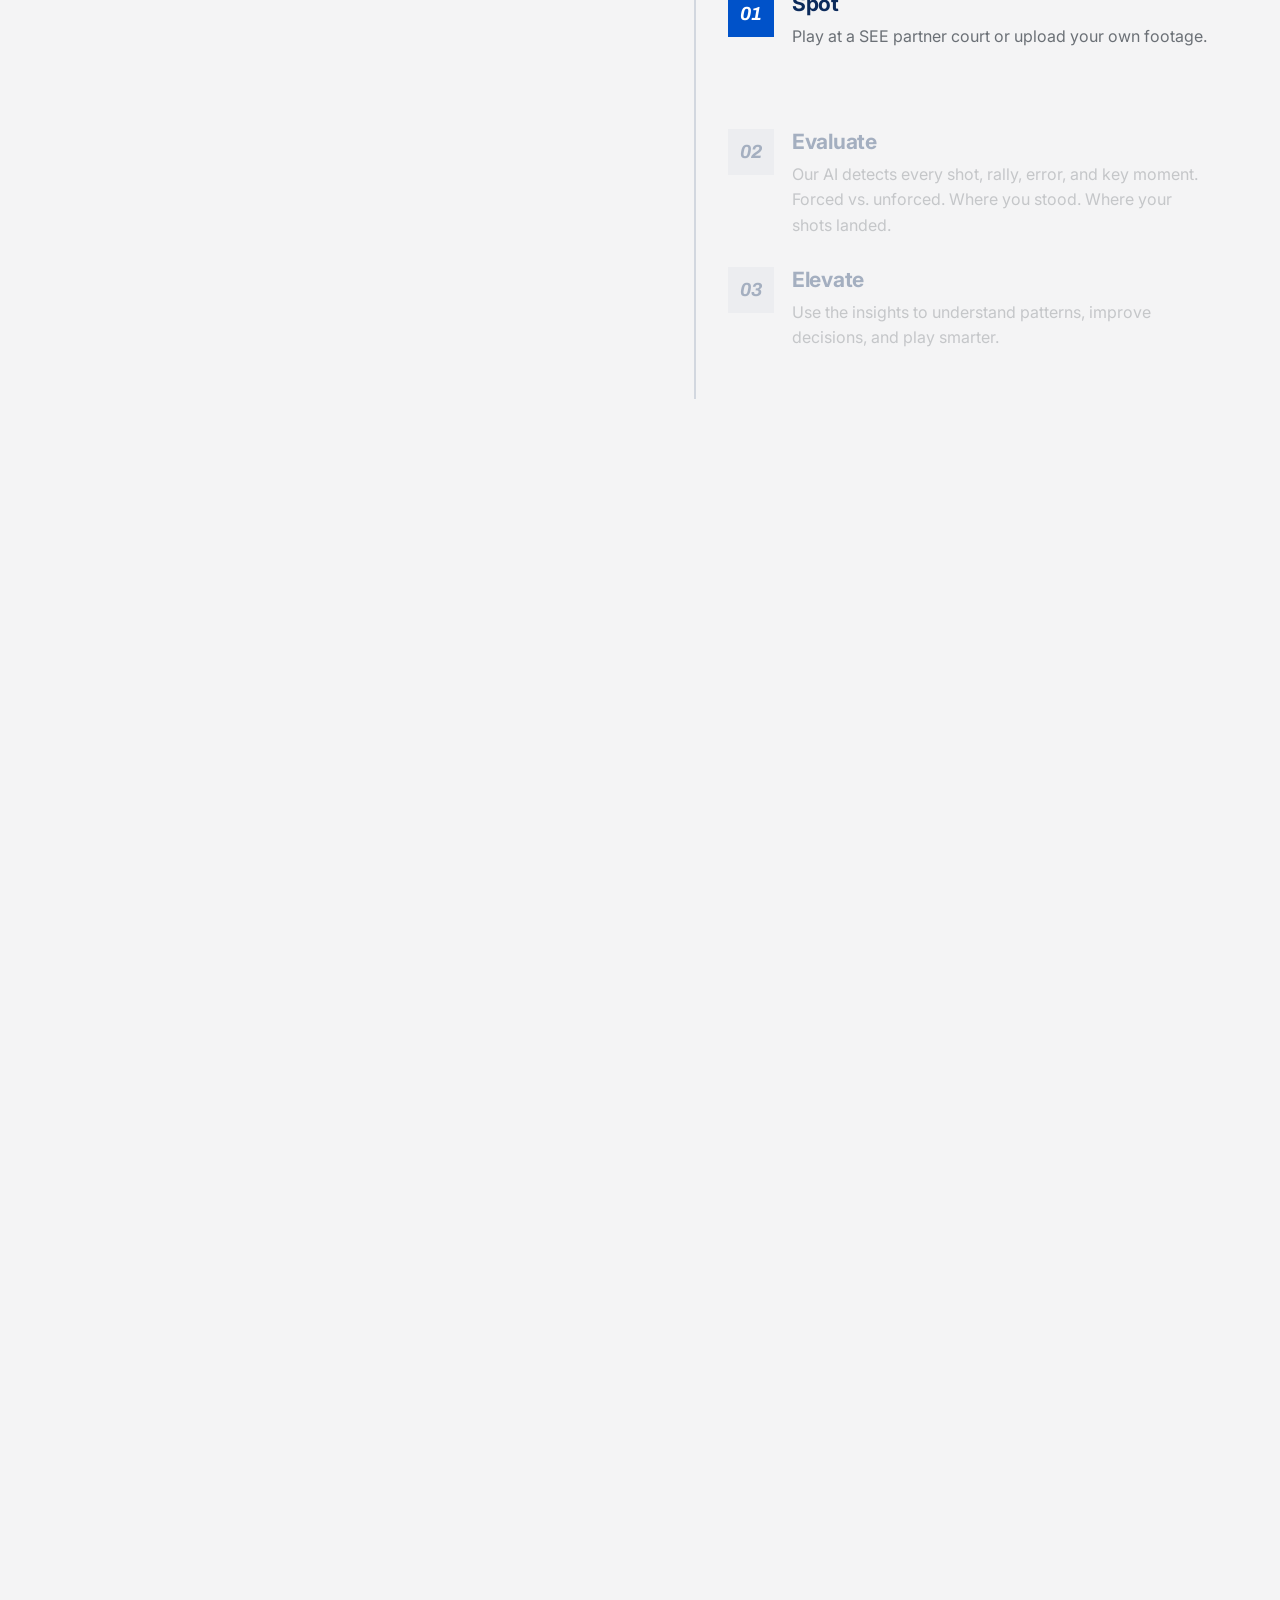
==== commit 3bda790a: "Training section: use supplied copy (Train Smarter. Improve Faster.) Co-Authored-By: Claude Sonnet 5" ====
--- a/index.html
+++ b/index.html
@@ -226,9 +226,8 @@
       <div style="display:flex;align-items:center;gap:10px;color:#F5821F;font-size:14px;font-weight:700;letter-spacing:0.1em;text-transform:uppercase">
         <span style="width:9px;height:9px;border-radius:50%;background:#F5821F"></span>Training Sessions
       </div>
-      <h2 data-r="train-h2" style="margin:0;font-family:'Obviously','Archivo',sans-serif;font-style:italic;font-weight:700;font-size:clamp(40px,4.4vw,66px);line-height:0.96;letter-spacing:-0.02em;text-transform:uppercase;color:#fff">Train with<br>a <span style="color:#F5821F">target.</span></h2>
-      <p style="margin:14px 0 0;font-size:19px;font-weight:700;color:#fff">Practice where every ball counts.</p>
-      <p style="margin:0;max-width:520px;font-size:17px;line-height:1.65;color:rgba(255,255,255,0.86);text-wrap:pretty">Build a list of drills, drop your cones where you aim, and SEE scores every shot as a hit or a miss. Free or Targeted &mdash; the courts, the cones and the camera do the rest.</p>
+      <h2 data-r="train-h2" style="margin:0;font-family:'Obviously','Archivo',sans-serif;font-style:italic;font-weight:700;font-size:clamp(34px,3.6vw,54px);line-height:0.96;letter-spacing:-0.02em;text-transform:uppercase;color:#fff">Train smarter.<br><span style="color:#F5821F">Improve faster.</span></h2>
+      <p style="margin:14px 0 0;max-width:520px;font-size:17px;line-height:1.65;color:rgba(255,255,255,0.86);text-wrap:pretty">SEE Padel tracks every shot during your training sessions, turning your practice into performance insights that help you understand your game, spot areas for improvement, and make every session count.</p>
       <div data-r="train-cta" style="display:flex;flex-wrap:wrap;gap:18px;margin-top:8px">
         <a href="https://tally.so/r/2Ek5Xe" target="_blank" rel="noopener" style="display:inline-flex;align-items:center;gap:14px;background:#F5821F;color:#fff;padding:17px 26px;font-size:18px;font-weight:500;line-height:1">Get Early Access <span>&rarr;</span></a>
       </div>
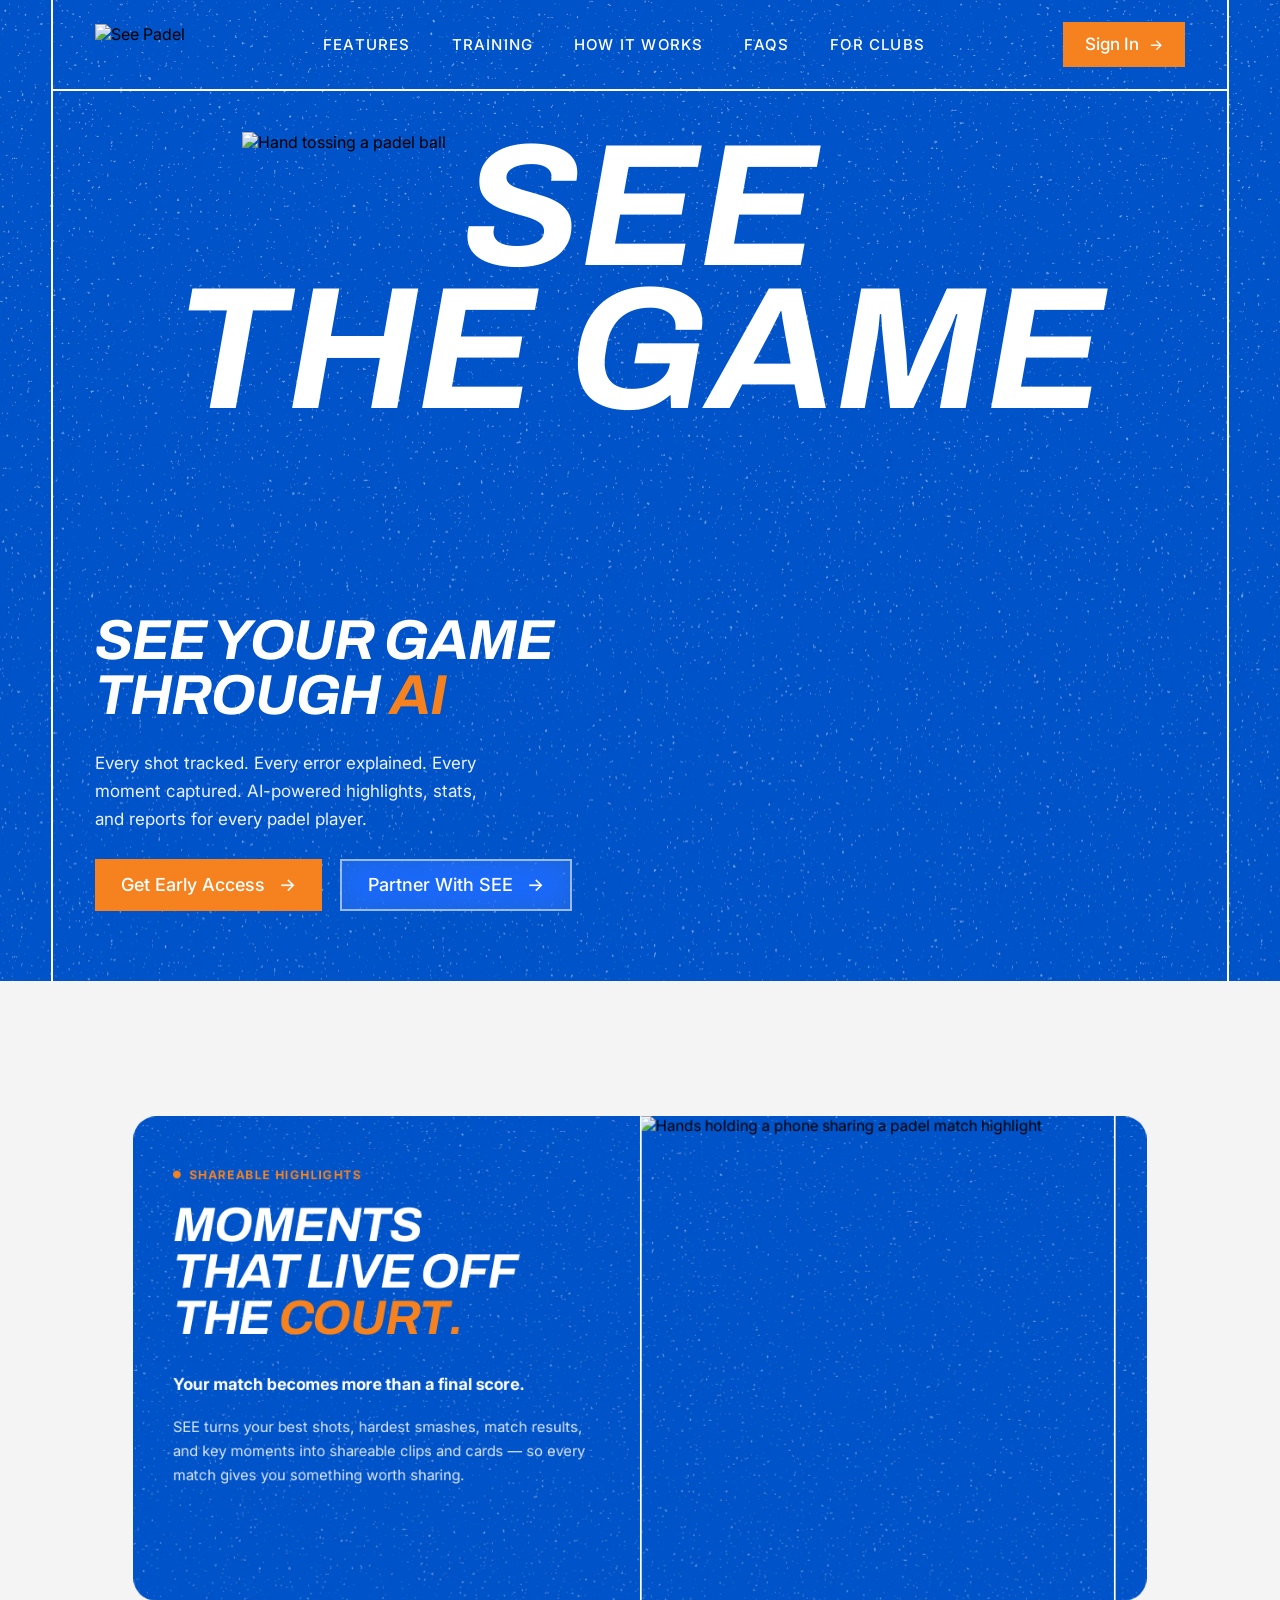
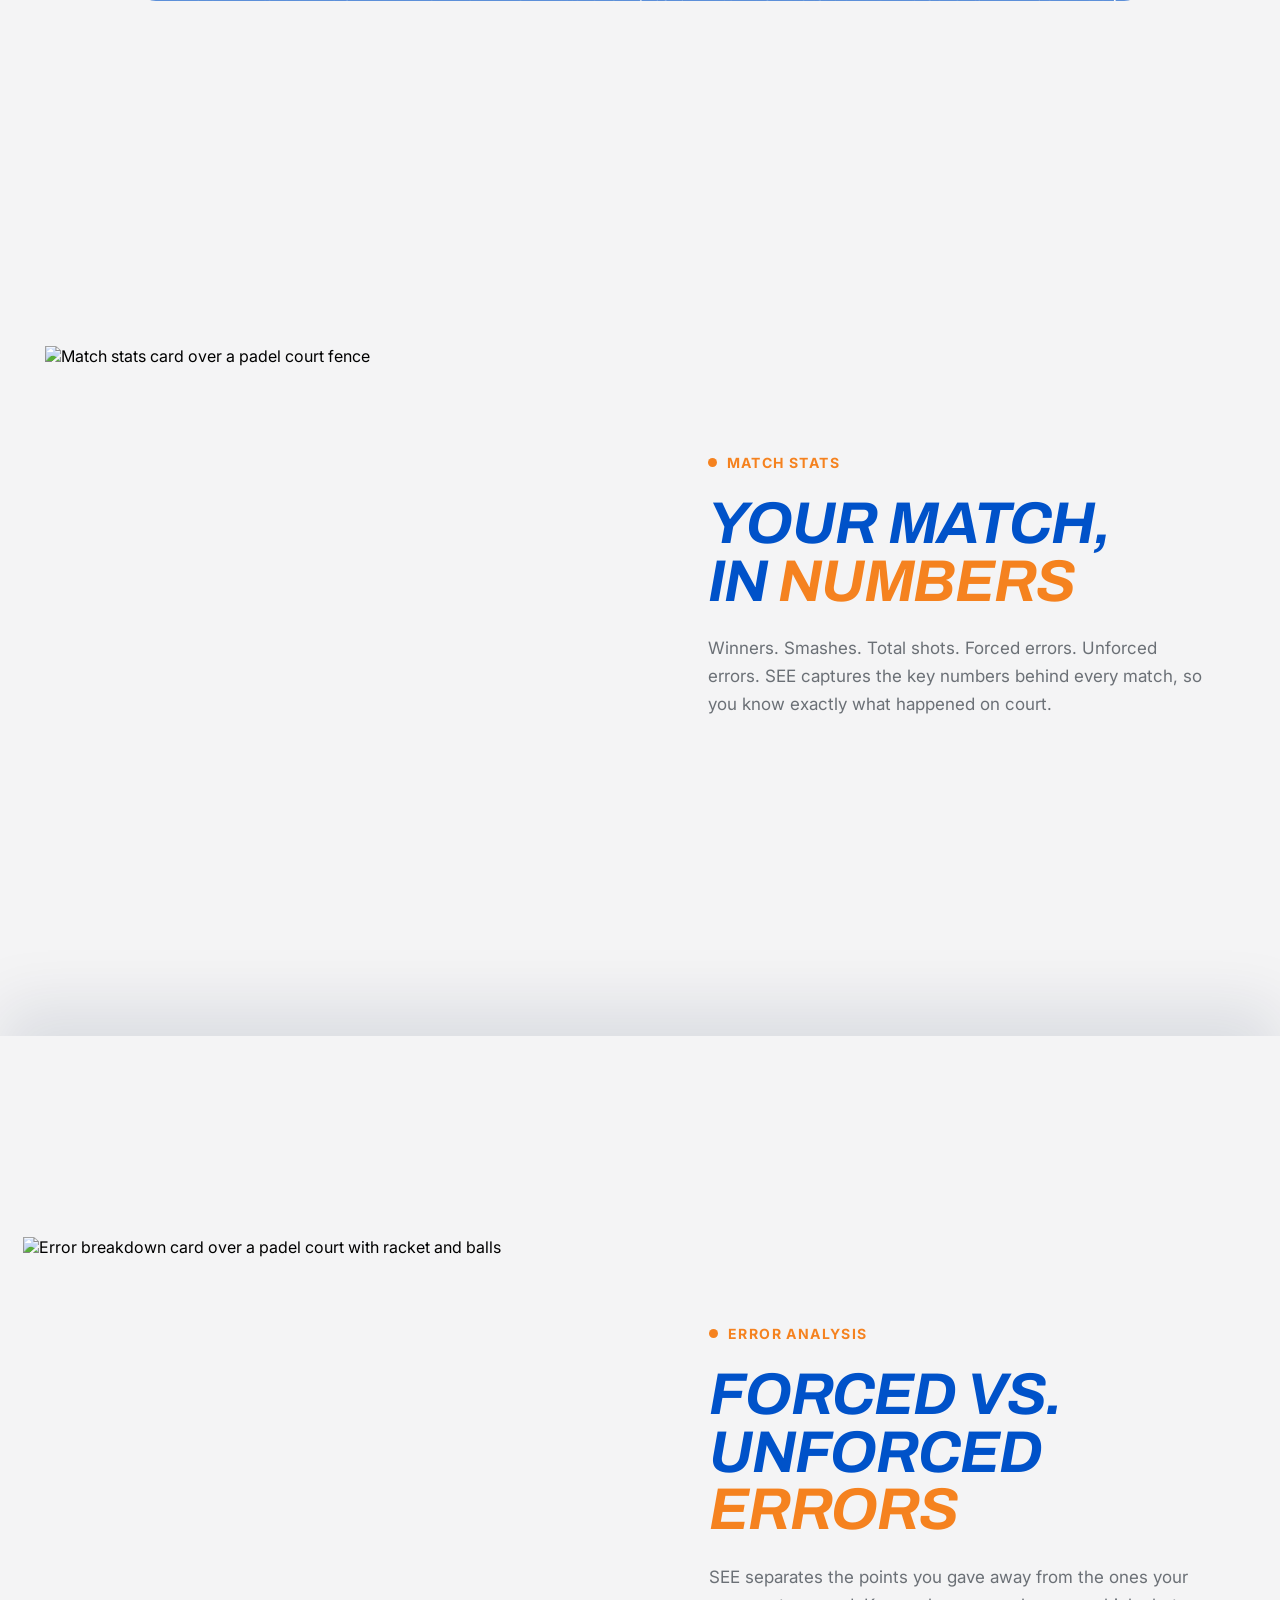
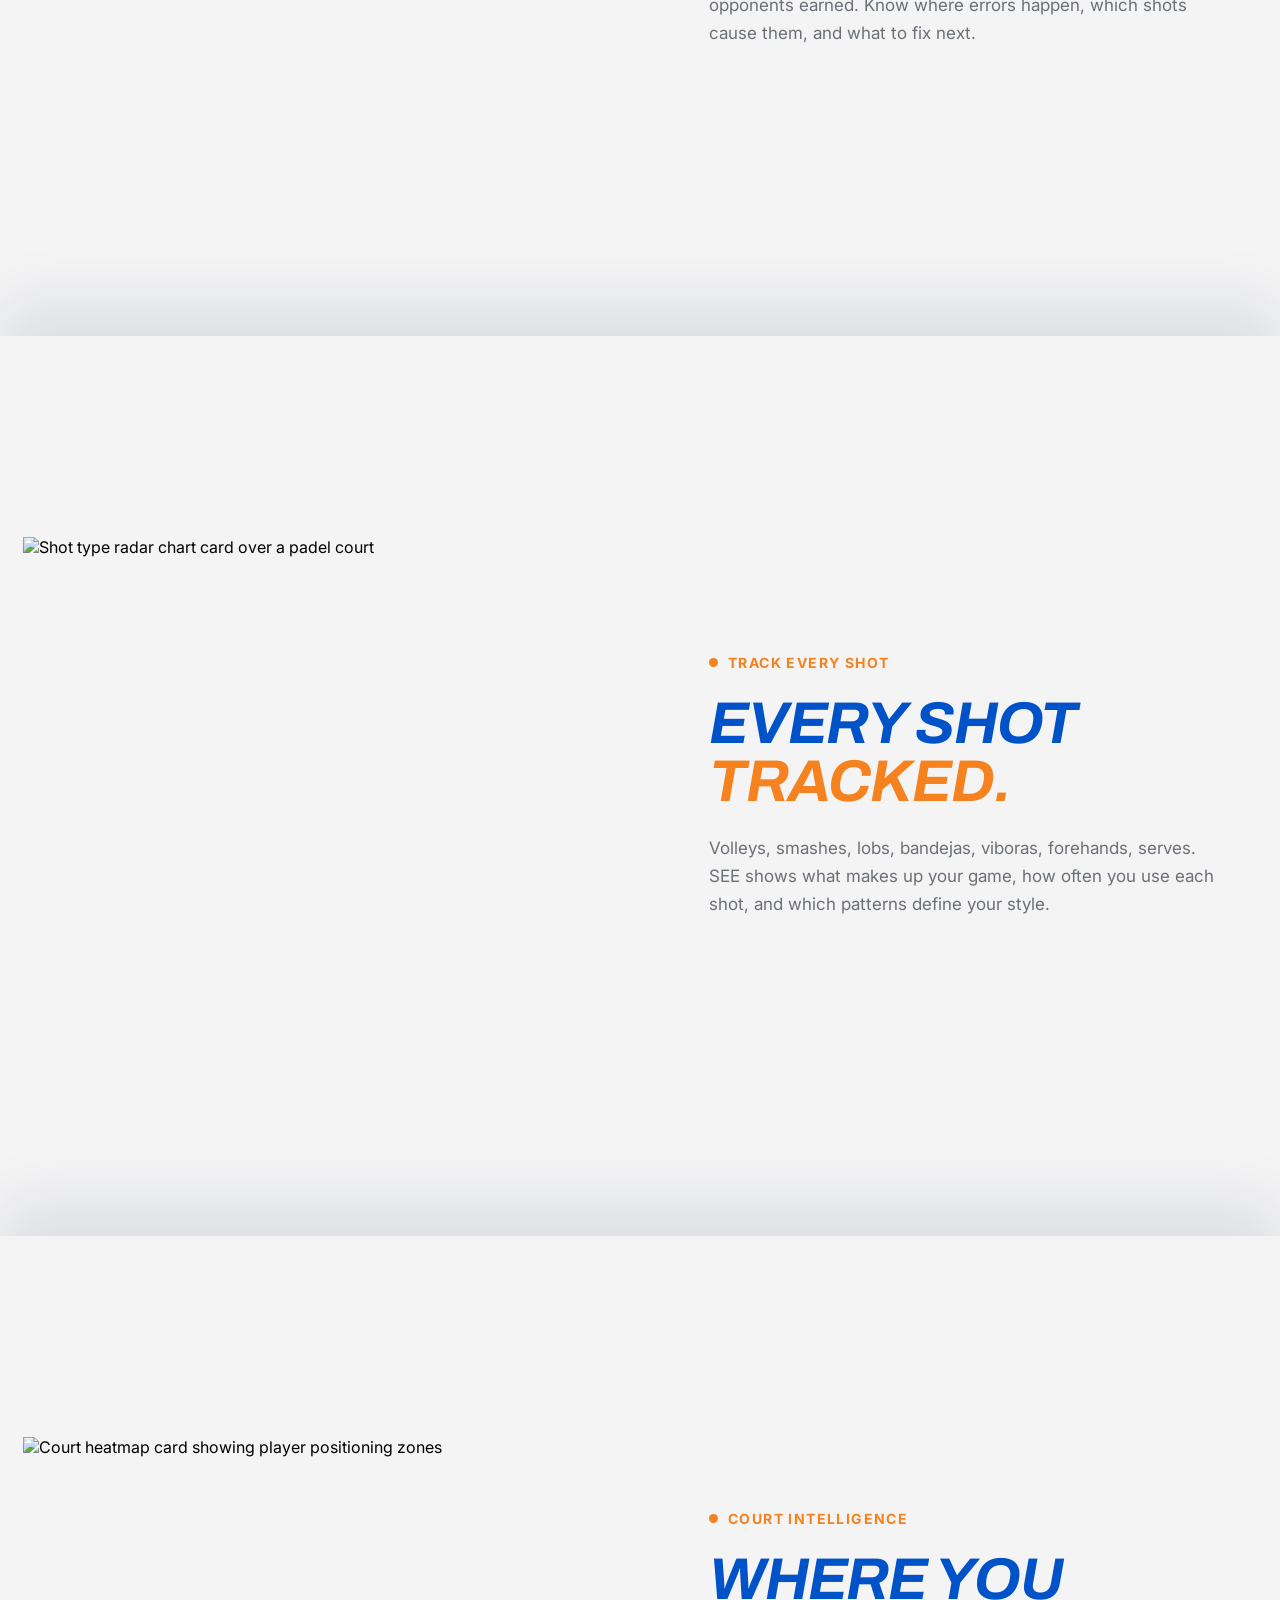
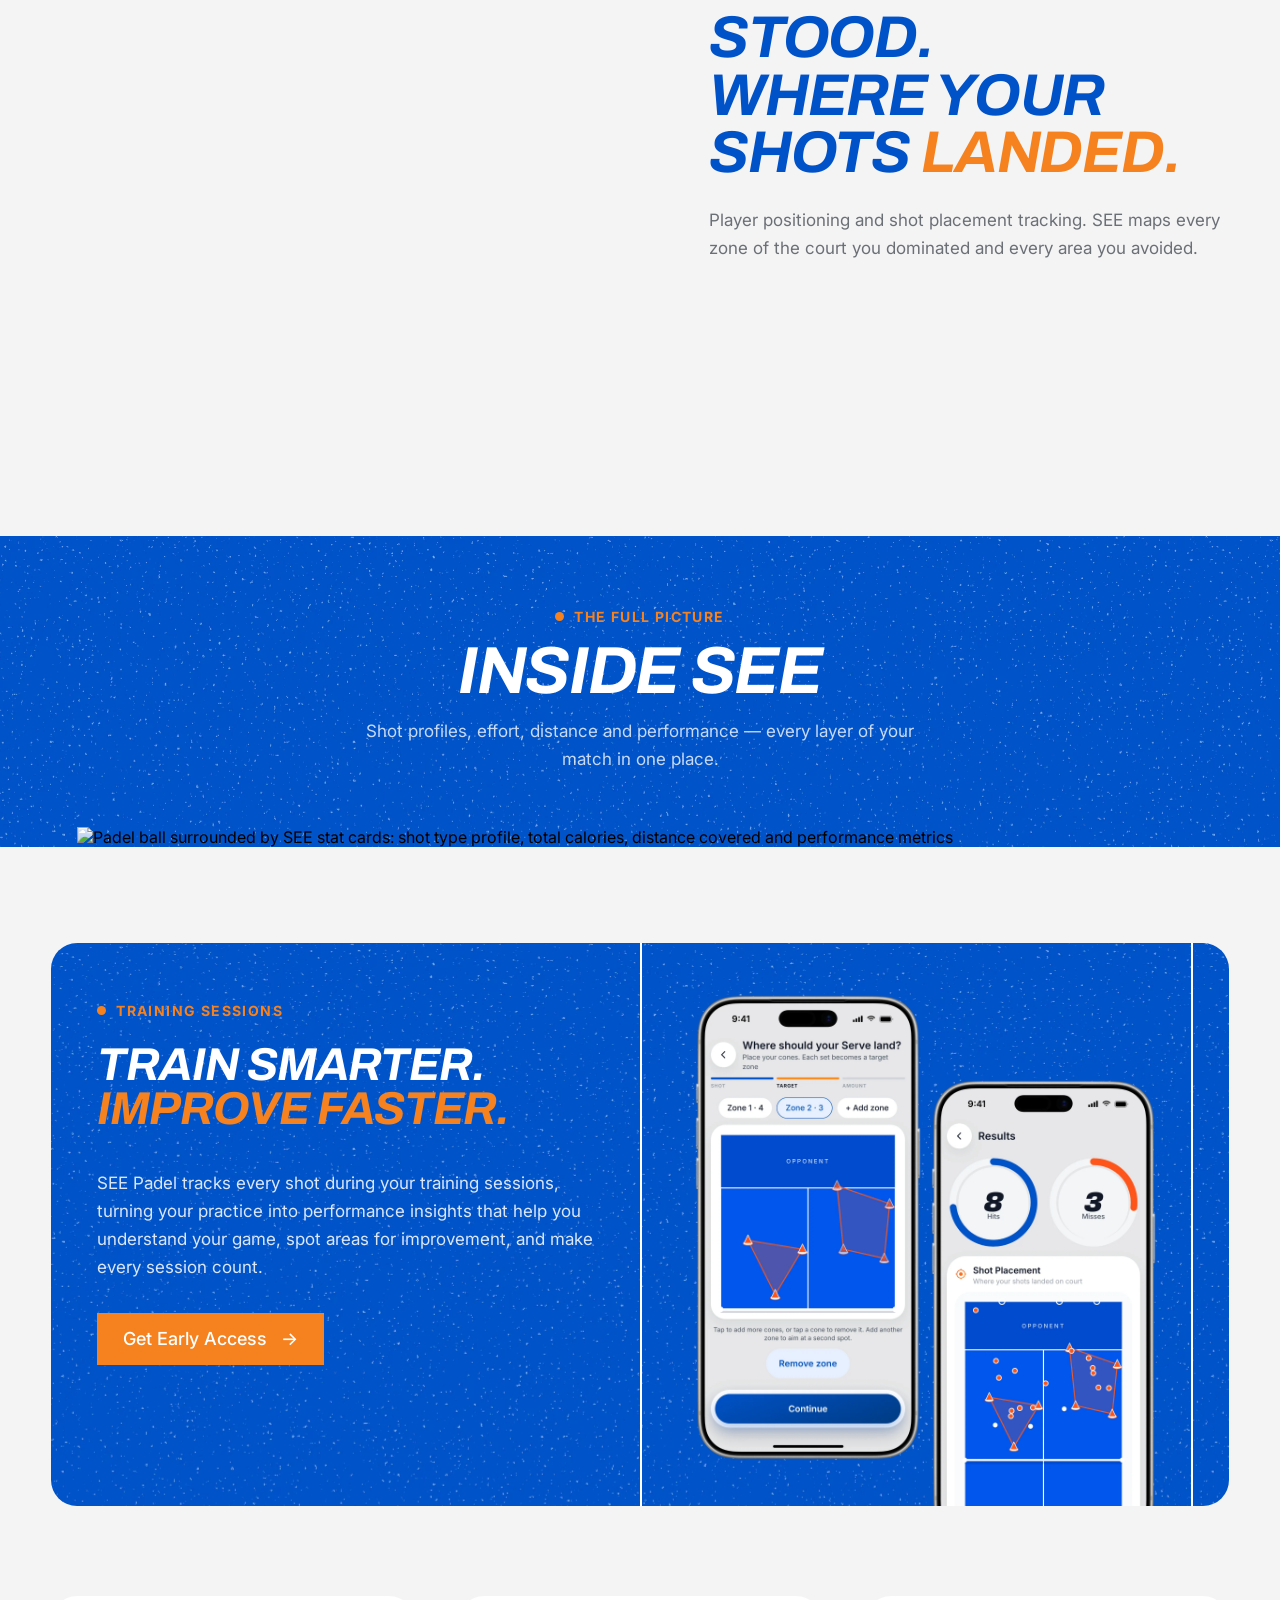
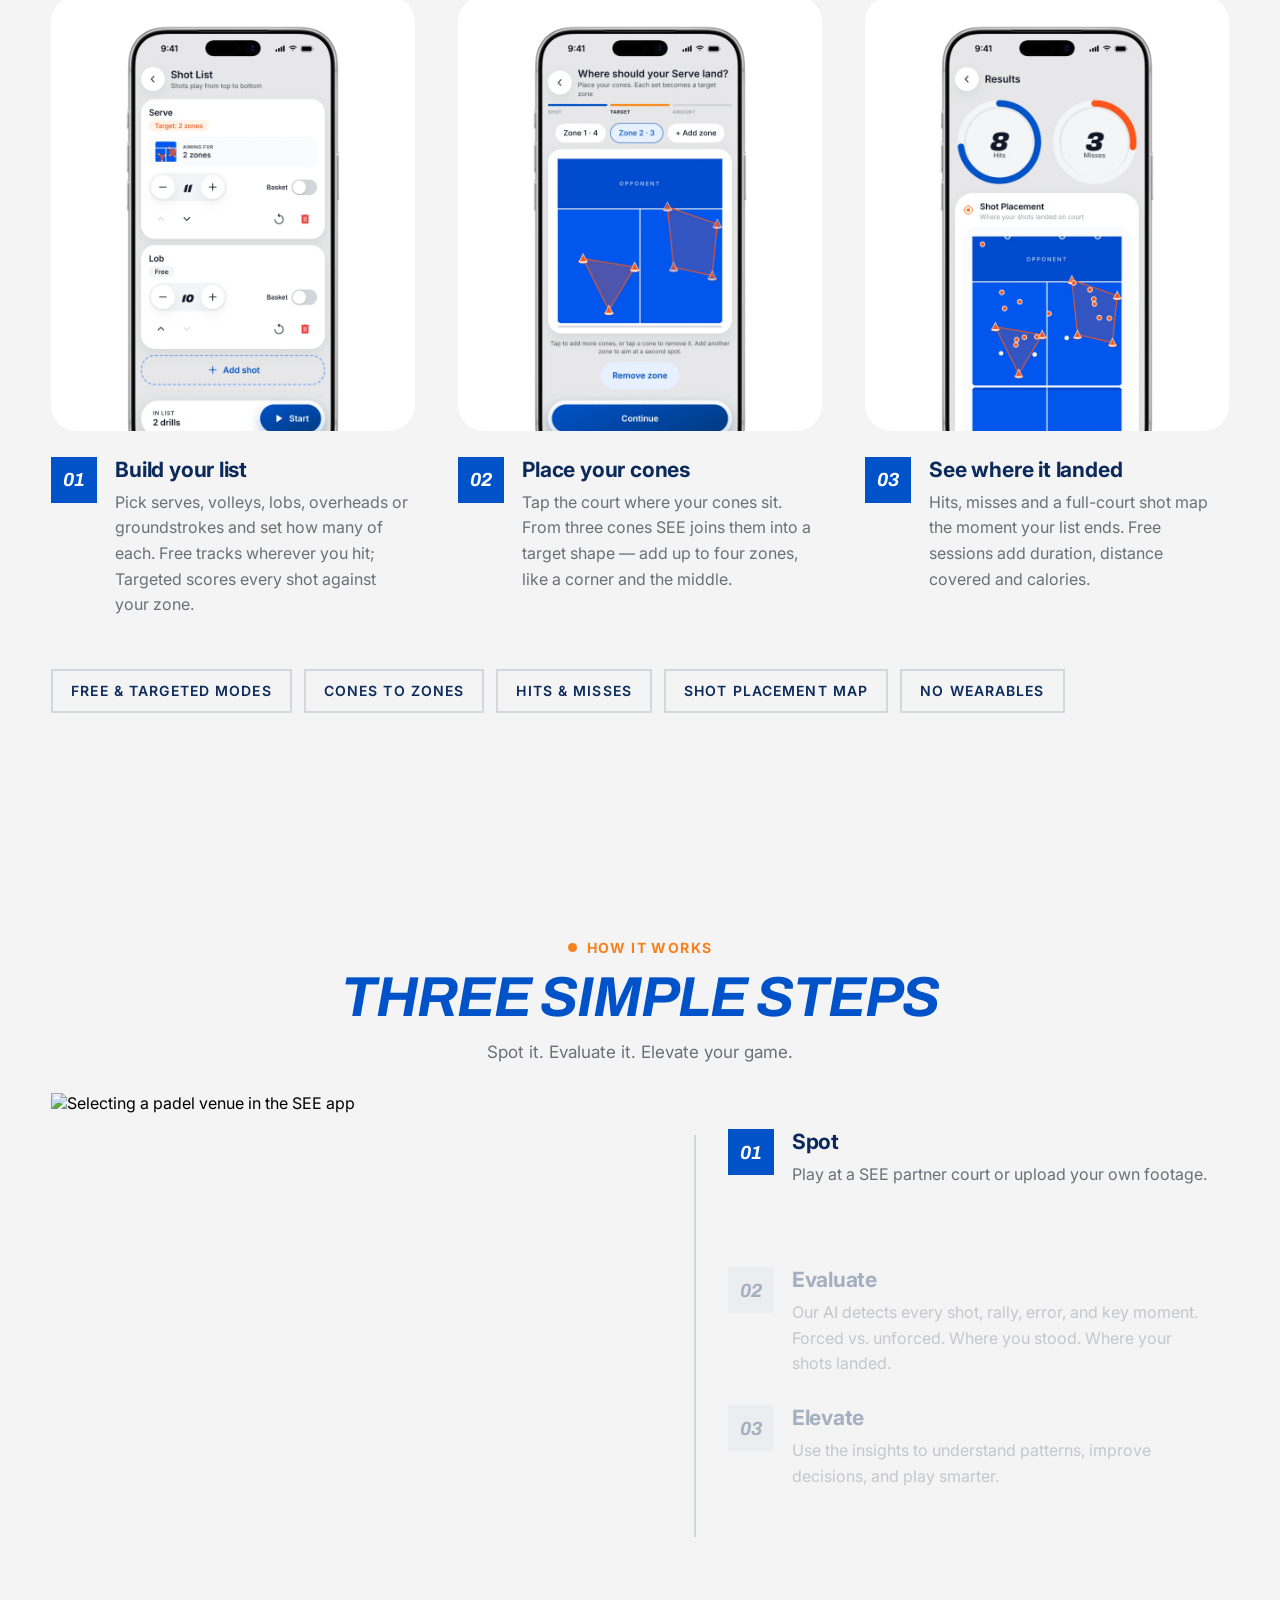
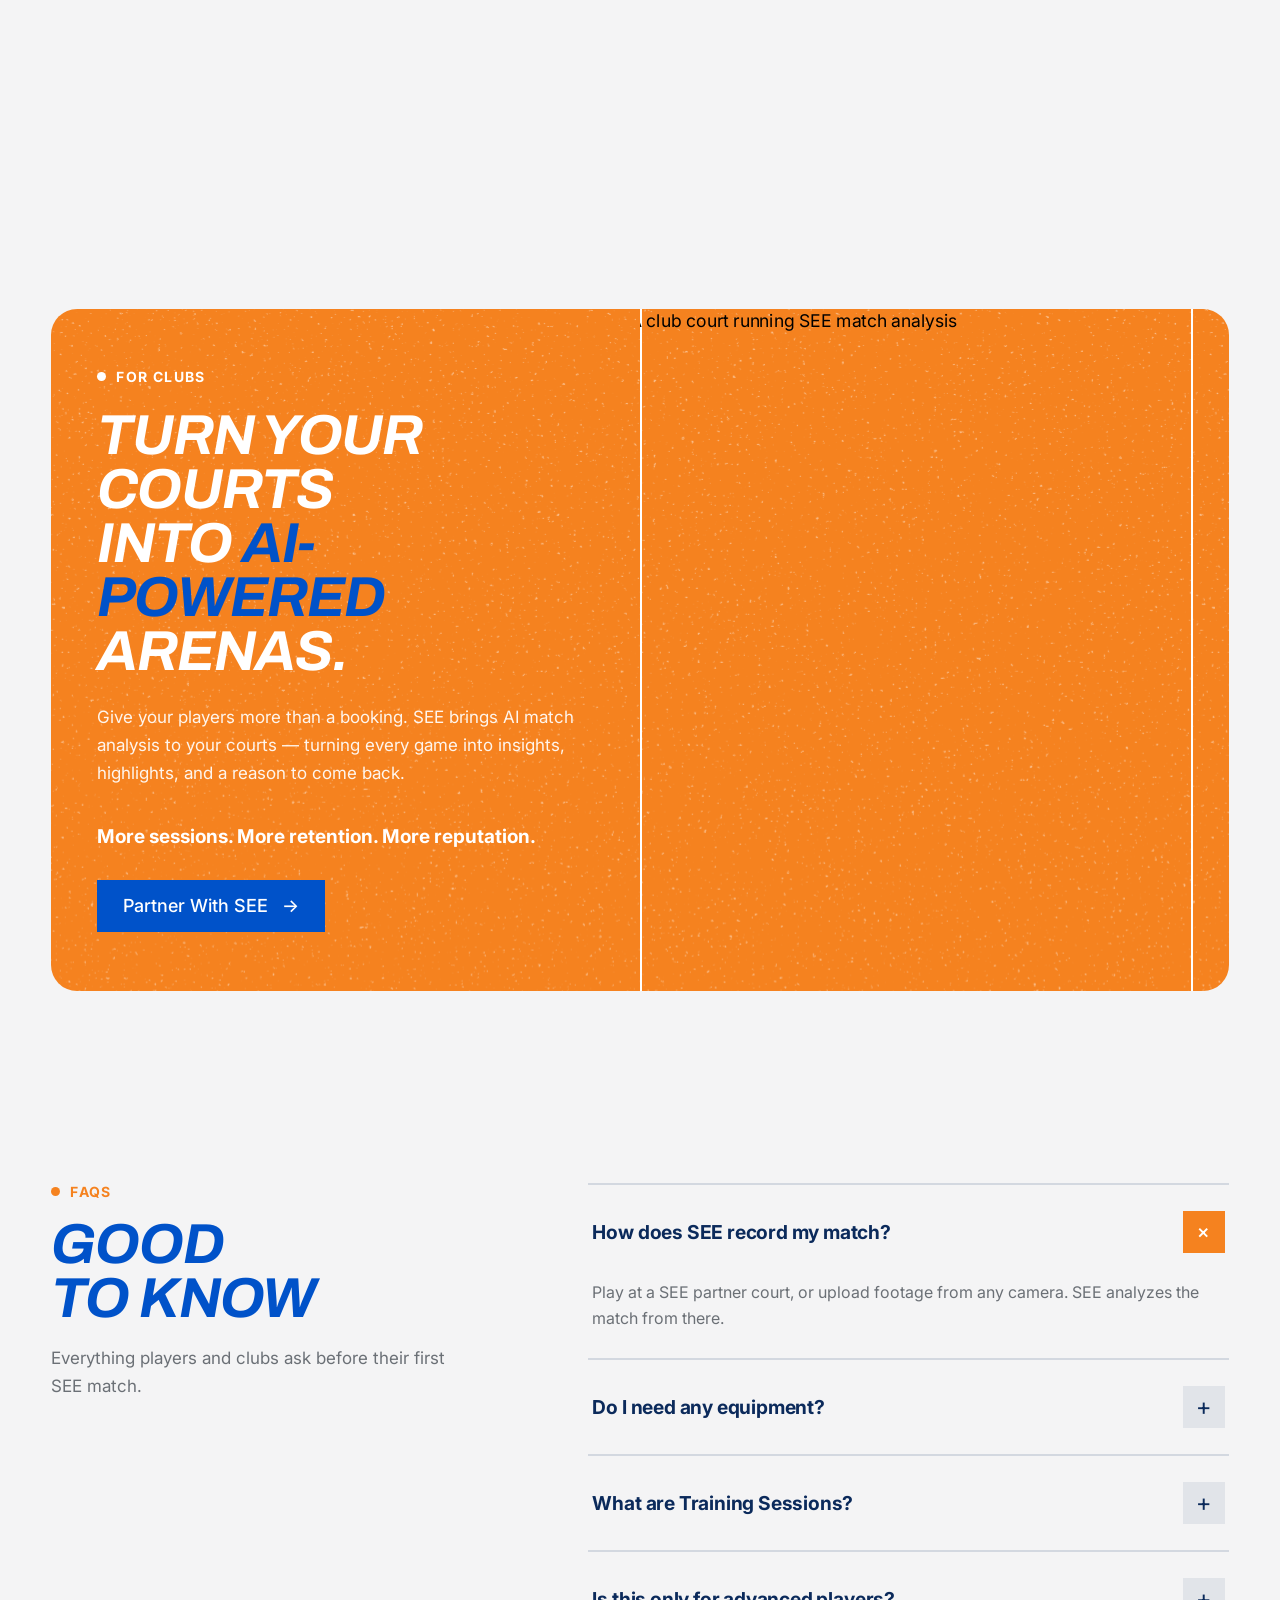
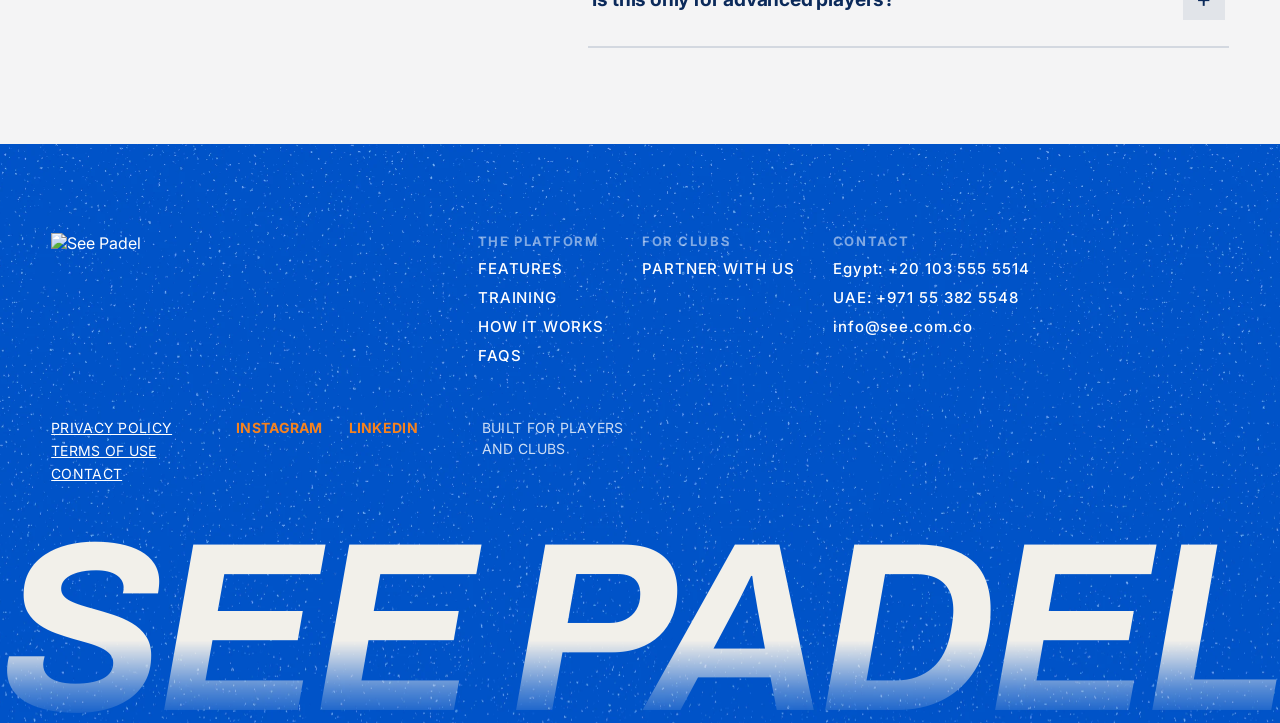
==== commit 1934ca50: "Training section: phones above court lines, centered on mobile, no mockup shadows Co-Authored-By: Cl" ====
--- a/index.html
+++ b/index.html
@@ -234,10 +234,10 @@
     </div>
 
     <div data-r="train-card" style="position:relative;min-height:clamp(420px,44vw,700px);overflow:hidden">
-      <div data-r="train-divider" style="position:absolute;top:0;bottom:0;left:0;width:2px;background:#fff;z-index:3"></div>
+      <div data-r="train-divider" style="position:absolute;top:0;bottom:0;left:0;width:2px;background:#fff;z-index:1"></div>
       <div data-r="train-courtline" style="position:absolute;top:0;bottom:0;right:6%;width:2px;background:#fff;z-index:1"></div>
-      <img data-r="train-phone" data-pos="a" src="./assets/training-target.webp" loading="lazy" decoding="async" alt="SEE training screen: cones placed on the court join into a target zone" style="position:absolute;z-index:2;left:6%;top:9%;width:42%;height:auto;filter:drop-shadow(0 30px 40px rgba(0,20,60,0.45))">
-      <img data-r="train-phone" data-pos="b" src="./assets/training-results.webp" loading="lazy" decoding="async" alt="SEE training results: hits and misses ring plus a full-court shot map" style="position:absolute;z-index:3;right:5%;top:24%;width:42%;height:auto;filter:drop-shadow(0 30px 40px rgba(0,20,60,0.45))">
+      <img data-r="train-phone" data-pos="a" src="./assets/training-target.webp" loading="lazy" decoding="async" alt="SEE training screen: cones placed on the court join into a target zone" style="position:absolute;z-index:2;left:9%;top:9%;width:39%;height:auto">
+      <img data-r="train-phone" data-pos="b" src="./assets/training-results.webp" loading="lazy" decoding="async" alt="SEE training results: hits and misses ring plus a full-court shot map" style="position:absolute;z-index:3;right:12%;top:24%;width:39%;height:auto">
     </div>
   </div>
 
--- a/styles.css
+++ b/styles.css
@@ -13,9 +13,31 @@
 a:hover { color:#F5821F; }
 html { scroll-behavior:smooth; }
 
+/* ---- Mobile features (standalone, plain block flow — no sticky/aspect-ratio tricks) ---- */
+.mfeat-list { display:none; }
+@media (max-width:767px) {
+  .mfeat-list { display:flex; flex-direction:column; gap:40px; background:#F4F4F5; padding:56px 20px 96px; font-family:'Inter',system-ui,sans-serif; position:relative; isolation:isolate; z-index:2; }
+  .mfeat-card { display:flex; flex-direction:column; position:sticky; background:#F4F4F5; padding-top:20px; }
+  .mfeat-card:nth-child(1) { top:20px; z-index:1; }
+  .mfeat-card:nth-child(2) { top:44px; z-index:2; }
+  .mfeat-card:nth-child(3) { top:68px; z-index:3; }
+  .mfeat-card:nth-child(4) { top:92px; z-index:4; }
+  .mfeat-media { width:100%; height:56svh; border-radius:26px; overflow:hidden; }
+  .mfeat-img { display:block; width:100%; height:100%; object-fit:cover; }
+  .mfeat-body { display:flex; flex-direction:column; gap:16px; margin-top:24px; }
+  .mfeat-eyebrow { display:flex; align-items:center; gap:10px; color:#F5821F; font-size:14px; font-weight:700; letter-spacing:0.1em; text-transform:uppercase; }
+  .mfeat-dot { width:9px; height:9px; border-radius:50%; background:#F5821F; }
+  .mfeat-h { margin:0; font-family:'Obviously','Archivo',sans-serif; font-style:italic; font-weight:700; font-size:min(6.6vw,40px); line-height:0.98; letter-spacing:-0.02em; text-transform:uppercase; color:#0052C9; }
+  .mfeat-accent { color:#F5821F; }
+  .mfeat-p { margin:0; font-size:15px; line-height:1.55; color:#6B7076; }
+}
+
+/* ---- For clubs CTA panel ---- */
+.clubs-panel { background-color:#F5821F !important; }
+
 /* ---- Hero noise field ---- */
 [data-r="hero"] {
-  background-image:url("./assets/bg-noise.png");
+  background-image:url("./assets/bg-noise.webp");
   background-size:1150px auto;
   background-repeat:repeat;
   background-position:top center;
@@ -109,22 +131,12 @@
 
   [data-r="train"] { grid-template-columns:1fr !important; }
   [data-r="train-card"] { border-top:2px solid #fff !important; min-height:118vw !important; }
-  [data-r="train-divider"] { left:8% !important; }
+  [data-r="train-divider"] { left:8% !important; z-index:1 !important; }
   [data-r="train-courtline"] { right:8% !important; }
-  [data-r="train-phone"][data-pos="a"] { left:6% !important; top:9% !important; width:50% !important; }
-  [data-r="train-phone"][data-pos="b"] { right:4% !important; top:24% !important; width:50% !important; }
+  [data-r="train-phone"][data-pos="a"] { left:5% !important; right:auto !important; top:9% !important; width:52% !important; }
+  [data-r="train-phone"][data-pos="b"] { right:5% !important; left:auto !important; top:24% !important; width:52% !important; }
   [data-r="train-h2"] { font-size:min(7.4vw,54px) !important; }
   [data-r="train-cta"] a { flex:1 1 auto !important; justify-content:center !important; }
-
-  [data-r="feat"] { grid-template-columns:1fr !important; grid-template-rows:auto auto !important; gap:18px !important; padding:28px 20px !important; position:sticky !important; top:0 !important; height:100svh !important; min-height:0 !important; overflow:hidden !important; align-content:center !important; }
-  [data-r="feat"] p { font-size:15px !important; line-height:1.55 !important; }
-  [data-r="feat"] > div:last-child { gap:14px !important; }
-  [data-r="feat-h2"] { font-size:min(6.6vw,40px) !important; }
-  [data-r="feat-card"] { aspect-ratio:0.759 / 1 !important; height:auto !important; }
-  [data-r="feat-card"][data-r-keep-aspect] { aspect-ratio:0.759 / 1 !important; height:auto !important; min-height:0 !important; max-height:none !important; width:100% !important; max-width:100% !important; margin:0 !important; }
-  [data-r="feat-card"] > img { object-fit:contain !important; object-position:center bottom !important; }
-  [data-r="feat-card"] > img[data-r="feat-img-m"] ~ img, [data-r="feat-card"] > img:not([data-r="feat-img-m"]) { display:none !important; }
-  [data-r="feat-card"] > img[data-r="feat-img-m"] { display:block !important; position:absolute !important; inset:auto !important; top:-4.90% !important; left:-9.10% !important; width:118.20% !important; height:113.47% !important; object-fit:fill !important; }
 
   [data-r="footer"] { display:flex !important; flex-direction:column !important; padding-bottom:0 !important; }
   [data-r="footer-top"] { order:1 !important; grid-template-columns:1fr !important; gap:26px !important; }
